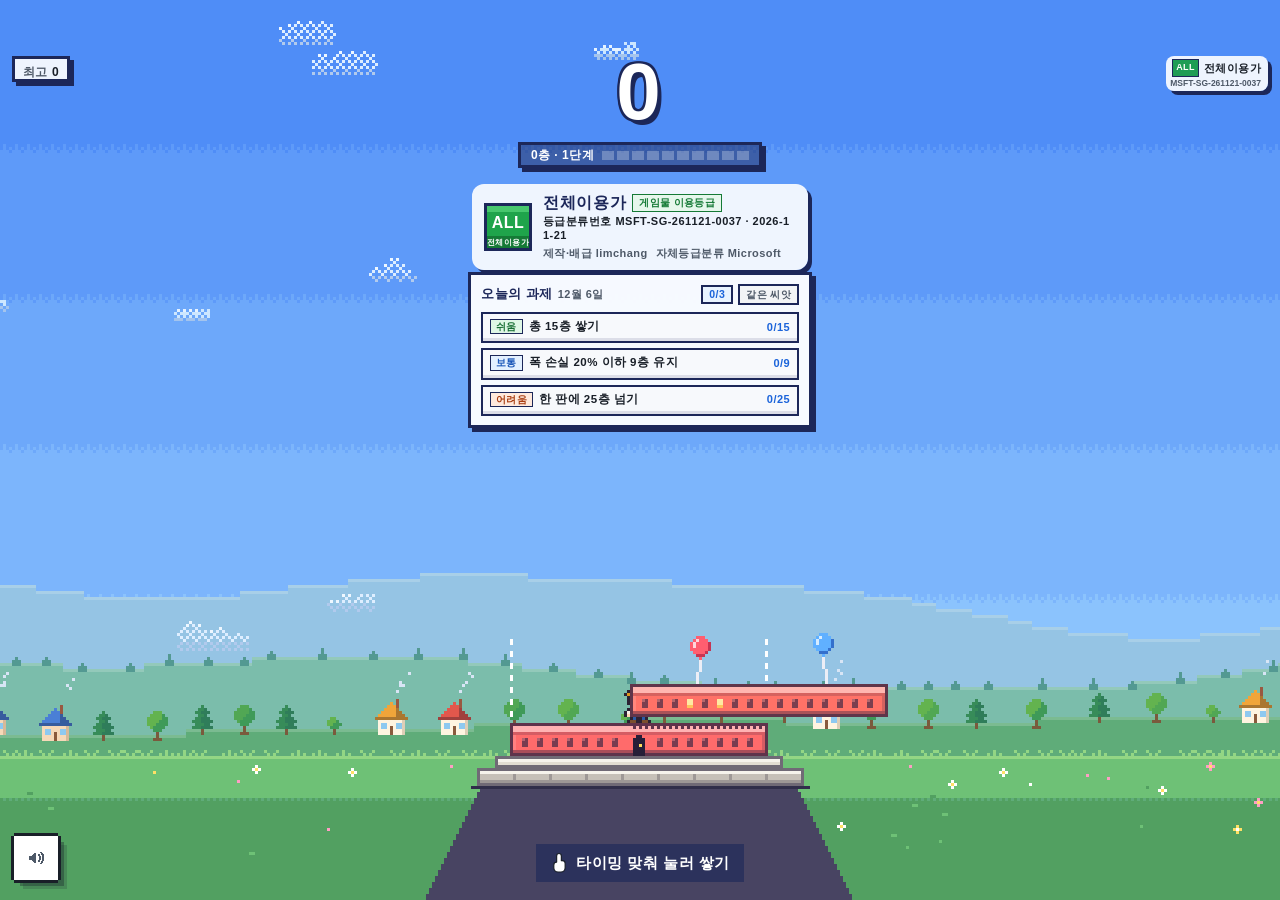
==== index.html @ 633f12b6 "차곡탑 PWA: 오늘의 과제·점수 순위·점수별 미리보기 그림 Co-Authored-By: Claude Opus 5.5 <noreply@anthropic.com>" ====
<!doctype html>
<html lang="ko" data-skin="pixel">
  <head>
    <meta charset="UTF-8" />
    <meta
      name="viewport"
      content="width=device-width, initial-scale=1.0, maximum-scale=1.0, minimum-scale=1.0, user-scalable=no, viewport-fit=cover"
    />
    <meta name="theme-color" content="#4f8df7" />
    <title>차곡탑</title>
    <link rel="icon" type="image/svg+xml" href="./icon.svg" />
    <meta property="og:title" content="차곡탑" />
    <meta property="og:description" content="탭 한 번에 한 층, 딱 맞춰 쌓는 픽셀 타이밍 탑 쌓기 게임" />
    <style>
      html,
      body {
        margin: 0;
        background: #4f8df7;
      }
    </style>
    <script type="module" crossorigin src="./assets/index-IcI84-yW.js"></script>
    <link rel="stylesheet" crossorigin href="./assets/index-Dm4IYKIO.css">
    <meta name="description" content="탭 한 번에 한 층, 딱 맞춰 쌓는 픽셀 타이밍 탑 쌓기 게임" />
    <meta property="og:url" content="https://chagok.limchang.dev/" />
    <meta property="og:image" content="https://chagok.limchang.dev/og-share.png" />
    <meta property="og:image:width" content="1200" />
    <meta property="og:image:height" content="600" />
    <link rel="manifest" href="./manifest.webmanifest" />
    <link rel="icon" type="image/png" sizes="192x192" href="./icons/icon-192.png" />
    <link rel="apple-touch-icon" sizes="192x192" href="./icons/icon-192.png" />
    <meta name="mobile-web-app-capable" content="yes" />
    <meta name="apple-mobile-web-app-capable" content="yes" />
    <meta name="apple-mobile-web-app-title" content="차곡탑" />
  </head>
  <body>
    <div id="root"></div>
  </body>
</html>
---- assets/index-Dm4IYKIO.css ----
.cg-ui{--cg-blue: #3182f6;--cg-blue-press: #1b64da;--cg-blue-soft: #e8f3ff;--cg-ink: #191f28;--cg-ink-2: #4e5968;--cg-ink-3: #8b95a1;--cg-line: #e5e8eb;--cg-fill: #f2f4f6;--cg-fill-press: #e5e8eb;--cg-white: #ffffff;--cg-navy: #1c2759;--cg-gold: #ffc93c;--cg-gold-deep: #f0a500;--cg-coral: #ff6b6b;--cg-orange: #ff9f5a;--cg-flame: #ff5a3c;--cg-safe-top: env(safe-area-inset-top, 0px);--cg-safe-bottom: env(safe-area-inset-bottom, 0px);--cg-close-w: 96px;--cg-close-h: 48px;--cg-side: 20px;--cg-r-chip: 10px;--cg-r-cell: 12px;--cg-r-btn: 16px;--cg-r-sheet: 24px;--cg-shadow-cell: 0 3px 10px rgba(20, 30, 70, .16);--cg-shadow-btn: 0 8px 18px rgba(20, 30, 70, .18);--cg-outline: 2px 0 0 var(--cg-navy), -2px 0 0 var(--cg-navy), 0 2px 0 var(--cg-navy), 0 -2px 0 var(--cg-navy), 1.5px 1.5px 0 var(--cg-navy), -1.5px 1.5px 0 var(--cg-navy), 1.5px -1.5px 0 var(--cg-navy), -1.5px -1.5px 0 var(--cg-navy);font-family:Toss Product Sans,-apple-system,BlinkMacSystemFont,Apple SD Gothic Neo,Pretendard,Noto Sans KR,sans-serif;color:var(--cg-ink);-webkit-font-smoothing:antialiased;-webkit-tap-highlight-color:transparent;-webkit-user-select:none;user-select:none;-webkit-touch-callout:none;box-sizing:border-box}.cg-ui *,.cg-ui *:before,.cg-ui *:after{box-sizing:border-box}.cg-btn{--cg-btn-edge: rgba(0, 0, 0, .18);-webkit-appearance:none;-moz-appearance:none;appearance:none;border:0;margin:0;min-width:0;height:56px;padding:0 18px;border-radius:var(--cg-r-btn);font:inherit;font-size:17px;font-weight:700;letter-spacing:-.01em;line-height:1;display:inline-flex;align-items:center;justify-content:center;gap:8px;white-space:nowrap;cursor:pointer;touch-action:manipulation;box-shadow:0 4px 0 var(--cg-btn-edge),var(--cg-shadow-btn);transition:transform 90ms ease,box-shadow 90ms ease,background-color .12s ease,opacity .12s ease}.cg-btn:active:not(:disabled){transform:translateY(2px);box-shadow:0 2px 0 var(--cg-btn-edge),0 3px 8px #141e4624}.cg-btn:disabled{opacity:.55;cursor:default;transform:none}.cg-btn:focus-visible{outline:3px solid rgba(49,130,246,.45);outline-offset:2px}.cg-btn--primary{--cg-btn-edge: var(--cg-blue-press);background:var(--cg-blue);color:var(--cg-white)}.cg-btn--primary:active{background:#2a76e6}.cg-btn--soft{--cg-btn-edge: #bcd8fb;background:var(--cg-blue-soft);color:var(--cg-blue-press)}.cg-btn--soft:active{background:#d9eaff}.cg-btn--gray{--cg-btn-edge: #d3d9df;background:var(--cg-fill);color:var(--cg-ink-2)}.cg-btn--gray:active{background:var(--cg-fill-press)}.cg-btn--brag{--cg-btn-edge: var(--cg-gold-deep);background:var(--cg-gold);color:var(--cg-navy)}.cg-btn--brag:active{background:#f4bc24}.cg-btn--rank{--cg-btn-edge: #8ec5fc;background:#dceeff;color:var(--cg-blue-press)}.cg-btn--rank:active{background:#c8e3ff}.cg-rank-trophy{flex:none;width:18px;height:18px}.cg-btn--block{width:100%}.cg-tag{flex:none;height:22px;padding:0 7px;border-radius:6px;background:var(--cg-blue);color:var(--cg-white);font-size:12px;font-weight:700;line-height:22px;letter-spacing:0}.cg-spinner{flex:none;width:18px;height:18px;border-radius:50%;border:2.5px solid rgba(27,100,218,.25);border-top-color:var(--cg-blue-press);animation:cg-spin .7s linear infinite}.cg-hud{position:absolute;top:0;right:0;bottom:0;left:0;z-index:5;pointer-events:none}.cg-hud-left{position:absolute;top:calc(var(--cg-safe-top) + var(--cg-close-h) + 8px);left:12px;max-width:calc(50% - 76px);display:flex;flex-direction:column;align-items:flex-start;gap:4px}.cg-hud-best,.cg-hud-today{max-width:100%;height:26px;padding:0 8px;border-radius:8px;background:#ffffffe6;color:var(--cg-ink-2);font-size:12px;font-weight:600;line-height:26px;white-space:nowrap;overflow:hidden;text-overflow:ellipsis;box-shadow:var(--cg-shadow-cell);transition:background-color .2s ease,color .2s ease}.cg-hud-best b,.cg-hud-today b{margin-left:4px;color:var(--cg-ink);font-weight:800;font-variant-numeric:tabular-nums}.cg-hud-today{background:#ffffffbd}.cg-hud-best.is-beaten{background:var(--cg-blue);color:var(--cg-white)}.cg-hud-best.is-beaten b{color:var(--cg-white)}.cg-hud-center{position:absolute;top:calc(var(--cg-safe-top) + var(--cg-close-h) + 4px);left:0;right:0;padding:0 12px;display:flex;flex-direction:column;align-items:center}.cg-hud-score{display:inline-block;color:var(--cg-white);font-size:80px;font-weight:900;line-height:1;letter-spacing:-.02em;font-variant-numeric:tabular-nums;text-shadow:var(--cg-outline),0 6px 0 rgba(28,39,89,.55),0 12px 24px rgba(10,16,40,.3);animation:cg-score-pop .2s ease-out}.cg-hud-score.is-mid{font-size:64px}.cg-hud-score.is-long{font-size:48px}.cg-hud-score.is-xl{font-size:40px}.cg-hud-level{margin-top:10px;height:26px;padding:0 10px;border-radius:13px;background:#1c275980;border:1.5px solid rgba(255,255,255,.38);display:inline-flex;align-items:center;gap:8px;box-shadow:var(--cg-shadow-cell)}.cg-hud-level-name{color:var(--cg-white);font-size:12px;font-weight:800;line-height:1;white-space:nowrap;font-variant-numeric:tabular-nums}.cg-hud-level-cells{display:inline-flex;gap:3px}.cg-hud-level-cells i{display:block;width:12px;height:9px;border-radius:2.5px;background:#ffffff42}.cg-hud-level-cells i.is-on{background:var(--cg-gold);box-shadow:inset 0 2px #ffffff8c}.cg-hud-level-cells i.is-last{animation:cg-cell-pop .26s cubic-bezier(.2,1.5,.4,1)}.cg-hud-level.is-flash{animation:cg-level-flash .8s ease-out}.cg-hud-level.is-flash .cg-hud-level-cells i{animation:cg-cell-drain .8s ease-out}.cg-hud-row{margin-top:6px;max-width:100%;display:flex;flex-wrap:wrap;align-items:center;justify-content:center;gap:6px}.cg-hud-streak{height:30px;padding:0 11px 0 9px;border-radius:var(--cg-r-chip);background:var(--cg-white);color:var(--cg-blue-press);font-size:14px;font-weight:800;line-height:1;white-space:nowrap;display:inline-flex;align-items:center;gap:7px;box-shadow:var(--cg-shadow-cell);animation:cg-chip-pop .26s cubic-bezier(.2,1.4,.4,1)}.cg-hud-streak-cells{display:inline-flex;gap:3px}.cg-hud-streak-cells i{display:block;width:13px;height:10px;border-radius:3px;background:var(--cg-fill-press)}.cg-hud-streak-cells i.is-on{background:var(--cg-blue);box-shadow:inset 0 2px #fff6}.cg-hud-streak-num{font-variant-numeric:tabular-nums}.cg-hud-streak.is-full .cg-hud-streak-cells{animation:cg-widen .52s cubic-bezier(.2,1.3,.4,1) .12s}.cg-hud-streak-wide{height:20px;padding:0 6px;border-radius:6px;background:var(--cg-blue);color:var(--cg-white);font-size:11px;font-style:normal;font-weight:800;line-height:20px}.cg-hud-streak.is-hot{background:linear-gradient(180deg,#ff8a3d 0%,var(--cg-flame) 100%);color:var(--cg-white);box-shadow:0 0 0 2px #ffe066bf,0 4px 14px #ff5a3c73}.cg-hud-streak.is-hot .cg-hud-streak-cells i{background:#ffffff57}.cg-hud-streak.is-hot .cg-hud-streak-cells i.is-on{background:#ffe066}.cg-hud-streak.is-hot .cg-hud-streak-wide{background:var(--cg-white);color:var(--cg-flame)}.cg-hud-near{height:30px;padding:0 11px;border-radius:var(--cg-r-chip);background:var(--cg-gold);color:var(--cg-navy);font-size:14px;font-weight:800;line-height:30px;white-space:nowrap;box-shadow:0 0 0 2px #ffffffb3,var(--cg-shadow-cell);animation:cg-blink .76s ease-in-out infinite}.cg-hud-near b{font-weight:900;font-variant-numeric:tabular-nums}.cg-hud-pause{position:absolute;top:0;right:0;bottom:0;left:0;display:flex;flex-direction:column;align-items:center;justify-content:center;gap:16px;padding:0 var(--cg-side);background:#191f285c;pointer-events:none;animation:cg-fade-in .16s ease-out}.cg-hud-pause-mark{display:flex;gap:10px}.cg-hud-pause-mark i{display:block;width:11px;height:36px;border-radius:3px;background:var(--cg-white);box-shadow:0 4px 14px #0003}.cg-hud-pause-text{color:var(--cg-white);font-size:34px;font-weight:800;line-height:1.2;letter-spacing:-.02em;text-align:center;text-shadow:0 2px 0 rgba(0,0,0,.12),0 8px 22px rgba(0,0,0,.28);animation:cg-pause-pulse 1.4s ease-in-out infinite}.cg-rating{position:absolute;top:calc(var(--cg-safe-top) + var(--cg-close-h) + 8px);right:12px;z-index:22;max-width:calc(50% - 42px);padding:3px 7px 3px 4px;border-radius:8px;background:#ffffffe6;color:var(--cg-ink);display:flex;flex-direction:column;align-items:flex-end;gap:2px;pointer-events:none;box-shadow:var(--cg-shadow-cell)}.cg-rating-row{display:inline-flex;align-items:center;gap:5px;white-space:nowrap}.cg-rating-mark{flex:none;min-width:24px;height:18px;padding:0 3px;border-radius:4px;background:#1f9d55;color:var(--cg-white);font-size:9px;font-weight:900;line-height:18px;text-align:center;letter-spacing:0}.cg-rating-label{font-size:11px;font-weight:800;line-height:1.1;color:var(--cg-ink);white-space:nowrap}.cg-rating-id{max-width:100%;overflow:hidden;text-overflow:ellipsis;white-space:nowrap;font-size:9px;font-weight:700;line-height:1.1;color:var(--cg-ink-2);font-variant-numeric:tabular-nums}.cg-rating-notice{position:absolute;left:50%;transform:translate(-50%);top:calc(var(--cg-safe-top) + var(--cg-close-h) + 136px);z-index:24;width:min(calc(100% - 28px),336px);padding:10px 12px;border-radius:12px;background:#ffffffe6;color:var(--cg-ink);display:flex;align-items:center;gap:11px;pointer-events:none;box-shadow:var(--cg-shadow-cell);opacity:1;transition:opacity .28s ease}.cg-rating-notice.is-leaving{opacity:0}.cg-rating-emblem{flex:none;display:block;width:48px;height:48px}.cg-rating-notice-body{flex:1 1 auto;min-width:0;display:flex;flex-direction:column;gap:3px}.cg-rating-notice-head{display:flex;align-items:center;gap:6px;flex-wrap:wrap}.cg-rating-notice-title{font-size:16px;font-weight:900;line-height:1.15;color:var(--cg-navy)}.cg-rating-notice-tag{padding:2px 6px;border-radius:6px;background:#e6f7ec;color:#157a36;font-size:10px;font-weight:800;line-height:1.2}.cg-rating-notice-id{font-size:11px;font-weight:700;line-height:1.25;color:var(--cg-ink);font-variant-numeric:tabular-nums;word-break:break-all}.cg-rating-notice-meta{display:flex;flex-wrap:wrap;column-gap:8px;row-gap:1px;font-size:11px;font-weight:700;line-height:1.3;color:var(--cg-ink-2)}.cg-hint{position:absolute;left:0;right:0;bottom:calc(var(--cg-safe-bottom) + 18px);z-index:10;display:flex;flex-direction:column;align-items:center;gap:6px;padding:0 var(--cg-side);pointer-events:none;animation:cg-fade-in .24s ease-out}.cg-hint-pill{display:inline-flex;align-items:center;gap:8px;padding:8px 14px;border-radius:var(--cg-r-btn);background:#1c27599e;color:var(--cg-white);font-size:15px;font-weight:800;line-height:1.2;white-space:nowrap;animation:cg-hint-blink 1.2s steps(2,jump-none) infinite}.cg-hint-tap{flex:none;width:18px;height:22px}.cg-hint-sub{color:#ffffffe6;font-size:12px;font-weight:700;text-shadow:0 1px 0 rgba(0,0,0,.25)}@keyframes cg-hint-blink{0%{opacity:1}to{opacity:.55}}@media(prefers-reduced-motion:reduce){.cg-hint-pill{animation:none}}.cg-over{position:absolute;top:0;right:0;bottom:0;left:0;z-index:20;display:flex;flex-direction:column;justify-content:flex-end;align-items:center;background:linear-gradient(to bottom,#0a102800,#0a102800,#0a10284d);animation:cg-fade-in .22s ease-out}.cg-sheet{position:relative;width:100%;max-width:520px;max-height:calc(100% - var(--cg-safe-top) - var(--cg-close-h) - 24px);padding:18px var(--cg-side) calc(var(--cg-safe-bottom) + 16px);border-radius:var(--cg-r-sheet) var(--cg-r-sheet) 0 0;background:var(--cg-white);box-shadow:0 -8px 30px #0a102833;display:flex;flex-direction:column;gap:10px;animation:cg-sheet-up .34s cubic-bezier(.2,.85,.25,1)}.cg-sheet.is-new{box-shadow:inset 0 4px 0 var(--cg-gold),0 -8px 30px #0a102833}.cg-sheet-ribbon{position:absolute;top:-16px;left:0;right:0;display:flex;justify-content:center;pointer-events:none;animation:cg-chip-pop .42s cubic-bezier(.2,1.5,.4,1) .3s backwards}.cg-sheet-ribbon span{position:relative;height:32px;padding:0 18px;border-radius:8px;background:linear-gradient(180deg,#ffd766 0%,var(--cg-gold) 100%);color:var(--cg-navy);font-size:15px;font-weight:900;line-height:32px;white-space:nowrap;box-shadow:inset 0 2px #fff9,0 3px 0 var(--cg-gold-deep),0 6px 14px #f0a50059}.cg-sheet-ribbon span:before,.cg-sheet-ribbon span:after{content:"";position:absolute;top:7px;width:14px;height:28px;background:var(--cg-gold-deep)}.cg-sheet-ribbon span:before{right:100%;clip-path:polygon(0 0,100% 0,100% 100%,0 100%,45% 50%)}.cg-sheet-ribbon span:after{left:100%;clip-path:polygon(0 0,100% 0,55% 50%,100% 100%,0 100%)}.cg-sheet.is-today .cg-sheet-ribbon span{background:linear-gradient(180deg,#5a9df8 0%,var(--cg-blue) 100%);color:var(--cg-white);box-shadow:inset 0 2px #ffffff59,0 3px 0 var(--cg-blue-press),0 6px 14px #3182f659}.cg-sheet.is-today .cg-sheet-ribbon span:before,.cg-sheet.is-today .cg-sheet-ribbon span:after{background:var(--cg-blue-press)}.cg-sparks{position:absolute;top:-44px;left:0;right:0;height:70px;pointer-events:none}.cg-sparks i{position:absolute;width:16px;height:16px;background:#ffe58a;clip-path:polygon(50% 0,62% 38%,100% 50%,62% 62%,50% 100%,38% 62%,0 50%,38% 38%);filter:drop-shadow(0 0 4px rgba(255,201,60,.9));animation:cg-twinkle 1.3s ease-in-out infinite}.cg-sparks i:nth-child(1){left:calc(50% - 118px);top:26px}.cg-sparks i:nth-child(2){left:calc(50% - 86px);top:2px;width:11px;height:11px;animation-delay:.32s}.cg-sparks i:nth-child(3){left:calc(50% + 72px);top:0;animation-delay:.62s}.cg-sparks i:nth-child(4){left:calc(50% + 104px);top:30px;width:12px;height:12px;animation-delay:.18s}.cg-sparks i:nth-child(5){left:calc(50% - 8px);top:-6px;width:10px;height:10px;animation-delay:.9s}.cg-sheet-head{display:flex;align-items:flex-end;justify-content:space-between;gap:10px;min-height:46px}.cg-sheet-scorebox{min-width:0;display:flex;align-items:baseline;gap:8px}.cg-sheet-label{flex:none;color:var(--cg-ink-3);font-size:13px;font-weight:700;line-height:1;white-space:nowrap}.cg-sheet-score{color:var(--cg-ink);font-size:44px;font-weight:900;line-height:1;letter-spacing:-.03em;white-space:nowrap;font-variant-numeric:tabular-nums}.cg-sheet-score.is-new{color:var(--cg-blue)}.cg-sheet-unit{margin-left:3px;color:var(--cg-ink-2);font-size:18px;font-weight:700;letter-spacing:0}.cg-sheet-side{flex:none;display:flex;flex-direction:column;align-items:flex-end;gap:4px}.cg-sheet-best,.cg-sheet-today{display:flex;align-items:baseline;gap:6px;color:var(--cg-ink-3);font-size:12px;font-weight:700;line-height:1.2;white-space:nowrap}.cg-sheet-best b,.cg-sheet-today b{color:var(--cg-ink);font-size:15px;font-weight:800;font-variant-numeric:tabular-nums}.cg-sheet-today b{color:var(--cg-ink-2);font-size:14px}.cg-sheet-best.is-new,.cg-sheet-best.is-new b,.cg-sheet-today.is-new,.cg-sheet-today.is-new b{color:var(--cg-blue-press)}.cg-sheet-stats{display:grid;grid-auto-flow:column;grid-auto-columns:minmax(0,1fr);gap:6px}.cg-stat{min-width:0;padding:7px 4px 8px;border-radius:var(--cg-r-cell);background:var(--cg-fill);text-align:center;animation:cg-rise-in .3s ease-out backwards}.cg-stat:nth-child(1){animation-delay:.2s}.cg-stat:nth-child(2){animation-delay:.27s}.cg-stat:nth-child(3){animation-delay:.34s}.cg-stat b{display:block;color:var(--cg-ink);font-size:19px;font-weight:800;line-height:1.1;white-space:nowrap;font-variant-numeric:tabular-nums}.cg-stat b small{margin-left:1px;color:var(--cg-ink-2);font-size:12px;font-weight:700}.cg-stat span{display:block;margin-top:3px;color:var(--cg-ink-3);font-size:11px;font-weight:700;line-height:1.2;white-space:nowrap}.cg-sheet-rank{padding:9px 12px 10px;border-radius:var(--cg-r-cell);background:#fff6dc}.cg-rank-row{display:flex;align-items:center;gap:6px;min-width:0}.cg-rank-mark{flex:none;width:18px;height:18px}.cg-rank-name{flex:none;color:var(--cg-navy);font-size:15px;font-weight:900;line-height:1.2;white-space:nowrap}.cg-rank-next{flex:1 1 auto;min-width:0;color:#9a6a00;font-size:12px;font-weight:700;line-height:1.2;text-align:right;white-space:nowrap;overflow:hidden;text-overflow:ellipsis}.cg-rank-bar{height:8px;margin-top:7px;border-radius:4px;background:#9a6a0029;overflow:hidden}.cg-rank-bar i{display:block;height:100%;border-radius:4px;background:linear-gradient(90deg,var(--cg-coral) 0%,var(--cg-orange) 55%,var(--cg-gold) 100%);transform-origin:0 50%;animation:cg-bar-grow .7s cubic-bezier(.2,.8,.2,1) .38s backwards}.cg-sheet-actions{margin-top:2px;padding-bottom:4px;display:flex;flex-direction:column;gap:9px}.cg-sheet-actions .cg-btn{height:50px;box-shadow:0 4px 0 var(--cg-btn-edge)}.cg-sheet-actions .cg-btn:active:not(:disabled){box-shadow:0 2px 0 var(--cg-btn-edge)}.cg-sheet-actions.is-locked{pointer-events:none}.cg-sheet-row{display:flex;gap:8px}.cg-sheet-row .cg-btn--gray{flex:1 1 0}.cg-sheet-row .cg-btn--primary{flex:2 1 0}.cg-sheet-social{display:flex;gap:8px}.cg-sheet-social .cg-btn{flex:1 1 0;height:48px;font-size:15px;padding:0 10px;gap:6px}.cg-sheet-social .cg-btn--share{flex:1.25 1 0}.cg-sheet-util{display:flex;justify-content:center;gap:8px}.cg-btn-mini{-webkit-appearance:none;-moz-appearance:none;appearance:none;margin:0;height:34px;padding:0 13px;border:0;border-radius:10px;background:var(--cg-fill);color:var(--cg-ink-2);font:inherit;font-size:12px;font-weight:700;line-height:1;display:inline-flex;align-items:center;justify-content:center;white-space:nowrap;cursor:pointer;touch-action:manipulation}.cg-btn-mini.is-accent{background:var(--cg-blue-soft);color:var(--cg-blue-press)}.cg-btn-mini:disabled{opacity:.55;cursor:default}@keyframes cg-fade-in{0%{opacity:0}to{opacity:1}}@keyframes cg-sheet-up{0%{transform:translateY(100%)}to{transform:translateY(0)}}@keyframes cg-score-pop{0%{transform:scale(1.16)}to{transform:scale(1)}}@keyframes cg-chip-pop{0%{transform:scale(.7);opacity:0}to{transform:scale(1);opacity:1}}@keyframes cg-spin{to{transform:rotate(360deg)}}@keyframes cg-pause-pulse{0%,to{opacity:1}50%{opacity:.62}}@keyframes cg-rise-in{0%{transform:translateY(8px);opacity:0}to{transform:translateY(0);opacity:1}}@keyframes cg-cell-pop{0%{transform:scale(.4)}to{transform:scale(1)}}@keyframes cg-level-flash{0%{transform:scale(1.14);background:#ffc93cf2;box-shadow:0 0 0 6px #ffe0668c}45%{transform:scale(1.04);background:#ffc93cb3;box-shadow:0 0 0 10px #ffe06600}to{transform:scale(1);background:#1c275980;box-shadow:0 0 #ffe06600}}@keyframes cg-cell-drain{0%,45%{background:var(--cg-white)}to{background:#ffffff42}}@keyframes cg-widen{0%{transform:scaleX(1)}45%{transform:scaleX(1.35)}to{transform:scaleX(1)}}@keyframes cg-blink{0%,to{opacity:1;transform:scale(1)}50%{opacity:.55;transform:scale(.97)}}@keyframes cg-twinkle{0%,to{transform:scale(.3) rotate(0);opacity:0}50%{transform:scale(1) rotate(20deg);opacity:1}}@keyframes cg-bar-grow{0%{transform:scaleX(0)}to{transform:scaleX(1)}}@media(max-height:620px){.cg-hud-score{font-size:60px}.cg-hud-score.is-mid{font-size:54px}.cg-hud-score.is-long{font-size:44px}.cg-hud-level{margin-top:8px}.cg-hud-pause-text{font-size:28px}}@media(max-height:600px){.cg-sheet{padding-top:16px;padding-bottom:calc(var(--cg-safe-bottom) + 12px);gap:8px}.cg-sheet-head{min-height:36px}.cg-sheet-score{font-size:34px}.cg-sheet-unit{font-size:15px}.cg-stat{padding:6px 4px;display:flex;align-items:baseline;justify-content:center;gap:4px}.cg-stat b{font-size:16px}.cg-stat span{margin-top:0}.cg-sheet-rank{padding:7px 10px 8px}.cg-rank-bar{height:6px;margin-top:5px}.cg-sheet-actions{gap:7px}.cg-sheet-actions .cg-btn{height:44px;font-size:15px}.cg-sheet-social .cg-btn{height:42px;font-size:14px}.cg-btn-mini{height:30px;font-size:11px}}@media(max-height:440px){.cg-sheet-stats{display:none}}@media(max-width:340px){.cg-btn{font-size:15px;padding:0 12px}.cg-hud-score{font-size:64px}.cg-hud-score.is-mid{font-size:54px}.cg-hud-score.is-long{font-size:42px}.cg-hud-level{padding:0 8px;gap:6px}.cg-hud-level-cells i{width:11px}.cg-hud-streak,.cg-hud-near{font-size:13px;padding-left:8px;padding-right:9px}.cg-hud-pause-text{font-size:30px}.cg-sheet-score{font-size:38px}.cg-sheet-label{font-size:12px}.cg-rank-name{font-size:14px}.cg-rank-next{font-size:11px}.cg-rating{right:8px;padding:2px 6px 2px 3px}.cg-rating-label{font-size:10px}}@media(max-width:340px)and (max-height:620px){.cg-hud-score{font-size:58px}.cg-hud-score.is-mid{font-size:52px}.cg-hud-score.is-long{font-size:42px}.cg-sheet-score{font-size:32px}}@supports (corner-shape: squircle){.cg-btn{border-radius:22px;corner-shape:squircle}.cg-hud-streak,.cg-hud-near,.cg-stat,.cg-sheet-rank{border-radius:16px;corner-shape:squircle}.cg-hud-best,.cg-hud-today{border-radius:11px;corner-shape:squircle}}@media(prefers-reduced-motion:reduce){.cg-ui,.cg-ui *:not(.cg-spinner),.cg-ui *:before,.cg-ui *:after{animation:none!important;transition:none!important}}.cg-hud-scorewrap{position:relative;display:inline-block;line-height:1}.cg-hud-gain{position:absolute;left:100%;top:8px;margin-left:4px;color:var(--cg-white);font-size:26px;font-weight:900;line-height:1;white-space:nowrap;font-variant-numeric:tabular-nums;text-shadow:var(--cg-outline),0 3px 0 rgba(28,39,89,.55);pointer-events:none;opacity:0;animation:cg-gain-up .9s cubic-bezier(.2,.8,.3,1) forwards}.cg-hud-gain.is-big{top:0;color:var(--cg-gold);font-size:36px;animation-duration:1.1s}.cg-hud-stage-wrap{position:absolute;top:calc(100% + 7px);left:50%;width:0;display:flex;justify-content:center;pointer-events:none;z-index:2}.cg-hud-stage{flex:none;height:30px;padding:0 14px;border-radius:15px;background:var(--cg-gold);color:var(--cg-navy);font-size:14px;font-weight:900;line-height:30px;white-space:nowrap;box-shadow:0 3px 0 var(--cg-gold-deep),var(--cg-shadow-cell);opacity:0;animation:cg-stage-band 1.4s ease-out forwards}.cg-badge{flex:none;display:block;width:22px;height:22px}.cg-rank-badge{width:26px;height:26px}.cg-badge.is-locked{opacity:.3;filter:grayscale(1)}.cg-badge.is-next{opacity:.6;outline:2px dashed var(--cg-gold-deep);outline-offset:1px;border-radius:6px;animation:cg-next-badge 1.6s ease-in-out infinite}.cg-badge-shelf{display:flex;align-items:center;gap:8px;margin-top:8px;min-width:0}.cg-badge-shelf-label{flex:none;color:#9a6a00;font-size:12px;font-weight:700;line-height:1;white-space:nowrap;font-variant-numeric:tabular-nums}.cg-badge-shelf-label b{color:var(--cg-navy);font-weight:900}.cg-badge-shelf-row{flex:1 1 auto;min-width:0;display:flex;justify-content:flex-end;gap:3px}.cg-confetti{position:absolute;top:0;right:0;bottom:0;left:0;z-index:3;overflow:hidden;pointer-events:none}.cg-confetti i{position:absolute;top:-16px;display:block;background:var(--cg-cf-c, var(--cg-gold));opacity:0;animation-name:cg-confetti-fall;animation-timing-function:cubic-bezier(.25,.6,.4,1);animation-fill-mode:forwards}@keyframes cg-gain-up{0%{opacity:0;transform:translateY(10px) scale(.5)}18%{opacity:1;transform:translateY(0) scale(1.15)}34%{transform:translateY(-4px) scale(1)}75%{opacity:1;transform:translateY(-16px) scale(1)}to{opacity:0;transform:translateY(-28px) scale(1)}}@keyframes cg-stage-band{0%{opacity:0;transform:scale(.6)}12%{opacity:1;transform:scale(1.08)}22%{transform:scale(1)}82%{opacity:1;transform:scale(1)}to{opacity:0;transform:translateY(-4px) scale(.96)}}@keyframes cg-next-badge{0%,to{opacity:.6}50%{opacity:.9}}@keyframes cg-confetti-fall{0%{opacity:1;transform:translate(0) rotate(0)}80%{opacity:1}to{opacity:0;transform:translate(var(--cg-cf-x, 0),64vh) rotate(var(--cg-cf-r, 360deg))}}@media(max-height:620px){.cg-rating-notice{top:calc(var(--cg-safe-top) + var(--cg-close-h) + 112px);padding:8px 10px}.cg-rating-emblem{width:42px;height:42px}.cg-badge-shelf{margin-top:6px;padding:4px 6px}.cg-badge-shelf .cg-badge{width:16px;height:16px}}@media(max-height:520px){.cg-badge-shelf-row{display:none}}@media(max-width:360px){.cg-sheet-social{gap:6px}.cg-sheet-social .cg-btn{font-size:13.5px;padding:0 7px;gap:5px}}@media(max-width:340px){.cg-badge{width:18px;height:18px}.cg-rank-badge{width:22px;height:22px}.cg-badge-shelf-row{gap:2px}.cg-hud-gain{font-size:22px}.cg-hud-gain.is-big{font-size:30px}.cg-sheet-social{gap:6px}.cg-sheet-social .cg-btn{font-size:13px;padding:0 6px;gap:4px}.cg-rank-trophy{width:15px;height:15px}}@media(prefers-reduced-motion:reduce){.cg-confetti{display:none}}:root[data-skin=pixel] .cg-ui{--cg-r-chip: 0px;--cg-r-cell: 0px;--cg-r-btn: 0px;--cg-r-sheet: 0px;--cg-shadow-cell: 4px 4px 0 var(--cg-navy);--cg-shadow-btn: 4px 4px 0 var(--cg-navy);--cg-outline: 2px 0 0 var(--cg-navy), -2px 0 0 var(--cg-navy), 0 2px 0 var(--cg-navy), 0 -2px 0 var(--cg-navy), 2px 2px 0 var(--cg-navy), -2px 2px 0 var(--cg-navy), 2px -2px 0 var(--cg-navy), -2px -2px 0 var(--cg-navy);letter-spacing:.03em}:root[data-skin=pixel] .cg-ui *,:root[data-skin=pixel] .cg-ui *:before,:root[data-skin=pixel] .cg-ui *:after{border-radius:0!important;animation-timing-function:steps(5,end)!important;transition-timing-function:steps(2,end)!important}:root[data-skin=pixel] .cg-ui .cg-spinner{animation-timing-function:steps(8,end)!important}:root[data-skin=pixel] .cg-ui :is(b,span,em,p,h1,small,strong,button){font-weight:900;letter-spacing:.04em}:root[data-skin=pixel] .cg-ui .cg-btn{border:3px solid var(--cg-navy);box-shadow:4px 4px 0 var(--cg-navy)}:root[data-skin=pixel] .cg-ui .cg-btn:active:not(:disabled){transform:translate(2px,2px);box-shadow:2px 2px 0 var(--cg-navy)}:root[data-skin=pixel] .cg-ui .cg-btn:focus-visible{outline:3px solid var(--cg-gold);outline-offset:2px}:root[data-skin=pixel] .cg-ui .cg-btn-mini{border:2px solid var(--cg-navy);box-shadow:2px 2px 0 var(--cg-navy)}:root[data-skin=pixel] .cg-ui .cg-btn-mini:active:not(:disabled){transform:translate(1px,1px);box-shadow:1px 1px 0 var(--cg-navy)}:root[data-skin=pixel] .cg-ui .cg-tag{border:2px solid var(--cg-navy);line-height:18px}:root[data-skin=pixel] .cg-ui :is(.cg-hud-best,.cg-hud-today,.cg-hud-mode,.cg-hud-golden,.cg-hud-level,.cg-hud-streak,.cg-hud-near,.cg-stat,.cg-sheet-rank,.cg-hud-stage){border:3px solid var(--cg-navy);box-shadow:4px 4px 0 var(--cg-navy)}:root[data-skin=pixel] .cg-ui .cg-rating{border:2px solid var(--cg-navy);box-shadow:3px 3px 0 var(--cg-navy);background:#fff}:root[data-skin=pixel] .cg-ui .cg-rating-mark{border:1.5px solid var(--cg-navy);line-height:15px}:root[data-skin=pixel] .cg-ui .cg-rating-id{font-size:8.5px;letter-spacing:0}:root[data-skin=pixel] .cg-ui .cg-rating-notice{border:3px solid var(--cg-navy);box-shadow:4px 4px #1c27598c;background:#ffffffeb}:root[data-skin=pixel] .cg-ui .cg-rating-notice-tag{border:1.5px solid #157a36}:root[data-skin=pixel] .cg-ui .cg-hud-stage{line-height:24px}:root[data-skin=pixel] .cg-ui .cg-hud-streak.is-hot{background:var(--cg-flame)}:root[data-skin=pixel] .cg-over{background:#0a102824}:root[data-skin=pixel] .cg-ui .cg-sheet{border-top:3px solid var(--cg-navy);box-shadow:0 -4px #1c275959}:root[data-skin=pixel] .cg-ui .cg-sheet.is-new{box-shadow:inset 0 4px 0 var(--cg-gold),0 -4px #1c275959}:root[data-skin=pixel] .cg-ui .cg-sheet-ribbon span{background:var(--cg-gold);border:3px solid var(--cg-navy);box-shadow:3px 3px 0 var(--cg-navy)}:root[data-skin=pixel] .cg-ui .cg-sheet.is-today .cg-sheet-ribbon span{background:var(--cg-blue)}:root[data-skin=pixel] .cg-ui :is(.cg-sparks i,.cg-badge.is-locked){filter:none}:root[data-skin=pixel] .cg-ui .cg-badge.is-locked{opacity:.25}:root[data-skin=pixel] .cg-ui .cg-badge.is-next{opacity:.6;outline:2px solid var(--cg-navy)}:root[data-skin=pixel] .cg-ui .cg-hud-score{text-shadow:var(--cg-outline),4px 5px 0 var(--cg-navy)}:root[data-skin=pixel] .cg-ui :is(.cg-hud-pause-text,.cg-hud-gain){text-shadow:var(--cg-outline),3px 3px 0 var(--cg-navy)}:root[data-skin=pixel] .cg-ui .cg-rank-bar{height:12px;border:2px solid var(--cg-navy);background:var(--cg-white)}:root[data-skin=pixel] .cg-ui .cg-rank-bar i{background:repeating-linear-gradient(90deg,var(--cg-orange) 0 8px,transparent 8px 10px)}:root[data-skin=pixel] .cg-ui .cg-hud-level-cells i{box-shadow:none}:root[data-skin=pixel] .cg-confetti i{animation-timing-function:steps(10,end)!important}.cg-hint{padding:0 68px}.cg-hint-pill.is-daily{background:var(--cg-gold);color:var(--cg-navy);border:3px solid var(--cg-navy);box-shadow:4px 4px 0 var(--cg-navy)}.cg-mode-btn{pointer-events:auto;-webkit-appearance:none;-moz-appearance:none;appearance:none;margin-top:2px;padding:7px 12px;border:3px solid var(--cg-navy);background:#fff;color:var(--cg-navy);font:inherit;font-size:13px;font-weight:900;line-height:1.1;display:inline-flex;align-items:center;gap:6px;white-space:nowrap;cursor:pointer;touch-action:manipulation;box-shadow:4px 4px 0 var(--cg-navy)}.cg-mode-btn:active{transform:translate(2px,2px);box-shadow:2px 2px 0 var(--cg-navy)}.cg-mode-btn em{font-style:normal;padding:2px 6px;background:var(--cg-gold);color:var(--cg-navy);border:2px solid var(--cg-navy);font-size:11px}.cg-mode-btn.is-daily{background:var(--cg-blue-soft);color:var(--cg-blue-press)}.cg-hint-invite{background:var(--cg-gold);color:var(--cg-navy);border:3px solid var(--cg-navy);box-shadow:4px 4px 0 var(--cg-navy);padding:6px 12px;font-size:13px;font-weight:900;line-height:1.25;white-space:nowrap;max-width:calc(100vw - 32px);margin:0 -48px;text-align:center}@media(max-width:340px){.cg-hint-invite{font-size:12px;padding:5px 10px}}.cg-hud-mode{max-width:100%;height:26px;padding:0 8px;background:var(--cg-gold);color:var(--cg-navy);font-size:11px;font-weight:900;line-height:20px;white-space:nowrap;overflow:hidden;text-overflow:ellipsis}.cg-hud-golden{height:30px;padding:0 10px;background:var(--cg-gold);color:var(--cg-navy);font-size:13px;font-weight:900;line-height:24px;white-space:nowrap;animation:cg-blink .68s steps(2,end) infinite}.cg-sheet-mode-tag{align-self:flex-start;padding:3px 8px;background:var(--cg-gold);color:var(--cg-navy);border:2px solid var(--cg-navy);box-shadow:3px 3px 0 var(--cg-navy);font-size:11px;font-weight:900;line-height:1.2}.cg-badge-shelf.is-interactive{width:100%;-webkit-appearance:none;-moz-appearance:none;appearance:none;margin-top:8px;padding:6px 8px;background:#ffffffb8;border:2px solid var(--cg-navy);box-shadow:3px 3px 0 var(--cg-navy);cursor:pointer;touch-action:manipulation;text-align:left;font:inherit}.cg-badge-shelf.is-interactive:active{transform:translate(2px,2px);box-shadow:1px 1px 0 var(--cg-navy)}.cg-badge-shelf-codex{margin-left:5px;padding:1px 5px;background:var(--cg-navy);color:var(--cg-white);font-style:normal;font-size:10px}.cg-codex-backdrop{position:absolute;top:0;right:0;bottom:0;left:0;z-index:35;display:flex;align-items:center;justify-content:center;padding:calc(var(--cg-safe-top) + var(--cg-close-h) + 12px) 16px calc(var(--cg-safe-bottom) + 16px);background:#0a1028b8;animation:cg-fade-in .16s ease-out}.cg-codex-sheet{width:100%;max-width:440px;max-height:100%;display:flex;flex-direction:column;gap:10px;padding:14px;background:var(--cg-white);border:3px solid var(--cg-navy);box-shadow:6px 6px 0 var(--cg-navy)}.cg-codex-head{display:flex;align-items:center;justify-content:space-between;gap:8px}.cg-codex-title{display:flex;align-items:baseline;gap:8px}.cg-codex-title b{color:var(--cg-navy);font-size:18px}.cg-codex-title span{padding:2px 7px;background:#fff6dc;color:#9a6a00;border:2px solid var(--cg-navy);font-size:11px}.cg-codex-close{-webkit-appearance:none;-moz-appearance:none;appearance:none;height:32px;padding:0 12px;border:2px solid var(--cg-navy);background:var(--cg-fill);color:var(--cg-ink);font:inherit;font-size:13px;cursor:pointer;box-shadow:3px 3px 0 var(--cg-navy)}.cg-codex-close:active{transform:translate(2px,2px);box-shadow:1px 1px 0 var(--cg-navy)}.cg-codex-stats{display:grid;grid-template-columns:repeat(3,minmax(0,1fr));gap:6px}.cg-codex-stat{padding:7px 4px;background:var(--cg-blue-soft);border:2px solid var(--cg-navy);box-shadow:3px 3px 0 var(--cg-navy);text-align:center}.cg-codex-stat b{display:block;color:var(--cg-navy);font-size:15px;line-height:1.15;font-variant-numeric:tabular-nums}.cg-codex-stat span{display:block;margin-top:2px;color:var(--cg-ink-2);font-size:10px}.cg-codex-list{flex:1 1 auto;min-height:0;overflow-y:auto;-webkit-overflow-scrolling:touch;display:flex;flex-direction:column;gap:6px;padding-right:2px}.cg-codex-item{display:flex;align-items:center;gap:10px;padding:8px 10px;background:var(--cg-fill);border:2px solid var(--cg-navy)}.cg-codex-item.is-unlocked{background:#fffcf0}.cg-codex-item.is-current{background:#fff3c4;box-shadow:inset 4px 0 0 var(--cg-blue)}.cg-codex-item.is-next{background:#f5f9ff}.cg-codex-badge{width:30px;height:30px}.cg-codex-info{flex:1 1 auto;min-width:0}.cg-codex-row{display:flex;align-items:baseline;gap:6px;flex-wrap:wrap}.cg-codex-row b{color:var(--cg-navy);font-size:14px}.cg-codex-row span{color:var(--cg-ink-2);font-size:11px}.cg-codex-info p{margin:2px 0 0;color:var(--cg-ink-2);font-size:11px;line-height:1.3;font-weight:700}.cg-codex-tag{flex:none;padding:3px 7px;font-style:normal;font-size:11px;border:2px solid var(--cg-navy);background:var(--cg-white);color:var(--cg-ink-3);white-space:nowrap}.cg-codex-item.is-unlocked .cg-codex-tag{background:var(--cg-gold);color:var(--cg-navy)}.cg-codex-item.is-current .cg-codex-tag{background:var(--cg-blue);color:var(--cg-white)}.cg-codex-item.is-next .cg-codex-tag{background:var(--cg-blue-soft);color:var(--cg-blue-press)}@media(max-height:620px){.cg-hud-score.is-xl{font-size:36px}}@media(max-width:340px){.cg-hud-score.is-xl{font-size:34px}}.cg-start-missions{position:absolute;left:50%;transform:translate(-50%);top:calc(var(--cg-safe-top) + var(--cg-close-h) + 124px);z-index:9;width:min(calc(100% - 28px),344px);padding:9px 10px;background:#fffffff0;border:3px solid var(--cg-navy);box-shadow:4px 4px 0 var(--cg-navy);pointer-events:none;transition:top .22s steps(4,end)}.cg-start-missions.is-under-rating{top:calc(var(--cg-safe-top) + var(--cg-close-h) + 224px)}.cg-start-missions-head{display:flex;align-items:center;justify-content:space-between;gap:6px;margin-bottom:7px}.cg-start-missions-title{display:flex;align-items:baseline;gap:5px;min-width:0}.cg-start-missions-title b{color:var(--cg-navy);font-size:13px;line-height:1.1;white-space:nowrap}.cg-start-missions-title span{color:var(--cg-ink-2);font-size:11px;line-height:1.1;white-space:nowrap}.cg-start-missions-right{display:flex;align-items:center;gap:5px;flex:none}.cg-start-progress-pill{padding:2px 6px;background:var(--cg-blue-soft);color:var(--cg-blue-press);border:2px solid var(--cg-navy);font-size:10.5px;line-height:1.1;font-variant-numeric:tabular-nums}.cg-start-allclear{display:inline-flex;align-items:center;gap:4px;padding:2px 6px;background:var(--cg-gold);color:var(--cg-navy);border:2px solid var(--cg-navy);font-size:10.5px;line-height:1.1;white-space:nowrap}.cg-start-allclear-icon{width:14px;height:14px}.cg-seed-opt{pointer-events:auto;-webkit-appearance:none;-moz-appearance:none;appearance:none;margin:0;padding:3px 6px;border:2px solid var(--cg-navy);background:var(--cg-fill);color:var(--cg-ink-2);font:inherit;font-size:10px;line-height:1.1;cursor:pointer;touch-action:manipulation}.cg-seed-opt.is-on{background:var(--cg-gold);color:var(--cg-navy)}.cg-mission-list{list-style:none;margin:0;padding:0;display:flex;flex-direction:column;gap:5px}.cg-mission-row{position:relative;display:grid;grid-template-columns:auto minmax(0,1fr) auto;align-items:center;gap:6px;padding:5px 7px 7px;background:#f7f9fc;border:2px solid var(--cg-navy);overflow:hidden}.cg-mission-row.is-done{background:#fff6d6}.cg-mission-diff{flex:none;padding:1px 5px;border:1.5px solid var(--cg-navy);font-size:9.5px;line-height:1.2;white-space:nowrap}.cg-mission-diff.is-easy{background:#dff7e6;color:#146c31}.cg-mission-diff.is-medium{background:#e3f0ff;color:#1754b8}.cg-mission-diff.is-hard{background:#ffe9dc;color:#a83c10}.cg-mission-name{min-width:0;color:var(--cg-ink);font-size:11.5px;line-height:1.2;white-space:nowrap;overflow:hidden;text-overflow:ellipsis}.cg-mission-val{color:var(--cg-blue-press);font-size:11px;line-height:1.1;white-space:nowrap;font-variant-numeric:tabular-nums}.cg-mission-row.is-done .cg-mission-val{color:#9a6a00}.cg-mission-bar{position:absolute;left:0;right:0;bottom:0;height:3px;background:#1c27591f}.cg-mission-bar i{display:block;height:100%;background:var(--cg-blue)}.cg-mission-row.is-done .cg-mission-bar i{background:var(--cg-gold-deep)}.cg-hud-missions{margin-top:6px;max-width:100%;display:inline-flex;align-items:center;justify-content:center;flex-wrap:wrap;gap:4px}.cg-hud-mission-crown{height:22px;padding:0 6px;border:2px solid var(--cg-navy);box-shadow:2px 2px 0 var(--cg-navy);background:var(--cg-gold);color:var(--cg-navy);font-size:10px;line-height:18px;white-space:nowrap}.cg-hud-mission-chip{height:22px;padding:0 7px;border:2px solid var(--cg-navy);box-shadow:2px 2px 0 var(--cg-navy);background:#ffffffe0;color:var(--cg-navy);font-size:10.5px;line-height:18px;display:inline-flex;align-items:center;gap:4px;white-space:nowrap}.cg-hud-mission-chip.is-done{background:var(--cg-gold);color:var(--cg-navy)}.cg-hud-mission-label{color:var(--cg-ink-2)}.cg-hud-mission-chip.is-done .cg-hud-mission-label{color:var(--cg-navy)}.cg-hud-mission-chip b{color:var(--cg-blue-press);font-variant-numeric:tabular-nums}.cg-hud-mission-chip.is-done b{color:#146c31}.cg-mission-banner{position:absolute;left:50%;transform:translate(-50%);top:max(calc(var(--cg-safe-top) + var(--cg-close-h) + 190px),33%);z-index:32;max-width:calc(100% - 28px);padding:8px 12px;background:var(--cg-white);border:3px solid var(--cg-navy);box-shadow:5px 5px 0 var(--cg-navy);display:flex;align-items:center;gap:9px;pointer-events:none;animation:cg-mission-pop 2.2s steps(8,end) forwards}.cg-mission-banner.is-allclear{background:#fff6d6;box-shadow:inset 0 3px 0 var(--cg-gold),5px 5px 0 var(--cg-navy)}.cg-mission-banner-icon{width:28px;height:28px}.cg-mission-banner-body{min-width:0;display:flex;flex-direction:column;gap:2px}.cg-mission-banner-body b{color:var(--cg-navy);font-size:13px;line-height:1.15}.cg-mission-banner-body span{color:var(--cg-blue-press);font-size:12px;line-height:1.2;white-space:nowrap;overflow:hidden;text-overflow:ellipsis}.cg-mission-banner.is-allclear .cg-mission-banner-body span{color:#9a6a00}@keyframes cg-mission-pop{0%{opacity:0;transform:translate(-50%,12px) scale(.9)}12%,82%{opacity:1;transform:translate(-50%) scale(1)}to{opacity:0;transform:translate(-50%,-8px) scale(.98)}}.cg-sheet-scoreline{display:flex;align-items:baseline;gap:7px;min-width:0}.cg-sheet-score.is-long{font-size:36px}.cg-sheet-score.is-xl{font-size:30px}.cg-sheet-floor-pill{flex:none;padding:2px 7px;background:var(--cg-fill);border:2px solid var(--cg-navy);color:var(--cg-ink-2);font-size:12px;line-height:1.2;white-space:nowrap;font-variant-numeric:tabular-nums}.cg-sheet-subbest{display:flex;align-items:baseline;gap:5px;color:var(--cg-ink-3);font-size:11px;line-height:1.15;white-space:nowrap}.cg-sheet-subbest b{color:var(--cg-ink-2);font-size:12.5px;font-variant-numeric:tabular-nums}.cg-sheet-missions{padding:7px 10px;background:#f5f9ff;border:2px solid var(--cg-navy);box-shadow:3px 3px 0 var(--cg-navy)}.cg-sheet-missions-head{display:flex;align-items:center;justify-content:space-between;gap:8px;margin-bottom:5px}.cg-sheet-missions-head b{color:var(--cg-navy);font-size:12px;line-height:1.1}.cg-sheet-missions-cnt{color:var(--cg-blue-press);font-size:11px;line-height:1.1;font-variant-numeric:tabular-nums}.cg-sheet-allclear{display:inline-flex;align-items:center;gap:4px;padding:2px 6px;background:var(--cg-gold);border:2px solid var(--cg-navy);color:var(--cg-navy);font-size:10.5px;line-height:1.1}.cg-sheet-allclear-icon{width:14px;height:14px}.cg-sheet-mission-list{list-style:none;margin:0;padding:0;display:flex;flex-direction:column;gap:3px}.cg-sheet-mission-row{display:grid;grid-template-columns:auto minmax(0,1fr) auto;align-items:center;gap:6px;padding:3px 5px;background:var(--cg-white);border:1.5px solid var(--cg-navy)}.cg-sheet-mission-row.is-done{background:#fff6d6}.cg-sheet-mission-name{min-width:0;color:var(--cg-ink);font-size:11px;line-height:1.2;white-space:nowrap;overflow:hidden;text-overflow:ellipsis}.cg-sheet-mission-val{color:var(--cg-blue-press);font-size:10.5px;line-height:1.1;white-space:nowrap;font-variant-numeric:tabular-nums}.cg-sheet-mission-row.is-done .cg-sheet-mission-val{color:#146c31}.cg-codex-stats.is-four{grid-template-columns:repeat(4,minmax(0,1fr))}@media(max-width:360px){.cg-codex-stats.is-four{grid-template-columns:repeat(2,minmax(0,1fr))}}.cg-codex-mission{display:flex;align-items:center;gap:9px;padding:8px 10px;background:#f5f9ff;border:2px solid var(--cg-navy);box-shadow:3px 3px 0 var(--cg-navy)}.cg-codex-mission.is-cleared{background:#fff6d6}.cg-codex-mission-badge{width:28px;height:28px}.cg-codex-mission-info{flex:1 1 auto;min-width:0}.cg-codex-mission-row{display:flex;align-items:center;justify-content:space-between;gap:6px}.cg-codex-mission-row b{color:var(--cg-navy);font-size:13px}.cg-codex-mission-row span{padding:1px 6px;background:var(--cg-blue-soft);border:1.5px solid var(--cg-navy);color:var(--cg-blue-press);font-size:10.5px}.cg-codex-mission.is-cleared .cg-codex-mission-row span{background:var(--cg-gold);color:var(--cg-navy)}.cg-codex-mission-info p{margin:3px 0 0;color:var(--cg-ink-2);font-size:10.5px;line-height:1.3}@media(max-height:700px){.cg-sheet{padding-top:14px;padding-bottom:calc(var(--cg-safe-bottom) + 12px);gap:7px}.cg-sheet-rank{padding:7px 10px}.cg-badge-shelf{margin-top:5px}.cg-sheet-actions{gap:7px}.cg-sheet-actions .cg-btn{height:46px}.cg-sheet-social .cg-btn{height:44px}}@media(max-height:600px){.cg-start-missions{top:calc(var(--cg-safe-top) + var(--cg-close-h) + 98px);padding:7px 8px}.cg-start-missions.is-under-rating{top:calc(var(--cg-safe-top) + var(--cg-close-h) + 186px)}.cg-sheet-missions{padding:5px 8px}.cg-sheet-mission-row{padding:2px 4px}.cg-sheet-score.is-long{font-size:28px}.cg-sheet-score.is-xl{font-size:24px}}@media(max-width:340px){.cg-hud-mission-chip{padding:0 5px;font-size:9.5px}.cg-sheet-score.is-long{font-size:30px}.cg-sheet-score.is-xl{font-size:25px}}:root{--ait-safe-top: env(safe-area-inset-top, 0px);--ait-safe-bottom: env(safe-area-inset-bottom, 0px);--top-reserve: calc(var(--ait-safe-top) + 56px);--ink: #141e46}*{box-sizing:border-box}html,body,#root{height:100%;margin:0}body{background:#4f8df7;overflow:hidden;overscroll-behavior:none;font-family:-apple-system,BlinkMacSystemFont,Apple SD Gothic Neo,Noto Sans KR,Segoe UI,sans-serif;-webkit-user-select:none;user-select:none;-webkit-touch-callout:none;-webkit-tap-highlight-color:transparent;touch-action:manipulation}.stage{position:fixed;top:0;right:0;bottom:0;left:0;overflow:hidden}.stage canvas{position:absolute;top:0;right:0;bottom:0;left:0;width:100%;height:100%;display:block;touch-action:none;cursor:pointer}.stage .cg-ui{--cg-safe-top: var(--ait-safe-top);--cg-safe-bottom: var(--ait-safe-bottom)}.toast{position:absolute;z-index:30;top:max(calc(var(--top-reserve) + 236px),40%);left:50%;transform:translate(-50%);max-width:calc(100% - 32px);height:38px;padding:0 16px 0 13px;display:inline-flex;align-items:center;gap:8px;border-radius:12px;background:#fff;color:#1b64da;font-size:15px;font-weight:800;letter-spacing:-.01em;white-space:nowrap;pointer-events:none;box-shadow:0 6px 18px #00000024;animation:toast 1.6s ease both}.toast:before{content:"";flex:none;width:9px;height:9px;border-radius:2px;background:#3182f6;transform:rotate(45deg)}.mute{position:absolute;z-index:6;left:14px;bottom:calc(var(--ait-safe-bottom) + 20px);width:44px;height:44px;display:grid;place-items:center;border:0;border-radius:16px;background:#ffffffeb;color:#4e5968;cursor:pointer;touch-action:manipulation;box-shadow:0 4px 14px #0000001f;transition:transform .12s ease,background-color .12s ease}.mute:active{transform:scale(.94);background:#e5e8eb}.mute:focus-visible{outline:3px solid rgba(49,130,246,.6);outline-offset:2px}.ad-overlay{position:absolute;top:0;right:0;bottom:0;left:0;z-index:40;display:grid;place-items:center;padding:24px;background:#0a0e24b8;animation:ad-fade .18s ease both}.ad-card{width:min(100%,340px);padding:24px 20px 20px;border-radius:28px;background:#fff;color:#191f28;text-align:center;box-shadow:0 16px 40px #0000003d;animation:ad-rise .24s cubic-bezier(.2,1.2,.4,1) both}.ad-tag{display:inline-block;padding:5px 12px;border-radius:10px;background:#e8f3ff;color:#1b64da;font-size:13px;font-weight:800}.ad-count{margin:12px 0 4px;color:#191f28;font-size:88px;font-weight:800;line-height:1;letter-spacing:-.03em;font-variant-numeric:tabular-nums}.ad-card p{margin:8px 0 18px;color:#4e5968;font-size:14px;font-weight:600;line-height:1.5}@keyframes ad-fade{0%{opacity:0}to{opacity:1}}@keyframes ad-rise{0%{opacity:0;transform:translateY(14px) scale(.96)}to{opacity:1;transform:none}}@media(prefers-reduced-motion:reduce){.toast{animation-name:toast-still}.ad-overlay,.ad-card{animation:none}.mute{transition:none}}@keyframes toast-still{0%,to{opacity:0}12%,78%{opacity:1}}@keyframes toast{0%{opacity:0;transform:translate(-50%,10px)}12%,78%{opacity:1;transform:translate(-50%)}to{opacity:0;transform:translate(-50%,-8px)}}:root[data-skin=pixel] .stage canvas{image-rendering:pixelated;image-rendering:crisp-edges}:root[data-skin=pixel] .toast,:root[data-skin=pixel] .mute,:root[data-skin=pixel] .ad-card{border-radius:0;box-shadow:0 -3px #191f28,0 3px #191f28,-3px 0 #191f28,3px 0 #191f28,6px 6px #191f2859,9px 9px #191f282e}:root[data-skin=pixel] .toast{font-weight:900;text-shadow:1px 1px 0 #d6e6ff;animation-timing-function:steps(8,end)}:root[data-skin=pixel] .toast:before{border-radius:0;transform:none;box-shadow:3px 3px #1b64da}:root[data-skin=pixel] .mute{background:#fff;transition:none}:root[data-skin=pixel] .mute:active{transform:translate(3px,3px);background:#e5e8eb;box-shadow:0 -3px #191f28,0 3px #191f28,-3px 0 #191f28,3px 0 #191f28,3px 3px #191f2859}:root[data-skin=pixel] .mute svg{shape-rendering:crispEdges}:root[data-skin=pixel] .ad-overlay{background:#0a0e24cc}:root[data-skin=pixel] .ad-card{animation-timing-function:steps(6,end)}:root[data-skin=pixel] .ad-tag{border-radius:0;box-shadow:3px 3px #1b64da}:root[data-skin=pixel] .ad-count{font-weight:900;text-shadow:3px 0 0 #e8f3ff,0 3px 0 #e8f3ff,3px 3px 0 #b8d4ff}
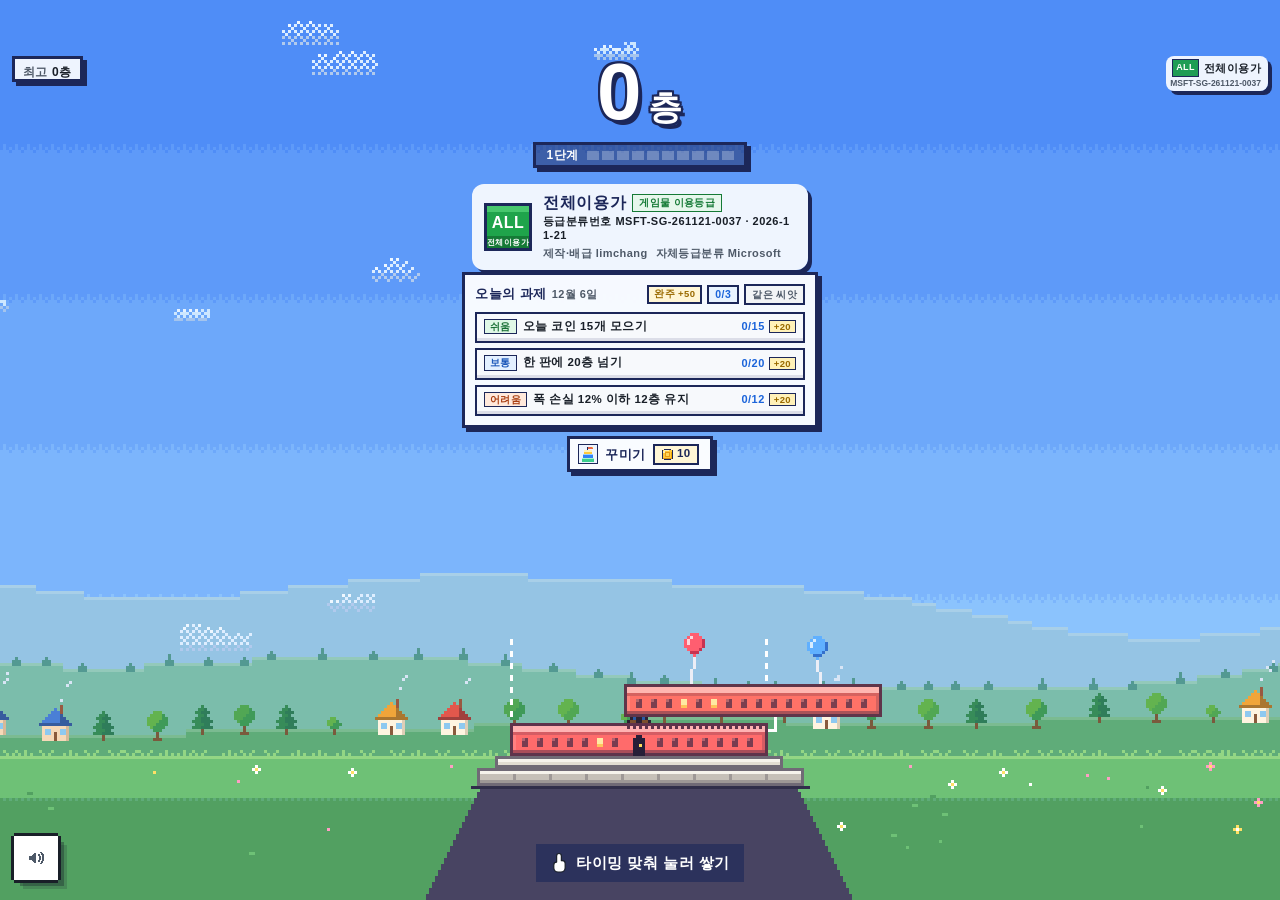
==== commit 79f3cec4: "차곡탑 PWA: 층수 기록·코인·꾸미기 상점 Co-Authored-By: Claude Opus 5.5 <noreply@anthropic.com>" ====
--- a/index.html
+++ b/index.html
@@ -18,8 +18,8 @@
         background: #4f8df7;
       }
     </style>
-    <script type="module" crossorigin src="./assets/index-IcI84-yW.js"></script>
-    <link rel="stylesheet" crossorigin href="./assets/index-Dm4IYKIO.css">
+    <script type="module" crossorigin src="./assets/index-Bv12u-8X.js"></script>
+    <link rel="stylesheet" crossorigin href="./assets/index-MsRRFN4E.css">
     <meta name="description" content="탭 한 번에 한 층, 딱 맞춰 쌓는 픽셀 타이밍 탑 쌓기 게임" />
     <meta property="og:url" content="https://chagok.limchang.dev/" />
     <meta property="og:image" content="https://chagok.limchang.dev/og-share.png" />
--- a/assets/index-MsRRFN4E.css
+++ b/assets/index-MsRRFN4E.css
@@ -0,0 +1 @@
+.cg-ui{--cg-blue: #3182f6;--cg-blue-press: #1b64da;--cg-blue-soft: #e8f3ff;--cg-ink: #191f28;--cg-ink-2: #4e5968;--cg-ink-3: #8b95a1;--cg-line: #e5e8eb;--cg-fill: #f2f4f6;--cg-fill-press: #e5e8eb;--cg-white: #ffffff;--cg-navy: #1c2759;--cg-gold: #ffc93c;--cg-gold-deep: #f0a500;--cg-coral: #ff6b6b;--cg-orange: #ff9f5a;--cg-flame: #ff5a3c;--cg-safe-top: env(safe-area-inset-top, 0px);--cg-safe-bottom: env(safe-area-inset-bottom, 0px);--cg-close-w: 96px;--cg-close-h: 48px;--cg-side: 20px;--cg-r-chip: 10px;--cg-r-cell: 12px;--cg-r-btn: 16px;--cg-r-sheet: 24px;--cg-shadow-cell: 0 3px 10px rgba(20, 30, 70, .16);--cg-shadow-btn: 0 8px 18px rgba(20, 30, 70, .18);--cg-outline: 2px 0 0 var(--cg-navy), -2px 0 0 var(--cg-navy), 0 2px 0 var(--cg-navy), 0 -2px 0 var(--cg-navy), 1.5px 1.5px 0 var(--cg-navy), -1.5px 1.5px 0 var(--cg-navy), 1.5px -1.5px 0 var(--cg-navy), -1.5px -1.5px 0 var(--cg-navy);font-family:Toss Product Sans,-apple-system,BlinkMacSystemFont,Apple SD Gothic Neo,Pretendard,Noto Sans KR,sans-serif;color:var(--cg-ink);-webkit-font-smoothing:antialiased;-webkit-tap-highlight-color:transparent;-webkit-user-select:none;user-select:none;-webkit-touch-callout:none;box-sizing:border-box}.cg-ui *,.cg-ui *:before,.cg-ui *:after{box-sizing:border-box}.cg-btn{--cg-btn-edge: rgba(0, 0, 0, .18);-webkit-appearance:none;-moz-appearance:none;appearance:none;border:0;margin:0;min-width:0;height:56px;padding:0 18px;border-radius:var(--cg-r-btn);font:inherit;font-size:17px;font-weight:700;letter-spacing:-.01em;line-height:1;display:inline-flex;align-items:center;justify-content:center;gap:8px;white-space:nowrap;cursor:pointer;touch-action:manipulation;box-shadow:0 4px 0 var(--cg-btn-edge),var(--cg-shadow-btn);transition:transform 90ms ease,box-shadow 90ms ease,background-color .12s ease,opacity .12s ease}.cg-btn:active:not(:disabled){transform:translateY(2px);box-shadow:0 2px 0 var(--cg-btn-edge),0 3px 8px #141e4624}.cg-btn:disabled{opacity:.55;cursor:default;transform:none}.cg-btn:focus-visible{outline:3px solid rgba(49,130,246,.45);outline-offset:2px}.cg-btn--primary{--cg-btn-edge: var(--cg-blue-press);background:var(--cg-blue);color:var(--cg-white)}.cg-btn--primary:active{background:#2a76e6}.cg-btn--soft{--cg-btn-edge: #bcd8fb;background:var(--cg-blue-soft);color:var(--cg-blue-press)}.cg-btn--soft:active{background:#d9eaff}.cg-btn--gray{--cg-btn-edge: #d3d9df;background:var(--cg-fill);color:var(--cg-ink-2)}.cg-btn--gray:active{background:var(--cg-fill-press)}.cg-btn--brag{--cg-btn-edge: var(--cg-gold-deep);background:var(--cg-gold);color:var(--cg-navy)}.cg-btn--brag:active{background:#f4bc24}.cg-btn--rank{--cg-btn-edge: #8ec5fc;background:#dceeff;color:var(--cg-blue-press)}.cg-btn--rank:active{background:#c8e3ff}.cg-rank-trophy{flex:none;width:18px;height:18px}.cg-btn--block{width:100%}.cg-tag{flex:none;height:22px;padding:0 7px;border-radius:6px;background:var(--cg-blue);color:var(--cg-white);font-size:12px;font-weight:700;line-height:22px;letter-spacing:0}.cg-spinner{flex:none;width:18px;height:18px;border-radius:50%;border:2.5px solid rgba(27,100,218,.25);border-top-color:var(--cg-blue-press);animation:cg-spin .7s linear infinite}.cg-hud{position:absolute;top:0;right:0;bottom:0;left:0;z-index:5;pointer-events:none}.cg-hud-left{position:absolute;top:calc(var(--cg-safe-top) + var(--cg-close-h) + 8px);left:12px;max-width:calc(50% - 76px);display:flex;flex-direction:column;align-items:flex-start;gap:4px}.cg-hud-best,.cg-hud-today{max-width:100%;height:26px;padding:0 8px;border-radius:8px;background:#ffffffe6;color:var(--cg-ink-2);font-size:12px;font-weight:600;line-height:26px;white-space:nowrap;overflow:hidden;text-overflow:ellipsis;box-shadow:var(--cg-shadow-cell);transition:background-color .2s ease,color .2s ease}.cg-hud-best b,.cg-hud-today b{margin-left:4px;color:var(--cg-ink);font-weight:800;font-variant-numeric:tabular-nums}.cg-hud-today{background:#ffffffbd}.cg-hud-best.is-beaten{background:var(--cg-blue);color:var(--cg-white)}.cg-hud-best.is-beaten b{color:var(--cg-white)}.cg-hud-center{position:absolute;top:calc(var(--cg-safe-top) + var(--cg-close-h) + 4px);left:0;right:0;padding:0 12px;display:flex;flex-direction:column;align-items:center}.cg-hud-score{display:inline-block;color:var(--cg-white);font-size:80px;font-weight:900;line-height:1;letter-spacing:-.02em;font-variant-numeric:tabular-nums;text-shadow:var(--cg-outline),0 6px 0 rgba(28,39,89,.55),0 12px 24px rgba(10,16,40,.3);animation:cg-score-pop .2s ease-out}.cg-hud-score.is-mid{font-size:64px}.cg-hud-score.is-long{font-size:48px}.cg-hud-score.is-xl{font-size:40px}.cg-hud-level{margin-top:10px;height:26px;padding:0 10px;border-radius:13px;background:#1c275980;border:1.5px solid rgba(255,255,255,.38);display:inline-flex;align-items:center;gap:8px;box-shadow:var(--cg-shadow-cell)}.cg-hud-level-name{color:var(--cg-white);font-size:12px;font-weight:800;line-height:1;white-space:nowrap;font-variant-numeric:tabular-nums}.cg-hud-level-cells{display:inline-flex;gap:3px}.cg-hud-level-cells i{display:block;width:12px;height:9px;border-radius:2.5px;background:#ffffff42}.cg-hud-level-cells i.is-on{background:var(--cg-gold);box-shadow:inset 0 2px #ffffff8c}.cg-hud-level-cells i.is-last{animation:cg-cell-pop .26s cubic-bezier(.2,1.5,.4,1)}.cg-hud-level.is-flash{animation:cg-level-flash .8s ease-out}.cg-hud-level.is-flash .cg-hud-level-cells i{animation:cg-cell-drain .8s ease-out}.cg-hud-row{margin-top:6px;max-width:100%;display:flex;flex-wrap:wrap;align-items:center;justify-content:center;gap:6px}.cg-hud-streak{height:30px;padding:0 11px 0 9px;border-radius:var(--cg-r-chip);background:var(--cg-white);color:var(--cg-blue-press);font-size:14px;font-weight:800;line-height:1;white-space:nowrap;display:inline-flex;align-items:center;gap:7px;box-shadow:var(--cg-shadow-cell);animation:cg-chip-pop .26s cubic-bezier(.2,1.4,.4,1)}.cg-hud-streak-cells{display:inline-flex;gap:3px}.cg-hud-streak-cells i{display:block;width:13px;height:10px;border-radius:3px;background:var(--cg-fill-press)}.cg-hud-streak-cells i.is-on{background:var(--cg-blue);box-shadow:inset 0 2px #fff6}.cg-hud-streak-num{font-variant-numeric:tabular-nums}.cg-hud-streak.is-full .cg-hud-streak-cells{animation:cg-widen .52s cubic-bezier(.2,1.3,.4,1) .12s}.cg-hud-streak-wide{height:20px;padding:0 6px;border-radius:6px;background:var(--cg-blue);color:var(--cg-white);font-size:11px;font-style:normal;font-weight:800;line-height:20px}.cg-hud-streak.is-hot{background:linear-gradient(180deg,#ff8a3d 0%,var(--cg-flame) 100%);color:var(--cg-white);box-shadow:0 0 0 2px #ffe066bf,0 4px 14px #ff5a3c73}.cg-hud-streak.is-hot .cg-hud-streak-cells i{background:#ffffff57}.cg-hud-streak.is-hot .cg-hud-streak-cells i.is-on{background:#ffe066}.cg-hud-streak.is-hot .cg-hud-streak-wide{background:var(--cg-white);color:var(--cg-flame)}.cg-hud-near{height:30px;padding:0 11px;border-radius:var(--cg-r-chip);background:var(--cg-gold);color:var(--cg-navy);font-size:14px;font-weight:800;line-height:30px;white-space:nowrap;box-shadow:0 0 0 2px #ffffffb3,var(--cg-shadow-cell);animation:cg-blink .76s ease-in-out infinite}.cg-hud-near b{font-weight:900;font-variant-numeric:tabular-nums}.cg-hud-pause{position:absolute;top:0;right:0;bottom:0;left:0;display:flex;flex-direction:column;align-items:center;justify-content:center;gap:16px;padding:0 var(--cg-side);background:#191f285c;pointer-events:none;animation:cg-fade-in .16s ease-out}.cg-hud-pause-mark{display:flex;gap:10px}.cg-hud-pause-mark i{display:block;width:11px;height:36px;border-radius:3px;background:var(--cg-white);box-shadow:0 4px 14px #0003}.cg-hud-pause-text{color:var(--cg-white);font-size:34px;font-weight:800;line-height:1.2;letter-spacing:-.02em;text-align:center;text-shadow:0 2px 0 rgba(0,0,0,.12),0 8px 22px rgba(0,0,0,.28);animation:cg-pause-pulse 1.4s ease-in-out infinite}.cg-rating{position:absolute;top:calc(var(--cg-safe-top) + var(--cg-close-h) + 8px);right:12px;z-index:22;max-width:calc(50% - 42px);padding:3px 7px 3px 4px;border-radius:8px;background:#ffffffe6;color:var(--cg-ink);display:flex;flex-direction:column;align-items:flex-end;gap:2px;pointer-events:none;box-shadow:var(--cg-shadow-cell)}.cg-rating-row{display:inline-flex;align-items:center;gap:5px;white-space:nowrap}.cg-rating-mark{flex:none;min-width:24px;height:18px;padding:0 3px;border-radius:4px;background:#1f9d55;color:var(--cg-white);font-size:9px;font-weight:900;line-height:18px;text-align:center;letter-spacing:0}.cg-rating-label{font-size:11px;font-weight:800;line-height:1.1;color:var(--cg-ink);white-space:nowrap}.cg-rating-id{max-width:100%;overflow:hidden;text-overflow:ellipsis;white-space:nowrap;font-size:9px;font-weight:700;line-height:1.1;color:var(--cg-ink-2);font-variant-numeric:tabular-nums}.cg-rating-notice{position:absolute;left:50%;transform:translate(-50%);top:calc(var(--cg-safe-top) + var(--cg-close-h) + 136px);z-index:24;width:min(calc(100% - 28px),336px);padding:10px 12px;border-radius:12px;background:#ffffffe6;color:var(--cg-ink);display:flex;align-items:center;gap:11px;pointer-events:none;box-shadow:var(--cg-shadow-cell);opacity:1;transition:opacity .28s ease}.cg-rating-notice.is-leaving{opacity:0}.cg-rating-emblem{flex:none;display:block;width:48px;height:48px}.cg-rating-notice-body{flex:1 1 auto;min-width:0;display:flex;flex-direction:column;gap:3px}.cg-rating-notice-head{display:flex;align-items:center;gap:6px;flex-wrap:wrap}.cg-rating-notice-title{font-size:16px;font-weight:900;line-height:1.15;color:var(--cg-navy)}.cg-rating-notice-tag{padding:2px 6px;border-radius:6px;background:#e6f7ec;color:#157a36;font-size:10px;font-weight:800;line-height:1.2}.cg-rating-notice-id{font-size:11px;font-weight:700;line-height:1.25;color:var(--cg-ink);font-variant-numeric:tabular-nums;word-break:break-all}.cg-rating-notice-meta{display:flex;flex-wrap:wrap;column-gap:8px;row-gap:1px;font-size:11px;font-weight:700;line-height:1.3;color:var(--cg-ink-2)}.cg-hint{position:absolute;left:0;right:0;bottom:calc(var(--cg-safe-bottom) + 18px);z-index:10;display:flex;flex-direction:column;align-items:center;gap:6px;padding:0 var(--cg-side);pointer-events:none;animation:cg-fade-in .24s ease-out}.cg-hint-pill{display:inline-flex;align-items:center;gap:8px;padding:8px 14px;border-radius:var(--cg-r-btn);background:#1c27599e;color:var(--cg-white);font-size:15px;font-weight:800;line-height:1.2;white-space:nowrap;animation:cg-hint-blink 1.2s steps(2,jump-none) infinite}.cg-hint-tap{flex:none;width:18px;height:22px}.cg-hint-sub{color:#ffffffe6;font-size:12px;font-weight:700;text-shadow:0 1px 0 rgba(0,0,0,.25)}@keyframes cg-hint-blink{0%{opacity:1}to{opacity:.55}}@media(prefers-reduced-motion:reduce){.cg-hint-pill{animation:none}}.cg-over{position:absolute;top:0;right:0;bottom:0;left:0;z-index:20;display:flex;flex-direction:column;justify-content:flex-end;align-items:center;background:linear-gradient(to bottom,#0a102800,#0a102800,#0a10284d);animation:cg-fade-in .22s ease-out}.cg-sheet{position:relative;width:100%;max-width:520px;max-height:calc(100% - var(--cg-safe-top) - var(--cg-close-h) - 24px);padding:18px var(--cg-side) calc(var(--cg-safe-bottom) + 16px);border-radius:var(--cg-r-sheet) var(--cg-r-sheet) 0 0;background:var(--cg-white);box-shadow:0 -8px 30px #0a102833;display:flex;flex-direction:column;gap:10px;animation:cg-sheet-up .34s cubic-bezier(.2,.85,.25,1)}.cg-sheet.is-new{box-shadow:inset 0 4px 0 var(--cg-gold),0 -8px 30px #0a102833}.cg-sheet-ribbon{position:absolute;top:-16px;left:0;right:0;display:flex;justify-content:center;pointer-events:none;animation:cg-chip-pop .42s cubic-bezier(.2,1.5,.4,1) .3s backwards}.cg-sheet-ribbon span{position:relative;height:32px;padding:0 18px;border-radius:8px;background:linear-gradient(180deg,#ffd766 0%,var(--cg-gold) 100%);color:var(--cg-navy);font-size:15px;font-weight:900;line-height:32px;white-space:nowrap;box-shadow:inset 0 2px #fff9,0 3px 0 var(--cg-gold-deep),0 6px 14px #f0a50059}.cg-sheet-ribbon span:before,.cg-sheet-ribbon span:after{content:"";position:absolute;top:7px;width:14px;height:28px;background:var(--cg-gold-deep)}.cg-sheet-ribbon span:before{right:100%;clip-path:polygon(0 0,100% 0,100% 100%,0 100%,45% 50%)}.cg-sheet-ribbon span:after{left:100%;clip-path:polygon(0 0,100% 0,55% 50%,100% 100%,0 100%)}.cg-sheet.is-today .cg-sheet-ribbon span{background:linear-gradient(180deg,#5a9df8 0%,var(--cg-blue) 100%);color:var(--cg-white);box-shadow:inset 0 2px #ffffff59,0 3px 0 var(--cg-blue-press),0 6px 14px #3182f659}.cg-sheet.is-today .cg-sheet-ribbon span:before,.cg-sheet.is-today .cg-sheet-ribbon span:after{background:var(--cg-blue-press)}.cg-sparks{position:absolute;top:-44px;left:0;right:0;height:70px;pointer-events:none}.cg-sparks i{position:absolute;width:16px;height:16px;background:#ffe58a;clip-path:polygon(50% 0,62% 38%,100% 50%,62% 62%,50% 100%,38% 62%,0 50%,38% 38%);filter:drop-shadow(0 0 4px rgba(255,201,60,.9));animation:cg-twinkle 1.3s ease-in-out infinite}.cg-sparks i:nth-child(1){left:calc(50% - 118px);top:26px}.cg-sparks i:nth-child(2){left:calc(50% - 86px);top:2px;width:11px;height:11px;animation-delay:.32s}.cg-sparks i:nth-child(3){left:calc(50% + 72px);top:0;animation-delay:.62s}.cg-sparks i:nth-child(4){left:calc(50% + 104px);top:30px;width:12px;height:12px;animation-delay:.18s}.cg-sparks i:nth-child(5){left:calc(50% - 8px);top:-6px;width:10px;height:10px;animation-delay:.9s}.cg-sheet-head{display:flex;align-items:flex-end;justify-content:space-between;gap:10px;min-height:46px}.cg-sheet-scorebox{min-width:0;display:flex;align-items:baseline;gap:8px}.cg-sheet-label{flex:none;color:var(--cg-ink-3);font-size:13px;font-weight:700;line-height:1;white-space:nowrap}.cg-sheet-score{color:var(--cg-ink);font-size:44px;font-weight:900;line-height:1;letter-spacing:-.03em;white-space:nowrap;font-variant-numeric:tabular-nums}.cg-sheet-score.is-new{color:var(--cg-blue)}.cg-sheet-unit{margin-left:3px;color:var(--cg-ink-2);font-size:18px;font-weight:700;letter-spacing:0}.cg-sheet-side{flex:none;display:flex;flex-direction:column;align-items:flex-end;gap:4px}.cg-sheet-best,.cg-sheet-today{display:flex;align-items:baseline;gap:6px;color:var(--cg-ink-3);font-size:12px;font-weight:700;line-height:1.2;white-space:nowrap}.cg-sheet-best b,.cg-sheet-today b{color:var(--cg-ink);font-size:15px;font-weight:800;font-variant-numeric:tabular-nums}.cg-sheet-today b{color:var(--cg-ink-2);font-size:14px}.cg-sheet-best.is-new,.cg-sheet-best.is-new b,.cg-sheet-today.is-new,.cg-sheet-today.is-new b{color:var(--cg-blue-press)}.cg-sheet-stats{display:grid;grid-auto-flow:column;grid-auto-columns:minmax(0,1fr);gap:6px}.cg-stat{min-width:0;padding:7px 4px 8px;border-radius:var(--cg-r-cell);background:var(--cg-fill);text-align:center;animation:cg-rise-in .3s ease-out backwards}.cg-stat:nth-child(1){animation-delay:.2s}.cg-stat:nth-child(2){animation-delay:.27s}.cg-stat:nth-child(3){animation-delay:.34s}.cg-stat b{display:block;color:var(--cg-ink);font-size:19px;font-weight:800;line-height:1.1;white-space:nowrap;font-variant-numeric:tabular-nums}.cg-stat b small{margin-left:1px;color:var(--cg-ink-2);font-size:12px;font-weight:700}.cg-stat span{display:block;margin-top:3px;color:var(--cg-ink-3);font-size:11px;font-weight:700;line-height:1.2;white-space:nowrap}.cg-sheet-rank{padding:9px 12px 10px;border-radius:var(--cg-r-cell);background:#fff6dc}.cg-rank-row{display:flex;align-items:center;gap:6px;min-width:0}.cg-rank-mark{flex:none;width:18px;height:18px}.cg-rank-name{flex:none;color:var(--cg-navy);font-size:15px;font-weight:900;line-height:1.2;white-space:nowrap}.cg-rank-next{flex:1 1 auto;min-width:0;color:#9a6a00;font-size:12px;font-weight:700;line-height:1.2;text-align:right;white-space:nowrap;overflow:hidden;text-overflow:ellipsis}.cg-rank-bar{height:8px;margin-top:7px;border-radius:4px;background:#9a6a0029;overflow:hidden}.cg-rank-bar i{display:block;height:100%;border-radius:4px;background:linear-gradient(90deg,var(--cg-coral) 0%,var(--cg-orange) 55%,var(--cg-gold) 100%);transform-origin:0 50%;animation:cg-bar-grow .7s cubic-bezier(.2,.8,.2,1) .38s backwards}.cg-sheet-actions{margin-top:2px;padding-bottom:4px;display:flex;flex-direction:column;gap:9px}.cg-sheet-actions .cg-btn{height:50px;box-shadow:0 4px 0 var(--cg-btn-edge)}.cg-sheet-actions .cg-btn:active:not(:disabled){box-shadow:0 2px 0 var(--cg-btn-edge)}.cg-sheet-actions.is-locked{pointer-events:none}.cg-sheet-row{display:flex;gap:8px}.cg-sheet-row .cg-btn--gray{flex:1 1 0}.cg-sheet-row .cg-btn--primary{flex:2 1 0}.cg-sheet-social{display:flex;gap:8px}.cg-sheet-social .cg-btn{flex:1 1 0;height:48px;font-size:15px;padding:0 10px;gap:6px}.cg-sheet-social .cg-btn--share{flex:1.25 1 0}.cg-sheet-util{display:flex;justify-content:center;gap:8px}.cg-btn-mini{-webkit-appearance:none;-moz-appearance:none;appearance:none;margin:0;height:34px;padding:0 13px;border:0;border-radius:10px;background:var(--cg-fill);color:var(--cg-ink-2);font:inherit;font-size:12px;font-weight:700;line-height:1;display:inline-flex;align-items:center;justify-content:center;white-space:nowrap;cursor:pointer;touch-action:manipulation}.cg-btn-mini.is-accent{background:var(--cg-blue-soft);color:var(--cg-blue-press)}.cg-btn-mini:disabled{opacity:.55;cursor:default}@keyframes cg-fade-in{0%{opacity:0}to{opacity:1}}@keyframes cg-sheet-up{0%{transform:translateY(100%)}to{transform:translateY(0)}}@keyframes cg-score-pop{0%{transform:scale(1.16)}to{transform:scale(1)}}@keyframes cg-chip-pop{0%{transform:scale(.7);opacity:0}to{transform:scale(1);opacity:1}}@keyframes cg-spin{to{transform:rotate(360deg)}}@keyframes cg-pause-pulse{0%,to{opacity:1}50%{opacity:.62}}@keyframes cg-rise-in{0%{transform:translateY(8px);opacity:0}to{transform:translateY(0);opacity:1}}@keyframes cg-cell-pop{0%{transform:scale(.4)}to{transform:scale(1)}}@keyframes cg-level-flash{0%{transform:scale(1.14);background:#ffc93cf2;box-shadow:0 0 0 6px #ffe0668c}45%{transform:scale(1.04);background:#ffc93cb3;box-shadow:0 0 0 10px #ffe06600}to{transform:scale(1);background:#1c275980;box-shadow:0 0 #ffe06600}}@keyframes cg-cell-drain{0%,45%{background:var(--cg-white)}to{background:#ffffff42}}@keyframes cg-widen{0%{transform:scaleX(1)}45%{transform:scaleX(1.35)}to{transform:scaleX(1)}}@keyframes cg-blink{0%,to{opacity:1;transform:scale(1)}50%{opacity:.55;transform:scale(.97)}}@keyframes cg-twinkle{0%,to{transform:scale(.3) rotate(0);opacity:0}50%{transform:scale(1) rotate(20deg);opacity:1}}@keyframes cg-bar-grow{0%{transform:scaleX(0)}to{transform:scaleX(1)}}@media(max-height:620px){.cg-hud-score{font-size:60px}.cg-hud-score.is-mid{font-size:54px}.cg-hud-score.is-long{font-size:44px}.cg-hud-level{margin-top:8px}.cg-hud-pause-text{font-size:28px}}@media(max-height:600px){.cg-sheet{padding-top:16px;padding-bottom:calc(var(--cg-safe-bottom) + 12px);gap:8px}.cg-sheet-head{min-height:36px}.cg-sheet-score{font-size:34px}.cg-sheet-unit{font-size:15px}.cg-stat{padding:6px 4px;display:flex;align-items:baseline;justify-content:center;gap:4px}.cg-stat b{font-size:16px}.cg-stat span{margin-top:0}.cg-sheet-rank{padding:7px 10px 8px}.cg-rank-bar{height:6px;margin-top:5px}.cg-sheet-actions{gap:7px}.cg-sheet-actions .cg-btn{height:44px;font-size:15px}.cg-sheet-social .cg-btn{height:42px;font-size:14px}.cg-btn-mini{height:30px;font-size:11px}}@media(max-height:440px){.cg-sheet-stats{display:none}}@media(max-width:340px){.cg-btn{font-size:15px;padding:0 12px}.cg-hud-score{font-size:64px}.cg-hud-score.is-mid{font-size:54px}.cg-hud-score.is-long{font-size:42px}.cg-hud-level{padding:0 8px;gap:6px}.cg-hud-level-cells i{width:11px}.cg-hud-streak,.cg-hud-near{font-size:13px;padding-left:8px;padding-right:9px}.cg-hud-pause-text{font-size:30px}.cg-sheet-score{font-size:38px}.cg-sheet-label{font-size:12px}.cg-rank-name{font-size:14px}.cg-rank-next{font-size:11px}.cg-rating{right:8px;padding:2px 6px 2px 3px}.cg-rating-label{font-size:10px}}@media(max-width:340px)and (max-height:620px){.cg-hud-score{font-size:58px}.cg-hud-score.is-mid{font-size:52px}.cg-hud-score.is-long{font-size:42px}.cg-sheet-score{font-size:32px}}@supports (corner-shape: squircle){.cg-btn{border-radius:22px;corner-shape:squircle}.cg-hud-streak,.cg-hud-near,.cg-stat,.cg-sheet-rank{border-radius:16px;corner-shape:squircle}.cg-hud-best,.cg-hud-today{border-radius:11px;corner-shape:squircle}}@media(prefers-reduced-motion:reduce){.cg-ui,.cg-ui *:not(.cg-spinner),.cg-ui *:before,.cg-ui *:after{animation:none!important;transition:none!important}}.cg-hud-scorewrap{position:relative;display:inline-block;line-height:1}.cg-hud-gain{position:absolute;left:100%;top:8px;margin-left:4px;color:var(--cg-white);font-size:26px;font-weight:900;line-height:1;white-space:nowrap;font-variant-numeric:tabular-nums;text-shadow:var(--cg-outline),0 3px 0 rgba(28,39,89,.55);pointer-events:none;opacity:0;animation:cg-gain-up .9s cubic-bezier(.2,.8,.3,1) forwards}.cg-hud-gain.is-big{top:0;color:var(--cg-gold);font-size:36px;animation-duration:1.1s}.cg-hud-stage-wrap{position:absolute;top:calc(100% + 7px);left:50%;width:0;display:flex;justify-content:center;pointer-events:none;z-index:2}.cg-hud-stage{flex:none;height:30px;padding:0 14px;border-radius:15px;background:var(--cg-gold);color:var(--cg-navy);font-size:14px;font-weight:900;line-height:30px;white-space:nowrap;box-shadow:0 3px 0 var(--cg-gold-deep),var(--cg-shadow-cell);opacity:0;animation:cg-stage-band 1.4s ease-out forwards}.cg-badge{flex:none;display:block;width:22px;height:22px}.cg-rank-badge{width:26px;height:26px}.cg-badge.is-locked{opacity:.3;filter:grayscale(1)}.cg-badge.is-next{opacity:.6;outline:2px dashed var(--cg-gold-deep);outline-offset:1px;border-radius:6px;animation:cg-next-badge 1.6s ease-in-out infinite}.cg-badge-shelf{display:flex;align-items:center;gap:8px;margin-top:8px;min-width:0}.cg-badge-shelf-label{flex:none;color:#9a6a00;font-size:12px;font-weight:700;line-height:1;white-space:nowrap;font-variant-numeric:tabular-nums}.cg-badge-shelf-label b{color:var(--cg-navy);font-weight:900}.cg-badge-shelf-row{flex:1 1 auto;min-width:0;display:flex;justify-content:flex-end;gap:3px}.cg-confetti{position:absolute;top:0;right:0;bottom:0;left:0;z-index:3;overflow:hidden;pointer-events:none}.cg-confetti i{position:absolute;top:-16px;display:block;background:var(--cg-cf-c, var(--cg-gold));opacity:0;animation-name:cg-confetti-fall;animation-timing-function:cubic-bezier(.25,.6,.4,1);animation-fill-mode:forwards}@keyframes cg-gain-up{0%{opacity:0;transform:translateY(10px) scale(.5)}18%{opacity:1;transform:translateY(0) scale(1.15)}34%{transform:translateY(-4px) scale(1)}75%{opacity:1;transform:translateY(-16px) scale(1)}to{opacity:0;transform:translateY(-28px) scale(1)}}@keyframes cg-stage-band{0%{opacity:0;transform:scale(.6)}12%{opacity:1;transform:scale(1.08)}22%{transform:scale(1)}82%{opacity:1;transform:scale(1)}to{opacity:0;transform:translateY(-4px) scale(.96)}}@keyframes cg-next-badge{0%,to{opacity:.6}50%{opacity:.9}}@keyframes cg-confetti-fall{0%{opacity:1;transform:translate(0) rotate(0)}80%{opacity:1}to{opacity:0;transform:translate(var(--cg-cf-x, 0),64vh) rotate(var(--cg-cf-r, 360deg))}}@media(max-height:620px){.cg-rating-notice{top:calc(var(--cg-safe-top) + var(--cg-close-h) + 112px);padding:8px 10px}.cg-rating-emblem{width:42px;height:42px}.cg-badge-shelf{margin-top:6px;padding:4px 6px}.cg-badge-shelf .cg-badge{width:16px;height:16px}}@media(max-height:520px){.cg-badge-shelf-row{display:none}}@media(max-width:360px){.cg-sheet-social{gap:6px}.cg-sheet-social .cg-btn{font-size:13.5px;padding:0 7px;gap:5px}}@media(max-width:340px){.cg-badge{width:18px;height:18px}.cg-rank-badge{width:22px;height:22px}.cg-badge-shelf-row{gap:2px}.cg-hud-gain{font-size:22px}.cg-hud-gain.is-big{font-size:30px}.cg-sheet-social{gap:6px}.cg-sheet-social .cg-btn{font-size:13px;padding:0 6px;gap:4px}.cg-rank-trophy{width:15px;height:15px}}@media(prefers-reduced-motion:reduce){.cg-confetti{display:none}}:root[data-skin=pixel] .cg-ui{--cg-r-chip: 0px;--cg-r-cell: 0px;--cg-r-btn: 0px;--cg-r-sheet: 0px;--cg-shadow-cell: 4px 4px 0 var(--cg-navy);--cg-shadow-btn: 4px 4px 0 var(--cg-navy);--cg-outline: 2px 0 0 var(--cg-navy), -2px 0 0 var(--cg-navy), 0 2px 0 var(--cg-navy), 0 -2px 0 var(--cg-navy), 2px 2px 0 var(--cg-navy), -2px 2px 0 var(--cg-navy), 2px -2px 0 var(--cg-navy), -2px -2px 0 var(--cg-navy);letter-spacing:.03em}:root[data-skin=pixel] .cg-ui *,:root[data-skin=pixel] .cg-ui *:before,:root[data-skin=pixel] .cg-ui *:after{border-radius:0!important;animation-timing-function:steps(5,end)!important;transition-timing-function:steps(2,end)!important}:root[data-skin=pixel] .cg-ui .cg-spinner{animation-timing-function:steps(8,end)!important}:root[data-skin=pixel] .cg-ui :is(b,span,em,p,h1,small,strong,button){font-weight:900;letter-spacing:.04em}:root[data-skin=pixel] .cg-ui .cg-btn{border:3px solid var(--cg-navy);box-shadow:4px 4px 0 var(--cg-navy)}:root[data-skin=pixel] .cg-ui .cg-btn:active:not(:disabled){transform:translate(2px,2px);box-shadow:2px 2px 0 var(--cg-navy)}:root[data-skin=pixel] .cg-ui .cg-btn:focus-visible{outline:3px solid var(--cg-gold);outline-offset:2px}:root[data-skin=pixel] .cg-ui .cg-btn-mini{border:2px solid var(--cg-navy);box-shadow:2px 2px 0 var(--cg-navy)}:root[data-skin=pixel] .cg-ui .cg-btn-mini:active:not(:disabled){transform:translate(1px,1px);box-shadow:1px 1px 0 var(--cg-navy)}:root[data-skin=pixel] .cg-ui .cg-tag{border:2px solid var(--cg-navy);line-height:18px}:root[data-skin=pixel] .cg-ui :is(.cg-hud-best,.cg-hud-today,.cg-hud-mode,.cg-hud-golden,.cg-hud-level,.cg-hud-streak,.cg-hud-near,.cg-stat,.cg-sheet-rank,.cg-hud-stage){border:3px solid var(--cg-navy);box-shadow:4px 4px 0 var(--cg-navy)}:root[data-skin=pixel] .cg-ui .cg-rating{border:2px solid var(--cg-navy);box-shadow:3px 3px 0 var(--cg-navy);background:#fff}:root[data-skin=pixel] .cg-ui .cg-rating-mark{border:1.5px solid var(--cg-navy);line-height:15px}:root[data-skin=pixel] .cg-ui .cg-rating-id{font-size:8.5px;letter-spacing:0}:root[data-skin=pixel] .cg-ui .cg-rating-notice{border:3px solid var(--cg-navy);box-shadow:4px 4px #1c27598c;background:#ffffffeb}:root[data-skin=pixel] .cg-ui .cg-rating-notice-tag{border:1.5px solid #157a36}:root[data-skin=pixel] .cg-ui .cg-hud-stage{line-height:24px}:root[data-skin=pixel] .cg-ui .cg-hud-streak.is-hot{background:var(--cg-flame)}:root[data-skin=pixel] .cg-over{background:#0a102824}:root[data-skin=pixel] .cg-ui .cg-sheet{border-top:3px solid var(--cg-navy);box-shadow:0 -4px #1c275959}:root[data-skin=pixel] .cg-ui .cg-sheet.is-new{box-shadow:inset 0 4px 0 var(--cg-gold),0 -4px #1c275959}:root[data-skin=pixel] .cg-ui .cg-sheet-ribbon span{background:var(--cg-gold);border:3px solid var(--cg-navy);box-shadow:3px 3px 0 var(--cg-navy)}:root[data-skin=pixel] .cg-ui .cg-sheet.is-today .cg-sheet-ribbon span{background:var(--cg-blue)}:root[data-skin=pixel] .cg-ui :is(.cg-sparks i,.cg-badge.is-locked){filter:none}:root[data-skin=pixel] .cg-ui .cg-badge.is-locked{opacity:.25}:root[data-skin=pixel] .cg-ui .cg-badge.is-next{opacity:.6;outline:2px solid var(--cg-navy)}:root[data-skin=pixel] .cg-ui .cg-hud-score{text-shadow:var(--cg-outline),4px 5px 0 var(--cg-navy)}:root[data-skin=pixel] .cg-ui :is(.cg-hud-pause-text,.cg-hud-gain){text-shadow:var(--cg-outline),3px 3px 0 var(--cg-navy)}:root[data-skin=pixel] .cg-ui .cg-rank-bar{height:12px;border:2px solid var(--cg-navy);background:var(--cg-white)}:root[data-skin=pixel] .cg-ui .cg-rank-bar i{background:repeating-linear-gradient(90deg,var(--cg-orange) 0 8px,transparent 8px 10px)}:root[data-skin=pixel] .cg-ui .cg-hud-level-cells i{box-shadow:none}:root[data-skin=pixel] .cg-confetti i{animation-timing-function:steps(10,end)!important}.cg-hint{padding:0 68px}.cg-hint-pill.is-daily{background:var(--cg-gold);color:var(--cg-navy);border:3px solid var(--cg-navy);box-shadow:4px 4px 0 var(--cg-navy)}.cg-mode-btn{pointer-events:auto;-webkit-appearance:none;-moz-appearance:none;appearance:none;margin-top:2px;padding:7px 12px;border:3px solid var(--cg-navy);background:#fff;color:var(--cg-navy);font:inherit;font-size:13px;font-weight:900;line-height:1.1;display:inline-flex;align-items:center;gap:6px;white-space:nowrap;cursor:pointer;touch-action:manipulation;box-shadow:4px 4px 0 var(--cg-navy)}.cg-mode-btn:active{transform:translate(2px,2px);box-shadow:2px 2px 0 var(--cg-navy)}.cg-mode-btn em{font-style:normal;padding:2px 6px;background:var(--cg-gold);color:var(--cg-navy);border:2px solid var(--cg-navy);font-size:11px}.cg-mode-btn.is-daily{background:var(--cg-blue-soft);color:var(--cg-blue-press)}.cg-hint-invite{background:var(--cg-gold);color:var(--cg-navy);border:3px solid var(--cg-navy);box-shadow:4px 4px 0 var(--cg-navy);padding:6px 12px;font-size:13px;font-weight:900;line-height:1.25;white-space:nowrap;max-width:calc(100vw - 32px);margin:0 -48px;text-align:center}@media(max-width:340px){.cg-hint-invite{font-size:12px;padding:5px 10px}}.cg-hud-mode{max-width:100%;height:26px;padding:0 8px;background:var(--cg-gold);color:var(--cg-navy);font-size:11px;font-weight:900;line-height:20px;white-space:nowrap;overflow:hidden;text-overflow:ellipsis}.cg-hud-golden{height:30px;padding:0 10px;background:var(--cg-gold);color:var(--cg-navy);font-size:13px;font-weight:900;line-height:24px;white-space:nowrap;animation:cg-blink .68s steps(2,end) infinite}.cg-sheet-mode-tag{align-self:flex-start;padding:3px 8px;background:var(--cg-gold);color:var(--cg-navy);border:2px solid var(--cg-navy);box-shadow:3px 3px 0 var(--cg-navy);font-size:11px;font-weight:900;line-height:1.2}.cg-badge-shelf.is-interactive{width:100%;-webkit-appearance:none;-moz-appearance:none;appearance:none;margin-top:8px;padding:6px 8px;background:#ffffffb8;border:2px solid var(--cg-navy);box-shadow:3px 3px 0 var(--cg-navy);cursor:pointer;touch-action:manipulation;text-align:left;font:inherit}.cg-badge-shelf.is-interactive:active{transform:translate(2px,2px);box-shadow:1px 1px 0 var(--cg-navy)}.cg-badge-shelf-codex{margin-left:5px;padding:1px 5px;background:var(--cg-navy);color:var(--cg-white);font-style:normal;font-size:10px}.cg-codex-backdrop{position:absolute;top:0;right:0;bottom:0;left:0;z-index:35;display:flex;align-items:center;justify-content:center;padding:calc(var(--cg-safe-top) + var(--cg-close-h) + 12px) 16px calc(var(--cg-safe-bottom) + 16px);background:#0a1028b8;animation:cg-fade-in .16s ease-out}.cg-codex-sheet{width:100%;max-width:440px;max-height:100%;display:flex;flex-direction:column;gap:10px;padding:14px;background:var(--cg-white);border:3px solid var(--cg-navy);box-shadow:6px 6px 0 var(--cg-navy)}.cg-codex-head{display:flex;align-items:center;justify-content:space-between;gap:8px}.cg-codex-title{display:flex;align-items:baseline;gap:8px}.cg-codex-title b{color:var(--cg-navy);font-size:18px}.cg-codex-title span{padding:2px 7px;background:#fff6dc;color:#9a6a00;border:2px solid var(--cg-navy);font-size:11px}.cg-codex-close{-webkit-appearance:none;-moz-appearance:none;appearance:none;height:32px;padding:0 12px;border:2px solid var(--cg-navy);background:var(--cg-fill);color:var(--cg-ink);font:inherit;font-size:13px;cursor:pointer;box-shadow:3px 3px 0 var(--cg-navy)}.cg-codex-close:active{transform:translate(2px,2px);box-shadow:1px 1px 0 var(--cg-navy)}.cg-codex-stats{display:grid;grid-template-columns:repeat(3,minmax(0,1fr));gap:6px}.cg-codex-stat{padding:7px 4px;background:var(--cg-blue-soft);border:2px solid var(--cg-navy);box-shadow:3px 3px 0 var(--cg-navy);text-align:center}.cg-codex-stat b{display:block;color:var(--cg-navy);font-size:15px;line-height:1.15;font-variant-numeric:tabular-nums}.cg-codex-stat span{display:block;margin-top:2px;color:var(--cg-ink-2);font-size:10px}.cg-codex-list{flex:1 1 auto;min-height:0;overflow-y:auto;-webkit-overflow-scrolling:touch;display:flex;flex-direction:column;gap:6px;padding-right:2px}.cg-codex-item{display:flex;align-items:center;gap:10px;padding:8px 10px;background:var(--cg-fill);border:2px solid var(--cg-navy)}.cg-codex-item.is-unlocked{background:#fffcf0}.cg-codex-item.is-current{background:#fff3c4;box-shadow:inset 4px 0 0 var(--cg-blue)}.cg-codex-item.is-next{background:#f5f9ff}.cg-codex-badge{width:30px;height:30px}.cg-codex-info{flex:1 1 auto;min-width:0}.cg-codex-row{display:flex;align-items:baseline;gap:6px;flex-wrap:wrap}.cg-codex-row b{color:var(--cg-navy);font-size:14px}.cg-codex-row span{color:var(--cg-ink-2);font-size:11px}.cg-codex-info p{margin:2px 0 0;color:var(--cg-ink-2);font-size:11px;line-height:1.3;font-weight:700}.cg-codex-tag{flex:none;padding:3px 7px;font-style:normal;font-size:11px;border:2px solid var(--cg-navy);background:var(--cg-white);color:var(--cg-ink-3);white-space:nowrap}.cg-codex-item.is-unlocked .cg-codex-tag{background:var(--cg-gold);color:var(--cg-navy)}.cg-codex-item.is-current .cg-codex-tag{background:var(--cg-blue);color:var(--cg-white)}.cg-codex-item.is-next .cg-codex-tag{background:var(--cg-blue-soft);color:var(--cg-blue-press)}@media(max-height:620px){.cg-hud-score.is-xl{font-size:36px}}@media(max-width:340px){.cg-hud-score.is-xl{font-size:34px}}.cg-start-top{position:absolute;left:50%;transform:translate(-50%);top:calc(var(--cg-safe-top) + var(--cg-close-h) + 122px);z-index:9;width:min(calc(100% - 28px),356px);display:flex;flex-direction:column;gap:8px;pointer-events:none;transition:top .22s steps(4,end)}.cg-start-top.is-under-rating{top:calc(var(--cg-safe-top) + var(--cg-close-h) + 224px)}.cg-start-missions{width:100%;padding:9px 10px;background:#fffffff0;border:3px solid var(--cg-navy);box-shadow:4px 4px 0 var(--cg-navy);pointer-events:none}.cg-start-missions-head{display:flex;align-items:center;justify-content:space-between;gap:6px;margin-bottom:7px}.cg-start-missions-title{display:flex;align-items:baseline;gap:5px;min-width:0}.cg-start-missions-title b{color:var(--cg-navy);font-size:13px;line-height:1.1;white-space:nowrap}.cg-start-missions-title span{color:var(--cg-ink-2);font-size:11px;line-height:1.1;white-space:nowrap}.cg-start-missions-right{display:flex;align-items:center;gap:5px;flex:none}.cg-start-progress-pill{padding:2px 6px;background:var(--cg-blue-soft);color:var(--cg-blue-press);border:2px solid var(--cg-navy);font-size:10.5px;line-height:1.1;font-variant-numeric:tabular-nums}.cg-start-allclear{display:inline-flex;align-items:center;gap:4px;padding:2px 6px;background:var(--cg-gold);color:var(--cg-navy);border:2px solid var(--cg-navy);font-size:10.5px;line-height:1.1;white-space:nowrap}.cg-start-allclear-icon{width:14px;height:14px}.cg-seed-opt{pointer-events:auto;-webkit-appearance:none;-moz-appearance:none;appearance:none;margin:0;padding:3px 6px;border:2px solid var(--cg-navy);background:var(--cg-fill);color:var(--cg-ink-2);font:inherit;font-size:10px;line-height:1.1;cursor:pointer;touch-action:manipulation}.cg-seed-opt.is-on{background:var(--cg-gold);color:var(--cg-navy)}.cg-mission-list{list-style:none;margin:0;padding:0;display:flex;flex-direction:column;gap:5px}.cg-mission-row{position:relative;display:grid;grid-template-columns:auto minmax(0,1fr) auto;align-items:center;gap:6px;padding:5px 7px 7px;background:#f7f9fc;border:2px solid var(--cg-navy);overflow:hidden}.cg-mission-row.is-done{background:#fff6d6}.cg-mission-diff{flex:none;padding:1px 5px;border:1.5px solid var(--cg-navy);font-size:9.5px;line-height:1.2;white-space:nowrap}.cg-mission-diff.is-easy{background:#dff7e6;color:#146c31}.cg-mission-diff.is-medium{background:#e3f0ff;color:#1754b8}.cg-mission-diff.is-hard{background:#ffe9dc;color:#a83c10}.cg-mission-name{min-width:0;color:var(--cg-ink);font-size:11.5px;line-height:1.2;white-space:nowrap;overflow:hidden;text-overflow:ellipsis}.cg-mission-val{color:var(--cg-blue-press);font-size:11px;line-height:1.1;white-space:nowrap;font-variant-numeric:tabular-nums}.cg-mission-row.is-done .cg-mission-val{color:#9a6a00}.cg-mission-bar{position:absolute;left:0;right:0;bottom:0;height:3px;background:#1c27591f}.cg-mission-bar i{display:block;height:100%;background:var(--cg-blue)}.cg-mission-row.is-done .cg-mission-bar i{background:var(--cg-gold-deep)}.cg-hud-missions{margin-top:6px;max-width:100%;display:inline-flex;align-items:center;justify-content:center;flex-wrap:wrap;gap:4px}.cg-hud-mission-crown{height:22px;padding:0 6px;border:2px solid var(--cg-navy);box-shadow:2px 2px 0 var(--cg-navy);background:var(--cg-gold);color:var(--cg-navy);font-size:10px;line-height:18px;white-space:nowrap}.cg-hud-mission-chip{height:22px;padding:0 7px;border:2px solid var(--cg-navy);box-shadow:2px 2px 0 var(--cg-navy);background:#ffffffe0;color:var(--cg-navy);font-size:10.5px;line-height:18px;display:inline-flex;align-items:center;gap:4px;white-space:nowrap}.cg-hud-mission-chip.is-done{background:var(--cg-gold);color:var(--cg-navy)}.cg-hud-mission-label{color:var(--cg-ink-2)}.cg-hud-mission-chip.is-done .cg-hud-mission-label{color:var(--cg-navy)}.cg-hud-mission-chip b{color:var(--cg-blue-press);font-variant-numeric:tabular-nums}.cg-hud-mission-chip.is-done b{color:#146c31}.cg-mission-banner{position:absolute;left:50%;transform:translate(-50%);top:max(calc(var(--cg-safe-top) + var(--cg-close-h) + 190px),33%);z-index:32;max-width:calc(100% - 28px);padding:8px 12px;background:var(--cg-white);border:3px solid var(--cg-navy);box-shadow:5px 5px 0 var(--cg-navy);display:flex;align-items:center;gap:9px;pointer-events:none;animation:cg-mission-pop 2.2s steps(8,end) forwards}.cg-mission-banner.is-allclear{background:#fff6d6;box-shadow:inset 0 3px 0 var(--cg-gold),5px 5px 0 var(--cg-navy)}.cg-mission-banner-icon{width:28px;height:28px}.cg-mission-banner-body{min-width:0;display:flex;flex-direction:column;gap:2px}.cg-mission-banner-body b{color:var(--cg-navy);font-size:13px;line-height:1.15}.cg-mission-banner-body span{color:var(--cg-blue-press);font-size:12px;line-height:1.2;white-space:nowrap;overflow:hidden;text-overflow:ellipsis}.cg-mission-banner.is-allclear .cg-mission-banner-body span{color:#9a6a00}@keyframes cg-mission-pop{0%{opacity:0;transform:translate(-50%,12px) scale(.9)}12%,82%{opacity:1;transform:translate(-50%) scale(1)}to{opacity:0;transform:translate(-50%,-8px) scale(.98)}}.cg-sheet-scoreline{display:flex;align-items:baseline;gap:7px;min-width:0}.cg-sheet-score.is-long{font-size:36px}.cg-sheet-score.is-xl{font-size:30px}.cg-sheet-floor-pill{flex:none;padding:2px 7px;background:var(--cg-fill);border:2px solid var(--cg-navy);color:var(--cg-ink-2);font-size:12px;line-height:1.2;white-space:nowrap;font-variant-numeric:tabular-nums}.cg-sheet-subbest{display:flex;align-items:baseline;gap:5px;color:var(--cg-ink-3);font-size:11px;line-height:1.15;white-space:nowrap}.cg-sheet-subbest b{color:var(--cg-ink-2);font-size:12.5px;font-variant-numeric:tabular-nums}.cg-sheet-missions{padding:7px 10px;background:#f5f9ff;border:2px solid var(--cg-navy);box-shadow:3px 3px 0 var(--cg-navy)}.cg-sheet-missions-head{display:flex;align-items:center;justify-content:space-between;gap:8px;margin-bottom:5px}.cg-sheet-missions-head b{color:var(--cg-navy);font-size:12px;line-height:1.1}.cg-sheet-missions-cnt{color:var(--cg-blue-press);font-size:11px;line-height:1.1;font-variant-numeric:tabular-nums}.cg-sheet-allclear{display:inline-flex;align-items:center;gap:4px;padding:2px 6px;background:var(--cg-gold);border:2px solid var(--cg-navy);color:var(--cg-navy);font-size:10.5px;line-height:1.1}.cg-sheet-allclear-icon{width:14px;height:14px}.cg-sheet-mission-list{list-style:none;margin:0;padding:0;display:flex;flex-direction:column;gap:3px}.cg-sheet-mission-row{display:grid;grid-template-columns:auto minmax(0,1fr) auto;align-items:center;gap:6px;padding:3px 5px;background:var(--cg-white);border:1.5px solid var(--cg-navy)}.cg-sheet-mission-row.is-done{background:#fff6d6}.cg-sheet-mission-name{min-width:0;color:var(--cg-ink);font-size:11px;line-height:1.2;white-space:nowrap;overflow:hidden;text-overflow:ellipsis}.cg-sheet-mission-val{color:var(--cg-blue-press);font-size:10.5px;line-height:1.1;white-space:nowrap;font-variant-numeric:tabular-nums}.cg-sheet-mission-row.is-done .cg-sheet-mission-val{color:#146c31}.cg-codex-stats.is-four{grid-template-columns:repeat(4,minmax(0,1fr))}@media(max-width:360px){.cg-codex-stats.is-four{grid-template-columns:repeat(2,minmax(0,1fr))}}.cg-codex-mission{display:flex;align-items:center;gap:9px;padding:8px 10px;background:#f5f9ff;border:2px solid var(--cg-navy);box-shadow:3px 3px 0 var(--cg-navy)}.cg-codex-mission.is-cleared{background:#fff6d6}.cg-codex-mission-badge{width:28px;height:28px}.cg-codex-mission-info{flex:1 1 auto;min-width:0}.cg-codex-mission-row{display:flex;align-items:center;justify-content:space-between;gap:6px}.cg-codex-mission-row b{color:var(--cg-navy);font-size:13px}.cg-codex-mission-row span{padding:1px 6px;background:var(--cg-blue-soft);border:1.5px solid var(--cg-navy);color:var(--cg-blue-press);font-size:10.5px}.cg-codex-mission.is-cleared .cg-codex-mission-row span{background:var(--cg-gold);color:var(--cg-navy)}.cg-codex-mission-info p{margin:3px 0 0;color:var(--cg-ink-2);font-size:10.5px;line-height:1.3}@media(max-height:700px){.cg-sheet{padding-top:14px;padding-bottom:calc(var(--cg-safe-bottom) + 12px);gap:7px}.cg-sheet-rank{padding:7px 10px}.cg-badge-shelf{margin-top:5px}.cg-sheet-actions{gap:7px}.cg-sheet-actions .cg-btn{height:46px}.cg-sheet-social .cg-btn{height:44px}}@media(max-height:600px){.cg-start-top{top:calc(var(--cg-safe-top) + var(--cg-close-h) + 98px);gap:5px}.cg-start-top.is-under-rating{top:calc(var(--cg-safe-top) + var(--cg-close-h) + 186px)}.cg-start-missions{padding:7px 8px}.cg-sheet-missions{padding:5px 8px}.cg-sheet-mission-row{padding:2px 4px}.cg-sheet-score.is-long{font-size:28px}.cg-sheet-score.is-xl{font-size:24px}}@media(max-width:340px){.cg-hud-mission-chip{padding:0 5px;font-size:9.5px}.cg-sheet-score.is-long{font-size:30px}.cg-sheet-score.is-xl{font-size:25px}}.cg-hud-unit{margin-left:3px;font-size:.42em;font-weight:900;vertical-align:baseline}.cg-hud-coins{display:inline-flex;align-items:center;gap:4px;height:24px;padding:0 7px 0 5px;background:#fff6d6;color:var(--cg-navy);border:2px solid var(--cg-navy);box-shadow:3px 3px 0 var(--cg-navy);font-size:11.5px;line-height:1;white-space:nowrap}.cg-hud-coin-icon{width:14px;height:14px;flex:none}.cg-hud-coins b{color:var(--cg-navy);font-variant-numeric:tabular-nums}.cg-hud-gain.is-coin{color:var(--cg-gold);font-size:22px;top:12px}.cg-hud-gain.is-coin.is-big{font-size:28px;top:6px}.cg-start-reward-hint{padding:2px 5px;background:#fff6d6;color:#9a6a00;border:2px solid var(--cg-navy);font-size:9.5px;line-height:1.1;white-space:nowrap}.cg-mission-coin{margin-left:4px;padding:0 4px;background:#fff1b8;color:#9a6a00;border:1.5px solid var(--cg-navy);font-style:normal;font-size:9.5px;line-height:1.25}.cg-shop-row{display:flex;justify-content:center;pointer-events:none}.cg-shop-btn{pointer-events:auto;-webkit-appearance:none;-moz-appearance:none;appearance:none;margin:0;height:36px;padding:0 11px 0 8px;display:inline-flex;align-items:center;gap:7px;background:#fffffff5;color:var(--cg-navy);border:3px solid var(--cg-navy);box-shadow:4px 4px 0 var(--cg-navy);font:inherit;cursor:pointer;touch-action:manipulation}.cg-shop-btn:active{transform:translate(2px,2px);box-shadow:2px 2px 0 var(--cg-navy)}.cg-shop-btn-icon{width:20px;height:20px;flex:none}.cg-shop-btn-label{font-size:13px;font-weight:900;line-height:1;white-space:nowrap}.cg-shop-btn-coins{display:inline-flex;align-items:center;gap:3px;padding:2px 6px;background:#fff6d6;border:2px solid var(--cg-navy);font-size:11.5px;line-height:1;font-variant-numeric:tabular-nums}.cg-shop-btn-coin-icon{width:13px;height:13px;flex:none}.cg-sheet-coins{display:flex;align-items:center;justify-content:space-between;gap:8px;padding:6px 10px;background:#fff9e6;border:2px solid var(--cg-navy);box-shadow:3px 3px 0 var(--cg-navy)}.cg-sheet-coins.is-earned{background:#fff3c4}.cg-sheet-coins-left{display:flex;align-items:center;gap:6px;min-width:0;flex-wrap:wrap}.cg-sheet-coins-icon{width:18px;height:18px;flex:none}.cg-sheet-coins-left b{color:var(--cg-navy);font-size:13px;line-height:1.15;white-space:nowrap;font-variant-numeric:tabular-nums}.cg-sheet-coins-sub{color:#9a6a00;font-size:10.5px;line-height:1.15;white-space:nowrap}.cg-sheet-coins-right{flex:none;display:flex;align-items:center;gap:4px}.cg-sheet-coins-wallet{padding:2px 6px;background:var(--cg-white);border:1.5px solid var(--cg-navy);color:var(--cg-navy);font-size:11px;line-height:1.15;white-space:nowrap;font-variant-numeric:tabular-nums}.cg-sheet-shop-btn{-webkit-appearance:none;-moz-appearance:none;appearance:none;margin:0;padding:2px 6px;background:var(--cg-navy);border:1.5px solid var(--cg-navy);color:var(--cg-white);font:inherit;font-size:10.5px;font-weight:800;line-height:1.15;white-space:nowrap;cursor:pointer;touch-action:manipulation}.cg-sheet-shop-btn:active{background:var(--cg-blue)}.cg-shop-backdrop{position:absolute;top:0;right:0;bottom:0;left:0;z-index:36;display:flex;align-items:center;justify-content:center;padding:calc(var(--cg-safe-top) + var(--cg-close-h) + 10px) 14px calc(var(--cg-safe-bottom) + 14px);background:#0a1028b8;animation:cg-fade-in .16s ease-out}.cg-shop-sheet{width:100%;max-width:440px;max-height:100%;display:flex;flex-direction:column;gap:8px;padding:12px;background:var(--cg-white);border:3px solid var(--cg-navy);box-shadow:6px 6px 0 var(--cg-navy)}.cg-shop-head{display:flex;align-items:center;justify-content:space-between;gap:8px}.cg-shop-title{display:flex;align-items:baseline;gap:7px;min-width:0}.cg-shop-title b{color:var(--cg-navy);font-size:17px;white-space:nowrap}.cg-shop-count{padding:2px 6px;background:var(--cg-blue-soft);color:var(--cg-blue-press);border:2px solid var(--cg-navy);font-size:11px;font-variant-numeric:tabular-nums}.cg-shop-head-right{display:flex;align-items:center;gap:6px;flex:none}.cg-shop-wallet{display:inline-flex;align-items:center;gap:4px;height:32px;padding:0 8px;background:#fff6d6;border:2px solid var(--cg-navy);color:var(--cg-navy);font-size:12px;font-variant-numeric:tabular-nums}.cg-shop-wallet-icon{width:15px;height:15px;flex:none}.cg-shop-preview-wrap{border:2px solid var(--cg-navy);background:#e8f3ff;box-shadow:3px 3px 0 var(--cg-navy);overflow:hidden}.cg-shop-preview-canvas{display:block;width:100%;height:auto;aspect-ratio:180 / 76;image-rendering:pixelated;image-rendering:crisp-edges}.cg-shop-preview-bar{display:flex;align-items:center;justify-content:space-between;gap:8px;padding:4px 8px;background:#f5f9ff;border-top:2px solid var(--cg-navy);font-size:11px;line-height:1.2}.cg-shop-preview-name{color:var(--cg-navy);font-weight:800;white-space:nowrap;overflow:hidden;text-overflow:ellipsis}.cg-shop-fair-note{flex:none;color:var(--cg-ink-2);font-size:10px;white-space:nowrap}.cg-shop-tabs{display:grid;grid-template-columns:repeat(5,minmax(0,1fr));gap:4px}.cg-shop-tab{-webkit-appearance:none;-moz-appearance:none;appearance:none;margin:0;padding:6px 2px;background:var(--cg-fill);color:var(--cg-ink-2);border:2px solid var(--cg-navy);font:inherit;font-size:11px;font-weight:800;line-height:1.1;white-space:nowrap;cursor:pointer;touch-action:manipulation}.cg-shop-tab.is-active{background:var(--cg-gold);color:var(--cg-navy);box-shadow:2px 2px 0 var(--cg-navy)}.cg-shop-cat-desc{color:var(--cg-ink-2);font-size:11px;line-height:1.2}.cg-shop-grid{flex:1 1 auto;min-height:0;overflow-y:auto;-webkit-overflow-scrolling:touch;display:grid;grid-template-columns:repeat(2,minmax(0,1fr));gap:7px;padding:1px 2px 3px 0}.cg-shop-card{display:flex;flex-direction:column;justify-content:space-between;gap:7px;padding:8px;background:#f7f9fc;border:2px solid var(--cg-navy);cursor:pointer}.cg-shop-card.is-preview{background:#eef5ff;box-shadow:inset 0 0 0 2px var(--cg-blue)}.cg-shop-card.is-equipped{background:#fff9df;box-shadow:3px 3px 0 var(--cg-navy)}.cg-shop-card-top{display:flex;align-items:center;gap:8px;min-width:0}.cg-shop-swatch-svg{width:28px;height:28px;flex:none}.cg-shop-swatch{width:28px;height:28px;flex:none;border:2px solid var(--cg-navy);overflow:hidden}.cg-shop-swatch.is-palette{display:flex;flex-direction:column}.cg-shop-swatch.is-palette i{flex:1 1 0;display:block}.cg-shop-swatch.is-fx{display:flex;background:#1c2759}.cg-shop-swatch.is-fx i{flex:1 1 0;display:block}.cg-shop-swatch-fxbox{width:100%;height:100%;display:grid;place-items:center}.cg-shop-swatch-fxbox em{display:block;width:10px;height:10px;border:1.5px solid #1c2759}.cg-shop-card-info{min-width:0;display:flex;flex-direction:column;gap:2px}.cg-shop-card-info b{color:var(--cg-navy);font-size:12px;line-height:1.15;white-space:nowrap;overflow:hidden;text-overflow:ellipsis}.cg-shop-card-info span{color:var(--cg-ink-2);font-size:10px;font-weight:600;line-height:1.25;display:-webkit-box;-webkit-line-clamp:2;-webkit-box-orient:vertical;overflow:hidden}.cg-shop-card-foot{display:flex;justify-content:flex-end}.cg-shop-badge{width:100%;height:26px;display:grid;place-items:center;background:var(--cg-gold);border:2px solid var(--cg-navy);color:var(--cg-navy);font-size:11px;font-weight:900}.cg-shop-act{-webkit-appearance:none;-moz-appearance:none;appearance:none;margin:0;width:100%;height:26px;padding:0 8px;display:inline-flex;align-items:center;justify-content:center;gap:4px;border:2px solid var(--cg-navy);font:inherit;font-size:11px;font-weight:900;line-height:1;cursor:pointer;touch-action:manipulation}.cg-shop-act.is-equip{background:var(--cg-white);color:var(--cg-blue-press)}.cg-shop-act.is-buy{background:#3ccf8e;color:var(--cg-navy)}.cg-shop-act.is-lack{background:var(--cg-fill);color:var(--cg-ink-3)}.cg-shop-act-coin{width:13px;height:13px;flex:none}.cg-codex-stats.is-six{grid-template-columns:repeat(3,minmax(0,1fr))}.cg-codex-stat.is-coin{background:#fff6d6}@media(max-width:340px){.cg-codex-stats.is-six{grid-template-columns:repeat(2,minmax(0,1fr))}.cg-shop-grid{grid-template-columns:1fr}.cg-shop-tab{font-size:10px}}@media(max-height:640px){.cg-sheet-coins{padding:5px 8px}.cg-sheet-coins-left b{font-size:12px}}:root{--ait-safe-top: env(safe-area-inset-top, 0px);--ait-safe-bottom: env(safe-area-inset-bottom, 0px);--top-reserve: calc(var(--ait-safe-top) + 56px);--ink: #141e46}*{box-sizing:border-box}html,body,#root{height:100%;margin:0}body{background:#4f8df7;overflow:hidden;overscroll-behavior:none;font-family:-apple-system,BlinkMacSystemFont,Apple SD Gothic Neo,Noto Sans KR,Segoe UI,sans-serif;-webkit-user-select:none;user-select:none;-webkit-touch-callout:none;-webkit-tap-highlight-color:transparent;touch-action:manipulation}.stage{position:fixed;top:0;right:0;bottom:0;left:0;overflow:hidden}.stage>canvas{position:absolute;top:0;right:0;bottom:0;left:0;width:100%;height:100%;display:block;touch-action:none;cursor:pointer}.stage .cg-ui{--cg-safe-top: var(--ait-safe-top);--cg-safe-bottom: var(--ait-safe-bottom)}.toast{position:absolute;z-index:30;top:max(calc(var(--top-reserve) + 236px),40%);left:50%;transform:translate(-50%);max-width:calc(100% - 32px);height:38px;padding:0 16px 0 13px;display:inline-flex;align-items:center;gap:8px;border-radius:12px;background:#fff;color:#1b64da;font-size:15px;font-weight:800;letter-spacing:-.01em;white-space:nowrap;pointer-events:none;box-shadow:0 6px 18px #00000024;animation:toast 1.6s ease both}.toast:before{content:"";flex:none;width:9px;height:9px;border-radius:2px;background:#3182f6;transform:rotate(45deg)}.mute{position:absolute;z-index:6;left:14px;bottom:calc(var(--ait-safe-bottom) + 20px);width:44px;height:44px;display:grid;place-items:center;border:0;border-radius:16px;background:#ffffffeb;color:#4e5968;cursor:pointer;touch-action:manipulation;box-shadow:0 4px 14px #0000001f;transition:transform .12s ease,background-color .12s ease}.mute:active{transform:scale(.94);background:#e5e8eb}.mute:focus-visible{outline:3px solid rgba(49,130,246,.6);outline-offset:2px}.ad-overlay{position:absolute;top:0;right:0;bottom:0;left:0;z-index:40;display:grid;place-items:center;padding:24px;background:#0a0e24b8;animation:ad-fade .18s ease both}.ad-card{width:min(100%,340px);padding:24px 20px 20px;border-radius:28px;background:#fff;color:#191f28;text-align:center;box-shadow:0 16px 40px #0000003d;animation:ad-rise .24s cubic-bezier(.2,1.2,.4,1) both}.ad-tag{display:inline-block;padding:5px 12px;border-radius:10px;background:#e8f3ff;color:#1b64da;font-size:13px;font-weight:800}.ad-count{margin:12px 0 4px;color:#191f28;font-size:88px;font-weight:800;line-height:1;letter-spacing:-.03em;font-variant-numeric:tabular-nums}.ad-card p{margin:8px 0 18px;color:#4e5968;font-size:14px;font-weight:600;line-height:1.5}@keyframes ad-fade{0%{opacity:0}to{opacity:1}}@keyframes ad-rise{0%{opacity:0;transform:translateY(14px) scale(.96)}to{opacity:1;transform:none}}@media(prefers-reduced-motion:reduce){.toast{animation-name:toast-still}.ad-overlay,.ad-card{animation:none}.mute{transition:none}}@keyframes toast-still{0%,to{opacity:0}12%,78%{opacity:1}}@keyframes toast{0%{opacity:0;transform:translate(-50%,10px)}12%,78%{opacity:1;transform:translate(-50%)}to{opacity:0;transform:translate(-50%,-8px)}}:root[data-skin=pixel] .stage>canvas{image-rendering:pixelated;image-rendering:crisp-edges}:root[data-skin=pixel] .toast,:root[data-skin=pixel] .mute,:root[data-skin=pixel] .ad-card{border-radius:0;box-shadow:0 -3px #191f28,0 3px #191f28,-3px 0 #191f28,3px 0 #191f28,6px 6px #191f2859,9px 9px #191f282e}:root[data-skin=pixel] .toast{font-weight:900;text-shadow:1px 1px 0 #d6e6ff;animation-timing-function:steps(8,end)}:root[data-skin=pixel] .toast:before{border-radius:0;transform:none;box-shadow:3px 3px #1b64da}:root[data-skin=pixel] .mute{background:#fff;transition:none}:root[data-skin=pixel] .mute:active{transform:translate(3px,3px);background:#e5e8eb;box-shadow:0 -3px #191f28,0 3px #191f28,-3px 0 #191f28,3px 0 #191f28,3px 3px #191f2859}:root[data-skin=pixel] .mute svg{shape-rendering:crispEdges}:root[data-skin=pixel] .ad-overlay{background:#0a0e24cc}:root[data-skin=pixel] .ad-card{animation-timing-function:steps(6,end)}:root[data-skin=pixel] .ad-tag{border-radius:0;box-shadow:3px 3px #1b64da}:root[data-skin=pixel] .ad-count{font-weight:900;text-shadow:3px 0 0 #e8f3ff,0 3px 0 #e8f3ff,3px 3px 0 #b8d4ff}
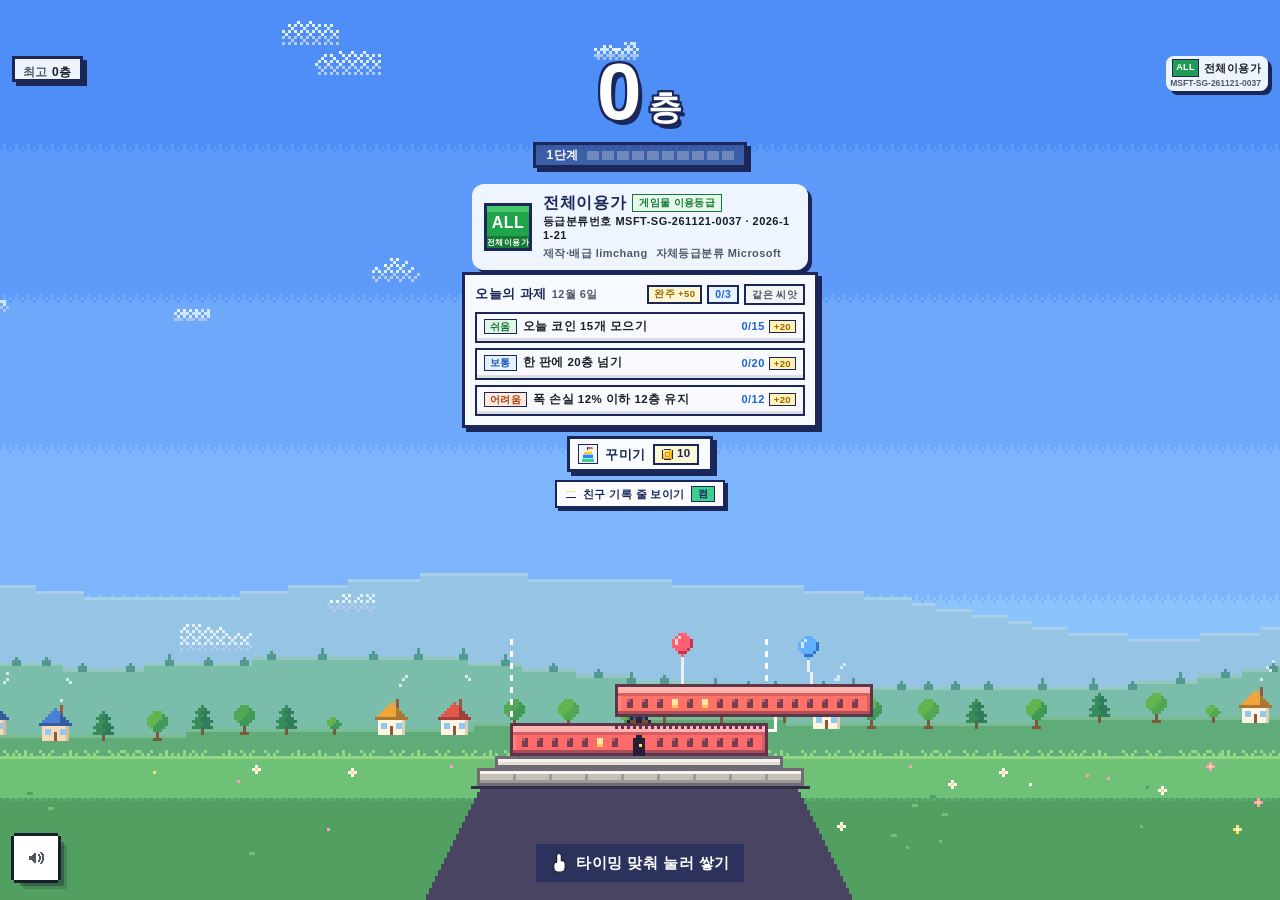
==== commit 4107773a: "친구 기록 줄·층수 순위" ====
--- a/index.html
+++ b/index.html
@@ -18,8 +18,8 @@
         background: #4f8df7;
       }
     </style>
-    <script type="module" crossorigin src="./assets/index-Bv12u-8X.js"></script>
-    <link rel="stylesheet" crossorigin href="./assets/index-MsRRFN4E.css">
+    <script type="module" crossorigin src="./assets/index-S00hB1ku.js"></script>
+    <link rel="stylesheet" crossorigin href="./assets/index-BNhNs67I.css">
     <meta name="description" content="탭 한 번에 한 층, 딱 맞춰 쌓는 픽셀 타이밍 탑 쌓기 게임" />
     <meta property="og:url" content="https://chagok.limchang.dev/" />
     <meta property="og:image" content="https://chagok.limchang.dev/og-share.png" />
--- a/assets/index-BNhNs67I.css
+++ b/assets/index-BNhNs67I.css
@@ -0,0 +1 @@
+.cg-ui{--cg-blue: #3182f6;--cg-blue-press: #1b64da;--cg-blue-soft: #e8f3ff;--cg-ink: #191f28;--cg-ink-2: #4e5968;--cg-ink-3: #8b95a1;--cg-line: #e5e8eb;--cg-fill: #f2f4f6;--cg-fill-press: #e5e8eb;--cg-white: #ffffff;--cg-navy: #1c2759;--cg-gold: #ffc93c;--cg-gold-deep: #f0a500;--cg-coral: #ff6b6b;--cg-orange: #ff9f5a;--cg-flame: #ff5a3c;--cg-safe-top: env(safe-area-inset-top, 0px);--cg-safe-bottom: env(safe-area-inset-bottom, 0px);--cg-close-w: 96px;--cg-close-h: 48px;--cg-side: 20px;--cg-r-chip: 10px;--cg-r-cell: 12px;--cg-r-btn: 16px;--cg-r-sheet: 24px;--cg-shadow-cell: 0 3px 10px rgba(20, 30, 70, .16);--cg-shadow-btn: 0 8px 18px rgba(20, 30, 70, .18);--cg-outline: 2px 0 0 var(--cg-navy), -2px 0 0 var(--cg-navy), 0 2px 0 var(--cg-navy), 0 -2px 0 var(--cg-navy), 1.5px 1.5px 0 var(--cg-navy), -1.5px 1.5px 0 var(--cg-navy), 1.5px -1.5px 0 var(--cg-navy), -1.5px -1.5px 0 var(--cg-navy);font-family:Toss Product Sans,-apple-system,BlinkMacSystemFont,Apple SD Gothic Neo,Pretendard,Noto Sans KR,sans-serif;color:var(--cg-ink);-webkit-font-smoothing:antialiased;-webkit-tap-highlight-color:transparent;-webkit-user-select:none;user-select:none;-webkit-touch-callout:none;box-sizing:border-box}.cg-ui *,.cg-ui *:before,.cg-ui *:after{box-sizing:border-box}.cg-btn{--cg-btn-edge: rgba(0, 0, 0, .18);-webkit-appearance:none;-moz-appearance:none;appearance:none;border:0;margin:0;min-width:0;height:56px;padding:0 18px;border-radius:var(--cg-r-btn);font:inherit;font-size:17px;font-weight:700;letter-spacing:-.01em;line-height:1;display:inline-flex;align-items:center;justify-content:center;gap:8px;white-space:nowrap;cursor:pointer;touch-action:manipulation;box-shadow:0 4px 0 var(--cg-btn-edge),var(--cg-shadow-btn);transition:transform 90ms ease,box-shadow 90ms ease,background-color .12s ease,opacity .12s ease}.cg-btn:active:not(:disabled){transform:translateY(2px);box-shadow:0 2px 0 var(--cg-btn-edge),0 3px 8px #141e4624}.cg-btn:disabled{opacity:.55;cursor:default;transform:none}.cg-btn:focus-visible{outline:3px solid rgba(49,130,246,.45);outline-offset:2px}.cg-btn--primary{--cg-btn-edge: var(--cg-blue-press);background:var(--cg-blue);color:var(--cg-white)}.cg-btn--primary:active{background:#2a76e6}.cg-btn--soft{--cg-btn-edge: #bcd8fb;background:var(--cg-blue-soft);color:var(--cg-blue-press)}.cg-btn--soft:active{background:#d9eaff}.cg-btn--gray{--cg-btn-edge: #d3d9df;background:var(--cg-fill);color:var(--cg-ink-2)}.cg-btn--gray:active{background:var(--cg-fill-press)}.cg-btn--brag{--cg-btn-edge: var(--cg-gold-deep);background:var(--cg-gold);color:var(--cg-navy)}.cg-btn--brag:active{background:#f4bc24}.cg-btn--rank{--cg-btn-edge: #8ec5fc;background:#dceeff;color:var(--cg-blue-press)}.cg-btn--rank:active{background:#c8e3ff}.cg-rank-trophy{flex:none;width:18px;height:18px}.cg-btn--block{width:100%}.cg-tag{flex:none;height:22px;padding:0 7px;border-radius:6px;background:var(--cg-blue);color:var(--cg-white);font-size:12px;font-weight:700;line-height:22px;letter-spacing:0}.cg-spinner{flex:none;width:18px;height:18px;border-radius:50%;border:2.5px solid rgba(27,100,218,.25);border-top-color:var(--cg-blue-press);animation:cg-spin .7s linear infinite}.cg-hud{position:absolute;top:0;right:0;bottom:0;left:0;z-index:5;pointer-events:none}.cg-hud-left{position:absolute;top:calc(var(--cg-safe-top) + var(--cg-close-h) + 8px);left:12px;max-width:calc(50% - 76px);display:flex;flex-direction:column;align-items:flex-start;gap:4px}.cg-hud-best,.cg-hud-today{max-width:100%;height:26px;padding:0 8px;border-radius:8px;background:#ffffffe6;color:var(--cg-ink-2);font-size:12px;font-weight:600;line-height:26px;white-space:nowrap;overflow:hidden;text-overflow:ellipsis;box-shadow:var(--cg-shadow-cell);transition:background-color .2s ease,color .2s ease}.cg-hud-best b,.cg-hud-today b{margin-left:4px;color:var(--cg-ink);font-weight:800;font-variant-numeric:tabular-nums}.cg-hud-today{background:#ffffffbd}.cg-hud-best.is-beaten{background:var(--cg-blue);color:var(--cg-white)}.cg-hud-best.is-beaten b{color:var(--cg-white)}.cg-hud-center{position:absolute;top:calc(var(--cg-safe-top) + var(--cg-close-h) + 4px);left:0;right:0;padding:0 12px;display:flex;flex-direction:column;align-items:center}.cg-hud-score{display:inline-block;color:var(--cg-white);font-size:80px;font-weight:900;line-height:1;letter-spacing:-.02em;font-variant-numeric:tabular-nums;text-shadow:var(--cg-outline),0 6px 0 rgba(28,39,89,.55),0 12px 24px rgba(10,16,40,.3);animation:cg-score-pop .2s ease-out}.cg-hud-score.is-mid{font-size:64px}.cg-hud-score.is-long{font-size:48px}.cg-hud-score.is-xl{font-size:40px}.cg-hud-level{margin-top:10px;height:26px;padding:0 10px;border-radius:13px;background:#1c275980;border:1.5px solid rgba(255,255,255,.38);display:inline-flex;align-items:center;gap:8px;box-shadow:var(--cg-shadow-cell)}.cg-hud-level-name{color:var(--cg-white);font-size:12px;font-weight:800;line-height:1;white-space:nowrap;font-variant-numeric:tabular-nums}.cg-hud-level-cells{display:inline-flex;gap:3px}.cg-hud-level-cells i{display:block;width:12px;height:9px;border-radius:2.5px;background:#ffffff42}.cg-hud-level-cells i.is-on{background:var(--cg-gold);box-shadow:inset 0 2px #ffffff8c}.cg-hud-level-cells i.is-last{animation:cg-cell-pop .26s cubic-bezier(.2,1.5,.4,1)}.cg-hud-level.is-flash{animation:cg-level-flash .8s ease-out}.cg-hud-level.is-flash .cg-hud-level-cells i{animation:cg-cell-drain .8s ease-out}.cg-hud-row{margin-top:6px;max-width:100%;display:flex;flex-wrap:wrap;align-items:center;justify-content:center;gap:6px}.cg-hud-streak{height:30px;padding:0 11px 0 9px;border-radius:var(--cg-r-chip);background:var(--cg-white);color:var(--cg-blue-press);font-size:14px;font-weight:800;line-height:1;white-space:nowrap;display:inline-flex;align-items:center;gap:7px;box-shadow:var(--cg-shadow-cell);animation:cg-chip-pop .26s cubic-bezier(.2,1.4,.4,1)}.cg-hud-streak-cells{display:inline-flex;gap:3px}.cg-hud-streak-cells i{display:block;width:13px;height:10px;border-radius:3px;background:var(--cg-fill-press)}.cg-hud-streak-cells i.is-on{background:var(--cg-blue);box-shadow:inset 0 2px #fff6}.cg-hud-streak-num{font-variant-numeric:tabular-nums}.cg-hud-streak.is-full .cg-hud-streak-cells{animation:cg-widen .52s cubic-bezier(.2,1.3,.4,1) .12s}.cg-hud-streak-wide{height:20px;padding:0 6px;border-radius:6px;background:var(--cg-blue);color:var(--cg-white);font-size:11px;font-style:normal;font-weight:800;line-height:20px}.cg-hud-streak.is-hot{background:linear-gradient(180deg,#ff8a3d 0%,var(--cg-flame) 100%);color:var(--cg-white);box-shadow:0 0 0 2px #ffe066bf,0 4px 14px #ff5a3c73}.cg-hud-streak.is-hot .cg-hud-streak-cells i{background:#ffffff57}.cg-hud-streak.is-hot .cg-hud-streak-cells i.is-on{background:#ffe066}.cg-hud-streak.is-hot .cg-hud-streak-wide{background:var(--cg-white);color:var(--cg-flame)}.cg-hud-near{height:30px;padding:0 11px;border-radius:var(--cg-r-chip);background:var(--cg-gold);color:var(--cg-navy);font-size:14px;font-weight:800;line-height:30px;white-space:nowrap;box-shadow:0 0 0 2px #ffffffb3,var(--cg-shadow-cell);animation:cg-blink .76s ease-in-out infinite}.cg-hud-near b{font-weight:900;font-variant-numeric:tabular-nums}.cg-hud-pause{position:absolute;top:0;right:0;bottom:0;left:0;display:flex;flex-direction:column;align-items:center;justify-content:center;gap:16px;padding:0 var(--cg-side);background:#191f285c;pointer-events:none;animation:cg-fade-in .16s ease-out}.cg-hud-pause-mark{display:flex;gap:10px}.cg-hud-pause-mark i{display:block;width:11px;height:36px;border-radius:3px;background:var(--cg-white);box-shadow:0 4px 14px #0003}.cg-hud-pause-text{color:var(--cg-white);font-size:34px;font-weight:800;line-height:1.2;letter-spacing:-.02em;text-align:center;text-shadow:0 2px 0 rgba(0,0,0,.12),0 8px 22px rgba(0,0,0,.28);animation:cg-pause-pulse 1.4s ease-in-out infinite}.cg-rating{position:absolute;top:calc(var(--cg-safe-top) + var(--cg-close-h) + 8px);right:12px;z-index:22;max-width:calc(50% - 42px);padding:3px 7px 3px 4px;border-radius:8px;background:#ffffffe6;color:var(--cg-ink);display:flex;flex-direction:column;align-items:flex-end;gap:2px;pointer-events:none;box-shadow:var(--cg-shadow-cell)}.cg-rating-row{display:inline-flex;align-items:center;gap:5px;white-space:nowrap}.cg-rating-mark{flex:none;min-width:24px;height:18px;padding:0 3px;border-radius:4px;background:#1f9d55;color:var(--cg-white);font-size:9px;font-weight:900;line-height:18px;text-align:center;letter-spacing:0}.cg-rating-label{font-size:11px;font-weight:800;line-height:1.1;color:var(--cg-ink);white-space:nowrap}.cg-rating-id{max-width:100%;overflow:hidden;text-overflow:ellipsis;white-space:nowrap;font-size:9px;font-weight:700;line-height:1.1;color:var(--cg-ink-2);font-variant-numeric:tabular-nums}.cg-rating-notice{position:absolute;left:50%;transform:translate(-50%);top:calc(var(--cg-safe-top) + var(--cg-close-h) + 136px);z-index:24;width:min(calc(100% - 28px),336px);padding:10px 12px;border-radius:12px;background:#ffffffe6;color:var(--cg-ink);display:flex;align-items:center;gap:11px;pointer-events:none;box-shadow:var(--cg-shadow-cell);opacity:1;transition:opacity .28s ease}.cg-rating-notice.is-leaving{opacity:0}.cg-rating-emblem{flex:none;display:block;width:48px;height:48px}.cg-rating-notice-body{flex:1 1 auto;min-width:0;display:flex;flex-direction:column;gap:3px}.cg-rating-notice-head{display:flex;align-items:center;gap:6px;flex-wrap:wrap}.cg-rating-notice-title{font-size:16px;font-weight:900;line-height:1.15;color:var(--cg-navy)}.cg-rating-notice-tag{padding:2px 6px;border-radius:6px;background:#e6f7ec;color:#157a36;font-size:10px;font-weight:800;line-height:1.2}.cg-rating-notice-id{font-size:11px;font-weight:700;line-height:1.25;color:var(--cg-ink);font-variant-numeric:tabular-nums;word-break:break-all}.cg-rating-notice-meta{display:flex;flex-wrap:wrap;column-gap:8px;row-gap:1px;font-size:11px;font-weight:700;line-height:1.3;color:var(--cg-ink-2)}.cg-hint{position:absolute;left:0;right:0;bottom:calc(var(--cg-safe-bottom) + 18px);z-index:10;display:flex;flex-direction:column;align-items:center;gap:6px;padding:0 var(--cg-side);pointer-events:none;animation:cg-fade-in .24s ease-out}.cg-hint-pill{display:inline-flex;align-items:center;gap:8px;padding:8px 14px;border-radius:var(--cg-r-btn);background:#1c27599e;color:var(--cg-white);font-size:15px;font-weight:800;line-height:1.2;white-space:nowrap;animation:cg-hint-blink 1.2s steps(2,jump-none) infinite}.cg-hint-tap{flex:none;width:18px;height:22px}.cg-hint-sub{color:#ffffffe6;font-size:12px;font-weight:700;text-shadow:0 1px 0 rgba(0,0,0,.25)}@keyframes cg-hint-blink{0%{opacity:1}to{opacity:.55}}@media(prefers-reduced-motion:reduce){.cg-hint-pill{animation:none}}.cg-over{position:absolute;top:0;right:0;bottom:0;left:0;z-index:20;display:flex;flex-direction:column;justify-content:flex-end;align-items:center;background:linear-gradient(to bottom,#0a102800,#0a102800,#0a10284d);animation:cg-fade-in .22s ease-out}.cg-sheet{position:relative;width:100%;max-width:520px;max-height:calc(100% - var(--cg-safe-top) - var(--cg-close-h) - 24px);padding:18px var(--cg-side) calc(var(--cg-safe-bottom) + 16px);border-radius:var(--cg-r-sheet) var(--cg-r-sheet) 0 0;background:var(--cg-white);box-shadow:0 -8px 30px #0a102833;display:flex;flex-direction:column;gap:10px;animation:cg-sheet-up .34s cubic-bezier(.2,.85,.25,1)}.cg-sheet.is-new{box-shadow:inset 0 4px 0 var(--cg-gold),0 -8px 30px #0a102833}.cg-sheet-ribbon{position:absolute;top:-16px;left:0;right:0;display:flex;justify-content:center;pointer-events:none;animation:cg-chip-pop .42s cubic-bezier(.2,1.5,.4,1) .3s backwards}.cg-sheet-ribbon span{position:relative;height:32px;padding:0 18px;border-radius:8px;background:linear-gradient(180deg,#ffd766 0%,var(--cg-gold) 100%);color:var(--cg-navy);font-size:15px;font-weight:900;line-height:32px;white-space:nowrap;box-shadow:inset 0 2px #fff9,0 3px 0 var(--cg-gold-deep),0 6px 14px #f0a50059}.cg-sheet-ribbon span:before,.cg-sheet-ribbon span:after{content:"";position:absolute;top:7px;width:14px;height:28px;background:var(--cg-gold-deep)}.cg-sheet-ribbon span:before{right:100%;clip-path:polygon(0 0,100% 0,100% 100%,0 100%,45% 50%)}.cg-sheet-ribbon span:after{left:100%;clip-path:polygon(0 0,100% 0,55% 50%,100% 100%,0 100%)}.cg-sheet.is-today .cg-sheet-ribbon span{background:linear-gradient(180deg,#5a9df8 0%,var(--cg-blue) 100%);color:var(--cg-white);box-shadow:inset 0 2px #ffffff59,0 3px 0 var(--cg-blue-press),0 6px 14px #3182f659}.cg-sheet.is-today .cg-sheet-ribbon span:before,.cg-sheet.is-today .cg-sheet-ribbon span:after{background:var(--cg-blue-press)}.cg-sparks{position:absolute;top:-44px;left:0;right:0;height:70px;pointer-events:none}.cg-sparks i{position:absolute;width:16px;height:16px;background:#ffe58a;clip-path:polygon(50% 0,62% 38%,100% 50%,62% 62%,50% 100%,38% 62%,0 50%,38% 38%);filter:drop-shadow(0 0 4px rgba(255,201,60,.9));animation:cg-twinkle 1.3s ease-in-out infinite}.cg-sparks i:nth-child(1){left:calc(50% - 118px);top:26px}.cg-sparks i:nth-child(2){left:calc(50% - 86px);top:2px;width:11px;height:11px;animation-delay:.32s}.cg-sparks i:nth-child(3){left:calc(50% + 72px);top:0;animation-delay:.62s}.cg-sparks i:nth-child(4){left:calc(50% + 104px);top:30px;width:12px;height:12px;animation-delay:.18s}.cg-sparks i:nth-child(5){left:calc(50% - 8px);top:-6px;width:10px;height:10px;animation-delay:.9s}.cg-sheet-head{display:flex;align-items:flex-end;justify-content:space-between;gap:10px;min-height:46px}.cg-sheet-scorebox{min-width:0;display:flex;align-items:baseline;gap:8px}.cg-sheet-label{flex:none;color:var(--cg-ink-3);font-size:13px;font-weight:700;line-height:1;white-space:nowrap}.cg-sheet-score{color:var(--cg-ink);font-size:44px;font-weight:900;line-height:1;letter-spacing:-.03em;white-space:nowrap;font-variant-numeric:tabular-nums}.cg-sheet-score.is-new{color:var(--cg-blue)}.cg-sheet-unit{margin-left:3px;color:var(--cg-ink-2);font-size:18px;font-weight:700;letter-spacing:0}.cg-sheet-side{flex:none;display:flex;flex-direction:column;align-items:flex-end;gap:4px}.cg-sheet-best,.cg-sheet-today{display:flex;align-items:baseline;gap:6px;color:var(--cg-ink-3);font-size:12px;font-weight:700;line-height:1.2;white-space:nowrap}.cg-sheet-best b,.cg-sheet-today b{color:var(--cg-ink);font-size:15px;font-weight:800;font-variant-numeric:tabular-nums}.cg-sheet-today b{color:var(--cg-ink-2);font-size:14px}.cg-sheet-best.is-new,.cg-sheet-best.is-new b,.cg-sheet-today.is-new,.cg-sheet-today.is-new b{color:var(--cg-blue-press)}.cg-sheet-stats{display:grid;grid-auto-flow:column;grid-auto-columns:minmax(0,1fr);gap:6px}.cg-stat{min-width:0;padding:7px 4px 8px;border-radius:var(--cg-r-cell);background:var(--cg-fill);text-align:center;animation:cg-rise-in .3s ease-out backwards}.cg-stat:nth-child(1){animation-delay:.2s}.cg-stat:nth-child(2){animation-delay:.27s}.cg-stat:nth-child(3){animation-delay:.34s}.cg-stat b{display:block;color:var(--cg-ink);font-size:19px;font-weight:800;line-height:1.1;white-space:nowrap;font-variant-numeric:tabular-nums}.cg-stat b small{margin-left:1px;color:var(--cg-ink-2);font-size:12px;font-weight:700}.cg-stat span{display:block;margin-top:3px;color:var(--cg-ink-3);font-size:11px;font-weight:700;line-height:1.2;white-space:nowrap}.cg-sheet-rank{padding:9px 12px 10px;border-radius:var(--cg-r-cell);background:#fff6dc}.cg-rank-row{display:flex;align-items:center;gap:6px;min-width:0}.cg-rank-mark{flex:none;width:18px;height:18px}.cg-rank-name{flex:none;color:var(--cg-navy);font-size:15px;font-weight:900;line-height:1.2;white-space:nowrap}.cg-rank-next{flex:1 1 auto;min-width:0;color:#9a6a00;font-size:12px;font-weight:700;line-height:1.2;text-align:right;white-space:nowrap;overflow:hidden;text-overflow:ellipsis}.cg-rank-bar{height:8px;margin-top:7px;border-radius:4px;background:#9a6a0029;overflow:hidden}.cg-rank-bar i{display:block;height:100%;border-radius:4px;background:linear-gradient(90deg,var(--cg-coral) 0%,var(--cg-orange) 55%,var(--cg-gold) 100%);transform-origin:0 50%;animation:cg-bar-grow .7s cubic-bezier(.2,.8,.2,1) .38s backwards}.cg-sheet-actions{margin-top:2px;padding-bottom:4px;display:flex;flex-direction:column;gap:9px}.cg-sheet-actions .cg-btn{height:50px;box-shadow:0 4px 0 var(--cg-btn-edge)}.cg-sheet-actions .cg-btn:active:not(:disabled){box-shadow:0 2px 0 var(--cg-btn-edge)}.cg-sheet-actions.is-locked{pointer-events:none}.cg-sheet-row{display:flex;gap:8px}.cg-sheet-row .cg-btn--gray{flex:1 1 0}.cg-sheet-row .cg-btn--primary{flex:2 1 0}.cg-sheet-social{display:flex;gap:8px}.cg-sheet-social .cg-btn{flex:1 1 0;height:48px;font-size:15px;padding:0 10px;gap:6px}.cg-sheet-social .cg-btn--share{flex:1.25 1 0}.cg-sheet-util{display:flex;justify-content:center;gap:8px}.cg-btn-mini{-webkit-appearance:none;-moz-appearance:none;appearance:none;margin:0;height:34px;padding:0 13px;border:0;border-radius:10px;background:var(--cg-fill);color:var(--cg-ink-2);font:inherit;font-size:12px;font-weight:700;line-height:1;display:inline-flex;align-items:center;justify-content:center;white-space:nowrap;cursor:pointer;touch-action:manipulation}.cg-btn-mini.is-accent{background:var(--cg-blue-soft);color:var(--cg-blue-press)}.cg-btn-mini:disabled{opacity:.55;cursor:default}@keyframes cg-fade-in{0%{opacity:0}to{opacity:1}}@keyframes cg-sheet-up{0%{transform:translateY(100%)}to{transform:translateY(0)}}@keyframes cg-score-pop{0%{transform:scale(1.16)}to{transform:scale(1)}}@keyframes cg-chip-pop{0%{transform:scale(.7);opacity:0}to{transform:scale(1);opacity:1}}@keyframes cg-spin{to{transform:rotate(360deg)}}@keyframes cg-pause-pulse{0%,to{opacity:1}50%{opacity:.62}}@keyframes cg-rise-in{0%{transform:translateY(8px);opacity:0}to{transform:translateY(0);opacity:1}}@keyframes cg-cell-pop{0%{transform:scale(.4)}to{transform:scale(1)}}@keyframes cg-level-flash{0%{transform:scale(1.14);background:#ffc93cf2;box-shadow:0 0 0 6px #ffe0668c}45%{transform:scale(1.04);background:#ffc93cb3;box-shadow:0 0 0 10px #ffe06600}to{transform:scale(1);background:#1c275980;box-shadow:0 0 #ffe06600}}@keyframes cg-cell-drain{0%,45%{background:var(--cg-white)}to{background:#ffffff42}}@keyframes cg-widen{0%{transform:scaleX(1)}45%{transform:scaleX(1.35)}to{transform:scaleX(1)}}@keyframes cg-blink{0%,to{opacity:1;transform:scale(1)}50%{opacity:.55;transform:scale(.97)}}@keyframes cg-twinkle{0%,to{transform:scale(.3) rotate(0);opacity:0}50%{transform:scale(1) rotate(20deg);opacity:1}}@keyframes cg-bar-grow{0%{transform:scaleX(0)}to{transform:scaleX(1)}}@media(max-height:620px){.cg-hud-score{font-size:60px}.cg-hud-score.is-mid{font-size:54px}.cg-hud-score.is-long{font-size:44px}.cg-hud-level{margin-top:8px}.cg-hud-pause-text{font-size:28px}}@media(max-height:600px){.cg-sheet{padding-top:16px;padding-bottom:calc(var(--cg-safe-bottom) + 12px);gap:8px}.cg-sheet-head{min-height:36px}.cg-sheet-score{font-size:34px}.cg-sheet-unit{font-size:15px}.cg-stat{padding:6px 4px;display:flex;align-items:baseline;justify-content:center;gap:4px}.cg-stat b{font-size:16px}.cg-stat span{margin-top:0}.cg-sheet-rank{padding:7px 10px 8px}.cg-rank-bar{height:6px;margin-top:5px}.cg-sheet-actions{gap:7px}.cg-sheet-actions .cg-btn{height:44px;font-size:15px}.cg-sheet-social .cg-btn{height:42px;font-size:14px}.cg-btn-mini{height:30px;font-size:11px}}@media(max-height:440px){.cg-sheet-stats{display:none}}@media(max-width:340px){.cg-btn{font-size:15px;padding:0 12px}.cg-hud-score{font-size:64px}.cg-hud-score.is-mid{font-size:54px}.cg-hud-score.is-long{font-size:42px}.cg-hud-level{padding:0 8px;gap:6px}.cg-hud-level-cells i{width:11px}.cg-hud-streak,.cg-hud-near{font-size:13px;padding-left:8px;padding-right:9px}.cg-hud-pause-text{font-size:30px}.cg-sheet-score{font-size:38px}.cg-sheet-label{font-size:12px}.cg-rank-name{font-size:14px}.cg-rank-next{font-size:11px}.cg-rating{right:8px;padding:2px 6px 2px 3px}.cg-rating-label{font-size:10px}}@media(max-width:340px)and (max-height:620px){.cg-hud-score{font-size:58px}.cg-hud-score.is-mid{font-size:52px}.cg-hud-score.is-long{font-size:42px}.cg-sheet-score{font-size:32px}}@supports (corner-shape: squircle){.cg-btn{border-radius:22px;corner-shape:squircle}.cg-hud-streak,.cg-hud-near,.cg-stat,.cg-sheet-rank{border-radius:16px;corner-shape:squircle}.cg-hud-best,.cg-hud-today{border-radius:11px;corner-shape:squircle}}@media(prefers-reduced-motion:reduce){.cg-ui,.cg-ui *:not(.cg-spinner),.cg-ui *:before,.cg-ui *:after{animation:none!important;transition:none!important}}.cg-hud-scorewrap{position:relative;display:inline-block;line-height:1}.cg-hud-gain{position:absolute;left:100%;top:8px;margin-left:4px;color:var(--cg-white);font-size:26px;font-weight:900;line-height:1;white-space:nowrap;font-variant-numeric:tabular-nums;text-shadow:var(--cg-outline),0 3px 0 rgba(28,39,89,.55);pointer-events:none;opacity:0;animation:cg-gain-up .9s cubic-bezier(.2,.8,.3,1) forwards}.cg-hud-gain.is-big{top:0;color:var(--cg-gold);font-size:36px;animation-duration:1.1s}.cg-hud-stage-wrap{position:absolute;top:calc(100% + 7px);left:50%;width:0;display:flex;justify-content:center;pointer-events:none;z-index:2}.cg-hud-stage{flex:none;height:30px;padding:0 14px;border-radius:15px;background:var(--cg-gold);color:var(--cg-navy);font-size:14px;font-weight:900;line-height:30px;white-space:nowrap;box-shadow:0 3px 0 var(--cg-gold-deep),var(--cg-shadow-cell);opacity:0;animation:cg-stage-band 1.4s ease-out forwards}.cg-badge{flex:none;display:block;width:22px;height:22px}.cg-rank-badge{width:26px;height:26px}.cg-badge.is-locked{opacity:.3;filter:grayscale(1)}.cg-badge.is-next{opacity:.6;outline:2px dashed var(--cg-gold-deep);outline-offset:1px;border-radius:6px;animation:cg-next-badge 1.6s ease-in-out infinite}.cg-badge-shelf{display:flex;align-items:center;gap:8px;margin-top:8px;min-width:0}.cg-badge-shelf-label{flex:none;color:#9a6a00;font-size:12px;font-weight:700;line-height:1;white-space:nowrap;font-variant-numeric:tabular-nums}.cg-badge-shelf-label b{color:var(--cg-navy);font-weight:900}.cg-badge-shelf-row{flex:1 1 auto;min-width:0;display:flex;justify-content:flex-end;gap:3px}.cg-confetti{position:absolute;top:0;right:0;bottom:0;left:0;z-index:3;overflow:hidden;pointer-events:none}.cg-confetti i{position:absolute;top:-16px;display:block;background:var(--cg-cf-c, var(--cg-gold));opacity:0;animation-name:cg-confetti-fall;animation-timing-function:cubic-bezier(.25,.6,.4,1);animation-fill-mode:forwards}@keyframes cg-gain-up{0%{opacity:0;transform:translateY(10px) scale(.5)}18%{opacity:1;transform:translateY(0) scale(1.15)}34%{transform:translateY(-4px) scale(1)}75%{opacity:1;transform:translateY(-16px) scale(1)}to{opacity:0;transform:translateY(-28px) scale(1)}}@keyframes cg-stage-band{0%{opacity:0;transform:scale(.6)}12%{opacity:1;transform:scale(1.08)}22%{transform:scale(1)}82%{opacity:1;transform:scale(1)}to{opacity:0;transform:translateY(-4px) scale(.96)}}@keyframes cg-next-badge{0%,to{opacity:.6}50%{opacity:.9}}@keyframes cg-confetti-fall{0%{opacity:1;transform:translate(0) rotate(0)}80%{opacity:1}to{opacity:0;transform:translate(var(--cg-cf-x, 0),64vh) rotate(var(--cg-cf-r, 360deg))}}@media(max-height:620px){.cg-rating-notice{top:calc(var(--cg-safe-top) + var(--cg-close-h) + 112px);padding:8px 10px}.cg-rating-emblem{width:42px;height:42px}.cg-badge-shelf{margin-top:6px;padding:4px 6px}.cg-badge-shelf .cg-badge{width:16px;height:16px}}@media(max-height:520px){.cg-badge-shelf-row{display:none}}@media(max-width:360px){.cg-sheet-social{gap:6px}.cg-sheet-social .cg-btn{font-size:13.5px;padding:0 7px;gap:5px}}@media(max-width:340px){.cg-badge{width:18px;height:18px}.cg-rank-badge{width:22px;height:22px}.cg-badge-shelf-row{gap:2px}.cg-hud-gain{font-size:22px}.cg-hud-gain.is-big{font-size:30px}.cg-sheet-social{gap:6px}.cg-sheet-social .cg-btn{font-size:13px;padding:0 6px;gap:4px}.cg-rank-trophy{width:15px;height:15px}}@media(prefers-reduced-motion:reduce){.cg-confetti{display:none}}:root[data-skin=pixel] .cg-ui{--cg-r-chip: 0px;--cg-r-cell: 0px;--cg-r-btn: 0px;--cg-r-sheet: 0px;--cg-shadow-cell: 4px 4px 0 var(--cg-navy);--cg-shadow-btn: 4px 4px 0 var(--cg-navy);--cg-outline: 2px 0 0 var(--cg-navy), -2px 0 0 var(--cg-navy), 0 2px 0 var(--cg-navy), 0 -2px 0 var(--cg-navy), 2px 2px 0 var(--cg-navy), -2px 2px 0 var(--cg-navy), 2px -2px 0 var(--cg-navy), -2px -2px 0 var(--cg-navy);letter-spacing:.03em}:root[data-skin=pixel] .cg-ui *,:root[data-skin=pixel] .cg-ui *:before,:root[data-skin=pixel] .cg-ui *:after{border-radius:0!important;animation-timing-function:steps(5,end)!important;transition-timing-function:steps(2,end)!important}:root[data-skin=pixel] .cg-ui .cg-spinner{animation-timing-function:steps(8,end)!important}:root[data-skin=pixel] .cg-ui :is(b,span,em,p,h1,small,strong,button){font-weight:900;letter-spacing:.04em}:root[data-skin=pixel] .cg-ui .cg-btn{border:3px solid var(--cg-navy);box-shadow:4px 4px 0 var(--cg-navy)}:root[data-skin=pixel] .cg-ui .cg-btn:active:not(:disabled){transform:translate(2px,2px);box-shadow:2px 2px 0 var(--cg-navy)}:root[data-skin=pixel] .cg-ui .cg-btn:focus-visible{outline:3px solid var(--cg-gold);outline-offset:2px}:root[data-skin=pixel] .cg-ui .cg-btn-mini{border:2px solid var(--cg-navy);box-shadow:2px 2px 0 var(--cg-navy)}:root[data-skin=pixel] .cg-ui .cg-btn-mini:active:not(:disabled){transform:translate(1px,1px);box-shadow:1px 1px 0 var(--cg-navy)}:root[data-skin=pixel] .cg-ui .cg-tag{border:2px solid var(--cg-navy);line-height:18px}:root[data-skin=pixel] .cg-ui :is(.cg-hud-best,.cg-hud-today,.cg-hud-mode,.cg-hud-golden,.cg-hud-level,.cg-hud-streak,.cg-hud-near,.cg-stat,.cg-sheet-rank,.cg-hud-stage){border:3px solid var(--cg-navy);box-shadow:4px 4px 0 var(--cg-navy)}:root[data-skin=pixel] .cg-ui .cg-rating{border:2px solid var(--cg-navy);box-shadow:3px 3px 0 var(--cg-navy);background:#fff}:root[data-skin=pixel] .cg-ui .cg-rating-mark{border:1.5px solid var(--cg-navy);line-height:15px}:root[data-skin=pixel] .cg-ui .cg-rating-id{font-size:8.5px;letter-spacing:0}:root[data-skin=pixel] .cg-ui .cg-rating-notice{border:3px solid var(--cg-navy);box-shadow:4px 4px #1c27598c;background:#ffffffeb}:root[data-skin=pixel] .cg-ui .cg-rating-notice-tag{border:1.5px solid #157a36}:root[data-skin=pixel] .cg-ui .cg-hud-stage{line-height:24px}:root[data-skin=pixel] .cg-ui .cg-hud-streak.is-hot{background:var(--cg-flame)}:root[data-skin=pixel] .cg-over{background:#0a102824}:root[data-skin=pixel] .cg-ui .cg-sheet{border-top:3px solid var(--cg-navy);box-shadow:0 -4px #1c275959}:root[data-skin=pixel] .cg-ui .cg-sheet.is-new{box-shadow:inset 0 4px 0 var(--cg-gold),0 -4px #1c275959}:root[data-skin=pixel] .cg-ui .cg-sheet-ribbon span{background:var(--cg-gold);border:3px solid var(--cg-navy);box-shadow:3px 3px 0 var(--cg-navy)}:root[data-skin=pixel] .cg-ui .cg-sheet.is-today .cg-sheet-ribbon span{background:var(--cg-blue)}:root[data-skin=pixel] .cg-ui :is(.cg-sparks i,.cg-badge.is-locked){filter:none}:root[data-skin=pixel] .cg-ui .cg-badge.is-locked{opacity:.25}:root[data-skin=pixel] .cg-ui .cg-badge.is-next{opacity:.6;outline:2px solid var(--cg-navy)}:root[data-skin=pixel] .cg-ui .cg-hud-score{text-shadow:var(--cg-outline),4px 5px 0 var(--cg-navy)}:root[data-skin=pixel] .cg-ui :is(.cg-hud-pause-text,.cg-hud-gain){text-shadow:var(--cg-outline),3px 3px 0 var(--cg-navy)}:root[data-skin=pixel] .cg-ui .cg-rank-bar{height:12px;border:2px solid var(--cg-navy);background:var(--cg-white)}:root[data-skin=pixel] .cg-ui .cg-rank-bar i{background:repeating-linear-gradient(90deg,var(--cg-orange) 0 8px,transparent 8px 10px)}:root[data-skin=pixel] .cg-ui .cg-hud-level-cells i{box-shadow:none}:root[data-skin=pixel] .cg-confetti i{animation-timing-function:steps(10,end)!important}.cg-hint{padding:0 68px}.cg-hint-pill.is-daily{background:var(--cg-gold);color:var(--cg-navy);border:3px solid var(--cg-navy);box-shadow:4px 4px 0 var(--cg-navy)}.cg-mode-btn{pointer-events:auto;-webkit-appearance:none;-moz-appearance:none;appearance:none;margin-top:2px;padding:7px 12px;border:3px solid var(--cg-navy);background:#fff;color:var(--cg-navy);font:inherit;font-size:13px;font-weight:900;line-height:1.1;display:inline-flex;align-items:center;gap:6px;white-space:nowrap;cursor:pointer;touch-action:manipulation;box-shadow:4px 4px 0 var(--cg-navy)}.cg-mode-btn:active{transform:translate(2px,2px);box-shadow:2px 2px 0 var(--cg-navy)}.cg-mode-btn em{font-style:normal;padding:2px 6px;background:var(--cg-gold);color:var(--cg-navy);border:2px solid var(--cg-navy);font-size:11px}.cg-mode-btn.is-daily{background:var(--cg-blue-soft);color:var(--cg-blue-press)}.cg-hint-invite{background:var(--cg-gold);color:var(--cg-navy);border:3px solid var(--cg-navy);box-shadow:4px 4px 0 var(--cg-navy);padding:6px 12px;font-size:13px;font-weight:900;line-height:1.25;white-space:nowrap;max-width:calc(100vw - 32px);margin:0 -48px;text-align:center}@media(max-width:340px){.cg-hint-invite{font-size:12px;padding:5px 10px}}.cg-hud-mode{max-width:100%;height:26px;padding:0 8px;background:var(--cg-gold);color:var(--cg-navy);font-size:11px;font-weight:900;line-height:20px;white-space:nowrap;overflow:hidden;text-overflow:ellipsis}.cg-hud-golden{height:30px;padding:0 10px;background:var(--cg-gold);color:var(--cg-navy);font-size:13px;font-weight:900;line-height:24px;white-space:nowrap;animation:cg-blink .68s steps(2,end) infinite}.cg-sheet-mode-tag{align-self:flex-start;padding:3px 8px;background:var(--cg-gold);color:var(--cg-navy);border:2px solid var(--cg-navy);box-shadow:3px 3px 0 var(--cg-navy);font-size:11px;font-weight:900;line-height:1.2}.cg-badge-shelf.is-interactive{width:100%;-webkit-appearance:none;-moz-appearance:none;appearance:none;margin-top:8px;padding:6px 8px;background:#ffffffb8;border:2px solid var(--cg-navy);box-shadow:3px 3px 0 var(--cg-navy);cursor:pointer;touch-action:manipulation;text-align:left;font:inherit}.cg-badge-shelf.is-interactive:active{transform:translate(2px,2px);box-shadow:1px 1px 0 var(--cg-navy)}.cg-badge-shelf-codex{margin-left:5px;padding:1px 5px;background:var(--cg-navy);color:var(--cg-white);font-style:normal;font-size:10px}.cg-codex-backdrop{position:absolute;top:0;right:0;bottom:0;left:0;z-index:35;display:flex;align-items:center;justify-content:center;padding:calc(var(--cg-safe-top) + var(--cg-close-h) + 12px) 16px calc(var(--cg-safe-bottom) + 16px);background:#0a1028b8;animation:cg-fade-in .16s ease-out}.cg-codex-sheet{width:100%;max-width:440px;max-height:100%;display:flex;flex-direction:column;gap:10px;padding:14px;background:var(--cg-white);border:3px solid var(--cg-navy);box-shadow:6px 6px 0 var(--cg-navy)}.cg-codex-head{display:flex;align-items:center;justify-content:space-between;gap:8px}.cg-codex-title{display:flex;align-items:baseline;gap:8px}.cg-codex-title b{color:var(--cg-navy);font-size:18px}.cg-codex-title span{padding:2px 7px;background:#fff6dc;color:#9a6a00;border:2px solid var(--cg-navy);font-size:11px}.cg-codex-close{-webkit-appearance:none;-moz-appearance:none;appearance:none;height:32px;padding:0 12px;border:2px solid var(--cg-navy);background:var(--cg-fill);color:var(--cg-ink);font:inherit;font-size:13px;cursor:pointer;box-shadow:3px 3px 0 var(--cg-navy)}.cg-codex-close:active{transform:translate(2px,2px);box-shadow:1px 1px 0 var(--cg-navy)}.cg-codex-stats{display:grid;grid-template-columns:repeat(3,minmax(0,1fr));gap:6px}.cg-codex-stat{padding:7px 4px;background:var(--cg-blue-soft);border:2px solid var(--cg-navy);box-shadow:3px 3px 0 var(--cg-navy);text-align:center}.cg-codex-stat b{display:block;color:var(--cg-navy);font-size:15px;line-height:1.15;font-variant-numeric:tabular-nums}.cg-codex-stat span{display:block;margin-top:2px;color:var(--cg-ink-2);font-size:10px}.cg-codex-list{flex:1 1 auto;min-height:0;overflow-y:auto;-webkit-overflow-scrolling:touch;display:flex;flex-direction:column;gap:6px;padding-right:2px}.cg-codex-item{display:flex;align-items:center;gap:10px;padding:8px 10px;background:var(--cg-fill);border:2px solid var(--cg-navy)}.cg-codex-item.is-unlocked{background:#fffcf0}.cg-codex-item.is-current{background:#fff3c4;box-shadow:inset 4px 0 0 var(--cg-blue)}.cg-codex-item.is-next{background:#f5f9ff}.cg-codex-badge{width:30px;height:30px}.cg-codex-info{flex:1 1 auto;min-width:0}.cg-codex-row{display:flex;align-items:baseline;gap:6px;flex-wrap:wrap}.cg-codex-row b{color:var(--cg-navy);font-size:14px}.cg-codex-row span{color:var(--cg-ink-2);font-size:11px}.cg-codex-info p{margin:2px 0 0;color:var(--cg-ink-2);font-size:11px;line-height:1.3;font-weight:700}.cg-codex-tag{flex:none;padding:3px 7px;font-style:normal;font-size:11px;border:2px solid var(--cg-navy);background:var(--cg-white);color:var(--cg-ink-3);white-space:nowrap}.cg-codex-item.is-unlocked .cg-codex-tag{background:var(--cg-gold);color:var(--cg-navy)}.cg-codex-item.is-current .cg-codex-tag{background:var(--cg-blue);color:var(--cg-white)}.cg-codex-item.is-next .cg-codex-tag{background:var(--cg-blue-soft);color:var(--cg-blue-press)}@media(max-height:620px){.cg-hud-score.is-xl{font-size:36px}}@media(max-width:340px){.cg-hud-score.is-xl{font-size:34px}}.cg-start-top{position:absolute;left:50%;transform:translate(-50%);top:calc(var(--cg-safe-top) + var(--cg-close-h) + 122px);z-index:9;width:min(calc(100% - 28px),356px);display:flex;flex-direction:column;gap:8px;pointer-events:none;transition:top .22s steps(4,end)}.cg-start-top.is-under-rating{top:calc(var(--cg-safe-top) + var(--cg-close-h) + 224px)}.cg-start-missions{width:100%;padding:9px 10px;background:#fffffff0;border:3px solid var(--cg-navy);box-shadow:4px 4px 0 var(--cg-navy);pointer-events:none}.cg-start-missions-head{display:flex;align-items:center;justify-content:space-between;gap:6px;margin-bottom:7px}.cg-start-missions-title{display:flex;align-items:baseline;gap:5px;min-width:0}.cg-start-missions-title b{color:var(--cg-navy);font-size:13px;line-height:1.1;white-space:nowrap}.cg-start-missions-title span{color:var(--cg-ink-2);font-size:11px;line-height:1.1;white-space:nowrap}.cg-start-missions-right{display:flex;align-items:center;gap:5px;flex:none}.cg-start-progress-pill{padding:2px 6px;background:var(--cg-blue-soft);color:var(--cg-blue-press);border:2px solid var(--cg-navy);font-size:10.5px;line-height:1.1;font-variant-numeric:tabular-nums}.cg-start-allclear{display:inline-flex;align-items:center;gap:4px;padding:2px 6px;background:var(--cg-gold);color:var(--cg-navy);border:2px solid var(--cg-navy);font-size:10.5px;line-height:1.1;white-space:nowrap}.cg-start-allclear-icon{width:14px;height:14px}.cg-seed-opt{pointer-events:auto;-webkit-appearance:none;-moz-appearance:none;appearance:none;margin:0;padding:3px 6px;border:2px solid var(--cg-navy);background:var(--cg-fill);color:var(--cg-ink-2);font:inherit;font-size:10px;line-height:1.1;cursor:pointer;touch-action:manipulation}.cg-seed-opt.is-on{background:var(--cg-gold);color:var(--cg-navy)}.cg-mission-list{list-style:none;margin:0;padding:0;display:flex;flex-direction:column;gap:5px}.cg-mission-row{position:relative;display:grid;grid-template-columns:auto minmax(0,1fr) auto;align-items:center;gap:6px;padding:5px 7px 7px;background:#f7f9fc;border:2px solid var(--cg-navy);overflow:hidden}.cg-mission-row.is-done{background:#fff6d6}.cg-mission-diff{flex:none;padding:1px 5px;border:1.5px solid var(--cg-navy);font-size:9.5px;line-height:1.2;white-space:nowrap}.cg-mission-diff.is-easy{background:#dff7e6;color:#146c31}.cg-mission-diff.is-medium{background:#e3f0ff;color:#1754b8}.cg-mission-diff.is-hard{background:#ffe9dc;color:#a83c10}.cg-mission-name{min-width:0;color:var(--cg-ink);font-size:11.5px;line-height:1.2;white-space:nowrap;overflow:hidden;text-overflow:ellipsis}.cg-mission-val{color:var(--cg-blue-press);font-size:11px;line-height:1.1;white-space:nowrap;font-variant-numeric:tabular-nums}.cg-mission-row.is-done .cg-mission-val{color:#9a6a00}.cg-mission-bar{position:absolute;left:0;right:0;bottom:0;height:3px;background:#1c27591f}.cg-mission-bar i{display:block;height:100%;background:var(--cg-blue)}.cg-mission-row.is-done .cg-mission-bar i{background:var(--cg-gold-deep)}.cg-hud-missions{margin-top:6px;max-width:100%;display:inline-flex;align-items:center;justify-content:center;flex-wrap:wrap;gap:4px}.cg-hud-mission-crown{height:22px;padding:0 6px;border:2px solid var(--cg-navy);box-shadow:2px 2px 0 var(--cg-navy);background:var(--cg-gold);color:var(--cg-navy);font-size:10px;line-height:18px;white-space:nowrap}.cg-hud-mission-chip{height:22px;padding:0 7px;border:2px solid var(--cg-navy);box-shadow:2px 2px 0 var(--cg-navy);background:#ffffffe0;color:var(--cg-navy);font-size:10.5px;line-height:18px;display:inline-flex;align-items:center;gap:4px;white-space:nowrap}.cg-hud-mission-chip.is-done{background:var(--cg-gold);color:var(--cg-navy)}.cg-hud-mission-label{color:var(--cg-ink-2)}.cg-hud-mission-chip.is-done .cg-hud-mission-label{color:var(--cg-navy)}.cg-hud-mission-chip b{color:var(--cg-blue-press);font-variant-numeric:tabular-nums}.cg-hud-mission-chip.is-done b{color:#146c31}.cg-mission-banner{position:absolute;left:50%;transform:translate(-50%);top:max(calc(var(--cg-safe-top) + var(--cg-close-h) + 190px),33%);z-index:32;max-width:calc(100% - 28px);padding:8px 12px;background:var(--cg-white);border:3px solid var(--cg-navy);box-shadow:5px 5px 0 var(--cg-navy);display:flex;align-items:center;gap:9px;pointer-events:none;animation:cg-mission-pop 2.2s steps(8,end) forwards}.cg-mission-banner.is-allclear{background:#fff6d6;box-shadow:inset 0 3px 0 var(--cg-gold),5px 5px 0 var(--cg-navy)}.cg-mission-banner-icon{width:28px;height:28px}.cg-mission-banner-body{min-width:0;display:flex;flex-direction:column;gap:2px}.cg-mission-banner-body b{color:var(--cg-navy);font-size:13px;line-height:1.15}.cg-mission-banner-body span{color:var(--cg-blue-press);font-size:12px;line-height:1.2;white-space:nowrap;overflow:hidden;text-overflow:ellipsis}.cg-mission-banner.is-allclear .cg-mission-banner-body span{color:#9a6a00}@keyframes cg-mission-pop{0%{opacity:0;transform:translate(-50%,12px) scale(.9)}12%,82%{opacity:1;transform:translate(-50%) scale(1)}to{opacity:0;transform:translate(-50%,-8px) scale(.98)}}.cg-sheet-scoreline{display:flex;align-items:baseline;gap:7px;min-width:0}.cg-sheet-score.is-long{font-size:36px}.cg-sheet-score.is-xl{font-size:30px}.cg-sheet-floor-pill{flex:none;padding:2px 7px;background:var(--cg-fill);border:2px solid var(--cg-navy);color:var(--cg-ink-2);font-size:12px;line-height:1.2;white-space:nowrap;font-variant-numeric:tabular-nums}.cg-sheet-subbest{display:flex;align-items:baseline;gap:5px;color:var(--cg-ink-3);font-size:11px;line-height:1.15;white-space:nowrap}.cg-sheet-subbest b{color:var(--cg-ink-2);font-size:12.5px;font-variant-numeric:tabular-nums}.cg-sheet-missions{padding:7px 10px;background:#f5f9ff;border:2px solid var(--cg-navy);box-shadow:3px 3px 0 var(--cg-navy)}.cg-sheet-missions-head{display:flex;align-items:center;justify-content:space-between;gap:8px;margin-bottom:5px}.cg-sheet-missions-head b{color:var(--cg-navy);font-size:12px;line-height:1.1}.cg-sheet-missions-cnt{color:var(--cg-blue-press);font-size:11px;line-height:1.1;font-variant-numeric:tabular-nums}.cg-sheet-allclear{display:inline-flex;align-items:center;gap:4px;padding:2px 6px;background:var(--cg-gold);border:2px solid var(--cg-navy);color:var(--cg-navy);font-size:10.5px;line-height:1.1}.cg-sheet-allclear-icon{width:14px;height:14px}.cg-sheet-mission-list{list-style:none;margin:0;padding:0;display:flex;flex-direction:column;gap:3px}.cg-sheet-mission-row{display:grid;grid-template-columns:auto minmax(0,1fr) auto;align-items:center;gap:6px;padding:3px 5px;background:var(--cg-white);border:1.5px solid var(--cg-navy)}.cg-sheet-mission-row.is-done{background:#fff6d6}.cg-sheet-mission-name{min-width:0;color:var(--cg-ink);font-size:11px;line-height:1.2;white-space:nowrap;overflow:hidden;text-overflow:ellipsis}.cg-sheet-mission-val{color:var(--cg-blue-press);font-size:10.5px;line-height:1.1;white-space:nowrap;font-variant-numeric:tabular-nums}.cg-sheet-mission-row.is-done .cg-sheet-mission-val{color:#146c31}.cg-codex-stats.is-four{grid-template-columns:repeat(4,minmax(0,1fr))}@media(max-width:360px){.cg-codex-stats.is-four{grid-template-columns:repeat(2,minmax(0,1fr))}}.cg-codex-mission{display:flex;align-items:center;gap:9px;padding:8px 10px;background:#f5f9ff;border:2px solid var(--cg-navy);box-shadow:3px 3px 0 var(--cg-navy)}.cg-codex-mission.is-cleared{background:#fff6d6}.cg-codex-mission-badge{width:28px;height:28px}.cg-codex-mission-info{flex:1 1 auto;min-width:0}.cg-codex-mission-row{display:flex;align-items:center;justify-content:space-between;gap:6px}.cg-codex-mission-row b{color:var(--cg-navy);font-size:13px}.cg-codex-mission-row span{padding:1px 6px;background:var(--cg-blue-soft);border:1.5px solid var(--cg-navy);color:var(--cg-blue-press);font-size:10.5px}.cg-codex-mission.is-cleared .cg-codex-mission-row span{background:var(--cg-gold);color:var(--cg-navy)}.cg-codex-mission-info p{margin:3px 0 0;color:var(--cg-ink-2);font-size:10.5px;line-height:1.3}@media(max-height:700px){.cg-sheet{padding-top:14px;padding-bottom:calc(var(--cg-safe-bottom) + 12px);gap:7px}.cg-sheet-rank{padding:7px 10px}.cg-badge-shelf{margin-top:5px}.cg-sheet-actions{gap:7px}.cg-sheet-actions .cg-btn{height:46px}.cg-sheet-social .cg-btn{height:44px}}@media(max-height:600px){.cg-start-top{top:calc(var(--cg-safe-top) + var(--cg-close-h) + 98px);gap:5px}.cg-start-top.is-under-rating{top:calc(var(--cg-safe-top) + var(--cg-close-h) + 186px)}.cg-start-missions{padding:7px 8px}.cg-sheet-missions{padding:5px 8px}.cg-sheet-mission-row{padding:2px 4px}.cg-sheet-score.is-long{font-size:28px}.cg-sheet-score.is-xl{font-size:24px}}@media(max-width:340px){.cg-hud-mission-chip{padding:0 5px;font-size:9.5px}.cg-sheet-score.is-long{font-size:30px}.cg-sheet-score.is-xl{font-size:25px}}.cg-hud-unit{margin-left:3px;font-size:.42em;font-weight:900;vertical-align:baseline}.cg-hud-coins{display:inline-flex;align-items:center;gap:4px;height:24px;padding:0 7px 0 5px;background:#fff6d6;color:var(--cg-navy);border:2px solid var(--cg-navy);box-shadow:3px 3px 0 var(--cg-navy);font-size:11.5px;line-height:1;white-space:nowrap}.cg-hud-coin-icon{width:14px;height:14px;flex:none}.cg-hud-coins b{color:var(--cg-navy);font-variant-numeric:tabular-nums}.cg-hud-gain.is-coin{color:var(--cg-gold);font-size:22px;top:12px}.cg-hud-gain.is-coin.is-big{font-size:28px;top:6px}.cg-start-reward-hint{padding:2px 5px;background:#fff6d6;color:#9a6a00;border:2px solid var(--cg-navy);font-size:9.5px;line-height:1.1;white-space:nowrap}.cg-mission-coin{margin-left:4px;padding:0 4px;background:#fff1b8;color:#9a6a00;border:1.5px solid var(--cg-navy);font-style:normal;font-size:9.5px;line-height:1.25}.cg-shop-row{display:flex;justify-content:center;pointer-events:none}.cg-shop-btn{pointer-events:auto;-webkit-appearance:none;-moz-appearance:none;appearance:none;margin:0;height:36px;padding:0 11px 0 8px;display:inline-flex;align-items:center;gap:7px;background:#fffffff5;color:var(--cg-navy);border:3px solid var(--cg-navy);box-shadow:4px 4px 0 var(--cg-navy);font:inherit;cursor:pointer;touch-action:manipulation}.cg-shop-btn:active{transform:translate(2px,2px);box-shadow:2px 2px 0 var(--cg-navy)}.cg-shop-btn-icon{width:20px;height:20px;flex:none}.cg-shop-btn-label{font-size:13px;font-weight:900;line-height:1;white-space:nowrap}.cg-shop-btn-coins{display:inline-flex;align-items:center;gap:3px;padding:2px 6px;background:#fff6d6;border:2px solid var(--cg-navy);font-size:11.5px;line-height:1;font-variant-numeric:tabular-nums}.cg-shop-btn-coin-icon{width:13px;height:13px;flex:none}.cg-sheet-coins{display:flex;align-items:center;justify-content:space-between;gap:8px;padding:6px 10px;background:#fff9e6;border:2px solid var(--cg-navy);box-shadow:3px 3px 0 var(--cg-navy)}.cg-sheet-coins.is-earned{background:#fff3c4}.cg-sheet-coins-left{display:flex;align-items:center;gap:6px;min-width:0;flex-wrap:wrap}.cg-sheet-coins-icon{width:18px;height:18px;flex:none}.cg-sheet-coins-left b{color:var(--cg-navy);font-size:13px;line-height:1.15;white-space:nowrap;font-variant-numeric:tabular-nums}.cg-sheet-coins-sub{color:#9a6a00;font-size:10.5px;line-height:1.15;white-space:nowrap}.cg-sheet-coins-right{flex:none;display:flex;align-items:center;gap:4px}.cg-sheet-coins-wallet{padding:2px 6px;background:var(--cg-white);border:1.5px solid var(--cg-navy);color:var(--cg-navy);font-size:11px;line-height:1.15;white-space:nowrap;font-variant-numeric:tabular-nums}.cg-sheet-shop-btn{-webkit-appearance:none;-moz-appearance:none;appearance:none;margin:0;padding:2px 6px;background:var(--cg-navy);border:1.5px solid var(--cg-navy);color:var(--cg-white);font:inherit;font-size:10.5px;font-weight:800;line-height:1.15;white-space:nowrap;cursor:pointer;touch-action:manipulation}.cg-sheet-shop-btn:active{background:var(--cg-blue)}.cg-shop-backdrop{position:absolute;top:0;right:0;bottom:0;left:0;z-index:36;display:flex;align-items:center;justify-content:center;padding:calc(var(--cg-safe-top) + var(--cg-close-h) + 10px) 14px calc(var(--cg-safe-bottom) + 14px);background:#0a1028b8;animation:cg-fade-in .16s ease-out}.cg-shop-sheet{width:100%;max-width:440px;max-height:100%;display:flex;flex-direction:column;gap:8px;padding:12px;background:var(--cg-white);border:3px solid var(--cg-navy);box-shadow:6px 6px 0 var(--cg-navy)}.cg-shop-head{display:flex;align-items:center;justify-content:space-between;gap:8px}.cg-shop-title{display:flex;align-items:baseline;gap:7px;min-width:0}.cg-shop-title b{color:var(--cg-navy);font-size:17px;white-space:nowrap}.cg-shop-count{padding:2px 6px;background:var(--cg-blue-soft);color:var(--cg-blue-press);border:2px solid var(--cg-navy);font-size:11px;font-variant-numeric:tabular-nums}.cg-shop-head-right{display:flex;align-items:center;gap:6px;flex:none}.cg-shop-wallet{display:inline-flex;align-items:center;gap:4px;height:32px;padding:0 8px;background:#fff6d6;border:2px solid var(--cg-navy);color:var(--cg-navy);font-size:12px;font-variant-numeric:tabular-nums}.cg-shop-wallet-icon{width:15px;height:15px;flex:none}.cg-shop-preview-wrap{border:2px solid var(--cg-navy);background:#e8f3ff;box-shadow:3px 3px 0 var(--cg-navy);overflow:hidden}.cg-shop-preview-canvas{display:block;width:100%;height:auto;aspect-ratio:180 / 76;image-rendering:pixelated;image-rendering:crisp-edges}.cg-shop-preview-bar{display:flex;align-items:center;justify-content:space-between;gap:8px;padding:4px 8px;background:#f5f9ff;border-top:2px solid var(--cg-navy);font-size:11px;line-height:1.2}.cg-shop-preview-name{color:var(--cg-navy);font-weight:800;white-space:nowrap;overflow:hidden;text-overflow:ellipsis}.cg-shop-fair-note{flex:none;color:var(--cg-ink-2);font-size:10px;white-space:nowrap}.cg-shop-tabs{display:grid;grid-template-columns:repeat(5,minmax(0,1fr));gap:4px}.cg-shop-tab{-webkit-appearance:none;-moz-appearance:none;appearance:none;margin:0;padding:6px 2px;background:var(--cg-fill);color:var(--cg-ink-2);border:2px solid var(--cg-navy);font:inherit;font-size:11px;font-weight:800;line-height:1.1;white-space:nowrap;cursor:pointer;touch-action:manipulation}.cg-shop-tab.is-active{background:var(--cg-gold);color:var(--cg-navy);box-shadow:2px 2px 0 var(--cg-navy)}.cg-shop-cat-desc{color:var(--cg-ink-2);font-size:11px;line-height:1.2}.cg-shop-grid{flex:1 1 auto;min-height:0;overflow-y:auto;-webkit-overflow-scrolling:touch;display:grid;grid-template-columns:repeat(2,minmax(0,1fr));gap:7px;padding:1px 2px 3px 0}.cg-shop-card{display:flex;flex-direction:column;justify-content:space-between;gap:7px;padding:8px;background:#f7f9fc;border:2px solid var(--cg-navy);cursor:pointer}.cg-shop-card.is-preview{background:#eef5ff;box-shadow:inset 0 0 0 2px var(--cg-blue)}.cg-shop-card.is-equipped{background:#fff9df;box-shadow:3px 3px 0 var(--cg-navy)}.cg-shop-card-top{display:flex;align-items:center;gap:8px;min-width:0}.cg-shop-swatch-svg{width:28px;height:28px;flex:none}.cg-shop-swatch{width:28px;height:28px;flex:none;border:2px solid var(--cg-navy);overflow:hidden}.cg-shop-swatch.is-palette{display:flex;flex-direction:column}.cg-shop-swatch.is-palette i{flex:1 1 0;display:block}.cg-shop-swatch.is-fx{display:flex;background:#1c2759}.cg-shop-swatch.is-fx i{flex:1 1 0;display:block}.cg-shop-swatch-fxbox{width:100%;height:100%;display:grid;place-items:center}.cg-shop-swatch-fxbox em{display:block;width:10px;height:10px;border:1.5px solid #1c2759}.cg-shop-card-info{min-width:0;display:flex;flex-direction:column;gap:2px}.cg-shop-card-info b{color:var(--cg-navy);font-size:12px;line-height:1.15;white-space:nowrap;overflow:hidden;text-overflow:ellipsis}.cg-shop-card-info span{color:var(--cg-ink-2);font-size:10px;font-weight:600;line-height:1.25;display:-webkit-box;-webkit-line-clamp:2;-webkit-box-orient:vertical;overflow:hidden}.cg-shop-card-foot{display:flex;justify-content:flex-end}.cg-shop-badge{width:100%;height:26px;display:grid;place-items:center;background:var(--cg-gold);border:2px solid var(--cg-navy);color:var(--cg-navy);font-size:11px;font-weight:900}.cg-shop-act{-webkit-appearance:none;-moz-appearance:none;appearance:none;margin:0;width:100%;height:26px;padding:0 8px;display:inline-flex;align-items:center;justify-content:center;gap:4px;border:2px solid var(--cg-navy);font:inherit;font-size:11px;font-weight:900;line-height:1;cursor:pointer;touch-action:manipulation}.cg-shop-act.is-equip{background:var(--cg-white);color:var(--cg-blue-press)}.cg-shop-act.is-buy{background:#3ccf8e;color:var(--cg-navy)}.cg-shop-act.is-lack{background:var(--cg-fill);color:var(--cg-ink-3)}.cg-shop-act-coin{width:13px;height:13px;flex:none}.cg-codex-stats.is-six{grid-template-columns:repeat(3,minmax(0,1fr))}.cg-codex-stat.is-coin{background:#fff6d6}@media(max-width:340px){.cg-codex-stats.is-six{grid-template-columns:repeat(2,minmax(0,1fr))}.cg-shop-grid{grid-template-columns:1fr}.cg-shop-tab{font-size:10px}}@media(max-height:640px){.cg-sheet-coins{padding:5px 8px}.cg-sheet-coins-left b{font-size:12px}}.cg-start-setting-row{display:flex;justify-content:center;pointer-events:none}.cg-friend-toggle{pointer-events:auto;-webkit-appearance:none;-moz-appearance:none;appearance:none;margin:0;height:28px;padding:0 8px;display:inline-flex;align-items:center;gap:6px;background:#ffffffe6;color:var(--cg-ink-2);border:2px solid var(--cg-navy);box-shadow:3px 3px 0 var(--cg-navy);font:inherit;font-size:11px;font-weight:800;line-height:1;cursor:pointer;touch-action:manipulation}.cg-friend-toggle.is-on{background:#fffffff5;color:var(--cg-navy)}.cg-friend-toggle:active{transform:translate(1px,1px);box-shadow:2px 2px 0 var(--cg-navy)}.cg-friend-toggle-icon{width:12px;height:12px;flex:none}.cg-friend-toggle-label{white-space:nowrap}.cg-friend-toggle-pill{padding:2px 6px;background:var(--cg-fill);color:var(--cg-ink-2);border:1.5px solid var(--cg-navy);font-size:10px;font-weight:900;line-height:1}.cg-friend-toggle.is-on .cg-friend-toggle-pill{background:#3ccf8e;color:var(--cg-navy)}.cg-friend-pass-banner{position:absolute;left:50%;transform:translate(-50%);top:max(calc(var(--cg-safe-top) + var(--cg-close-h) + 146px),27%);z-index:33;max-width:calc(100% - 28px);padding:7px 12px;background:#fffdf0;border:3px solid var(--cg-navy);box-shadow:inset 0 3px 0 var(--cg-gold),5px 5px 0 var(--cg-navy);display:flex;align-items:center;gap:8px;pointer-events:none;animation:cg-mission-pop 1.9s steps(8,end) forwards}.cg-friend-pass-icon{width:24px;height:24px;flex:none}.cg-friend-pass-body{min-width:0;display:flex;flex-direction:column;gap:1px}.cg-friend-pass-body b{color:var(--cg-navy);font-size:13px;font-weight:900;line-height:1.15;white-space:nowrap}.cg-friend-pass-body span{color:var(--cg-blue-press);font-size:11.5px;font-weight:800;line-height:1.2;white-space:nowrap;overflow:hidden;text-overflow:ellipsis}.cg-sheet-vs{display:flex;align-items:center;justify-content:space-between;gap:8px;padding:6px 10px;background:#f5f9ff;border:2px solid var(--cg-navy);box-shadow:3px 3px 0 var(--cg-navy)}.cg-sheet-vs.is-win{background:#eafbf2}.cg-sheet-vs.is-tie{background:#eef5ff}.cg-sheet-vs-pair{display:flex;align-items:baseline;gap:6px;min-width:0;flex-wrap:wrap;font-size:13px;font-weight:800;color:var(--cg-navy);font-variant-numeric:tabular-nums}.cg-sheet-vs-friend b{color:var(--cg-ink)}.cg-sheet-vs-sep{color:var(--cg-ink-3);font-size:11px;font-weight:900}.cg-sheet-vs-me b{color:var(--cg-blue-press)}.cg-sheet-vs-badge{flex:none;padding:2px 7px;background:var(--cg-fill);color:var(--cg-ink-2);border:1.5px solid var(--cg-navy);font-size:11px;font-weight:900;line-height:1.2;white-space:nowrap;font-variant-numeric:tabular-nums}.cg-sheet-vs.is-win .cg-sheet-vs-badge{background:var(--cg-gold);color:var(--cg-navy)}.cg-sheet-vs.is-tie .cg-sheet-vs-badge{background:var(--cg-blue);color:var(--cg-white)}:root{--ait-safe-top: env(safe-area-inset-top, 0px);--ait-safe-bottom: env(safe-area-inset-bottom, 0px);--top-reserve: calc(var(--ait-safe-top) + 56px);--ink: #141e46}*{box-sizing:border-box}html,body,#root{height:100%;margin:0}body{background:#4f8df7;overflow:hidden;overscroll-behavior:none;font-family:-apple-system,BlinkMacSystemFont,Apple SD Gothic Neo,Noto Sans KR,Segoe UI,sans-serif;-webkit-user-select:none;user-select:none;-webkit-touch-callout:none;-webkit-tap-highlight-color:transparent;touch-action:manipulation}.stage{position:fixed;top:0;right:0;bottom:0;left:0;overflow:hidden}.stage>canvas{position:absolute;top:0;right:0;bottom:0;left:0;width:100%;height:100%;display:block;touch-action:none;cursor:pointer}.stage .cg-ui{--cg-safe-top: var(--ait-safe-top);--cg-safe-bottom: var(--ait-safe-bottom)}.toast{position:absolute;z-index:30;top:max(calc(var(--top-reserve) + 236px),40%);left:50%;transform:translate(-50%);max-width:calc(100% - 32px);height:38px;padding:0 16px 0 13px;display:inline-flex;align-items:center;gap:8px;border-radius:12px;background:#fff;color:#1b64da;font-size:15px;font-weight:800;letter-spacing:-.01em;white-space:nowrap;pointer-events:none;box-shadow:0 6px 18px #00000024;animation:toast 1.6s ease both}.toast:before{content:"";flex:none;width:9px;height:9px;border-radius:2px;background:#3182f6;transform:rotate(45deg)}.mute{position:absolute;z-index:6;left:14px;bottom:calc(var(--ait-safe-bottom) + 20px);width:44px;height:44px;display:grid;place-items:center;border:0;border-radius:16px;background:#ffffffeb;color:#4e5968;cursor:pointer;touch-action:manipulation;box-shadow:0 4px 14px #0000001f;transition:transform .12s ease,background-color .12s ease}.mute:active{transform:scale(.94);background:#e5e8eb}.mute:focus-visible{outline:3px solid rgba(49,130,246,.6);outline-offset:2px}.ad-overlay{position:absolute;top:0;right:0;bottom:0;left:0;z-index:40;display:grid;place-items:center;padding:24px;background:#0a0e24b8;animation:ad-fade .18s ease both}.ad-card{width:min(100%,340px);padding:24px 20px 20px;border-radius:28px;background:#fff;color:#191f28;text-align:center;box-shadow:0 16px 40px #0000003d;animation:ad-rise .24s cubic-bezier(.2,1.2,.4,1) both}.ad-tag{display:inline-block;padding:5px 12px;border-radius:10px;background:#e8f3ff;color:#1b64da;font-size:13px;font-weight:800}.ad-count{margin:12px 0 4px;color:#191f28;font-size:88px;font-weight:800;line-height:1;letter-spacing:-.03em;font-variant-numeric:tabular-nums}.ad-card p{margin:8px 0 18px;color:#4e5968;font-size:14px;font-weight:600;line-height:1.5}@keyframes ad-fade{0%{opacity:0}to{opacity:1}}@keyframes ad-rise{0%{opacity:0;transform:translateY(14px) scale(.96)}to{opacity:1;transform:none}}@media(prefers-reduced-motion:reduce){.toast{animation-name:toast-still}.ad-overlay,.ad-card{animation:none}.mute{transition:none}}@keyframes toast-still{0%,to{opacity:0}12%,78%{opacity:1}}@keyframes toast{0%{opacity:0;transform:translate(-50%,10px)}12%,78%{opacity:1;transform:translate(-50%)}to{opacity:0;transform:translate(-50%,-8px)}}:root[data-skin=pixel] .stage>canvas{image-rendering:pixelated;image-rendering:crisp-edges}:root[data-skin=pixel] .toast,:root[data-skin=pixel] .mute,:root[data-skin=pixel] .ad-card{border-radius:0;box-shadow:0 -3px #191f28,0 3px #191f28,-3px 0 #191f28,3px 0 #191f28,6px 6px #191f2859,9px 9px #191f282e}:root[data-skin=pixel] .toast{font-weight:900;text-shadow:1px 1px 0 #d6e6ff;animation-timing-function:steps(8,end)}:root[data-skin=pixel] .toast:before{border-radius:0;transform:none;box-shadow:3px 3px #1b64da}:root[data-skin=pixel] .mute{background:#fff;transition:none}:root[data-skin=pixel] .mute:active{transform:translate(3px,3px);background:#e5e8eb;box-shadow:0 -3px #191f28,0 3px #191f28,-3px 0 #191f28,3px 0 #191f28,3px 3px #191f2859}:root[data-skin=pixel] .mute svg{shape-rendering:crispEdges}:root[data-skin=pixel] .ad-overlay{background:#0a0e24cc}:root[data-skin=pixel] .ad-card{animation-timing-function:steps(6,end)}:root[data-skin=pixel] .ad-tag{border-radius:0;box-shadow:3px 3px #1b64da}:root[data-skin=pixel] .ad-count{font-weight:900;text-shadow:3px 0 0 #e8f3ff,0 3px 0 #e8f3ff,3px 3px 0 #b8d4ff}
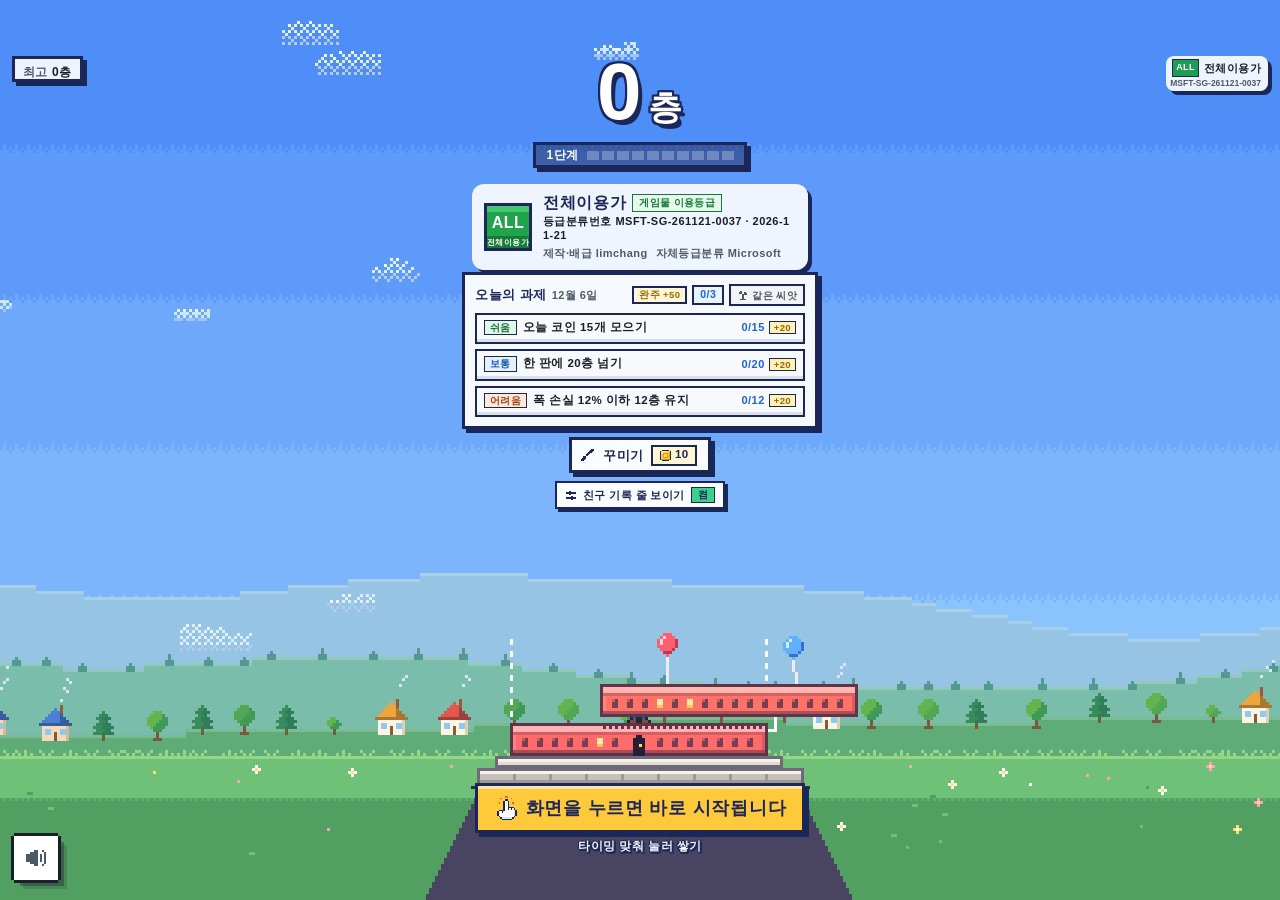
==== commit 26405979: "바로 시작 문구·단추 아이콘·콤보 순위" ====
--- a/index.html
+++ b/index.html
@@ -18,8 +18,8 @@
         background: #4f8df7;
       }
     </style>
-    <script type="module" crossorigin src="./assets/index-S00hB1ku.js"></script>
-    <link rel="stylesheet" crossorigin href="./assets/index-BNhNs67I.css">
+    <script type="module" crossorigin src="./assets/index-CrsHUPG1.js"></script>
+    <link rel="stylesheet" crossorigin href="./assets/index-CuIGY1Me.css">
     <meta name="description" content="탭 한 번에 한 층, 딱 맞춰 쌓는 픽셀 타이밍 탑 쌓기 게임" />
     <meta property="og:url" content="https://chagok.limchang.dev/" />
     <meta property="og:image" content="https://chagok.limchang.dev/og-share.png" />
--- a/assets/index-CuIGY1Me.css
+++ b/assets/index-CuIGY1Me.css
@@ -0,0 +1 @@
+.cg-ui{--cg-blue: #3182f6;--cg-blue-press: #1b64da;--cg-blue-soft: #e8f3ff;--cg-ink: #191f28;--cg-ink-2: #4e5968;--cg-ink-3: #8b95a1;--cg-line: #e5e8eb;--cg-fill: #f2f4f6;--cg-fill-press: #e5e8eb;--cg-white: #ffffff;--cg-navy: #1c2759;--cg-gold: #ffc93c;--cg-gold-deep: #f0a500;--cg-coral: #ff6b6b;--cg-orange: #ff9f5a;--cg-flame: #ff5a3c;--cg-safe-top: env(safe-area-inset-top, 0px);--cg-safe-bottom: env(safe-area-inset-bottom, 0px);--cg-close-w: 96px;--cg-close-h: 48px;--cg-side: 20px;--cg-r-chip: 10px;--cg-r-cell: 12px;--cg-r-btn: 16px;--cg-r-sheet: 24px;--cg-shadow-cell: 0 3px 10px rgba(20, 30, 70, .16);--cg-shadow-btn: 0 8px 18px rgba(20, 30, 70, .18);--cg-outline: 2px 0 0 var(--cg-navy), -2px 0 0 var(--cg-navy), 0 2px 0 var(--cg-navy), 0 -2px 0 var(--cg-navy), 1.5px 1.5px 0 var(--cg-navy), -1.5px 1.5px 0 var(--cg-navy), 1.5px -1.5px 0 var(--cg-navy), -1.5px -1.5px 0 var(--cg-navy);font-family:Toss Product Sans,-apple-system,BlinkMacSystemFont,Apple SD Gothic Neo,Pretendard,Noto Sans KR,sans-serif;color:var(--cg-ink);-webkit-font-smoothing:antialiased;-webkit-tap-highlight-color:transparent;-webkit-user-select:none;user-select:none;-webkit-touch-callout:none;box-sizing:border-box}.cg-ui *,.cg-ui *:before,.cg-ui *:after{box-sizing:border-box}.cg-icon{flex:none;display:block;shape-rendering:crispEdges}.cg-icon--12{width:12px;height:12px}.cg-icon--16{width:16px;height:16px}.cg-icon--24{width:24px;height:24px}.cg-btn{--cg-btn-edge: rgba(0, 0, 0, .18);-webkit-appearance:none;-moz-appearance:none;appearance:none;border:0;margin:0;min-width:0;height:56px;padding:0 18px;border-radius:var(--cg-r-btn);font:inherit;font-size:17px;font-weight:700;letter-spacing:-.01em;line-height:1;display:inline-flex;align-items:center;justify-content:center;gap:8px;white-space:nowrap;cursor:pointer;touch-action:manipulation;box-shadow:0 4px 0 var(--cg-btn-edge),var(--cg-shadow-btn);transition:transform 90ms ease,box-shadow 90ms ease,background-color .12s ease,opacity .12s ease}.cg-btn:active:not(:disabled){transform:translateY(2px);box-shadow:0 2px 0 var(--cg-btn-edge),0 3px 8px #141e4624}.cg-btn:disabled{opacity:.55;cursor:default;transform:none}.cg-btn:focus-visible{outline:3px solid rgba(49,130,246,.45);outline-offset:2px}.cg-btn--primary{--cg-btn-edge: var(--cg-blue-press);background:var(--cg-blue);color:var(--cg-white)}.cg-btn--primary:active{background:#2a76e6}.cg-btn--soft{--cg-btn-edge: #bcd8fb;background:var(--cg-blue-soft);color:var(--cg-blue-press)}.cg-btn--soft:active{background:#d9eaff}.cg-btn--gray{--cg-btn-edge: #d3d9df;background:var(--cg-fill);color:var(--cg-ink-2)}.cg-btn--gray:active{background:var(--cg-fill-press)}.cg-btn--brag{--cg-btn-edge: var(--cg-gold-deep);background:var(--cg-gold);color:var(--cg-navy)}.cg-btn--brag:active{background:#f4bc24}.cg-btn--rank{--cg-btn-edge: #8ec5fc;background:#dceeff;color:var(--cg-blue-press)}.cg-btn--rank:active{background:#c8e3ff}.cg-rank-trophy{flex:none;width:18px;height:18px}.cg-btn--block{width:100%}.cg-tag{flex:none;height:22px;padding:0 7px;border-radius:6px;background:var(--cg-blue);color:var(--cg-white);font-size:12px;font-weight:700;line-height:22px;letter-spacing:0}.cg-spinner{flex:none;width:18px;height:18px;border-radius:50%;border:2.5px solid rgba(27,100,218,.25);border-top-color:var(--cg-blue-press);animation:cg-spin .7s linear infinite}.cg-hud{position:absolute;top:0;right:0;bottom:0;left:0;z-index:5;pointer-events:none}.cg-hud-left{position:absolute;top:calc(var(--cg-safe-top) + var(--cg-close-h) + 8px);left:12px;max-width:calc(50% - 76px);display:flex;flex-direction:column;align-items:flex-start;gap:4px}.cg-hud-best,.cg-hud-today{max-width:100%;height:26px;padding:0 8px;border-radius:8px;background:#ffffffe6;color:var(--cg-ink-2);font-size:12px;font-weight:600;line-height:26px;white-space:nowrap;overflow:hidden;text-overflow:ellipsis;box-shadow:var(--cg-shadow-cell);transition:background-color .2s ease,color .2s ease}.cg-hud-best b,.cg-hud-today b{margin-left:4px;color:var(--cg-ink);font-weight:800;font-variant-numeric:tabular-nums}.cg-hud-today{background:#ffffffbd}.cg-hud-best.is-beaten{background:var(--cg-blue);color:var(--cg-white)}.cg-hud-best.is-beaten b{color:var(--cg-white)}.cg-hud-center{position:absolute;top:calc(var(--cg-safe-top) + var(--cg-close-h) + 4px);left:0;right:0;padding:0 12px;display:flex;flex-direction:column;align-items:center}.cg-hud-score{display:inline-block;color:var(--cg-white);font-size:80px;font-weight:900;line-height:1;letter-spacing:-.02em;font-variant-numeric:tabular-nums;text-shadow:var(--cg-outline),0 6px 0 rgba(28,39,89,.55),0 12px 24px rgba(10,16,40,.3);animation:cg-score-pop .2s ease-out}.cg-hud-score.is-mid{font-size:64px}.cg-hud-score.is-long{font-size:48px}.cg-hud-score.is-xl{font-size:40px}.cg-hud-level{margin-top:10px;height:26px;padding:0 10px;border-radius:13px;background:#1c275980;border:1.5px solid rgba(255,255,255,.38);display:inline-flex;align-items:center;gap:8px;box-shadow:var(--cg-shadow-cell)}.cg-hud-level-name{color:var(--cg-white);font-size:12px;font-weight:800;line-height:1;white-space:nowrap;font-variant-numeric:tabular-nums}.cg-hud-level-cells{display:inline-flex;gap:3px}.cg-hud-level-cells i{display:block;width:12px;height:9px;border-radius:2.5px;background:#ffffff42}.cg-hud-level-cells i.is-on{background:var(--cg-gold);box-shadow:inset 0 2px #ffffff8c}.cg-hud-level-cells i.is-last{animation:cg-cell-pop .26s cubic-bezier(.2,1.5,.4,1)}.cg-hud-level.is-flash{animation:cg-level-flash .8s ease-out}.cg-hud-level.is-flash .cg-hud-level-cells i{animation:cg-cell-drain .8s ease-out}.cg-hud-row{margin-top:6px;max-width:100%;display:flex;flex-wrap:wrap;align-items:center;justify-content:center;gap:6px}.cg-hud-streak{height:30px;padding:0 11px 0 9px;border-radius:var(--cg-r-chip);background:var(--cg-white);color:var(--cg-blue-press);font-size:14px;font-weight:800;line-height:1;white-space:nowrap;display:inline-flex;align-items:center;gap:7px;box-shadow:var(--cg-shadow-cell);animation:cg-chip-pop .26s cubic-bezier(.2,1.4,.4,1)}.cg-hud-streak-cells{display:inline-flex;gap:3px}.cg-hud-streak-cells i{display:block;width:13px;height:10px;border-radius:3px;background:var(--cg-fill-press)}.cg-hud-streak-cells i.is-on{background:var(--cg-blue);box-shadow:inset 0 2px #fff6}.cg-hud-streak-num{font-variant-numeric:tabular-nums}.cg-hud-streak.is-full .cg-hud-streak-cells{animation:cg-widen .52s cubic-bezier(.2,1.3,.4,1) .12s}.cg-hud-streak-wide{height:20px;padding:0 6px;border-radius:6px;background:var(--cg-blue);color:var(--cg-white);font-size:11px;font-style:normal;font-weight:800;line-height:20px}.cg-hud-streak.is-hot{background:linear-gradient(180deg,#ff8a3d 0%,var(--cg-flame) 100%);color:var(--cg-white);box-shadow:0 0 0 2px #ffe066bf,0 4px 14px #ff5a3c73}.cg-hud-streak.is-hot .cg-hud-streak-cells i{background:#ffffff57}.cg-hud-streak.is-hot .cg-hud-streak-cells i.is-on{background:#ffe066}.cg-hud-streak.is-hot .cg-hud-streak-wide{background:var(--cg-white);color:var(--cg-flame)}.cg-hud-near{height:30px;padding:0 11px;border-radius:var(--cg-r-chip);background:var(--cg-gold);color:var(--cg-navy);font-size:14px;font-weight:800;line-height:30px;white-space:nowrap;box-shadow:0 0 0 2px #ffffffb3,var(--cg-shadow-cell);animation:cg-blink .76s ease-in-out infinite}.cg-hud-near b{font-weight:900;font-variant-numeric:tabular-nums}.cg-hud-pause{position:absolute;top:0;right:0;bottom:0;left:0;display:flex;flex-direction:column;align-items:center;justify-content:center;gap:16px;padding:0 var(--cg-side);background:#191f285c;pointer-events:none;animation:cg-fade-in .16s ease-out}.cg-hud-pause-mark{display:flex;gap:10px}.cg-hud-pause-mark i{display:block;width:11px;height:36px;border-radius:3px;background:var(--cg-white);box-shadow:0 4px 14px #0003}.cg-hud-pause-text{color:var(--cg-white);font-size:34px;font-weight:800;line-height:1.2;letter-spacing:-.02em;text-align:center;text-shadow:0 2px 0 rgba(0,0,0,.12),0 8px 22px rgba(0,0,0,.28);animation:cg-pause-pulse 1.4s ease-in-out infinite}.cg-rating{position:absolute;top:calc(var(--cg-safe-top) + var(--cg-close-h) + 8px);right:12px;z-index:22;max-width:calc(50% - 42px);padding:3px 7px 3px 4px;border-radius:8px;background:#ffffffe6;color:var(--cg-ink);display:flex;flex-direction:column;align-items:flex-end;gap:2px;pointer-events:none;box-shadow:var(--cg-shadow-cell)}.cg-rating-row{display:inline-flex;align-items:center;gap:5px;white-space:nowrap}.cg-rating-mark{flex:none;min-width:24px;height:18px;padding:0 3px;border-radius:4px;background:#1f9d55;color:var(--cg-white);font-size:9px;font-weight:900;line-height:18px;text-align:center;letter-spacing:0}.cg-rating-label{font-size:11px;font-weight:800;line-height:1.1;color:var(--cg-ink);white-space:nowrap}.cg-rating-id{max-width:100%;overflow:hidden;text-overflow:ellipsis;white-space:nowrap;font-size:9px;font-weight:700;line-height:1.1;color:var(--cg-ink-2);font-variant-numeric:tabular-nums}.cg-rating-notice{position:absolute;left:50%;transform:translate(-50%);top:calc(var(--cg-safe-top) + var(--cg-close-h) + 136px);z-index:24;width:min(calc(100% - 28px),336px);padding:10px 12px;border-radius:12px;background:#ffffffe6;color:var(--cg-ink);display:flex;align-items:center;gap:11px;pointer-events:none;box-shadow:var(--cg-shadow-cell);opacity:1;transition:opacity .28s ease}.cg-rating-notice.is-leaving{opacity:0}.cg-rating-emblem{flex:none;display:block;width:48px;height:48px}.cg-rating-notice-body{flex:1 1 auto;min-width:0;display:flex;flex-direction:column;gap:3px}.cg-rating-notice-head{display:flex;align-items:center;gap:6px;flex-wrap:wrap}.cg-rating-notice-title{font-size:16px;font-weight:900;line-height:1.15;color:var(--cg-navy)}.cg-rating-notice-tag{padding:2px 6px;border-radius:6px;background:#e6f7ec;color:#157a36;font-size:10px;font-weight:800;line-height:1.2}.cg-rating-notice-id{font-size:11px;font-weight:700;line-height:1.25;color:var(--cg-ink);font-variant-numeric:tabular-nums;word-break:break-all}.cg-rating-notice-meta{display:flex;flex-wrap:wrap;column-gap:8px;row-gap:1px;font-size:11px;font-weight:700;line-height:1.3;color:var(--cg-ink-2)}.cg-hint{position:absolute;left:0;right:0;bottom:calc(var(--cg-safe-bottom) + 46px);z-index:10;display:flex;flex-direction:column;align-items:center;gap:6px;padding:0 16px;pointer-events:none;animation:cg-fade-in .24s ease-out}.cg-hint.has-streak{bottom:calc(var(--cg-safe-bottom) + 24px)}.cg-hint-pill{display:inline-flex;align-items:center;justify-content:center;gap:8px;max-width:100%;padding:10px 16px;border:3px solid var(--cg-navy);border-radius:var(--cg-r-btn);background:var(--cg-gold);color:var(--cg-navy);box-shadow:inset 0 3px #ffffff8c,4px 4px 0 var(--cg-navy);font-size:18px;font-weight:900;line-height:1.15;white-space:nowrap;animation:cg-hint-bob 1s steps(2,end) infinite}.cg-hint-main{letter-spacing:.02em}.cg-hint-tap{flex:none;width:24px;height:24px;animation:cg-tap-blink .9s steps(2,end) infinite}.cg-hint-tap-rays{animation:cg-tap-rays .9s steps(2,end) infinite}.cg-hint-tip{color:#fffffff0;font-size:12px;font-weight:800;line-height:1.25;text-shadow:1.5px 0 0 var(--cg-navy),-1.5px 0 0 var(--cg-navy),0 1.5px 0 var(--cg-navy),0 -1.5px 0 var(--cg-navy),2px 2px 0 var(--cg-navy)}.cg-hint-sub{color:#ffffffeb;font-size:11.5px;font-weight:800;line-height:1.2;text-shadow:1.5px 0 0 var(--cg-navy),-1.5px 0 0 var(--cg-navy),0 1.5px 0 var(--cg-navy),0 -1.5px 0 var(--cg-navy),2px 2px 0 var(--cg-navy)}@keyframes cg-hint-bob{0%,49%{transform:translateY(0)}50%,to{transform:translateY(-2px)}}@keyframes cg-tap-blink{0%,49%{opacity:1;transform:translateY(0)}50%,to{opacity:.35;transform:translateY(2px)}}@keyframes cg-tap-rays{0%,49%{opacity:1}50%,to{opacity:0}}@media(max-width:360px){.cg-hint-pill{font-size:15.5px;padding:9px 12px;gap:6px}.cg-hint-tap{width:20px;height:20px}}@media(max-height:719px){.cg-hint,.cg-hint.has-streak{bottom:calc(var(--cg-safe-bottom) + 18px)}.cg-hint-pill{font-size:15px;padding:8px 12px;gap:6px}.cg-hint-tap{width:20px;height:20px}}@media(prefers-reduced-motion:reduce){.cg-hint-pill,.cg-hint-tap,.cg-hint-tap-rays{animation:none}}.cg-over{position:absolute;top:0;right:0;bottom:0;left:0;z-index:20;display:flex;flex-direction:column;justify-content:flex-end;align-items:center;background:linear-gradient(to bottom,#0a102800,#0a102800,#0a10284d);animation:cg-fade-in .22s ease-out}.cg-sheet{position:relative;width:100%;max-width:520px;max-height:calc(100% - var(--cg-safe-top) - var(--cg-close-h) - 24px);padding:18px var(--cg-side) calc(var(--cg-safe-bottom) + 16px);border-radius:var(--cg-r-sheet) var(--cg-r-sheet) 0 0;background:var(--cg-white);box-shadow:0 -8px 30px #0a102833;display:flex;flex-direction:column;gap:10px;animation:cg-sheet-up .34s cubic-bezier(.2,.85,.25,1)}.cg-sheet.is-new{box-shadow:inset 0 4px 0 var(--cg-gold),0 -8px 30px #0a102833}.cg-sheet-ribbon{position:absolute;top:-16px;left:0;right:0;display:flex;justify-content:center;pointer-events:none;animation:cg-chip-pop .42s cubic-bezier(.2,1.5,.4,1) .3s backwards}.cg-sheet-ribbon span{position:relative;height:32px;padding:0 18px;border-radius:8px;background:linear-gradient(180deg,#ffd766 0%,var(--cg-gold) 100%);color:var(--cg-navy);font-size:15px;font-weight:900;line-height:32px;white-space:nowrap;box-shadow:inset 0 2px #fff9,0 3px 0 var(--cg-gold-deep),0 6px 14px #f0a50059}.cg-sheet-ribbon span:before,.cg-sheet-ribbon span:after{content:"";position:absolute;top:7px;width:14px;height:28px;background:var(--cg-gold-deep)}.cg-sheet-ribbon span:before{right:100%;clip-path:polygon(0 0,100% 0,100% 100%,0 100%,45% 50%)}.cg-sheet-ribbon span:after{left:100%;clip-path:polygon(0 0,100% 0,55% 50%,100% 100%,0 100%)}.cg-sheet.is-today .cg-sheet-ribbon span{background:linear-gradient(180deg,#5a9df8 0%,var(--cg-blue) 100%);color:var(--cg-white);box-shadow:inset 0 2px #ffffff59,0 3px 0 var(--cg-blue-press),0 6px 14px #3182f659}.cg-sheet.is-today .cg-sheet-ribbon span:before,.cg-sheet.is-today .cg-sheet-ribbon span:after{background:var(--cg-blue-press)}.cg-sparks{position:absolute;top:-44px;left:0;right:0;height:70px;pointer-events:none}.cg-sparks i{position:absolute;width:16px;height:16px;background:#ffe58a;clip-path:polygon(50% 0,62% 38%,100% 50%,62% 62%,50% 100%,38% 62%,0 50%,38% 38%);filter:drop-shadow(0 0 4px rgba(255,201,60,.9));animation:cg-twinkle 1.3s ease-in-out infinite}.cg-sparks i:nth-child(1){left:calc(50% - 118px);top:26px}.cg-sparks i:nth-child(2){left:calc(50% - 86px);top:2px;width:11px;height:11px;animation-delay:.32s}.cg-sparks i:nth-child(3){left:calc(50% + 72px);top:0;animation-delay:.62s}.cg-sparks i:nth-child(4){left:calc(50% + 104px);top:30px;width:12px;height:12px;animation-delay:.18s}.cg-sparks i:nth-child(5){left:calc(50% - 8px);top:-6px;width:10px;height:10px;animation-delay:.9s}.cg-sheet-head{display:flex;align-items:flex-end;justify-content:space-between;gap:10px;min-height:46px}.cg-sheet-scorebox{min-width:0;display:flex;align-items:baseline;gap:8px}.cg-sheet-label{flex:none;color:var(--cg-ink-3);font-size:13px;font-weight:700;line-height:1;white-space:nowrap}.cg-sheet-score{color:var(--cg-ink);font-size:44px;font-weight:900;line-height:1;letter-spacing:-.03em;white-space:nowrap;font-variant-numeric:tabular-nums}.cg-sheet-score.is-new{color:var(--cg-blue)}.cg-sheet-unit{margin-left:3px;color:var(--cg-ink-2);font-size:18px;font-weight:700;letter-spacing:0}.cg-sheet-side{flex:none;display:flex;flex-direction:column;align-items:flex-end;gap:4px}.cg-sheet-best,.cg-sheet-today{display:flex;align-items:baseline;gap:6px;color:var(--cg-ink-3);font-size:12px;font-weight:700;line-height:1.2;white-space:nowrap}.cg-sheet-best b,.cg-sheet-today b{color:var(--cg-ink);font-size:15px;font-weight:800;font-variant-numeric:tabular-nums}.cg-sheet-today b{color:var(--cg-ink-2);font-size:14px}.cg-sheet-best.is-new,.cg-sheet-best.is-new b,.cg-sheet-today.is-new,.cg-sheet-today.is-new b{color:var(--cg-blue-press)}.cg-sheet-stats{display:grid;grid-auto-flow:column;grid-auto-columns:minmax(0,1fr);gap:6px}.cg-stat{min-width:0;padding:7px 4px 8px;border-radius:var(--cg-r-cell);background:var(--cg-fill);text-align:center;animation:cg-rise-in .3s ease-out backwards}.cg-stat:nth-child(1){animation-delay:.2s}.cg-stat:nth-child(2){animation-delay:.27s}.cg-stat:nth-child(3){animation-delay:.34s}.cg-stat b{display:block;color:var(--cg-ink);font-size:19px;font-weight:800;line-height:1.1;white-space:nowrap;font-variant-numeric:tabular-nums}.cg-stat b small{margin-left:1px;color:var(--cg-ink-2);font-size:12px;font-weight:700}.cg-stat span{display:block;margin-top:3px;color:var(--cg-ink-3);font-size:11px;font-weight:700;line-height:1.2;white-space:nowrap}.cg-sheet-rank{padding:9px 12px 10px;border-radius:var(--cg-r-cell);background:#fff6dc}.cg-rank-row{display:flex;align-items:center;gap:6px;min-width:0}.cg-rank-mark{flex:none;width:18px;height:18px}.cg-rank-name{flex:none;color:var(--cg-navy);font-size:15px;font-weight:900;line-height:1.2;white-space:nowrap}.cg-rank-next{flex:1 1 auto;min-width:0;color:#9a6a00;font-size:12px;font-weight:700;line-height:1.2;text-align:right;white-space:nowrap;overflow:hidden;text-overflow:ellipsis}.cg-rank-bar{height:8px;margin-top:7px;border-radius:4px;background:#9a6a0029;overflow:hidden}.cg-rank-bar i{display:block;height:100%;border-radius:4px;background:linear-gradient(90deg,var(--cg-coral) 0%,var(--cg-orange) 55%,var(--cg-gold) 100%);transform-origin:0 50%;animation:cg-bar-grow .7s cubic-bezier(.2,.8,.2,1) .38s backwards}.cg-sheet-actions{margin-top:2px;padding-bottom:4px;display:flex;flex-direction:column;gap:9px}.cg-sheet-actions .cg-btn{height:50px;box-shadow:0 4px 0 var(--cg-btn-edge)}.cg-sheet-actions .cg-btn:active:not(:disabled){box-shadow:0 2px 0 var(--cg-btn-edge)}.cg-sheet-actions.is-locked{pointer-events:none}.cg-sheet-row{display:flex;gap:8px}.cg-sheet-row .cg-btn--gray{flex:1 1 0}.cg-sheet-row .cg-btn--primary{flex:2 1 0}.cg-sheet-social{display:flex;gap:8px}.cg-sheet-social .cg-btn{flex:1 1 0;height:48px;font-size:15px;padding:0 10px;gap:6px}.cg-sheet-social .cg-btn--share{flex:1.25 1 0}.cg-sheet-util{display:flex;justify-content:center;gap:8px}.cg-btn-mini{-webkit-appearance:none;-moz-appearance:none;appearance:none;margin:0;height:34px;padding:0 13px;border:0;border-radius:10px;background:var(--cg-fill);color:var(--cg-ink-2);font:inherit;font-size:12px;font-weight:700;line-height:1;display:inline-flex;align-items:center;justify-content:center;gap:5px;white-space:nowrap;cursor:pointer;touch-action:manipulation}.cg-btn-mini.is-accent{background:var(--cg-blue-soft);color:var(--cg-blue-press)}.cg-btn-mini:disabled{opacity:.55;cursor:default}@keyframes cg-fade-in{0%{opacity:0}to{opacity:1}}@keyframes cg-sheet-up{0%{transform:translateY(100%)}to{transform:translateY(0)}}@keyframes cg-score-pop{0%{transform:scale(1.16)}to{transform:scale(1)}}@keyframes cg-chip-pop{0%{transform:scale(.7);opacity:0}to{transform:scale(1);opacity:1}}@keyframes cg-spin{to{transform:rotate(360deg)}}@keyframes cg-pause-pulse{0%,to{opacity:1}50%{opacity:.62}}@keyframes cg-rise-in{0%{transform:translateY(8px);opacity:0}to{transform:translateY(0);opacity:1}}@keyframes cg-cell-pop{0%{transform:scale(.4)}to{transform:scale(1)}}@keyframes cg-level-flash{0%{transform:scale(1.14);background:#ffc93cf2;box-shadow:0 0 0 6px #ffe0668c}45%{transform:scale(1.04);background:#ffc93cb3;box-shadow:0 0 0 10px #ffe06600}to{transform:scale(1);background:#1c275980;box-shadow:0 0 #ffe06600}}@keyframes cg-cell-drain{0%,45%{background:var(--cg-white)}to{background:#ffffff42}}@keyframes cg-widen{0%{transform:scaleX(1)}45%{transform:scaleX(1.35)}to{transform:scaleX(1)}}@keyframes cg-blink{0%,to{opacity:1;transform:scale(1)}50%{opacity:.55;transform:scale(.97)}}@keyframes cg-twinkle{0%,to{transform:scale(.3) rotate(0);opacity:0}50%{transform:scale(1) rotate(20deg);opacity:1}}@keyframes cg-bar-grow{0%{transform:scaleX(0)}to{transform:scaleX(1)}}@media(max-height:620px){.cg-hud-score{font-size:60px}.cg-hud-score.is-mid{font-size:54px}.cg-hud-score.is-long{font-size:44px}.cg-hud-level{margin-top:8px}.cg-hud-pause-text{font-size:28px}}@media(max-height:600px){.cg-sheet{padding-top:16px;padding-bottom:calc(var(--cg-safe-bottom) + 12px);gap:8px}.cg-sheet-head{min-height:36px}.cg-sheet-score{font-size:34px}.cg-sheet-unit{font-size:15px}.cg-stat{padding:6px 4px;display:flex;align-items:baseline;justify-content:center;gap:4px}.cg-stat b{font-size:16px}.cg-stat span{margin-top:0}.cg-sheet-rank{padding:7px 10px 8px}.cg-rank-bar{height:6px;margin-top:5px}.cg-sheet-actions{gap:7px}.cg-sheet-actions .cg-btn{height:44px;font-size:15px}.cg-sheet-social .cg-btn{height:42px;font-size:14px}.cg-btn-mini{height:30px;font-size:11px}}@media(max-height:440px){.cg-sheet-stats{display:none}}@media(max-width:340px){.cg-btn{font-size:15px;padding:0 12px}.cg-hud-score{font-size:64px}.cg-hud-score.is-mid{font-size:54px}.cg-hud-score.is-long{font-size:42px}.cg-hud-level{padding:0 8px;gap:6px}.cg-hud-level-cells i{width:11px}.cg-hud-streak,.cg-hud-near{font-size:13px;padding-left:8px;padding-right:9px}.cg-hud-pause-text{font-size:30px}.cg-sheet-score{font-size:38px}.cg-sheet-label{font-size:12px}.cg-rank-name{font-size:14px}.cg-rank-next{font-size:11px}.cg-rating{right:8px;padding:2px 6px 2px 3px}.cg-rating-label{font-size:10px}}@media(max-width:340px)and (max-height:620px){.cg-hud-score{font-size:58px}.cg-hud-score.is-mid{font-size:52px}.cg-hud-score.is-long{font-size:42px}.cg-sheet-score{font-size:32px}}@supports (corner-shape: squircle){.cg-btn{border-radius:22px;corner-shape:squircle}.cg-hud-streak,.cg-hud-near,.cg-stat,.cg-sheet-rank{border-radius:16px;corner-shape:squircle}.cg-hud-best,.cg-hud-today{border-radius:11px;corner-shape:squircle}}@media(prefers-reduced-motion:reduce){.cg-ui,.cg-ui *:not(.cg-spinner),.cg-ui *:before,.cg-ui *:after{animation:none!important;transition:none!important}}.cg-hud-scorewrap{position:relative;display:inline-block;line-height:1}.cg-hud-gain{position:absolute;left:100%;top:8px;margin-left:4px;color:var(--cg-white);font-size:26px;font-weight:900;line-height:1;white-space:nowrap;font-variant-numeric:tabular-nums;text-shadow:var(--cg-outline),0 3px 0 rgba(28,39,89,.55);pointer-events:none;opacity:0;animation:cg-gain-up .9s cubic-bezier(.2,.8,.3,1) forwards}.cg-hud-gain.is-big{top:0;color:var(--cg-gold);font-size:36px;animation-duration:1.1s}.cg-hud-stage-wrap{position:absolute;top:calc(100% + 7px);left:50%;width:0;display:flex;justify-content:center;pointer-events:none;z-index:2}.cg-hud-stage{flex:none;height:30px;padding:0 14px;border-radius:15px;background:var(--cg-gold);color:var(--cg-navy);font-size:14px;font-weight:900;line-height:30px;white-space:nowrap;box-shadow:0 3px 0 var(--cg-gold-deep),var(--cg-shadow-cell);opacity:0;animation:cg-stage-band 1.4s ease-out forwards}.cg-badge{flex:none;display:block;width:22px;height:22px}.cg-rank-badge{width:26px;height:26px}.cg-badge.is-locked{opacity:.3;filter:grayscale(1)}.cg-badge.is-next{opacity:.6;outline:2px dashed var(--cg-gold-deep);outline-offset:1px;border-radius:6px;animation:cg-next-badge 1.6s ease-in-out infinite}.cg-badge-shelf{display:flex;align-items:center;gap:8px;margin-top:8px;min-width:0}.cg-badge-shelf-label{flex:none;color:#9a6a00;font-size:12px;font-weight:700;line-height:1;white-space:nowrap;font-variant-numeric:tabular-nums}.cg-badge-shelf-label b{color:var(--cg-navy);font-weight:900}.cg-badge-shelf-row{flex:1 1 auto;min-width:0;display:flex;justify-content:flex-end;gap:3px}.cg-confetti{position:absolute;top:0;right:0;bottom:0;left:0;z-index:3;overflow:hidden;pointer-events:none}.cg-confetti i{position:absolute;top:-16px;display:block;background:var(--cg-cf-c, var(--cg-gold));opacity:0;animation-name:cg-confetti-fall;animation-timing-function:cubic-bezier(.25,.6,.4,1);animation-fill-mode:forwards}@keyframes cg-gain-up{0%{opacity:0;transform:translateY(10px) scale(.5)}18%{opacity:1;transform:translateY(0) scale(1.15)}34%{transform:translateY(-4px) scale(1)}75%{opacity:1;transform:translateY(-16px) scale(1)}to{opacity:0;transform:translateY(-28px) scale(1)}}@keyframes cg-stage-band{0%{opacity:0;transform:scale(.6)}12%{opacity:1;transform:scale(1.08)}22%{transform:scale(1)}82%{opacity:1;transform:scale(1)}to{opacity:0;transform:translateY(-4px) scale(.96)}}@keyframes cg-next-badge{0%,to{opacity:.6}50%{opacity:.9}}@keyframes cg-confetti-fall{0%{opacity:1;transform:translate(0) rotate(0)}80%{opacity:1}to{opacity:0;transform:translate(var(--cg-cf-x, 0),64vh) rotate(var(--cg-cf-r, 360deg))}}@media(max-height:620px){.cg-rating-notice{top:calc(var(--cg-safe-top) + var(--cg-close-h) + 112px);padding:8px 10px}.cg-rating-emblem{width:42px;height:42px}.cg-badge-shelf{margin-top:6px;padding:4px 6px}.cg-badge-shelf .cg-badge{width:16px;height:16px}}@media(max-height:520px){.cg-badge-shelf-row{display:none}}@media(max-width:360px){.cg-sheet-social{gap:6px}.cg-sheet-social .cg-btn{font-size:13.5px;padding:0 7px;gap:5px}}@media(max-width:340px){.cg-badge{width:18px;height:18px}.cg-rank-badge{width:22px;height:22px}.cg-badge-shelf-row{gap:2px}.cg-hud-gain{font-size:22px}.cg-hud-gain.is-big{font-size:30px}.cg-sheet-social{gap:6px}.cg-sheet-social .cg-btn{font-size:13px;padding:0 6px;gap:4px}.cg-rank-trophy{width:15px;height:15px}}@media(prefers-reduced-motion:reduce){.cg-confetti{display:none}}:root[data-skin=pixel] .cg-ui{--cg-r-chip: 0px;--cg-r-cell: 0px;--cg-r-btn: 0px;--cg-r-sheet: 0px;--cg-shadow-cell: 4px 4px 0 var(--cg-navy);--cg-shadow-btn: 4px 4px 0 var(--cg-navy);--cg-outline: 2px 0 0 var(--cg-navy), -2px 0 0 var(--cg-navy), 0 2px 0 var(--cg-navy), 0 -2px 0 var(--cg-navy), 2px 2px 0 var(--cg-navy), -2px 2px 0 var(--cg-navy), 2px -2px 0 var(--cg-navy), -2px -2px 0 var(--cg-navy);letter-spacing:.03em}:root[data-skin=pixel] .cg-ui *,:root[data-skin=pixel] .cg-ui *:before,:root[data-skin=pixel] .cg-ui *:after{border-radius:0!important;animation-timing-function:steps(5,end)!important;transition-timing-function:steps(2,end)!important}:root[data-skin=pixel] .cg-ui .cg-spinner{animation-timing-function:steps(8,end)!important}:root[data-skin=pixel] .cg-ui :is(b,span,em,p,h1,small,strong,button){font-weight:900;letter-spacing:.04em}:root[data-skin=pixel] .cg-ui .cg-btn{border:3px solid var(--cg-navy);box-shadow:4px 4px 0 var(--cg-navy)}:root[data-skin=pixel] .cg-ui .cg-btn:active:not(:disabled){transform:translate(2px,2px);box-shadow:2px 2px 0 var(--cg-navy)}:root[data-skin=pixel] .cg-ui .cg-btn:focus-visible{outline:3px solid var(--cg-gold);outline-offset:2px}:root[data-skin=pixel] .cg-ui .cg-btn-mini{border:2px solid var(--cg-navy);box-shadow:2px 2px 0 var(--cg-navy)}:root[data-skin=pixel] .cg-ui .cg-btn-mini:active:not(:disabled){transform:translate(1px,1px);box-shadow:1px 1px 0 var(--cg-navy)}:root[data-skin=pixel] .cg-ui .cg-tag{border:2px solid var(--cg-navy);line-height:18px}:root[data-skin=pixel] .cg-ui :is(.cg-hud-best,.cg-hud-today,.cg-hud-mode,.cg-hud-golden,.cg-hud-level,.cg-hud-streak,.cg-hud-near,.cg-stat,.cg-sheet-rank,.cg-hud-stage){border:3px solid var(--cg-navy);box-shadow:4px 4px 0 var(--cg-navy)}:root[data-skin=pixel] .cg-ui .cg-rating{border:2px solid var(--cg-navy);box-shadow:3px 3px 0 var(--cg-navy);background:#fff}:root[data-skin=pixel] .cg-ui .cg-rating-mark{border:1.5px solid var(--cg-navy);line-height:15px}:root[data-skin=pixel] .cg-ui .cg-rating-id{font-size:8.5px;letter-spacing:0}:root[data-skin=pixel] .cg-ui .cg-rating-notice{border:3px solid var(--cg-navy);box-shadow:4px 4px #1c27598c;background:#ffffffeb}:root[data-skin=pixel] .cg-ui .cg-rating-notice-tag{border:1.5px solid #157a36}:root[data-skin=pixel] .cg-ui .cg-hud-stage{line-height:24px}:root[data-skin=pixel] .cg-ui .cg-hud-streak.is-hot{background:var(--cg-flame)}:root[data-skin=pixel] .cg-over{background:#0a102824}:root[data-skin=pixel] .cg-ui .cg-sheet{border-top:3px solid var(--cg-navy);box-shadow:0 -4px #1c275959}:root[data-skin=pixel] .cg-ui .cg-sheet.is-new{box-shadow:inset 0 4px 0 var(--cg-gold),0 -4px #1c275959}:root[data-skin=pixel] .cg-ui .cg-sheet-ribbon span{background:var(--cg-gold);border:3px solid var(--cg-navy);box-shadow:3px 3px 0 var(--cg-navy)}:root[data-skin=pixel] .cg-ui .cg-sheet.is-today .cg-sheet-ribbon span{background:var(--cg-blue)}:root[data-skin=pixel] .cg-ui :is(.cg-sparks i,.cg-badge.is-locked){filter:none}:root[data-skin=pixel] .cg-ui .cg-badge.is-locked{opacity:.25}:root[data-skin=pixel] .cg-ui .cg-badge.is-next{opacity:.6;outline:2px solid var(--cg-navy)}:root[data-skin=pixel] .cg-ui .cg-hud-score{text-shadow:var(--cg-outline),4px 5px 0 var(--cg-navy)}:root[data-skin=pixel] .cg-ui :is(.cg-hud-pause-text,.cg-hud-gain){text-shadow:var(--cg-outline),3px 3px 0 var(--cg-navy)}:root[data-skin=pixel] .cg-ui .cg-rank-bar{height:12px;border:2px solid var(--cg-navy);background:var(--cg-white)}:root[data-skin=pixel] .cg-ui .cg-rank-bar i{background:repeating-linear-gradient(90deg,var(--cg-orange) 0 8px,transparent 8px 10px)}:root[data-skin=pixel] .cg-ui .cg-hud-level-cells i{box-shadow:none}:root[data-skin=pixel] .cg-confetti i{animation-timing-function:steps(10,end)!important}.cg-hint-pill.is-daily{background:#ffe066;color:var(--cg-navy);border:3px solid var(--cg-navy);box-shadow:inset 0 3px #ffffff8c,4px 4px 0 var(--cg-navy)}.cg-mode-btn{pointer-events:auto;-webkit-appearance:none;-moz-appearance:none;appearance:none;margin-top:2px;padding:7px 12px;border:3px solid var(--cg-navy);background:#fff;color:var(--cg-navy);font:inherit;font-size:13px;font-weight:900;line-height:1.1;display:inline-flex;align-items:center;gap:6px;white-space:nowrap;cursor:pointer;touch-action:manipulation;box-shadow:4px 4px 0 var(--cg-navy)}.cg-mode-btn:active{transform:translate(2px,2px);box-shadow:2px 2px 0 var(--cg-navy)}.cg-mode-btn em{font-style:normal;padding:2px 6px;background:var(--cg-gold);color:var(--cg-navy);border:2px solid var(--cg-navy);font-size:11px}.cg-mode-btn.is-daily{background:var(--cg-blue-soft);color:var(--cg-blue-press)}.cg-hint-invite{background:var(--cg-gold);color:var(--cg-navy);border:3px solid var(--cg-navy);box-shadow:4px 4px 0 var(--cg-navy);padding:6px 12px;font-size:13px;font-weight:900;line-height:1.25;white-space:nowrap;max-width:calc(100vw - 32px);margin:0;text-align:center}@media(max-width:340px){.cg-hint-invite{font-size:12px;padding:5px 10px}}.cg-hud-mode{max-width:100%;height:26px;padding:0 8px;background:var(--cg-gold);color:var(--cg-navy);font-size:11px;font-weight:900;line-height:20px;white-space:nowrap;overflow:hidden;text-overflow:ellipsis}.cg-hud-golden{height:30px;padding:0 10px;background:var(--cg-gold);color:var(--cg-navy);font-size:13px;font-weight:900;line-height:24px;white-space:nowrap;animation:cg-blink .68s steps(2,end) infinite}.cg-sheet-mode-tag{align-self:flex-start;padding:3px 8px;background:var(--cg-gold);color:var(--cg-navy);border:2px solid var(--cg-navy);box-shadow:3px 3px 0 var(--cg-navy);font-size:11px;font-weight:900;line-height:1.2}.cg-badge-shelf.is-interactive{width:100%;-webkit-appearance:none;-moz-appearance:none;appearance:none;margin-top:8px;padding:6px 8px;background:#ffffffb8;border:2px solid var(--cg-navy);box-shadow:3px 3px 0 var(--cg-navy);cursor:pointer;touch-action:manipulation;text-align:left;font:inherit}.cg-badge-shelf.is-interactive:active{transform:translate(2px,2px);box-shadow:1px 1px 0 var(--cg-navy)}.cg-badge-shelf-codex{margin-left:5px;padding:2px 6px;background:var(--cg-navy);color:var(--cg-white);font-style:normal;font-size:10px;display:inline-flex;align-items:center;gap:3px;line-height:1.1}.cg-codex-backdrop{position:absolute;top:0;right:0;bottom:0;left:0;z-index:35;display:flex;align-items:center;justify-content:center;padding:calc(var(--cg-safe-top) + var(--cg-close-h) + 12px) 16px calc(var(--cg-safe-bottom) + 16px);background:#0a1028b8;animation:cg-fade-in .16s ease-out}.cg-codex-sheet{width:100%;max-width:440px;max-height:100%;display:flex;flex-direction:column;gap:10px;padding:14px;background:var(--cg-white);border:3px solid var(--cg-navy);box-shadow:6px 6px 0 var(--cg-navy)}.cg-codex-head{display:flex;align-items:center;justify-content:space-between;gap:8px}.cg-codex-title{display:flex;align-items:baseline;gap:8px}.cg-codex-title b{color:var(--cg-navy);font-size:18px}.cg-codex-title span{padding:2px 7px;background:#fff6dc;color:#9a6a00;border:2px solid var(--cg-navy);font-size:11px}.cg-codex-close{-webkit-appearance:none;-moz-appearance:none;appearance:none;height:32px;padding:0 10px;border:2px solid var(--cg-navy);background:var(--cg-fill);color:var(--cg-ink);font:inherit;font-size:13px;display:inline-flex;align-items:center;justify-content:center;gap:4px;cursor:pointer;box-shadow:3px 3px 0 var(--cg-navy)}.cg-codex-close:active{transform:translate(2px,2px);box-shadow:1px 1px 0 var(--cg-navy)}.cg-codex-stats{display:grid;grid-template-columns:repeat(3,minmax(0,1fr));gap:6px}.cg-codex-stat{padding:7px 4px;background:var(--cg-blue-soft);border:2px solid var(--cg-navy);box-shadow:3px 3px 0 var(--cg-navy);text-align:center}.cg-codex-stat b{display:block;color:var(--cg-navy);font-size:15px;line-height:1.15;font-variant-numeric:tabular-nums}.cg-codex-stat span{display:block;margin-top:2px;color:var(--cg-ink-2);font-size:10px}.cg-codex-list{flex:1 1 auto;min-height:0;overflow-y:auto;-webkit-overflow-scrolling:touch;display:flex;flex-direction:column;gap:6px;padding-right:2px}.cg-codex-item{display:flex;align-items:center;gap:10px;padding:8px 10px;background:var(--cg-fill);border:2px solid var(--cg-navy)}.cg-codex-item.is-unlocked{background:#fffcf0}.cg-codex-item.is-current{background:#fff3c4;box-shadow:inset 4px 0 0 var(--cg-blue)}.cg-codex-item.is-next{background:#f5f9ff}.cg-codex-badge{width:30px;height:30px}.cg-codex-info{flex:1 1 auto;min-width:0}.cg-codex-row{display:flex;align-items:baseline;gap:6px;flex-wrap:wrap}.cg-codex-row b{color:var(--cg-navy);font-size:14px}.cg-codex-row span{color:var(--cg-ink-2);font-size:11px}.cg-codex-info p{margin:2px 0 0;color:var(--cg-ink-2);font-size:11px;line-height:1.3;font-weight:700}.cg-codex-tag{flex:none;padding:3px 7px;font-style:normal;font-size:11px;border:2px solid var(--cg-navy);background:var(--cg-white);color:var(--cg-ink-3);white-space:nowrap}.cg-codex-item.is-unlocked .cg-codex-tag{background:var(--cg-gold);color:var(--cg-navy)}.cg-codex-item.is-current .cg-codex-tag{background:var(--cg-blue);color:var(--cg-white)}.cg-codex-item.is-next .cg-codex-tag{background:var(--cg-blue-soft);color:var(--cg-blue-press)}@media(max-height:620px){.cg-hud-score.is-xl{font-size:36px}}@media(max-width:340px){.cg-hud-score.is-xl{font-size:34px}}.cg-start-top{position:absolute;left:50%;transform:translate(-50%);top:calc(var(--cg-safe-top) + var(--cg-close-h) + 122px);z-index:9;width:min(calc(100% - 28px),356px);display:flex;flex-direction:column;gap:8px;pointer-events:none;transition:top .22s steps(4,end)}.cg-start-top.is-under-rating{top:calc(var(--cg-safe-top) + var(--cg-close-h) + 224px)}.cg-start-missions{width:100%;padding:9px 10px;background:#fffffff0;border:3px solid var(--cg-navy);box-shadow:4px 4px 0 var(--cg-navy);pointer-events:none}.cg-start-missions-head{display:flex;align-items:center;justify-content:space-between;gap:6px;margin-bottom:7px}.cg-start-missions-title{display:flex;align-items:baseline;gap:5px;min-width:0}.cg-start-missions-title b{color:var(--cg-navy);font-size:13px;line-height:1.1;white-space:nowrap}.cg-start-missions-title span{color:var(--cg-ink-2);font-size:11px;line-height:1.1;white-space:nowrap}.cg-start-missions-right{display:flex;align-items:center;gap:5px;flex:none}.cg-start-progress-pill{padding:2px 6px;background:var(--cg-blue-soft);color:var(--cg-blue-press);border:2px solid var(--cg-navy);font-size:10.5px;line-height:1.1;font-variant-numeric:tabular-nums}.cg-start-allclear{display:inline-flex;align-items:center;gap:4px;padding:2px 6px;background:var(--cg-gold);color:var(--cg-navy);border:2px solid var(--cg-navy);font-size:10.5px;line-height:1.1;white-space:nowrap}.cg-start-allclear-icon{width:14px;height:14px}.cg-seed-opt{pointer-events:auto;-webkit-appearance:none;-moz-appearance:none;appearance:none;margin:0;padding:3px 6px;border:2px solid var(--cg-navy);background:var(--cg-fill);color:var(--cg-ink-2);font:inherit;font-size:10px;line-height:1.1;display:inline-flex;align-items:center;justify-content:center;gap:3px;cursor:pointer;touch-action:manipulation}.cg-seed-opt.is-on{background:var(--cg-gold);color:var(--cg-navy)}.cg-mission-list{list-style:none;margin:0;padding:0;display:flex;flex-direction:column;gap:5px}.cg-mission-row{position:relative;display:grid;grid-template-columns:auto minmax(0,1fr) auto;align-items:center;gap:6px;padding:5px 7px 7px;background:#f7f9fc;border:2px solid var(--cg-navy);overflow:hidden}.cg-mission-row.is-done{background:#fff6d6}.cg-mission-diff{flex:none;padding:1px 5px;border:1.5px solid var(--cg-navy);font-size:9.5px;line-height:1.2;white-space:nowrap}.cg-mission-diff.is-easy{background:#dff7e6;color:#146c31}.cg-mission-diff.is-medium{background:#e3f0ff;color:#1754b8}.cg-mission-diff.is-hard{background:#ffe9dc;color:#a83c10}.cg-mission-name{min-width:0;color:var(--cg-ink);font-size:11.5px;line-height:1.2;white-space:nowrap;overflow:hidden;text-overflow:ellipsis}.cg-mission-val{color:var(--cg-blue-press);font-size:11px;line-height:1.1;white-space:nowrap;font-variant-numeric:tabular-nums}.cg-mission-row.is-done .cg-mission-val{color:#9a6a00}.cg-mission-bar{position:absolute;left:0;right:0;bottom:0;height:3px;background:#1c27591f}.cg-mission-bar i{display:block;height:100%;background:var(--cg-blue)}.cg-mission-row.is-done .cg-mission-bar i{background:var(--cg-gold-deep)}.cg-hud-missions{margin-top:6px;max-width:100%;display:inline-flex;align-items:center;justify-content:center;flex-wrap:wrap;gap:4px}.cg-hud-mission-crown{height:22px;padding:0 6px;border:2px solid var(--cg-navy);box-shadow:2px 2px 0 var(--cg-navy);background:var(--cg-gold);color:var(--cg-navy);font-size:10px;line-height:18px;white-space:nowrap}.cg-hud-mission-chip{height:22px;padding:0 7px;border:2px solid var(--cg-navy);box-shadow:2px 2px 0 var(--cg-navy);background:#ffffffe0;color:var(--cg-navy);font-size:10.5px;line-height:18px;display:inline-flex;align-items:center;gap:4px;white-space:nowrap}.cg-hud-mission-chip.is-done{background:var(--cg-gold);color:var(--cg-navy)}.cg-hud-mission-label{color:var(--cg-ink-2)}.cg-hud-mission-chip.is-done .cg-hud-mission-label{color:var(--cg-navy)}.cg-hud-mission-chip b{color:var(--cg-blue-press);font-variant-numeric:tabular-nums}.cg-hud-mission-chip.is-done b{color:#146c31}.cg-mission-banner{position:absolute;left:50%;transform:translate(-50%);top:max(calc(var(--cg-safe-top) + var(--cg-close-h) + 190px),33%);z-index:32;max-width:calc(100% - 28px);padding:8px 12px;background:var(--cg-white);border:3px solid var(--cg-navy);box-shadow:5px 5px 0 var(--cg-navy);display:flex;align-items:center;gap:9px;pointer-events:none;animation:cg-mission-pop 2.2s steps(8,end) forwards}.cg-mission-banner.is-allclear{background:#fff6d6;box-shadow:inset 0 3px 0 var(--cg-gold),5px 5px 0 var(--cg-navy)}.cg-mission-banner-icon{width:28px;height:28px}.cg-mission-banner-body{min-width:0;display:flex;flex-direction:column;gap:2px}.cg-mission-banner-body b{color:var(--cg-navy);font-size:13px;line-height:1.15}.cg-mission-banner-body span{color:var(--cg-blue-press);font-size:12px;line-height:1.2;white-space:nowrap;overflow:hidden;text-overflow:ellipsis}.cg-mission-banner.is-allclear .cg-mission-banner-body span{color:#9a6a00}@keyframes cg-mission-pop{0%{opacity:0;transform:translate(-50%,12px) scale(.9)}12%,82%{opacity:1;transform:translate(-50%) scale(1)}to{opacity:0;transform:translate(-50%,-8px) scale(.98)}}.cg-sheet-scoreline{display:flex;align-items:baseline;flex-wrap:wrap;column-gap:6px;row-gap:2px;min-width:0}.cg-sheet-combo{color:var(--cg-ink-2);font-size:12px;font-weight:800;line-height:1.15;white-space:nowrap;font-variant-numeric:tabular-nums}.cg-sheet-best-combo{font-style:normal;color:var(--cg-ink-3);font-size:10.5px;font-weight:800;white-space:nowrap;font-variant-numeric:tabular-nums}.cg-sheet-best.is-new .cg-sheet-best-combo,.cg-sheet-today.is-new .cg-sheet-best-combo{color:var(--cg-blue-press)}.cg-sheet-score.is-long{font-size:36px}.cg-sheet-score.is-xl{font-size:30px}.cg-sheet-floor-pill{flex:none;padding:2px 7px;background:var(--cg-fill);border:2px solid var(--cg-navy);color:var(--cg-ink-2);font-size:12px;line-height:1.2;white-space:nowrap;font-variant-numeric:tabular-nums}.cg-sheet-subbest{display:flex;align-items:baseline;gap:5px;color:var(--cg-ink-3);font-size:11px;line-height:1.15;white-space:nowrap}.cg-sheet-subbest b{color:var(--cg-ink-2);font-size:12.5px;font-variant-numeric:tabular-nums}.cg-sheet-missions{padding:7px 10px;background:#f5f9ff;border:2px solid var(--cg-navy);box-shadow:3px 3px 0 var(--cg-navy)}.cg-sheet-missions-head{display:flex;align-items:center;justify-content:space-between;gap:8px;margin-bottom:5px}.cg-sheet-missions-head b{color:var(--cg-navy);font-size:12px;line-height:1.1}.cg-sheet-missions-cnt{color:var(--cg-blue-press);font-size:11px;line-height:1.1;font-variant-numeric:tabular-nums}.cg-sheet-allclear{display:inline-flex;align-items:center;gap:4px;padding:2px 6px;background:var(--cg-gold);border:2px solid var(--cg-navy);color:var(--cg-navy);font-size:10.5px;line-height:1.1}.cg-sheet-allclear-icon{width:14px;height:14px}.cg-sheet-mission-list{list-style:none;margin:0;padding:0;display:flex;flex-direction:column;gap:3px}.cg-sheet-mission-row{display:grid;grid-template-columns:auto minmax(0,1fr) auto;align-items:center;gap:6px;padding:3px 5px;background:var(--cg-white);border:1.5px solid var(--cg-navy)}.cg-sheet-mission-row.is-done{background:#fff6d6}.cg-sheet-mission-name{min-width:0;color:var(--cg-ink);font-size:11px;line-height:1.2;white-space:nowrap;overflow:hidden;text-overflow:ellipsis}.cg-sheet-mission-val{color:var(--cg-blue-press);font-size:10.5px;line-height:1.1;white-space:nowrap;font-variant-numeric:tabular-nums}.cg-sheet-mission-row.is-done .cg-sheet-mission-val{color:#146c31}.cg-codex-stats.is-four{grid-template-columns:repeat(4,minmax(0,1fr))}@media(max-width:360px){.cg-codex-stats.is-four{grid-template-columns:repeat(2,minmax(0,1fr))}}.cg-codex-mission{display:flex;align-items:center;gap:9px;padding:8px 10px;background:#f5f9ff;border:2px solid var(--cg-navy);box-shadow:3px 3px 0 var(--cg-navy)}.cg-codex-mission.is-cleared{background:#fff6d6}.cg-codex-mission-badge{width:28px;height:28px}.cg-codex-mission-info{flex:1 1 auto;min-width:0}.cg-codex-mission-row{display:flex;align-items:center;justify-content:space-between;gap:6px}.cg-codex-mission-row b{color:var(--cg-navy);font-size:13px}.cg-codex-mission-row span{padding:1px 6px;background:var(--cg-blue-soft);border:1.5px solid var(--cg-navy);color:var(--cg-blue-press);font-size:10.5px}.cg-codex-mission.is-cleared .cg-codex-mission-row span{background:var(--cg-gold);color:var(--cg-navy)}.cg-codex-mission-info p{margin:3px 0 0;color:var(--cg-ink-2);font-size:10.5px;line-height:1.3}@media(max-height:700px){.cg-sheet{padding-top:14px;padding-bottom:calc(var(--cg-safe-bottom) + 12px);gap:7px}.cg-sheet-rank{padding:7px 10px}.cg-badge-shelf{margin-top:5px}.cg-sheet-actions{gap:7px}.cg-sheet-actions .cg-btn{height:46px}.cg-sheet-social .cg-btn{height:44px}}@media(max-height:600px){.cg-start-top{top:calc(var(--cg-safe-top) + var(--cg-close-h) + 98px);gap:5px}.cg-start-top.is-under-rating{top:calc(var(--cg-safe-top) + var(--cg-close-h) + 186px)}.cg-start-missions{padding:7px 8px}.cg-sheet-missions{padding:5px 8px}.cg-sheet-mission-row{padding:2px 4px}.cg-sheet-score.is-long{font-size:28px}.cg-sheet-score.is-xl{font-size:24px}}@media(max-width:340px){.cg-hud-mission-chip{padding:0 5px;font-size:9.5px}.cg-sheet-score.is-long{font-size:30px}.cg-sheet-score.is-xl{font-size:25px}}.cg-hud-unit{margin-left:3px;font-size:.42em;font-weight:900;vertical-align:baseline}.cg-hud-coins{display:inline-flex;align-items:center;gap:4px;height:24px;padding:0 7px 0 5px;background:#fff6d6;color:var(--cg-navy);border:2px solid var(--cg-navy);box-shadow:3px 3px 0 var(--cg-navy);font-size:11.5px;line-height:1;white-space:nowrap}.cg-hud-coin-icon{width:14px;height:14px;flex:none}.cg-hud-coins b{color:var(--cg-navy);font-variant-numeric:tabular-nums}.cg-hud-gain.is-coin{color:var(--cg-gold);font-size:22px;top:12px}.cg-hud-gain.is-coin.is-big{font-size:28px;top:6px}.cg-start-reward-hint{padding:2px 5px;background:#fff6d6;color:#9a6a00;border:2px solid var(--cg-navy);font-size:9.5px;line-height:1.1;white-space:nowrap}.cg-mission-coin{margin-left:4px;padding:0 4px;background:#fff1b8;color:#9a6a00;border:1.5px solid var(--cg-navy);font-style:normal;font-size:9.5px;line-height:1.25}.cg-shop-row{display:flex;justify-content:center;pointer-events:none}.cg-shop-btn{pointer-events:auto;-webkit-appearance:none;-moz-appearance:none;appearance:none;margin:0;height:36px;padding:0 11px 0 8px;display:inline-flex;align-items:center;gap:7px;background:#fffffff5;color:var(--cg-navy);border:3px solid var(--cg-navy);box-shadow:4px 4px 0 var(--cg-navy);font:inherit;cursor:pointer;touch-action:manipulation}.cg-shop-btn:active{transform:translate(2px,2px);box-shadow:2px 2px 0 var(--cg-navy)}.cg-shop-btn-icon{width:16px;height:16px;flex:none}.cg-shop-btn-label{font-size:13px;font-weight:900;line-height:1;white-space:nowrap}.cg-shop-btn-coins{display:inline-flex;align-items:center;gap:3px;padding:2px 6px;background:#fff6d6;border:2px solid var(--cg-navy);font-size:11.5px;line-height:1;font-variant-numeric:tabular-nums}.cg-shop-btn-coin-icon{width:13px;height:13px;flex:none}.cg-sheet-coins{display:flex;align-items:center;justify-content:space-between;gap:8px;padding:6px 10px;background:#fff9e6;border:2px solid var(--cg-navy);box-shadow:3px 3px 0 var(--cg-navy)}.cg-sheet-coins.is-earned{background:#fff3c4}.cg-sheet-coins-left{display:flex;align-items:center;gap:6px;min-width:0;flex-wrap:wrap}.cg-sheet-coins-icon{width:18px;height:18px;flex:none}.cg-sheet-coins-left b{color:var(--cg-navy);font-size:13px;line-height:1.15;white-space:nowrap;font-variant-numeric:tabular-nums}.cg-sheet-coins-sub{color:#9a6a00;font-size:10.5px;line-height:1.15;white-space:nowrap}.cg-sheet-coins-right{flex:none;display:flex;align-items:center;gap:4px}.cg-sheet-coins-wallet{padding:2px 6px;background:var(--cg-white);border:1.5px solid var(--cg-navy);color:var(--cg-navy);font-size:11px;line-height:1.15;white-space:nowrap;font-variant-numeric:tabular-nums}.cg-sheet-shop-btn{-webkit-appearance:none;-moz-appearance:none;appearance:none;margin:0;padding:3px 7px;background:var(--cg-navy);border:1.5px solid var(--cg-navy);color:var(--cg-white);font:inherit;font-size:10.5px;font-weight:800;line-height:1.15;display:inline-flex;align-items:center;justify-content:center;gap:4px;white-space:nowrap;cursor:pointer;touch-action:manipulation}.cg-sheet-shop-btn:active{background:var(--cg-blue)}.cg-shop-backdrop{position:absolute;top:0;right:0;bottom:0;left:0;z-index:36;display:flex;align-items:center;justify-content:center;padding:calc(var(--cg-safe-top) + var(--cg-close-h) + 10px) 14px calc(var(--cg-safe-bottom) + 14px);background:#0a1028b8;animation:cg-fade-in .16s ease-out}.cg-shop-sheet{width:100%;max-width:440px;max-height:100%;display:flex;flex-direction:column;gap:8px;padding:12px;background:var(--cg-white);border:3px solid var(--cg-navy);box-shadow:6px 6px 0 var(--cg-navy)}.cg-shop-head{display:flex;align-items:center;justify-content:space-between;gap:8px}.cg-shop-title{display:flex;align-items:baseline;gap:7px;min-width:0}.cg-shop-title b{color:var(--cg-navy);font-size:17px;white-space:nowrap}.cg-shop-count{padding:2px 6px;background:var(--cg-blue-soft);color:var(--cg-blue-press);border:2px solid var(--cg-navy);font-size:11px;font-variant-numeric:tabular-nums}.cg-shop-head-right{display:flex;align-items:center;gap:6px;flex:none}.cg-shop-wallet{display:inline-flex;align-items:center;gap:4px;height:32px;padding:0 8px;background:#fff6d6;border:2px solid var(--cg-navy);color:var(--cg-navy);font-size:12px;font-variant-numeric:tabular-nums}.cg-shop-wallet-icon{width:15px;height:15px;flex:none}.cg-shop-preview-wrap{border:2px solid var(--cg-navy);background:#e8f3ff;box-shadow:3px 3px 0 var(--cg-navy);overflow:hidden}.cg-shop-preview-canvas{display:block;width:100%;height:auto;aspect-ratio:180 / 76;image-rendering:pixelated;image-rendering:crisp-edges}.cg-shop-preview-bar{display:flex;align-items:center;justify-content:space-between;gap:8px;padding:4px 8px;background:#f5f9ff;border-top:2px solid var(--cg-navy);font-size:11px;line-height:1.2}.cg-shop-preview-name{color:var(--cg-navy);font-weight:800;white-space:nowrap;overflow:hidden;text-overflow:ellipsis}.cg-shop-fair-note{flex:none;color:var(--cg-ink-2);font-size:10px;white-space:nowrap}.cg-shop-tabs{display:grid;grid-template-columns:repeat(5,minmax(0,1fr));gap:4px}.cg-shop-tab{-webkit-appearance:none;-moz-appearance:none;appearance:none;margin:0;padding:6px 2px;background:var(--cg-fill);color:var(--cg-ink-2);border:2px solid var(--cg-navy);font:inherit;font-size:11px;font-weight:800;line-height:1.1;white-space:nowrap;cursor:pointer;touch-action:manipulation}.cg-shop-tab.is-active{background:var(--cg-gold);color:var(--cg-navy);box-shadow:2px 2px 0 var(--cg-navy)}.cg-shop-cat-desc{color:var(--cg-ink-2);font-size:11px;line-height:1.2}.cg-shop-grid{flex:1 1 auto;min-height:0;overflow-y:auto;-webkit-overflow-scrolling:touch;display:grid;grid-template-columns:repeat(2,minmax(0,1fr));gap:7px;padding:1px 2px 3px 0}.cg-shop-card{display:flex;flex-direction:column;justify-content:space-between;gap:7px;padding:8px;background:#f7f9fc;border:2px solid var(--cg-navy);cursor:pointer}.cg-shop-card.is-preview{background:#eef5ff;box-shadow:inset 0 0 0 2px var(--cg-blue)}.cg-shop-card.is-equipped{background:#fff9df;box-shadow:3px 3px 0 var(--cg-navy)}.cg-shop-card-top{display:flex;align-items:center;gap:8px;min-width:0}.cg-shop-swatch-svg{width:28px;height:28px;flex:none}.cg-shop-swatch{width:28px;height:28px;flex:none;border:2px solid var(--cg-navy);overflow:hidden}.cg-shop-swatch.is-palette{display:flex;flex-direction:column}.cg-shop-swatch.is-palette i{flex:1 1 0;display:block}.cg-shop-swatch.is-fx{display:flex;background:#1c2759}.cg-shop-swatch.is-fx i{flex:1 1 0;display:block}.cg-shop-swatch-fxbox{width:100%;height:100%;display:grid;place-items:center}.cg-shop-swatch-fxbox em{display:block;width:10px;height:10px;border:1.5px solid #1c2759}.cg-shop-card-info{min-width:0;display:flex;flex-direction:column;gap:2px}.cg-shop-card-info b{color:var(--cg-navy);font-size:12px;line-height:1.15;white-space:nowrap;overflow:hidden;text-overflow:ellipsis}.cg-shop-card-info span{color:var(--cg-ink-2);font-size:10px;font-weight:600;line-height:1.25;display:-webkit-box;-webkit-line-clamp:2;-webkit-box-orient:vertical;overflow:hidden}.cg-shop-card-foot{display:flex;justify-content:flex-end}.cg-shop-badge{width:100%;height:26px;display:grid;place-items:center;background:var(--cg-gold);border:2px solid var(--cg-navy);color:var(--cg-navy);font-size:11px;font-weight:900}.cg-shop-act{-webkit-appearance:none;-moz-appearance:none;appearance:none;margin:0;width:100%;height:26px;padding:0 8px;display:inline-flex;align-items:center;justify-content:center;gap:4px;border:2px solid var(--cg-navy);font:inherit;font-size:11px;font-weight:900;line-height:1;cursor:pointer;touch-action:manipulation}.cg-shop-act.is-equip{background:var(--cg-white);color:var(--cg-blue-press)}.cg-shop-act.is-buy{background:#3ccf8e;color:var(--cg-navy)}.cg-shop-act.is-lack{background:var(--cg-fill);color:var(--cg-ink-3)}.cg-shop-act-coin{width:13px;height:13px;flex:none}.cg-codex-stats.is-six{grid-template-columns:repeat(3,minmax(0,1fr))}.cg-codex-stat.is-coin{background:#fff6d6}@media(max-width:340px){.cg-codex-stats.is-six{grid-template-columns:repeat(2,minmax(0,1fr))}.cg-shop-grid{grid-template-columns:1fr}.cg-shop-tab{font-size:10px}}@media(max-height:640px){.cg-sheet-coins{padding:5px 8px}.cg-sheet-coins-left b{font-size:12px}}.cg-start-setting-row{display:flex;justify-content:center;pointer-events:none}.cg-friend-toggle{pointer-events:auto;-webkit-appearance:none;-moz-appearance:none;appearance:none;margin:0;height:28px;padding:0 8px;display:inline-flex;align-items:center;gap:6px;background:#ffffffe6;color:var(--cg-ink-2);border:2px solid var(--cg-navy);box-shadow:3px 3px 0 var(--cg-navy);font:inherit;font-size:11px;font-weight:800;line-height:1;cursor:pointer;touch-action:manipulation}.cg-friend-toggle.is-on{background:#fffffff5;color:var(--cg-navy)}.cg-friend-toggle:active{transform:translate(1px,1px);box-shadow:2px 2px 0 var(--cg-navy)}.cg-friend-toggle-icon{width:12px;height:12px;flex:none}.cg-friend-toggle-label{white-space:nowrap}.cg-friend-toggle-pill{padding:2px 6px;background:var(--cg-fill);color:var(--cg-ink-2);border:1.5px solid var(--cg-navy);font-size:10px;font-weight:900;line-height:1}.cg-friend-toggle.is-on .cg-friend-toggle-pill{background:#3ccf8e;color:var(--cg-navy)}.cg-friend-pass-banner{position:absolute;left:50%;transform:translate(-50%);top:max(calc(var(--cg-safe-top) + var(--cg-close-h) + 146px),27%);z-index:33;max-width:calc(100% - 28px);padding:7px 12px;background:#fffdf0;border:3px solid var(--cg-navy);box-shadow:inset 0 3px 0 var(--cg-gold),5px 5px 0 var(--cg-navy);display:flex;align-items:center;gap:8px;pointer-events:none;animation:cg-mission-pop 1.9s steps(8,end) forwards}.cg-friend-pass-icon{width:24px;height:24px;flex:none}.cg-friend-pass-body{min-width:0;display:flex;flex-direction:column;gap:1px}.cg-friend-pass-body b{color:var(--cg-navy);font-size:13px;font-weight:900;line-height:1.15;white-space:nowrap}.cg-friend-pass-body span{color:var(--cg-blue-press);font-size:11.5px;font-weight:800;line-height:1.2;white-space:nowrap;overflow:hidden;text-overflow:ellipsis}.cg-sheet-vs{display:flex;align-items:center;justify-content:space-between;gap:8px;padding:6px 10px;background:#f5f9ff;border:2px solid var(--cg-navy);box-shadow:3px 3px 0 var(--cg-navy)}.cg-sheet-vs.is-win{background:#eafbf2}.cg-sheet-vs.is-tie{background:#eef5ff}.cg-sheet-vs-pair{display:flex;align-items:baseline;gap:6px;min-width:0;flex-wrap:wrap;font-size:13px;font-weight:800;color:var(--cg-navy);font-variant-numeric:tabular-nums}.cg-sheet-vs-friend b{color:var(--cg-ink)}.cg-sheet-vs-sep{color:var(--cg-ink-3);font-size:11px;font-weight:900}.cg-sheet-vs-me b{color:var(--cg-blue-press)}.cg-sheet-vs-badge{flex:none;padding:2px 7px;background:var(--cg-fill);color:var(--cg-ink-2);border:1.5px solid var(--cg-navy);font-size:11px;font-weight:900;line-height:1.2;white-space:nowrap;font-variant-numeric:tabular-nums}.cg-sheet-vs.is-win .cg-sheet-vs-badge{background:var(--cg-gold);color:var(--cg-navy)}.cg-sheet-vs.is-tie .cg-sheet-vs-badge{background:var(--cg-blue);color:var(--cg-white)}:root{--ait-safe-top: env(safe-area-inset-top, 0px);--ait-safe-bottom: env(safe-area-inset-bottom, 0px);--top-reserve: calc(var(--ait-safe-top) + 56px);--ink: #141e46}*{box-sizing:border-box}html,body,#root{height:100%;margin:0}body{background:#4f8df7;overflow:hidden;overscroll-behavior:none;font-family:-apple-system,BlinkMacSystemFont,Apple SD Gothic Neo,Noto Sans KR,Segoe UI,sans-serif;-webkit-user-select:none;user-select:none;-webkit-touch-callout:none;-webkit-tap-highlight-color:transparent;touch-action:manipulation}.stage{position:fixed;top:0;right:0;bottom:0;left:0;overflow:hidden}.stage>canvas{position:absolute;top:0;right:0;bottom:0;left:0;width:100%;height:100%;display:block;touch-action:none;cursor:pointer}.stage .cg-ui{--cg-safe-top: var(--ait-safe-top);--cg-safe-bottom: var(--ait-safe-bottom)}.toast{position:absolute;z-index:30;top:max(calc(var(--top-reserve) + 236px),40%);left:50%;transform:translate(-50%);max-width:calc(100% - 32px);height:38px;padding:0 16px 0 13px;display:inline-flex;align-items:center;gap:8px;border-radius:12px;background:#fff;color:#1b64da;font-size:15px;font-weight:800;letter-spacing:-.01em;white-space:nowrap;pointer-events:none;box-shadow:0 6px 18px #00000024;animation:toast 1.6s ease both}.toast:before{content:"";flex:none;width:9px;height:9px;border-radius:2px;background:#3182f6;transform:rotate(45deg)}.mute{position:absolute;z-index:6;left:14px;bottom:calc(var(--ait-safe-bottom) + 20px);width:44px;height:44px;display:grid;place-items:center;border:0;border-radius:16px;background:#ffffffeb;color:#4e5968;cursor:pointer;touch-action:manipulation;box-shadow:0 4px 14px #0000001f;transition:transform .12s ease,background-color .12s ease}.mute:active{transform:scale(.94);background:#e5e8eb}.mute:focus-visible{outline:3px solid rgba(49,130,246,.6);outline-offset:2px}.ad-overlay{position:absolute;top:0;right:0;bottom:0;left:0;z-index:40;display:grid;place-items:center;padding:24px;background:#0a0e24b8;animation:ad-fade .18s ease both}.ad-card{width:min(100%,340px);padding:24px 20px 20px;border-radius:28px;background:#fff;color:#191f28;text-align:center;box-shadow:0 16px 40px #0000003d;animation:ad-rise .24s cubic-bezier(.2,1.2,.4,1) both}.ad-tag{display:inline-block;padding:5px 12px;border-radius:10px;background:#e8f3ff;color:#1b64da;font-size:13px;font-weight:800}.ad-count{margin:12px 0 4px;color:#191f28;font-size:88px;font-weight:800;line-height:1;letter-spacing:-.03em;font-variant-numeric:tabular-nums}.ad-card p{margin:8px 0 18px;color:#4e5968;font-size:14px;font-weight:600;line-height:1.5}@keyframes ad-fade{0%{opacity:0}to{opacity:1}}@keyframes ad-rise{0%{opacity:0;transform:translateY(14px) scale(.96)}to{opacity:1;transform:none}}@media(prefers-reduced-motion:reduce){.toast{animation-name:toast-still}.ad-overlay,.ad-card{animation:none}.mute{transition:none}}@keyframes toast-still{0%,to{opacity:0}12%,78%{opacity:1}}@keyframes toast{0%{opacity:0;transform:translate(-50%,10px)}12%,78%{opacity:1;transform:translate(-50%)}to{opacity:0;transform:translate(-50%,-8px)}}:root[data-skin=pixel] .stage>canvas{image-rendering:pixelated;image-rendering:crisp-edges}:root[data-skin=pixel] .toast,:root[data-skin=pixel] .mute,:root[data-skin=pixel] .ad-card{border-radius:0;box-shadow:0 -3px #191f28,0 3px #191f28,-3px 0 #191f28,3px 0 #191f28,6px 6px #191f2859,9px 9px #191f282e}:root[data-skin=pixel] .toast{font-weight:900;text-shadow:1px 1px 0 #d6e6ff;animation-timing-function:steps(8,end)}:root[data-skin=pixel] .toast:before{border-radius:0;transform:none;box-shadow:3px 3px #1b64da}:root[data-skin=pixel] .mute{background:#fff;transition:none}:root[data-skin=pixel] .mute:active{transform:translate(3px,3px);background:#e5e8eb;box-shadow:0 -3px #191f28,0 3px #191f28,-3px 0 #191f28,3px 0 #191f28,3px 3px #191f2859}:root[data-skin=pixel] .mute svg{shape-rendering:crispEdges}.mute .cg-icon--24{display:block;flex:none;width:24px;height:24px}:root[data-skin=pixel] .ad-overlay{background:#0a0e24cc}:root[data-skin=pixel] .ad-card{animation-timing-function:steps(6,end)}:root[data-skin=pixel] .ad-tag{border-radius:0;box-shadow:3px 3px #1b64da}:root[data-skin=pixel] .ad-count{font-weight:900;text-shadow:3px 0 0 #e8f3ff,0 3px 0 #e8f3ff,3px 3px 0 #b8d4ff}
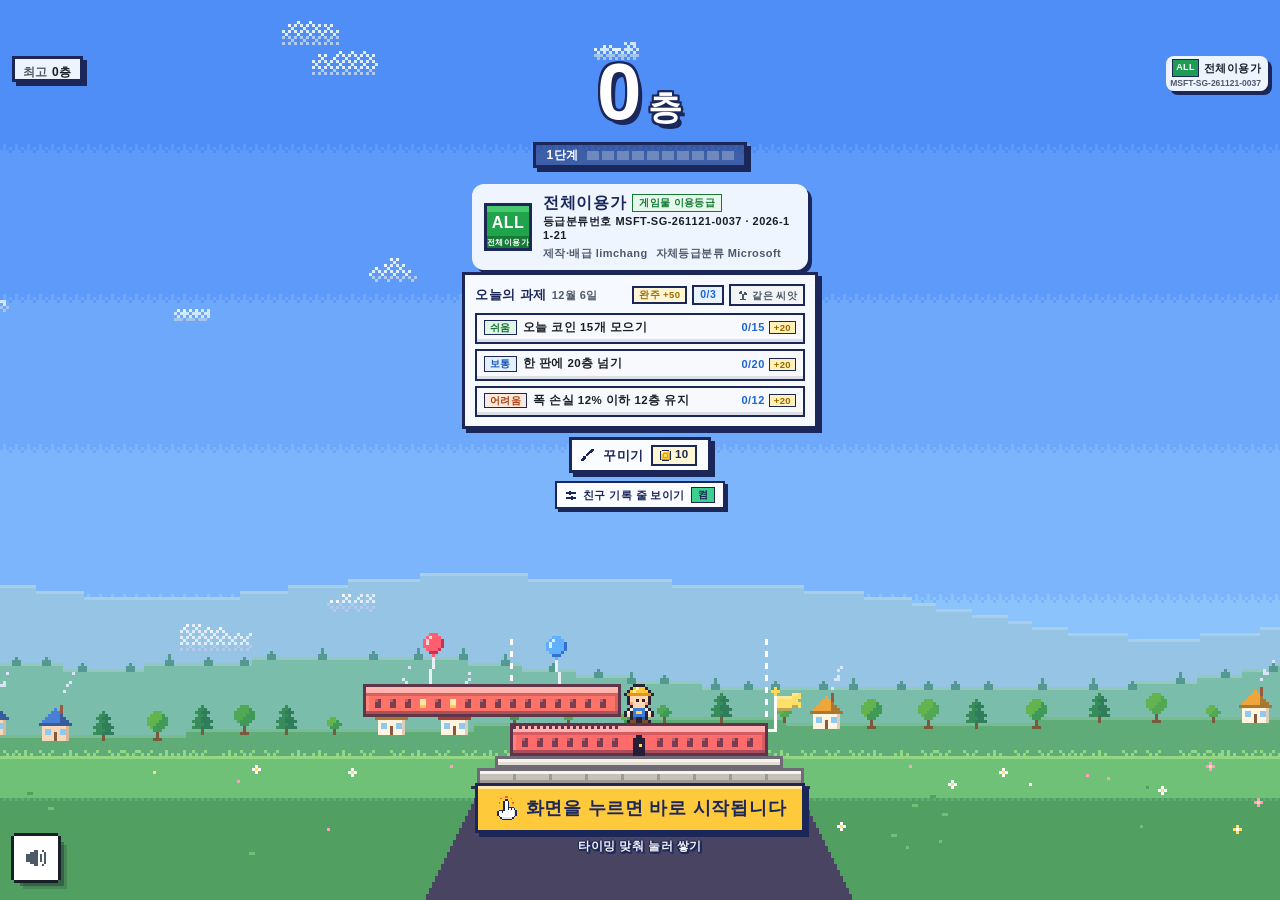
==== commit b4c9c02b: "첫 터치 안내 지우기·정수 층수 순위" ====
--- a/index.html
+++ b/index.html
@@ -18,8 +18,8 @@
         background: #4f8df7;
       }
     </style>
-    <script type="module" crossorigin src="./assets/index-CrsHUPG1.js"></script>
-    <link rel="stylesheet" crossorigin href="./assets/index-CuIGY1Me.css">
+    <script type="module" crossorigin src="./assets/index-DE-uOeA9.js"></script>
+    <link rel="stylesheet" crossorigin href="./assets/index-BC5jtTbN.css">
     <meta name="description" content="탭 한 번에 한 층, 딱 맞춰 쌓는 픽셀 타이밍 탑 쌓기 게임" />
     <meta property="og:url" content="https://chagok.limchang.dev/" />
     <meta property="og:image" content="https://chagok.limchang.dev/og-share.png" />
--- a/assets/index-BC5jtTbN.css
+++ b/assets/index-BC5jtTbN.css
@@ -0,0 +1 @@
+.cg-ui{--cg-blue: #3182f6;--cg-blue-press: #1b64da;--cg-blue-soft: #e8f3ff;--cg-ink: #191f28;--cg-ink-2: #4e5968;--cg-ink-3: #8b95a1;--cg-line: #e5e8eb;--cg-fill: #f2f4f6;--cg-fill-press: #e5e8eb;--cg-white: #ffffff;--cg-navy: #1c2759;--cg-gold: #ffc93c;--cg-gold-deep: #f0a500;--cg-coral: #ff6b6b;--cg-orange: #ff9f5a;--cg-flame: #ff5a3c;--cg-safe-top: env(safe-area-inset-top, 0px);--cg-safe-bottom: env(safe-area-inset-bottom, 0px);--cg-close-w: 96px;--cg-close-h: 48px;--cg-side: 20px;--cg-r-chip: 10px;--cg-r-cell: 12px;--cg-r-btn: 16px;--cg-r-sheet: 24px;--cg-shadow-cell: 0 3px 10px rgba(20, 30, 70, .16);--cg-shadow-btn: 0 8px 18px rgba(20, 30, 70, .18);--cg-outline: 2px 0 0 var(--cg-navy), -2px 0 0 var(--cg-navy), 0 2px 0 var(--cg-navy), 0 -2px 0 var(--cg-navy), 1.5px 1.5px 0 var(--cg-navy), -1.5px 1.5px 0 var(--cg-navy), 1.5px -1.5px 0 var(--cg-navy), -1.5px -1.5px 0 var(--cg-navy);font-family:Toss Product Sans,-apple-system,BlinkMacSystemFont,Apple SD Gothic Neo,Pretendard,Noto Sans KR,sans-serif;color:var(--cg-ink);-webkit-font-smoothing:antialiased;-webkit-tap-highlight-color:transparent;-webkit-user-select:none;user-select:none;-webkit-touch-callout:none;box-sizing:border-box}.cg-ui *,.cg-ui *:before,.cg-ui *:after{box-sizing:border-box}.cg-icon{flex:none;display:block;shape-rendering:crispEdges}.cg-icon--12{width:12px;height:12px}.cg-icon--16{width:16px;height:16px}.cg-icon--24{width:24px;height:24px}.cg-btn{--cg-btn-edge: rgba(0, 0, 0, .18);-webkit-appearance:none;-moz-appearance:none;appearance:none;border:0;margin:0;min-width:0;height:56px;padding:0 18px;border-radius:var(--cg-r-btn);font:inherit;font-size:17px;font-weight:700;letter-spacing:-.01em;line-height:1;display:inline-flex;align-items:center;justify-content:center;gap:8px;white-space:nowrap;cursor:pointer;touch-action:manipulation;box-shadow:0 4px 0 var(--cg-btn-edge),var(--cg-shadow-btn);transition:transform 90ms ease,box-shadow 90ms ease,background-color .12s ease,opacity .12s ease}.cg-btn:active:not(:disabled){transform:translateY(2px);box-shadow:0 2px 0 var(--cg-btn-edge),0 3px 8px #141e4624}.cg-btn:disabled{opacity:.55;cursor:default;transform:none}.cg-btn:focus-visible{outline:3px solid rgba(49,130,246,.45);outline-offset:2px}.cg-btn--primary{--cg-btn-edge: var(--cg-blue-press);background:var(--cg-blue);color:var(--cg-white)}.cg-btn--primary:active{background:#2a76e6}.cg-btn--soft{--cg-btn-edge: #bcd8fb;background:var(--cg-blue-soft);color:var(--cg-blue-press)}.cg-btn--soft:active{background:#d9eaff}.cg-btn--gray{--cg-btn-edge: #d3d9df;background:var(--cg-fill);color:var(--cg-ink-2)}.cg-btn--gray:active{background:var(--cg-fill-press)}.cg-btn--brag{--cg-btn-edge: var(--cg-gold-deep);background:var(--cg-gold);color:var(--cg-navy)}.cg-btn--brag:active{background:#f4bc24}.cg-btn--rank{--cg-btn-edge: #8ec5fc;background:#dceeff;color:var(--cg-blue-press)}.cg-btn--rank:active{background:#c8e3ff}.cg-rank-trophy{flex:none;width:18px;height:18px}.cg-btn--block{width:100%}.cg-tag{flex:none;height:22px;padding:0 7px;border-radius:6px;background:var(--cg-blue);color:var(--cg-white);font-size:12px;font-weight:700;line-height:22px;letter-spacing:0}.cg-spinner{flex:none;width:18px;height:18px;border-radius:50%;border:2.5px solid rgba(27,100,218,.25);border-top-color:var(--cg-blue-press);animation:cg-spin .7s linear infinite}.cg-hud{position:absolute;top:0;right:0;bottom:0;left:0;z-index:5;pointer-events:none}.cg-hud-left{position:absolute;top:calc(var(--cg-safe-top) + var(--cg-close-h) + 8px);left:12px;max-width:calc(50% - 76px);display:flex;flex-direction:column;align-items:flex-start;gap:4px}.cg-hud-best,.cg-hud-today{max-width:100%;height:26px;padding:0 8px;border-radius:8px;background:#ffffffe6;color:var(--cg-ink-2);font-size:12px;font-weight:600;line-height:26px;white-space:nowrap;overflow:hidden;text-overflow:ellipsis;box-shadow:var(--cg-shadow-cell);transition:background-color .2s ease,color .2s ease}.cg-hud-best b,.cg-hud-today b{margin-left:4px;color:var(--cg-ink);font-weight:800;font-variant-numeric:tabular-nums}.cg-hud-today{background:#ffffffbd}.cg-hud-best.is-beaten{background:var(--cg-blue);color:var(--cg-white)}.cg-hud-best.is-beaten b{color:var(--cg-white)}.cg-hud-center{position:absolute;top:calc(var(--cg-safe-top) + var(--cg-close-h) + 4px);left:0;right:0;padding:0 12px;display:flex;flex-direction:column;align-items:center}.cg-hud-score{display:inline-block;color:var(--cg-white);font-size:80px;font-weight:900;line-height:1;letter-spacing:-.02em;font-variant-numeric:tabular-nums;text-shadow:var(--cg-outline),0 6px 0 rgba(28,39,89,.55),0 12px 24px rgba(10,16,40,.3);animation:cg-score-pop .2s ease-out}.cg-hud-score.is-mid{font-size:64px}.cg-hud-score.is-long{font-size:48px}.cg-hud-score.is-xl{font-size:40px}.cg-hud-level{margin-top:10px;height:26px;padding:0 10px;border-radius:13px;background:#1c275980;border:1.5px solid rgba(255,255,255,.38);display:inline-flex;align-items:center;gap:8px;box-shadow:var(--cg-shadow-cell)}.cg-hud-level-name{color:var(--cg-white);font-size:12px;font-weight:800;line-height:1;white-space:nowrap;font-variant-numeric:tabular-nums}.cg-hud-level-cells{display:inline-flex;gap:3px}.cg-hud-level-cells i{display:block;width:12px;height:9px;border-radius:2.5px;background:#ffffff42}.cg-hud-level-cells i.is-on{background:var(--cg-gold);box-shadow:inset 0 2px #ffffff8c}.cg-hud-level-cells i.is-last{animation:cg-cell-pop .26s cubic-bezier(.2,1.5,.4,1)}.cg-hud-level.is-flash{animation:cg-level-flash .8s ease-out}.cg-hud-level.is-flash .cg-hud-level-cells i{animation:cg-cell-drain .8s ease-out}.cg-hud-row{margin-top:6px;max-width:100%;display:flex;flex-wrap:wrap;align-items:center;justify-content:center;gap:6px}.cg-hud-streak{height:30px;padding:0 11px 0 9px;border-radius:var(--cg-r-chip);background:var(--cg-white);color:var(--cg-blue-press);font-size:14px;font-weight:800;line-height:1;white-space:nowrap;display:inline-flex;align-items:center;gap:7px;box-shadow:var(--cg-shadow-cell);animation:cg-chip-pop .26s cubic-bezier(.2,1.4,.4,1)}.cg-hud-streak-cells{display:inline-flex;gap:3px}.cg-hud-streak-cells i{display:block;width:13px;height:10px;border-radius:3px;background:var(--cg-fill-press)}.cg-hud-streak-cells i.is-on{background:var(--cg-blue);box-shadow:inset 0 2px #fff6}.cg-hud-streak-num{font-variant-numeric:tabular-nums}.cg-hud-streak.is-full .cg-hud-streak-cells{animation:cg-widen .52s cubic-bezier(.2,1.3,.4,1) .12s}.cg-hud-streak-wide{height:20px;padding:0 6px;border-radius:6px;background:var(--cg-blue);color:var(--cg-white);font-size:11px;font-style:normal;font-weight:800;line-height:20px}.cg-hud-streak.is-hot{background:linear-gradient(180deg,#ff8a3d 0%,var(--cg-flame) 100%);color:var(--cg-white);box-shadow:0 0 0 2px #ffe066bf,0 4px 14px #ff5a3c73}.cg-hud-streak.is-hot .cg-hud-streak-cells i{background:#ffffff57}.cg-hud-streak.is-hot .cg-hud-streak-cells i.is-on{background:#ffe066}.cg-hud-streak.is-hot .cg-hud-streak-wide{background:var(--cg-white);color:var(--cg-flame)}.cg-hud-near{height:30px;padding:0 11px;border-radius:var(--cg-r-chip);background:var(--cg-gold);color:var(--cg-navy);font-size:14px;font-weight:800;line-height:30px;white-space:nowrap;box-shadow:0 0 0 2px #ffffffb3,var(--cg-shadow-cell);animation:cg-blink .76s ease-in-out infinite}.cg-hud-near b{font-weight:900;font-variant-numeric:tabular-nums}.cg-hud-pause{position:absolute;top:0;right:0;bottom:0;left:0;display:flex;flex-direction:column;align-items:center;justify-content:center;gap:16px;padding:0 var(--cg-side);background:#191f285c;pointer-events:none;animation:cg-fade-in .16s ease-out}.cg-hud-pause-mark{display:flex;gap:10px}.cg-hud-pause-mark i{display:block;width:11px;height:36px;border-radius:3px;background:var(--cg-white);box-shadow:0 4px 14px #0003}.cg-hud-pause-text{color:var(--cg-white);font-size:34px;font-weight:800;line-height:1.2;letter-spacing:-.02em;text-align:center;text-shadow:0 2px 0 rgba(0,0,0,.12),0 8px 22px rgba(0,0,0,.28);animation:cg-pause-pulse 1.4s ease-in-out infinite}.cg-rating{position:absolute;top:calc(var(--cg-safe-top) + var(--cg-close-h) + 8px);right:12px;z-index:22;max-width:calc(50% - 42px);padding:3px 7px 3px 4px;border-radius:8px;background:#ffffffe6;color:var(--cg-ink);display:flex;flex-direction:column;align-items:flex-end;gap:2px;pointer-events:none;box-shadow:var(--cg-shadow-cell)}.cg-rating-row{display:inline-flex;align-items:center;gap:5px;white-space:nowrap}.cg-rating-mark{flex:none;min-width:24px;height:18px;padding:0 3px;border-radius:4px;background:#1f9d55;color:var(--cg-white);font-size:9px;font-weight:900;line-height:18px;text-align:center;letter-spacing:0}.cg-rating-label{font-size:11px;font-weight:800;line-height:1.1;color:var(--cg-ink);white-space:nowrap}.cg-rating-id{max-width:100%;overflow:hidden;text-overflow:ellipsis;white-space:nowrap;font-size:9px;font-weight:700;line-height:1.1;color:var(--cg-ink-2);font-variant-numeric:tabular-nums}.cg-rating-notice{position:absolute;left:50%;transform:translate(-50%);top:calc(var(--cg-safe-top) + var(--cg-close-h) + 136px);z-index:24;width:min(calc(100% - 28px),336px);padding:10px 12px;border-radius:12px;background:#ffffffe6;color:var(--cg-ink);display:flex;align-items:center;gap:11px;pointer-events:none;box-shadow:var(--cg-shadow-cell);opacity:1;transition:opacity .28s ease}.cg-rating-notice.is-leaving{opacity:0}.cg-rating-emblem{flex:none;display:block;width:48px;height:48px}.cg-rating-notice-body{flex:1 1 auto;min-width:0;display:flex;flex-direction:column;gap:3px}.cg-rating-notice-head{display:flex;align-items:center;gap:6px;flex-wrap:wrap}.cg-rating-notice-title{font-size:16px;font-weight:900;line-height:1.15;color:var(--cg-navy)}.cg-rating-notice-tag{padding:2px 6px;border-radius:6px;background:#e6f7ec;color:#157a36;font-size:10px;font-weight:800;line-height:1.2}.cg-rating-notice-id{font-size:11px;font-weight:700;line-height:1.25;color:var(--cg-ink);font-variant-numeric:tabular-nums;word-break:break-all}.cg-rating-notice-meta{display:flex;flex-wrap:wrap;column-gap:8px;row-gap:1px;font-size:11px;font-weight:700;line-height:1.3;color:var(--cg-ink-2)}.cg-hint{position:absolute;left:0;right:0;bottom:calc(var(--cg-safe-bottom) + 46px);z-index:10;display:flex;flex-direction:column;align-items:center;gap:6px;padding:0 16px;pointer-events:none;animation:cg-fade-in .24s ease-out}.cg-hint.is-leaving{animation:cg-hint-leave .2s ease-out forwards;pointer-events:none}.cg-hint.has-streak{bottom:calc(var(--cg-safe-bottom) + 24px)}.cg-hint-pill{display:inline-flex;align-items:center;justify-content:center;gap:8px;max-width:100%;padding:10px 16px;border:3px solid var(--cg-navy);border-radius:var(--cg-r-btn);background:var(--cg-gold);color:var(--cg-navy);box-shadow:inset 0 3px #ffffff8c,4px 4px 0 var(--cg-navy);font-size:18px;font-weight:900;line-height:1.15;white-space:nowrap;animation:cg-hint-bob 1s steps(2,end) infinite}.cg-hint-main{letter-spacing:.02em}.cg-hint-tap{flex:none;width:24px;height:24px;animation:cg-tap-blink .9s steps(2,end) infinite}.cg-hint-tap-rays{animation:cg-tap-rays .9s steps(2,end) infinite}.cg-hint-tip{color:#fffffff0;font-size:12px;font-weight:800;line-height:1.25;text-shadow:1.5px 0 0 var(--cg-navy),-1.5px 0 0 var(--cg-navy),0 1.5px 0 var(--cg-navy),0 -1.5px 0 var(--cg-navy),2px 2px 0 var(--cg-navy)}.cg-hint-sub{color:#ffffffeb;font-size:11.5px;font-weight:800;line-height:1.2;text-shadow:1.5px 0 0 var(--cg-navy),-1.5px 0 0 var(--cg-navy),0 1.5px 0 var(--cg-navy),0 -1.5px 0 var(--cg-navy),2px 2px 0 var(--cg-navy)}@keyframes cg-hint-bob{0%,49%{transform:translateY(0)}50%,to{transform:translateY(-2px)}}@keyframes cg-tap-blink{0%,49%{opacity:1;transform:translateY(0)}50%,to{opacity:.35;transform:translateY(2px)}}@keyframes cg-tap-rays{0%,49%{opacity:1}50%,to{opacity:0}}@media(max-width:360px){.cg-hint-pill{font-size:15.5px;padding:9px 12px;gap:6px}.cg-hint-tap{width:20px;height:20px}}@media(max-height:719px){.cg-hint,.cg-hint.has-streak{bottom:calc(var(--cg-safe-bottom) + 18px)}.cg-hint-pill{font-size:15px;padding:8px 12px;gap:6px}.cg-hint-tap{width:20px;height:20px}}@media(prefers-reduced-motion:reduce){.cg-hint-pill,.cg-hint-tap,.cg-hint-tap-rays{animation:none}.cg-start-top.is-leaving,.cg-hint.is-leaving{animation:none;opacity:0}}@keyframes cg-start-top-leave{0%{opacity:1;transform:translate(-50%) translateY(0)}to{opacity:0;transform:translate(-50%) translateY(-8px)}}@keyframes cg-hint-leave{0%{opacity:1;transform:translateY(0)}to{opacity:0;transform:translateY(8px)}}.cg-over{position:absolute;top:0;right:0;bottom:0;left:0;z-index:20;display:flex;flex-direction:column;justify-content:flex-end;align-items:center;background:linear-gradient(to bottom,#0a102800,#0a102800,#0a10284d);animation:cg-fade-in .22s ease-out}.cg-sheet{position:relative;width:100%;max-width:520px;max-height:calc(100% - var(--cg-safe-top) - var(--cg-close-h) - 24px);padding:18px var(--cg-side) calc(var(--cg-safe-bottom) + 16px);border-radius:var(--cg-r-sheet) var(--cg-r-sheet) 0 0;background:var(--cg-white);box-shadow:0 -8px 30px #0a102833;display:flex;flex-direction:column;gap:10px;animation:cg-sheet-up .34s cubic-bezier(.2,.85,.25,1)}.cg-sheet.is-new{box-shadow:inset 0 4px 0 var(--cg-gold),0 -8px 30px #0a102833}.cg-sheet-ribbon{position:absolute;top:-16px;left:0;right:0;display:flex;justify-content:center;pointer-events:none;animation:cg-chip-pop .42s cubic-bezier(.2,1.5,.4,1) .3s backwards}.cg-sheet-ribbon span{position:relative;height:32px;padding:0 18px;border-radius:8px;background:linear-gradient(180deg,#ffd766 0%,var(--cg-gold) 100%);color:var(--cg-navy);font-size:15px;font-weight:900;line-height:32px;white-space:nowrap;box-shadow:inset 0 2px #fff9,0 3px 0 var(--cg-gold-deep),0 6px 14px #f0a50059}.cg-sheet-ribbon span:before,.cg-sheet-ribbon span:after{content:"";position:absolute;top:7px;width:14px;height:28px;background:var(--cg-gold-deep)}.cg-sheet-ribbon span:before{right:100%;clip-path:polygon(0 0,100% 0,100% 100%,0 100%,45% 50%)}.cg-sheet-ribbon span:after{left:100%;clip-path:polygon(0 0,100% 0,55% 50%,100% 100%,0 100%)}.cg-sheet.is-today .cg-sheet-ribbon span{background:linear-gradient(180deg,#5a9df8 0%,var(--cg-blue) 100%);color:var(--cg-white);box-shadow:inset 0 2px #ffffff59,0 3px 0 var(--cg-blue-press),0 6px 14px #3182f659}.cg-sheet.is-today .cg-sheet-ribbon span:before,.cg-sheet.is-today .cg-sheet-ribbon span:after{background:var(--cg-blue-press)}.cg-sparks{position:absolute;top:-44px;left:0;right:0;height:70px;pointer-events:none}.cg-sparks i{position:absolute;width:16px;height:16px;background:#ffe58a;clip-path:polygon(50% 0,62% 38%,100% 50%,62% 62%,50% 100%,38% 62%,0 50%,38% 38%);filter:drop-shadow(0 0 4px rgba(255,201,60,.9));animation:cg-twinkle 1.3s ease-in-out infinite}.cg-sparks i:nth-child(1){left:calc(50% - 118px);top:26px}.cg-sparks i:nth-child(2){left:calc(50% - 86px);top:2px;width:11px;height:11px;animation-delay:.32s}.cg-sparks i:nth-child(3){left:calc(50% + 72px);top:0;animation-delay:.62s}.cg-sparks i:nth-child(4){left:calc(50% + 104px);top:30px;width:12px;height:12px;animation-delay:.18s}.cg-sparks i:nth-child(5){left:calc(50% - 8px);top:-6px;width:10px;height:10px;animation-delay:.9s}.cg-sheet-head{display:flex;align-items:flex-end;justify-content:space-between;gap:10px;min-height:46px}.cg-sheet-scorebox{min-width:0;display:flex;align-items:baseline;gap:8px}.cg-sheet-label{flex:none;color:var(--cg-ink-3);font-size:13px;font-weight:700;line-height:1;white-space:nowrap}.cg-sheet-score{color:var(--cg-ink);font-size:44px;font-weight:900;line-height:1;letter-spacing:-.03em;white-space:nowrap;font-variant-numeric:tabular-nums}.cg-sheet-score.is-new{color:var(--cg-blue)}.cg-sheet-unit{margin-left:3px;color:var(--cg-ink-2);font-size:18px;font-weight:700;letter-spacing:0}.cg-sheet-side{flex:none;display:flex;flex-direction:column;align-items:flex-end;gap:4px}.cg-sheet-best,.cg-sheet-today{display:flex;align-items:baseline;gap:6px;color:var(--cg-ink-3);font-size:12px;font-weight:700;line-height:1.2;white-space:nowrap}.cg-sheet-best b,.cg-sheet-today b{color:var(--cg-ink);font-size:15px;font-weight:800;font-variant-numeric:tabular-nums}.cg-sheet-today b{color:var(--cg-ink-2);font-size:14px}.cg-sheet-best.is-new,.cg-sheet-best.is-new b,.cg-sheet-today.is-new,.cg-sheet-today.is-new b{color:var(--cg-blue-press)}.cg-sheet-stats{display:grid;grid-auto-flow:column;grid-auto-columns:minmax(0,1fr);gap:6px}.cg-stat{min-width:0;padding:7px 4px 8px;border-radius:var(--cg-r-cell);background:var(--cg-fill);text-align:center;animation:cg-rise-in .3s ease-out backwards}.cg-stat:nth-child(1){animation-delay:.2s}.cg-stat:nth-child(2){animation-delay:.27s}.cg-stat:nth-child(3){animation-delay:.34s}.cg-stat b{display:block;color:var(--cg-ink);font-size:19px;font-weight:800;line-height:1.1;white-space:nowrap;font-variant-numeric:tabular-nums}.cg-stat b small{margin-left:1px;color:var(--cg-ink-2);font-size:12px;font-weight:700}.cg-stat span{display:block;margin-top:3px;color:var(--cg-ink-3);font-size:11px;font-weight:700;line-height:1.2;white-space:nowrap}.cg-sheet-rank{padding:9px 12px 10px;border-radius:var(--cg-r-cell);background:#fff6dc}.cg-rank-row{display:flex;align-items:center;gap:6px;min-width:0}.cg-rank-mark{flex:none;width:18px;height:18px}.cg-rank-name{flex:none;color:var(--cg-navy);font-size:15px;font-weight:900;line-height:1.2;white-space:nowrap}.cg-rank-next{flex:1 1 auto;min-width:0;color:#9a6a00;font-size:12px;font-weight:700;line-height:1.2;text-align:right;white-space:nowrap;overflow:hidden;text-overflow:ellipsis}.cg-rank-bar{height:8px;margin-top:7px;border-radius:4px;background:#9a6a0029;overflow:hidden}.cg-rank-bar i{display:block;height:100%;border-radius:4px;background:linear-gradient(90deg,var(--cg-coral) 0%,var(--cg-orange) 55%,var(--cg-gold) 100%);transform-origin:0 50%;animation:cg-bar-grow .7s cubic-bezier(.2,.8,.2,1) .38s backwards}.cg-sheet-actions{margin-top:2px;padding-bottom:4px;display:flex;flex-direction:column;gap:9px}.cg-sheet-actions .cg-btn{height:50px;box-shadow:0 4px 0 var(--cg-btn-edge)}.cg-sheet-actions .cg-btn:active:not(:disabled){box-shadow:0 2px 0 var(--cg-btn-edge)}.cg-sheet-actions.is-locked{pointer-events:none}.cg-sheet-row{display:flex;gap:8px}.cg-sheet-row .cg-btn--gray{flex:1 1 0}.cg-sheet-row .cg-btn--primary{flex:2 1 0}.cg-sheet-social{display:flex;gap:8px}.cg-sheet-social .cg-btn{flex:1 1 0;height:48px;font-size:15px;padding:0 10px;gap:6px}.cg-sheet-social .cg-btn--share{flex:1.25 1 0}.cg-sheet-util{display:flex;justify-content:center;gap:8px}.cg-btn-mini{-webkit-appearance:none;-moz-appearance:none;appearance:none;margin:0;height:34px;padding:0 13px;border:0;border-radius:10px;background:var(--cg-fill);color:var(--cg-ink-2);font:inherit;font-size:12px;font-weight:700;line-height:1;display:inline-flex;align-items:center;justify-content:center;gap:5px;white-space:nowrap;cursor:pointer;touch-action:manipulation}.cg-btn-mini.is-accent{background:var(--cg-blue-soft);color:var(--cg-blue-press)}.cg-btn-mini:disabled{opacity:.55;cursor:default}@keyframes cg-fade-in{0%{opacity:0}to{opacity:1}}@keyframes cg-sheet-up{0%{transform:translateY(100%)}to{transform:translateY(0)}}@keyframes cg-score-pop{0%{transform:scale(1.16)}to{transform:scale(1)}}@keyframes cg-chip-pop{0%{transform:scale(.7);opacity:0}to{transform:scale(1);opacity:1}}@keyframes cg-spin{to{transform:rotate(360deg)}}@keyframes cg-pause-pulse{0%,to{opacity:1}50%{opacity:.62}}@keyframes cg-rise-in{0%{transform:translateY(8px);opacity:0}to{transform:translateY(0);opacity:1}}@keyframes cg-cell-pop{0%{transform:scale(.4)}to{transform:scale(1)}}@keyframes cg-level-flash{0%{transform:scale(1.14);background:#ffc93cf2;box-shadow:0 0 0 6px #ffe0668c}45%{transform:scale(1.04);background:#ffc93cb3;box-shadow:0 0 0 10px #ffe06600}to{transform:scale(1);background:#1c275980;box-shadow:0 0 #ffe06600}}@keyframes cg-cell-drain{0%,45%{background:var(--cg-white)}to{background:#ffffff42}}@keyframes cg-widen{0%{transform:scaleX(1)}45%{transform:scaleX(1.35)}to{transform:scaleX(1)}}@keyframes cg-blink{0%,to{opacity:1;transform:scale(1)}50%{opacity:.55;transform:scale(.97)}}@keyframes cg-twinkle{0%,to{transform:scale(.3) rotate(0);opacity:0}50%{transform:scale(1) rotate(20deg);opacity:1}}@keyframes cg-bar-grow{0%{transform:scaleX(0)}to{transform:scaleX(1)}}@media(max-height:620px){.cg-hud-score{font-size:60px}.cg-hud-score.is-mid{font-size:54px}.cg-hud-score.is-long{font-size:44px}.cg-hud-level{margin-top:8px}.cg-hud-pause-text{font-size:28px}}@media(max-height:600px){.cg-sheet{padding-top:16px;padding-bottom:calc(var(--cg-safe-bottom) + 12px);gap:8px}.cg-sheet-head{min-height:36px}.cg-sheet-score{font-size:34px}.cg-sheet-unit{font-size:15px}.cg-stat{padding:6px 4px;display:flex;align-items:baseline;justify-content:center;gap:4px}.cg-stat b{font-size:16px}.cg-stat span{margin-top:0}.cg-sheet-rank{padding:7px 10px 8px}.cg-rank-bar{height:6px;margin-top:5px}.cg-sheet-actions{gap:7px}.cg-sheet-actions .cg-btn{height:44px;font-size:15px}.cg-sheet-social .cg-btn{height:42px;font-size:14px}.cg-btn-mini{height:30px;font-size:11px}}@media(max-height:440px){.cg-sheet-stats{display:none}}@media(max-width:340px){.cg-btn{font-size:15px;padding:0 12px}.cg-hud-score{font-size:64px}.cg-hud-score.is-mid{font-size:54px}.cg-hud-score.is-long{font-size:42px}.cg-hud-level{padding:0 8px;gap:6px}.cg-hud-level-cells i{width:11px}.cg-hud-streak,.cg-hud-near{font-size:13px;padding-left:8px;padding-right:9px}.cg-hud-pause-text{font-size:30px}.cg-sheet-score{font-size:38px}.cg-sheet-label{font-size:12px}.cg-rank-name{font-size:14px}.cg-rank-next{font-size:11px}.cg-rating{right:8px;padding:2px 6px 2px 3px}.cg-rating-label{font-size:10px}}@media(max-width:340px)and (max-height:620px){.cg-hud-score{font-size:58px}.cg-hud-score.is-mid{font-size:52px}.cg-hud-score.is-long{font-size:42px}.cg-sheet-score{font-size:32px}}@supports (corner-shape: squircle){.cg-btn{border-radius:22px;corner-shape:squircle}.cg-hud-streak,.cg-hud-near,.cg-stat,.cg-sheet-rank{border-radius:16px;corner-shape:squircle}.cg-hud-best,.cg-hud-today{border-radius:11px;corner-shape:squircle}}@media(prefers-reduced-motion:reduce){.cg-ui,.cg-ui *:not(.cg-spinner),.cg-ui *:before,.cg-ui *:after{animation:none!important;transition:none!important}}.cg-hud-scorewrap{position:relative;display:inline-block;line-height:1}.cg-hud-gain{position:absolute;left:100%;top:8px;margin-left:4px;color:var(--cg-white);font-size:26px;font-weight:900;line-height:1;white-space:nowrap;font-variant-numeric:tabular-nums;text-shadow:var(--cg-outline),0 3px 0 rgba(28,39,89,.55);pointer-events:none;opacity:0;animation:cg-gain-up .9s cubic-bezier(.2,.8,.3,1) forwards}.cg-hud-gain.is-big{top:0;color:var(--cg-gold);font-size:36px;animation-duration:1.1s}.cg-hud-stage-wrap{position:absolute;top:calc(100% + 7px);left:50%;width:0;display:flex;justify-content:center;pointer-events:none;z-index:2}.cg-hud-stage{flex:none;height:30px;padding:0 14px;border-radius:15px;background:var(--cg-gold);color:var(--cg-navy);font-size:14px;font-weight:900;line-height:30px;white-space:nowrap;box-shadow:0 3px 0 var(--cg-gold-deep),var(--cg-shadow-cell);opacity:0;animation:cg-stage-band 1.4s ease-out forwards}.cg-badge{flex:none;display:block;width:22px;height:22px}.cg-rank-badge{width:26px;height:26px}.cg-badge.is-locked{opacity:.3;filter:grayscale(1)}.cg-badge.is-next{opacity:.6;outline:2px dashed var(--cg-gold-deep);outline-offset:1px;border-radius:6px;animation:cg-next-badge 1.6s ease-in-out infinite}.cg-badge-shelf{display:flex;align-items:center;gap:8px;margin-top:8px;min-width:0}.cg-badge-shelf-label{flex:none;color:#9a6a00;font-size:12px;font-weight:700;line-height:1;white-space:nowrap;font-variant-numeric:tabular-nums}.cg-badge-shelf-label b{color:var(--cg-navy);font-weight:900}.cg-badge-shelf-row{flex:1 1 auto;min-width:0;display:flex;justify-content:flex-end;gap:3px}.cg-confetti{position:absolute;top:0;right:0;bottom:0;left:0;z-index:3;overflow:hidden;pointer-events:none}.cg-confetti i{position:absolute;top:-16px;display:block;background:var(--cg-cf-c, var(--cg-gold));opacity:0;animation-name:cg-confetti-fall;animation-timing-function:cubic-bezier(.25,.6,.4,1);animation-fill-mode:forwards}@keyframes cg-gain-up{0%{opacity:0;transform:translateY(10px) scale(.5)}18%{opacity:1;transform:translateY(0) scale(1.15)}34%{transform:translateY(-4px) scale(1)}75%{opacity:1;transform:translateY(-16px) scale(1)}to{opacity:0;transform:translateY(-28px) scale(1)}}@keyframes cg-stage-band{0%{opacity:0;transform:scale(.6)}12%{opacity:1;transform:scale(1.08)}22%{transform:scale(1)}82%{opacity:1;transform:scale(1)}to{opacity:0;transform:translateY(-4px) scale(.96)}}@keyframes cg-next-badge{0%,to{opacity:.6}50%{opacity:.9}}@keyframes cg-confetti-fall{0%{opacity:1;transform:translate(0) rotate(0)}80%{opacity:1}to{opacity:0;transform:translate(var(--cg-cf-x, 0),64vh) rotate(var(--cg-cf-r, 360deg))}}@media(max-height:620px){.cg-rating-notice{top:calc(var(--cg-safe-top) + var(--cg-close-h) + 112px);padding:8px 10px}.cg-rating-emblem{width:42px;height:42px}.cg-badge-shelf{margin-top:6px;padding:4px 6px}.cg-badge-shelf .cg-badge{width:16px;height:16px}}@media(max-height:520px){.cg-badge-shelf-row{display:none}}@media(max-width:360px){.cg-sheet-social{gap:6px}.cg-sheet-social .cg-btn{font-size:13.5px;padding:0 7px;gap:5px}}@media(max-width:340px){.cg-badge{width:18px;height:18px}.cg-rank-badge{width:22px;height:22px}.cg-badge-shelf-row{gap:2px}.cg-hud-gain{font-size:22px}.cg-hud-gain.is-big{font-size:30px}.cg-sheet-social{gap:6px}.cg-sheet-social .cg-btn{font-size:13px;padding:0 6px;gap:4px}.cg-rank-trophy{width:15px;height:15px}}@media(prefers-reduced-motion:reduce){.cg-confetti{display:none}}:root[data-skin=pixel] .cg-ui{--cg-r-chip: 0px;--cg-r-cell: 0px;--cg-r-btn: 0px;--cg-r-sheet: 0px;--cg-shadow-cell: 4px 4px 0 var(--cg-navy);--cg-shadow-btn: 4px 4px 0 var(--cg-navy);--cg-outline: 2px 0 0 var(--cg-navy), -2px 0 0 var(--cg-navy), 0 2px 0 var(--cg-navy), 0 -2px 0 var(--cg-navy), 2px 2px 0 var(--cg-navy), -2px 2px 0 var(--cg-navy), 2px -2px 0 var(--cg-navy), -2px -2px 0 var(--cg-navy);letter-spacing:.03em}:root[data-skin=pixel] .cg-ui *,:root[data-skin=pixel] .cg-ui *:before,:root[data-skin=pixel] .cg-ui *:after{border-radius:0!important;animation-timing-function:steps(5,end)!important;transition-timing-function:steps(2,end)!important}:root[data-skin=pixel] .cg-ui .cg-spinner{animation-timing-function:steps(8,end)!important}:root[data-skin=pixel] .cg-ui :is(b,span,em,p,h1,small,strong,button){font-weight:900;letter-spacing:.04em}:root[data-skin=pixel] .cg-ui .cg-btn{border:3px solid var(--cg-navy);box-shadow:4px 4px 0 var(--cg-navy)}:root[data-skin=pixel] .cg-ui .cg-btn:active:not(:disabled){transform:translate(2px,2px);box-shadow:2px 2px 0 var(--cg-navy)}:root[data-skin=pixel] .cg-ui .cg-btn:focus-visible{outline:3px solid var(--cg-gold);outline-offset:2px}:root[data-skin=pixel] .cg-ui .cg-btn-mini{border:2px solid var(--cg-navy);box-shadow:2px 2px 0 var(--cg-navy)}:root[data-skin=pixel] .cg-ui .cg-btn-mini:active:not(:disabled){transform:translate(1px,1px);box-shadow:1px 1px 0 var(--cg-navy)}:root[data-skin=pixel] .cg-ui .cg-tag{border:2px solid var(--cg-navy);line-height:18px}:root[data-skin=pixel] .cg-ui :is(.cg-hud-best,.cg-hud-today,.cg-hud-mode,.cg-hud-golden,.cg-hud-level,.cg-hud-streak,.cg-hud-near,.cg-stat,.cg-sheet-rank,.cg-hud-stage){border:3px solid var(--cg-navy);box-shadow:4px 4px 0 var(--cg-navy)}:root[data-skin=pixel] .cg-ui .cg-rating{border:2px solid var(--cg-navy);box-shadow:3px 3px 0 var(--cg-navy);background:#fff}:root[data-skin=pixel] .cg-ui .cg-rating-mark{border:1.5px solid var(--cg-navy);line-height:15px}:root[data-skin=pixel] .cg-ui .cg-rating-id{font-size:8.5px;letter-spacing:0}:root[data-skin=pixel] .cg-ui .cg-rating-notice{border:3px solid var(--cg-navy);box-shadow:4px 4px #1c27598c;background:#ffffffeb}:root[data-skin=pixel] .cg-ui .cg-rating-notice-tag{border:1.5px solid #157a36}:root[data-skin=pixel] .cg-ui .cg-hud-stage{line-height:24px}:root[data-skin=pixel] .cg-ui .cg-hud-streak.is-hot{background:var(--cg-flame)}:root[data-skin=pixel] .cg-over{background:#0a102824}:root[data-skin=pixel] .cg-ui .cg-sheet{border-top:3px solid var(--cg-navy);box-shadow:0 -4px #1c275959}:root[data-skin=pixel] .cg-ui .cg-sheet.is-new{box-shadow:inset 0 4px 0 var(--cg-gold),0 -4px #1c275959}:root[data-skin=pixel] .cg-ui .cg-sheet-ribbon span{background:var(--cg-gold);border:3px solid var(--cg-navy);box-shadow:3px 3px 0 var(--cg-navy)}:root[data-skin=pixel] .cg-ui .cg-sheet.is-today .cg-sheet-ribbon span{background:var(--cg-blue)}:root[data-skin=pixel] .cg-ui :is(.cg-sparks i,.cg-badge.is-locked){filter:none}:root[data-skin=pixel] .cg-ui .cg-badge.is-locked{opacity:.25}:root[data-skin=pixel] .cg-ui .cg-badge.is-next{opacity:.6;outline:2px solid var(--cg-navy)}:root[data-skin=pixel] .cg-ui .cg-hud-score{text-shadow:var(--cg-outline),4px 5px 0 var(--cg-navy)}:root[data-skin=pixel] .cg-ui :is(.cg-hud-pause-text,.cg-hud-gain){text-shadow:var(--cg-outline),3px 3px 0 var(--cg-navy)}:root[data-skin=pixel] .cg-ui .cg-rank-bar{height:12px;border:2px solid var(--cg-navy);background:var(--cg-white)}:root[data-skin=pixel] .cg-ui .cg-rank-bar i{background:repeating-linear-gradient(90deg,var(--cg-orange) 0 8px,transparent 8px 10px)}:root[data-skin=pixel] .cg-ui .cg-hud-level-cells i{box-shadow:none}:root[data-skin=pixel] .cg-confetti i{animation-timing-function:steps(10,end)!important}.cg-hint-pill.is-daily{background:#ffe066;color:var(--cg-navy);border:3px solid var(--cg-navy);box-shadow:inset 0 3px #ffffff8c,4px 4px 0 var(--cg-navy)}.cg-mode-btn{pointer-events:auto;-webkit-appearance:none;-moz-appearance:none;appearance:none;margin-top:2px;padding:7px 12px;border:3px solid var(--cg-navy);background:#fff;color:var(--cg-navy);font:inherit;font-size:13px;font-weight:900;line-height:1.1;display:inline-flex;align-items:center;gap:6px;white-space:nowrap;cursor:pointer;touch-action:manipulation;box-shadow:4px 4px 0 var(--cg-navy)}.cg-mode-btn:active{transform:translate(2px,2px);box-shadow:2px 2px 0 var(--cg-navy)}.cg-mode-btn em{font-style:normal;padding:2px 6px;background:var(--cg-gold);color:var(--cg-navy);border:2px solid var(--cg-navy);font-size:11px}.cg-mode-btn.is-daily{background:var(--cg-blue-soft);color:var(--cg-blue-press)}.cg-hint-invite{background:var(--cg-gold);color:var(--cg-navy);border:3px solid var(--cg-navy);box-shadow:4px 4px 0 var(--cg-navy);padding:6px 12px;font-size:13px;font-weight:900;line-height:1.25;white-space:nowrap;max-width:calc(100vw - 32px);margin:0;text-align:center}@media(max-width:340px){.cg-hint-invite{font-size:12px;padding:5px 10px}}.cg-hud-mode{max-width:100%;height:26px;padding:0 8px;background:var(--cg-gold);color:var(--cg-navy);font-size:11px;font-weight:900;line-height:20px;white-space:nowrap;overflow:hidden;text-overflow:ellipsis}.cg-hud-golden{height:30px;padding:0 10px;background:var(--cg-gold);color:var(--cg-navy);font-size:13px;font-weight:900;line-height:24px;white-space:nowrap;animation:cg-blink .68s steps(2,end) infinite}.cg-sheet-mode-tag{align-self:flex-start;padding:3px 8px;background:var(--cg-gold);color:var(--cg-navy);border:2px solid var(--cg-navy);box-shadow:3px 3px 0 var(--cg-navy);font-size:11px;font-weight:900;line-height:1.2}.cg-badge-shelf.is-interactive{width:100%;-webkit-appearance:none;-moz-appearance:none;appearance:none;margin-top:8px;padding:6px 8px;background:#ffffffb8;border:2px solid var(--cg-navy);box-shadow:3px 3px 0 var(--cg-navy);cursor:pointer;touch-action:manipulation;text-align:left;font:inherit}.cg-badge-shelf.is-interactive:active{transform:translate(2px,2px);box-shadow:1px 1px 0 var(--cg-navy)}.cg-badge-shelf-codex{margin-left:5px;padding:2px 6px;background:var(--cg-navy);color:var(--cg-white);font-style:normal;font-size:10px;display:inline-flex;align-items:center;gap:3px;line-height:1.1}.cg-codex-backdrop{position:absolute;top:0;right:0;bottom:0;left:0;z-index:35;display:flex;align-items:center;justify-content:center;padding:calc(var(--cg-safe-top) + var(--cg-close-h) + 12px) 16px calc(var(--cg-safe-bottom) + 16px);background:#0a1028b8;animation:cg-fade-in .16s ease-out}.cg-codex-sheet{width:100%;max-width:440px;max-height:100%;display:flex;flex-direction:column;gap:10px;padding:14px;background:var(--cg-white);border:3px solid var(--cg-navy);box-shadow:6px 6px 0 var(--cg-navy)}.cg-codex-head{display:flex;align-items:center;justify-content:space-between;gap:8px}.cg-codex-title{display:flex;align-items:baseline;gap:8px}.cg-codex-title b{color:var(--cg-navy);font-size:18px}.cg-codex-title span{padding:2px 7px;background:#fff6dc;color:#9a6a00;border:2px solid var(--cg-navy);font-size:11px}.cg-codex-close{-webkit-appearance:none;-moz-appearance:none;appearance:none;height:32px;padding:0 10px;border:2px solid var(--cg-navy);background:var(--cg-fill);color:var(--cg-ink);font:inherit;font-size:13px;display:inline-flex;align-items:center;justify-content:center;gap:4px;cursor:pointer;box-shadow:3px 3px 0 var(--cg-navy)}.cg-codex-close:active{transform:translate(2px,2px);box-shadow:1px 1px 0 var(--cg-navy)}.cg-codex-stats{display:grid;grid-template-columns:repeat(3,minmax(0,1fr));gap:6px}.cg-codex-stat{padding:7px 4px;background:var(--cg-blue-soft);border:2px solid var(--cg-navy);box-shadow:3px 3px 0 var(--cg-navy);text-align:center}.cg-codex-stat b{display:block;color:var(--cg-navy);font-size:15px;line-height:1.15;font-variant-numeric:tabular-nums}.cg-codex-stat span{display:block;margin-top:2px;color:var(--cg-ink-2);font-size:10px}.cg-codex-list{flex:1 1 auto;min-height:0;overflow-y:auto;-webkit-overflow-scrolling:touch;display:flex;flex-direction:column;gap:6px;padding-right:2px}.cg-codex-item{display:flex;align-items:center;gap:10px;padding:8px 10px;background:var(--cg-fill);border:2px solid var(--cg-navy)}.cg-codex-item.is-unlocked{background:#fffcf0}.cg-codex-item.is-current{background:#fff3c4;box-shadow:inset 4px 0 0 var(--cg-blue)}.cg-codex-item.is-next{background:#f5f9ff}.cg-codex-badge{width:30px;height:30px}.cg-codex-info{flex:1 1 auto;min-width:0}.cg-codex-row{display:flex;align-items:baseline;gap:6px;flex-wrap:wrap}.cg-codex-row b{color:var(--cg-navy);font-size:14px}.cg-codex-row span{color:var(--cg-ink-2);font-size:11px}.cg-codex-info p{margin:2px 0 0;color:var(--cg-ink-2);font-size:11px;line-height:1.3;font-weight:700}.cg-codex-tag{flex:none;padding:3px 7px;font-style:normal;font-size:11px;border:2px solid var(--cg-navy);background:var(--cg-white);color:var(--cg-ink-3);white-space:nowrap}.cg-codex-item.is-unlocked .cg-codex-tag{background:var(--cg-gold);color:var(--cg-navy)}.cg-codex-item.is-current .cg-codex-tag{background:var(--cg-blue);color:var(--cg-white)}.cg-codex-item.is-next .cg-codex-tag{background:var(--cg-blue-soft);color:var(--cg-blue-press)}@media(max-height:620px){.cg-hud-score.is-xl{font-size:36px}}@media(max-width:340px){.cg-hud-score.is-xl{font-size:34px}}.cg-start-top{position:absolute;left:50%;transform:translate(-50%);top:calc(var(--cg-safe-top) + var(--cg-close-h) + 122px);z-index:9;width:min(calc(100% - 28px),356px);display:flex;flex-direction:column;gap:8px;pointer-events:none;transition:top .22s steps(4,end)}.cg-start-top.is-under-rating{top:calc(var(--cg-safe-top) + var(--cg-close-h) + 224px)}.cg-start-top.is-leaving{animation:cg-start-top-leave .2s ease-out forwards;pointer-events:none}.cg-start-top.is-leaving *{pointer-events:none}.cg-start-missions{width:100%;padding:9px 10px;background:#fffffff0;border:3px solid var(--cg-navy);box-shadow:4px 4px 0 var(--cg-navy);pointer-events:none}.cg-start-missions-head{display:flex;align-items:center;justify-content:space-between;gap:6px;margin-bottom:7px}.cg-start-missions-title{display:flex;align-items:baseline;gap:5px;min-width:0}.cg-start-missions-title b{color:var(--cg-navy);font-size:13px;line-height:1.1;white-space:nowrap}.cg-start-missions-title span{color:var(--cg-ink-2);font-size:11px;line-height:1.1;white-space:nowrap}.cg-start-missions-right{display:flex;align-items:center;gap:5px;flex:none}.cg-start-progress-pill{padding:2px 6px;background:var(--cg-blue-soft);color:var(--cg-blue-press);border:2px solid var(--cg-navy);font-size:10.5px;line-height:1.1;font-variant-numeric:tabular-nums}.cg-start-allclear{display:inline-flex;align-items:center;gap:4px;padding:2px 6px;background:var(--cg-gold);color:var(--cg-navy);border:2px solid var(--cg-navy);font-size:10.5px;line-height:1.1;white-space:nowrap}.cg-start-allclear-icon{width:14px;height:14px}.cg-seed-opt{pointer-events:auto;-webkit-appearance:none;-moz-appearance:none;appearance:none;margin:0;padding:3px 6px;border:2px solid var(--cg-navy);background:var(--cg-fill);color:var(--cg-ink-2);font:inherit;font-size:10px;line-height:1.1;display:inline-flex;align-items:center;justify-content:center;gap:3px;cursor:pointer;touch-action:manipulation}.cg-seed-opt.is-on{background:var(--cg-gold);color:var(--cg-navy)}.cg-mission-list{list-style:none;margin:0;padding:0;display:flex;flex-direction:column;gap:5px}.cg-mission-row{position:relative;display:grid;grid-template-columns:auto minmax(0,1fr) auto;align-items:center;gap:6px;padding:5px 7px 7px;background:#f7f9fc;border:2px solid var(--cg-navy);overflow:hidden}.cg-mission-row.is-done{background:#fff6d6}.cg-mission-diff{flex:none;padding:1px 5px;border:1.5px solid var(--cg-navy);font-size:9.5px;line-height:1.2;white-space:nowrap}.cg-mission-diff.is-easy{background:#dff7e6;color:#146c31}.cg-mission-diff.is-medium{background:#e3f0ff;color:#1754b8}.cg-mission-diff.is-hard{background:#ffe9dc;color:#a83c10}.cg-mission-name{min-width:0;color:var(--cg-ink);font-size:11.5px;line-height:1.2;white-space:nowrap;overflow:hidden;text-overflow:ellipsis}.cg-mission-val{color:var(--cg-blue-press);font-size:11px;line-height:1.1;white-space:nowrap;font-variant-numeric:tabular-nums}.cg-mission-row.is-done .cg-mission-val{color:#9a6a00}.cg-mission-bar{position:absolute;left:0;right:0;bottom:0;height:3px;background:#1c27591f}.cg-mission-bar i{display:block;height:100%;background:var(--cg-blue)}.cg-mission-row.is-done .cg-mission-bar i{background:var(--cg-gold-deep)}.cg-hud-missions{margin-top:6px;max-width:100%;display:inline-flex;align-items:center;justify-content:center;flex-wrap:wrap;gap:4px}.cg-hud-mission-crown{height:22px;padding:0 6px;border:2px solid var(--cg-navy);box-shadow:2px 2px 0 var(--cg-navy);background:var(--cg-gold);color:var(--cg-navy);font-size:10px;line-height:18px;white-space:nowrap}.cg-hud-mission-chip{height:22px;padding:0 7px;border:2px solid var(--cg-navy);box-shadow:2px 2px 0 var(--cg-navy);background:#ffffffe0;color:var(--cg-navy);font-size:10.5px;line-height:18px;display:inline-flex;align-items:center;gap:4px;white-space:nowrap}.cg-hud-mission-chip.is-done{background:var(--cg-gold);color:var(--cg-navy)}.cg-hud-mission-label{color:var(--cg-ink-2)}.cg-hud-mission-chip.is-done .cg-hud-mission-label{color:var(--cg-navy)}.cg-hud-mission-chip b{color:var(--cg-blue-press);font-variant-numeric:tabular-nums}.cg-hud-mission-chip.is-done b{color:#146c31}.cg-mission-banner{position:absolute;left:50%;transform:translate(-50%);top:max(calc(var(--cg-safe-top) + var(--cg-close-h) + 190px),33%);z-index:32;max-width:calc(100% - 28px);padding:8px 12px;background:var(--cg-white);border:3px solid var(--cg-navy);box-shadow:5px 5px 0 var(--cg-navy);display:flex;align-items:center;gap:9px;pointer-events:none;animation:cg-mission-pop 2.2s steps(8,end) forwards}.cg-mission-banner.is-allclear{background:#fff6d6;box-shadow:inset 0 3px 0 var(--cg-gold),5px 5px 0 var(--cg-navy)}.cg-mission-banner-icon{width:28px;height:28px}.cg-mission-banner-body{min-width:0;display:flex;flex-direction:column;gap:2px}.cg-mission-banner-body b{color:var(--cg-navy);font-size:13px;line-height:1.15}.cg-mission-banner-body span{color:var(--cg-blue-press);font-size:12px;line-height:1.2;white-space:nowrap;overflow:hidden;text-overflow:ellipsis}.cg-mission-banner.is-allclear .cg-mission-banner-body span{color:#9a6a00}@keyframes cg-mission-pop{0%{opacity:0;transform:translate(-50%,12px) scale(.9)}12%,82%{opacity:1;transform:translate(-50%) scale(1)}to{opacity:0;transform:translate(-50%,-8px) scale(.98)}}.cg-sheet-scoreline{display:flex;align-items:baseline;flex-wrap:wrap;column-gap:6px;row-gap:2px;min-width:0}.cg-sheet-combo{color:var(--cg-ink-2);font-size:12px;font-weight:800;line-height:1.15;white-space:nowrap;font-variant-numeric:tabular-nums}.cg-sheet-best-combo{font-style:normal;color:var(--cg-ink-3);font-size:10.5px;font-weight:800;white-space:nowrap;font-variant-numeric:tabular-nums}.cg-sheet-best.is-new .cg-sheet-best-combo,.cg-sheet-today.is-new .cg-sheet-best-combo{color:var(--cg-blue-press)}.cg-sheet-score.is-long{font-size:36px}.cg-sheet-score.is-xl{font-size:30px}.cg-sheet-floor-pill{flex:none;padding:2px 7px;background:var(--cg-fill);border:2px solid var(--cg-navy);color:var(--cg-ink-2);font-size:12px;line-height:1.2;white-space:nowrap;font-variant-numeric:tabular-nums}.cg-sheet-subbest{display:flex;align-items:baseline;gap:5px;color:var(--cg-ink-3);font-size:11px;line-height:1.15;white-space:nowrap}.cg-sheet-subbest b{color:var(--cg-ink-2);font-size:12.5px;font-variant-numeric:tabular-nums}.cg-sheet-missions{padding:7px 10px;background:#f5f9ff;border:2px solid var(--cg-navy);box-shadow:3px 3px 0 var(--cg-navy)}.cg-sheet-missions-head{display:flex;align-items:center;justify-content:space-between;gap:8px;margin-bottom:5px}.cg-sheet-missions-head b{color:var(--cg-navy);font-size:12px;line-height:1.1}.cg-sheet-missions-cnt{color:var(--cg-blue-press);font-size:11px;line-height:1.1;font-variant-numeric:tabular-nums}.cg-sheet-allclear{display:inline-flex;align-items:center;gap:4px;padding:2px 6px;background:var(--cg-gold);border:2px solid var(--cg-navy);color:var(--cg-navy);font-size:10.5px;line-height:1.1}.cg-sheet-allclear-icon{width:14px;height:14px}.cg-sheet-mission-list{list-style:none;margin:0;padding:0;display:flex;flex-direction:column;gap:3px}.cg-sheet-mission-row{display:grid;grid-template-columns:auto minmax(0,1fr) auto;align-items:center;gap:6px;padding:3px 5px;background:var(--cg-white);border:1.5px solid var(--cg-navy)}.cg-sheet-mission-row.is-done{background:#fff6d6}.cg-sheet-mission-name{min-width:0;color:var(--cg-ink);font-size:11px;line-height:1.2;white-space:nowrap;overflow:hidden;text-overflow:ellipsis}.cg-sheet-mission-val{color:var(--cg-blue-press);font-size:10.5px;line-height:1.1;white-space:nowrap;font-variant-numeric:tabular-nums}.cg-sheet-mission-row.is-done .cg-sheet-mission-val{color:#146c31}.cg-codex-stats.is-four{grid-template-columns:repeat(4,minmax(0,1fr))}@media(max-width:360px){.cg-codex-stats.is-four{grid-template-columns:repeat(2,minmax(0,1fr))}}.cg-codex-mission{display:flex;align-items:center;gap:9px;padding:8px 10px;background:#f5f9ff;border:2px solid var(--cg-navy);box-shadow:3px 3px 0 var(--cg-navy)}.cg-codex-mission.is-cleared{background:#fff6d6}.cg-codex-mission-badge{width:28px;height:28px}.cg-codex-mission-info{flex:1 1 auto;min-width:0}.cg-codex-mission-row{display:flex;align-items:center;justify-content:space-between;gap:6px}.cg-codex-mission-row b{color:var(--cg-navy);font-size:13px}.cg-codex-mission-row span{padding:1px 6px;background:var(--cg-blue-soft);border:1.5px solid var(--cg-navy);color:var(--cg-blue-press);font-size:10.5px}.cg-codex-mission.is-cleared .cg-codex-mission-row span{background:var(--cg-gold);color:var(--cg-navy)}.cg-codex-mission-info p{margin:3px 0 0;color:var(--cg-ink-2);font-size:10.5px;line-height:1.3}@media(max-height:700px){.cg-sheet{padding-top:14px;padding-bottom:calc(var(--cg-safe-bottom) + 12px);gap:7px}.cg-sheet-rank{padding:7px 10px}.cg-badge-shelf{margin-top:5px}.cg-sheet-actions{gap:7px}.cg-sheet-actions .cg-btn{height:46px}.cg-sheet-social .cg-btn{height:44px}}@media(max-height:600px){.cg-start-top{top:calc(var(--cg-safe-top) + var(--cg-close-h) + 98px);gap:5px}.cg-start-top.is-under-rating{top:calc(var(--cg-safe-top) + var(--cg-close-h) + 186px)}.cg-start-missions{padding:7px 8px}.cg-sheet-missions{padding:5px 8px}.cg-sheet-mission-row{padding:2px 4px}.cg-sheet-score.is-long{font-size:28px}.cg-sheet-score.is-xl{font-size:24px}}@media(max-width:340px){.cg-hud-mission-chip{padding:0 5px;font-size:9.5px}.cg-sheet-score.is-long{font-size:30px}.cg-sheet-score.is-xl{font-size:25px}}.cg-hud-unit{margin-left:3px;font-size:.42em;font-weight:900;vertical-align:baseline}.cg-hud-coins{display:inline-flex;align-items:center;gap:4px;height:24px;padding:0 7px 0 5px;background:#fff6d6;color:var(--cg-navy);border:2px solid var(--cg-navy);box-shadow:3px 3px 0 var(--cg-navy);font-size:11.5px;line-height:1;white-space:nowrap}.cg-hud-coin-icon{width:14px;height:14px;flex:none}.cg-hud-coins b{color:var(--cg-navy);font-variant-numeric:tabular-nums}.cg-hud-gain.is-coin{color:var(--cg-gold);font-size:22px;top:12px}.cg-hud-gain.is-coin.is-big{font-size:28px;top:6px}.cg-start-reward-hint{padding:2px 5px;background:#fff6d6;color:#9a6a00;border:2px solid var(--cg-navy);font-size:9.5px;line-height:1.1;white-space:nowrap}.cg-mission-coin{margin-left:4px;padding:0 4px;background:#fff1b8;color:#9a6a00;border:1.5px solid var(--cg-navy);font-style:normal;font-size:9.5px;line-height:1.25}.cg-shop-row{display:flex;justify-content:center;pointer-events:none}.cg-shop-btn{pointer-events:auto;-webkit-appearance:none;-moz-appearance:none;appearance:none;margin:0;height:36px;padding:0 11px 0 8px;display:inline-flex;align-items:center;gap:7px;background:#fffffff5;color:var(--cg-navy);border:3px solid var(--cg-navy);box-shadow:4px 4px 0 var(--cg-navy);font:inherit;cursor:pointer;touch-action:manipulation}.cg-shop-btn:active{transform:translate(2px,2px);box-shadow:2px 2px 0 var(--cg-navy)}.cg-shop-btn-icon{width:16px;height:16px;flex:none}.cg-shop-btn-label{font-size:13px;font-weight:900;line-height:1;white-space:nowrap}.cg-shop-btn-coins{display:inline-flex;align-items:center;gap:3px;padding:2px 6px;background:#fff6d6;border:2px solid var(--cg-navy);font-size:11.5px;line-height:1;font-variant-numeric:tabular-nums}.cg-shop-btn-coin-icon{width:13px;height:13px;flex:none}.cg-sheet-coins{display:flex;align-items:center;justify-content:space-between;gap:8px;padding:6px 10px;background:#fff9e6;border:2px solid var(--cg-navy);box-shadow:3px 3px 0 var(--cg-navy)}.cg-sheet-coins.is-earned{background:#fff3c4}.cg-sheet-coins-left{display:flex;align-items:center;gap:6px;min-width:0;flex-wrap:wrap}.cg-sheet-coins-icon{width:18px;height:18px;flex:none}.cg-sheet-coins-left b{color:var(--cg-navy);font-size:13px;line-height:1.15;white-space:nowrap;font-variant-numeric:tabular-nums}.cg-sheet-coins-sub{color:#9a6a00;font-size:10.5px;line-height:1.15;white-space:nowrap}.cg-sheet-coins-right{flex:none;display:flex;align-items:center;gap:4px}.cg-sheet-coins-wallet{padding:2px 6px;background:var(--cg-white);border:1.5px solid var(--cg-navy);color:var(--cg-navy);font-size:11px;line-height:1.15;white-space:nowrap;font-variant-numeric:tabular-nums}.cg-sheet-shop-btn{-webkit-appearance:none;-moz-appearance:none;appearance:none;margin:0;padding:3px 7px;background:var(--cg-navy);border:1.5px solid var(--cg-navy);color:var(--cg-white);font:inherit;font-size:10.5px;font-weight:800;line-height:1.15;display:inline-flex;align-items:center;justify-content:center;gap:4px;white-space:nowrap;cursor:pointer;touch-action:manipulation}.cg-sheet-shop-btn:active{background:var(--cg-blue)}.cg-shop-backdrop{position:absolute;top:0;right:0;bottom:0;left:0;z-index:36;display:flex;align-items:center;justify-content:center;padding:calc(var(--cg-safe-top) + var(--cg-close-h) + 10px) 14px calc(var(--cg-safe-bottom) + 14px);background:#0a1028b8;animation:cg-fade-in .16s ease-out}.cg-shop-sheet{width:100%;max-width:440px;max-height:100%;display:flex;flex-direction:column;gap:8px;padding:12px;background:var(--cg-white);border:3px solid var(--cg-navy);box-shadow:6px 6px 0 var(--cg-navy)}.cg-shop-head{display:flex;align-items:center;justify-content:space-between;gap:8px}.cg-shop-title{display:flex;align-items:baseline;gap:7px;min-width:0}.cg-shop-title b{color:var(--cg-navy);font-size:17px;white-space:nowrap}.cg-shop-count{padding:2px 6px;background:var(--cg-blue-soft);color:var(--cg-blue-press);border:2px solid var(--cg-navy);font-size:11px;font-variant-numeric:tabular-nums}.cg-shop-head-right{display:flex;align-items:center;gap:6px;flex:none}.cg-shop-wallet{display:inline-flex;align-items:center;gap:4px;height:32px;padding:0 8px;background:#fff6d6;border:2px solid var(--cg-navy);color:var(--cg-navy);font-size:12px;font-variant-numeric:tabular-nums}.cg-shop-wallet-icon{width:15px;height:15px;flex:none}.cg-shop-preview-wrap{border:2px solid var(--cg-navy);background:#e8f3ff;box-shadow:3px 3px 0 var(--cg-navy);overflow:hidden}.cg-shop-preview-canvas{display:block;width:100%;height:auto;aspect-ratio:180 / 76;image-rendering:pixelated;image-rendering:crisp-edges}.cg-shop-preview-bar{display:flex;align-items:center;justify-content:space-between;gap:8px;padding:4px 8px;background:#f5f9ff;border-top:2px solid var(--cg-navy);font-size:11px;line-height:1.2}.cg-shop-preview-name{color:var(--cg-navy);font-weight:800;white-space:nowrap;overflow:hidden;text-overflow:ellipsis}.cg-shop-fair-note{flex:none;color:var(--cg-ink-2);font-size:10px;white-space:nowrap}.cg-shop-tabs{display:grid;grid-template-columns:repeat(5,minmax(0,1fr));gap:4px}.cg-shop-tab{-webkit-appearance:none;-moz-appearance:none;appearance:none;margin:0;padding:6px 2px;background:var(--cg-fill);color:var(--cg-ink-2);border:2px solid var(--cg-navy);font:inherit;font-size:11px;font-weight:800;line-height:1.1;white-space:nowrap;cursor:pointer;touch-action:manipulation}.cg-shop-tab.is-active{background:var(--cg-gold);color:var(--cg-navy);box-shadow:2px 2px 0 var(--cg-navy)}.cg-shop-cat-desc{color:var(--cg-ink-2);font-size:11px;line-height:1.2}.cg-shop-grid{flex:1 1 auto;min-height:0;overflow-y:auto;-webkit-overflow-scrolling:touch;display:grid;grid-template-columns:repeat(2,minmax(0,1fr));gap:7px;padding:1px 2px 3px 0}.cg-shop-card{display:flex;flex-direction:column;justify-content:space-between;gap:7px;padding:8px;background:#f7f9fc;border:2px solid var(--cg-navy);cursor:pointer}.cg-shop-card.is-preview{background:#eef5ff;box-shadow:inset 0 0 0 2px var(--cg-blue)}.cg-shop-card.is-equipped{background:#fff9df;box-shadow:3px 3px 0 var(--cg-navy)}.cg-shop-card-top{display:flex;align-items:center;gap:8px;min-width:0}.cg-shop-swatch-svg{width:28px;height:28px;flex:none}.cg-shop-swatch{width:28px;height:28px;flex:none;border:2px solid var(--cg-navy);overflow:hidden}.cg-shop-swatch.is-palette{display:flex;flex-direction:column}.cg-shop-swatch.is-palette i{flex:1 1 0;display:block}.cg-shop-swatch.is-fx{display:flex;background:#1c2759}.cg-shop-swatch.is-fx i{flex:1 1 0;display:block}.cg-shop-swatch-fxbox{width:100%;height:100%;display:grid;place-items:center}.cg-shop-swatch-fxbox em{display:block;width:10px;height:10px;border:1.5px solid #1c2759}.cg-shop-card-info{min-width:0;display:flex;flex-direction:column;gap:2px}.cg-shop-card-info b{color:var(--cg-navy);font-size:12px;line-height:1.15;white-space:nowrap;overflow:hidden;text-overflow:ellipsis}.cg-shop-card-info span{color:var(--cg-ink-2);font-size:10px;font-weight:600;line-height:1.25;display:-webkit-box;-webkit-line-clamp:2;-webkit-box-orient:vertical;overflow:hidden}.cg-shop-card-foot{display:flex;justify-content:flex-end}.cg-shop-badge{width:100%;height:26px;display:grid;place-items:center;background:var(--cg-gold);border:2px solid var(--cg-navy);color:var(--cg-navy);font-size:11px;font-weight:900}.cg-shop-act{-webkit-appearance:none;-moz-appearance:none;appearance:none;margin:0;width:100%;height:26px;padding:0 8px;display:inline-flex;align-items:center;justify-content:center;gap:4px;border:2px solid var(--cg-navy);font:inherit;font-size:11px;font-weight:900;line-height:1;cursor:pointer;touch-action:manipulation}.cg-shop-act.is-equip{background:var(--cg-white);color:var(--cg-blue-press)}.cg-shop-act.is-buy{background:#3ccf8e;color:var(--cg-navy)}.cg-shop-act.is-lack{background:var(--cg-fill);color:var(--cg-ink-3)}.cg-shop-act-coin{width:13px;height:13px;flex:none}.cg-codex-stats.is-six{grid-template-columns:repeat(3,minmax(0,1fr))}.cg-codex-stat.is-coin{background:#fff6d6}@media(max-width:340px){.cg-codex-stats.is-six{grid-template-columns:repeat(2,minmax(0,1fr))}.cg-shop-grid{grid-template-columns:1fr}.cg-shop-tab{font-size:10px}}@media(max-height:640px){.cg-sheet-coins{padding:5px 8px}.cg-sheet-coins-left b{font-size:12px}}.cg-start-setting-row{display:flex;justify-content:center;pointer-events:none}.cg-friend-toggle{pointer-events:auto;-webkit-appearance:none;-moz-appearance:none;appearance:none;margin:0;height:28px;padding:0 8px;display:inline-flex;align-items:center;gap:6px;background:#ffffffe6;color:var(--cg-ink-2);border:2px solid var(--cg-navy);box-shadow:3px 3px 0 var(--cg-navy);font:inherit;font-size:11px;font-weight:800;line-height:1;cursor:pointer;touch-action:manipulation}.cg-friend-toggle.is-on{background:#fffffff5;color:var(--cg-navy)}.cg-friend-toggle:active{transform:translate(1px,1px);box-shadow:2px 2px 0 var(--cg-navy)}.cg-friend-toggle-icon{width:12px;height:12px;flex:none}.cg-friend-toggle-label{white-space:nowrap}.cg-friend-toggle-pill{padding:2px 6px;background:var(--cg-fill);color:var(--cg-ink-2);border:1.5px solid var(--cg-navy);font-size:10px;font-weight:900;line-height:1}.cg-friend-toggle.is-on .cg-friend-toggle-pill{background:#3ccf8e;color:var(--cg-navy)}.cg-friend-pass-banner{position:absolute;left:50%;transform:translate(-50%);top:max(calc(var(--cg-safe-top) + var(--cg-close-h) + 146px),27%);z-index:33;max-width:calc(100% - 28px);padding:7px 12px;background:#fffdf0;border:3px solid var(--cg-navy);box-shadow:inset 0 3px 0 var(--cg-gold),5px 5px 0 var(--cg-navy);display:flex;align-items:center;gap:8px;pointer-events:none;animation:cg-mission-pop 1.9s steps(8,end) forwards}.cg-friend-pass-icon{width:24px;height:24px;flex:none}.cg-friend-pass-body{min-width:0;display:flex;flex-direction:column;gap:1px}.cg-friend-pass-body b{color:var(--cg-navy);font-size:13px;font-weight:900;line-height:1.15;white-space:nowrap}.cg-friend-pass-body span{color:var(--cg-blue-press);font-size:11.5px;font-weight:800;line-height:1.2;white-space:nowrap;overflow:hidden;text-overflow:ellipsis}.cg-sheet-vs{display:flex;align-items:center;justify-content:space-between;gap:8px;padding:6px 10px;background:#f5f9ff;border:2px solid var(--cg-navy);box-shadow:3px 3px 0 var(--cg-navy)}.cg-sheet-vs.is-win{background:#eafbf2}.cg-sheet-vs.is-tie{background:#eef5ff}.cg-sheet-vs-pair{display:flex;align-items:baseline;gap:6px;min-width:0;flex-wrap:wrap;font-size:13px;font-weight:800;color:var(--cg-navy);font-variant-numeric:tabular-nums}.cg-sheet-vs-friend b{color:var(--cg-ink)}.cg-sheet-vs-sep{color:var(--cg-ink-3);font-size:11px;font-weight:900}.cg-sheet-vs-me b{color:var(--cg-blue-press)}.cg-sheet-vs-badge{flex:none;padding:2px 7px;background:var(--cg-fill);color:var(--cg-ink-2);border:1.5px solid var(--cg-navy);font-size:11px;font-weight:900;line-height:1.2;white-space:nowrap;font-variant-numeric:tabular-nums}.cg-sheet-vs.is-win .cg-sheet-vs-badge{background:var(--cg-gold);color:var(--cg-navy)}.cg-sheet-vs.is-tie .cg-sheet-vs-badge{background:var(--cg-blue);color:var(--cg-white)}:root{--ait-safe-top: env(safe-area-inset-top, 0px);--ait-safe-bottom: env(safe-area-inset-bottom, 0px);--top-reserve: calc(var(--ait-safe-top) + 56px);--ink: #141e46}*{box-sizing:border-box}html,body,#root{height:100%;margin:0}body{background:#4f8df7;overflow:hidden;overscroll-behavior:none;font-family:-apple-system,BlinkMacSystemFont,Apple SD Gothic Neo,Noto Sans KR,Segoe UI,sans-serif;-webkit-user-select:none;user-select:none;-webkit-touch-callout:none;-webkit-tap-highlight-color:transparent;touch-action:manipulation}.stage{position:fixed;top:0;right:0;bottom:0;left:0;overflow:hidden}.stage>canvas{position:absolute;top:0;right:0;bottom:0;left:0;width:100%;height:100%;display:block;touch-action:none;cursor:pointer}.stage .cg-ui{--cg-safe-top: var(--ait-safe-top);--cg-safe-bottom: var(--ait-safe-bottom)}.toast{position:absolute;z-index:30;top:max(calc(var(--top-reserve) + 236px),40%);left:50%;transform:translate(-50%);max-width:calc(100% - 32px);height:38px;padding:0 16px 0 13px;display:inline-flex;align-items:center;gap:8px;border-radius:12px;background:#fff;color:#1b64da;font-size:15px;font-weight:800;letter-spacing:-.01em;white-space:nowrap;pointer-events:none;box-shadow:0 6px 18px #00000024;animation:toast 1.6s ease both}.toast:before{content:"";flex:none;width:9px;height:9px;border-radius:2px;background:#3182f6;transform:rotate(45deg)}.mute{position:absolute;z-index:6;left:14px;bottom:calc(var(--ait-safe-bottom) + 20px);width:44px;height:44px;display:grid;place-items:center;border:0;border-radius:16px;background:#ffffffeb;color:#4e5968;cursor:pointer;touch-action:manipulation;box-shadow:0 4px 14px #0000001f;transition:transform .12s ease,background-color .12s ease}.mute:active{transform:scale(.94);background:#e5e8eb}.mute:focus-visible{outline:3px solid rgba(49,130,246,.6);outline-offset:2px}.ad-overlay{position:absolute;top:0;right:0;bottom:0;left:0;z-index:40;display:grid;place-items:center;padding:24px;background:#0a0e24b8;animation:ad-fade .18s ease both}.ad-card{width:min(100%,340px);padding:24px 20px 20px;border-radius:28px;background:#fff;color:#191f28;text-align:center;box-shadow:0 16px 40px #0000003d;animation:ad-rise .24s cubic-bezier(.2,1.2,.4,1) both}.ad-tag{display:inline-block;padding:5px 12px;border-radius:10px;background:#e8f3ff;color:#1b64da;font-size:13px;font-weight:800}.ad-count{margin:12px 0 4px;color:#191f28;font-size:88px;font-weight:800;line-height:1;letter-spacing:-.03em;font-variant-numeric:tabular-nums}.ad-card p{margin:8px 0 18px;color:#4e5968;font-size:14px;font-weight:600;line-height:1.5}@keyframes ad-fade{0%{opacity:0}to{opacity:1}}@keyframes ad-rise{0%{opacity:0;transform:translateY(14px) scale(.96)}to{opacity:1;transform:none}}@media(prefers-reduced-motion:reduce){.toast{animation-name:toast-still}.ad-overlay,.ad-card{animation:none}.mute{transition:none}}@keyframes toast-still{0%,to{opacity:0}12%,78%{opacity:1}}@keyframes toast{0%{opacity:0;transform:translate(-50%,10px)}12%,78%{opacity:1;transform:translate(-50%)}to{opacity:0;transform:translate(-50%,-8px)}}:root[data-skin=pixel] .stage>canvas{image-rendering:pixelated;image-rendering:crisp-edges}:root[data-skin=pixel] .toast,:root[data-skin=pixel] .mute,:root[data-skin=pixel] .ad-card{border-radius:0;box-shadow:0 -3px #191f28,0 3px #191f28,-3px 0 #191f28,3px 0 #191f28,6px 6px #191f2859,9px 9px #191f282e}:root[data-skin=pixel] .toast{font-weight:900;text-shadow:1px 1px 0 #d6e6ff;animation-timing-function:steps(8,end)}:root[data-skin=pixel] .toast:before{border-radius:0;transform:none;box-shadow:3px 3px #1b64da}:root[data-skin=pixel] .mute{background:#fff;transition:none}:root[data-skin=pixel] .mute:active{transform:translate(3px,3px);background:#e5e8eb;box-shadow:0 -3px #191f28,0 3px #191f28,-3px 0 #191f28,3px 0 #191f28,3px 3px #191f2859}:root[data-skin=pixel] .mute svg{shape-rendering:crispEdges}.mute .cg-icon--24{display:block;flex:none;width:24px;height:24px}:root[data-skin=pixel] .ad-overlay{background:#0a0e24cc}:root[data-skin=pixel] .ad-card{animation-timing-function:steps(6,end)}:root[data-skin=pixel] .ad-tag{border-radius:0;box-shadow:3px 3px #1b64da}:root[data-skin=pixel] .ad-count{font-weight:900;text-shadow:3px 0 0 #e8f3ff,0 3px 0 #e8f3ff,3px 3px 0 #b8d4ff}
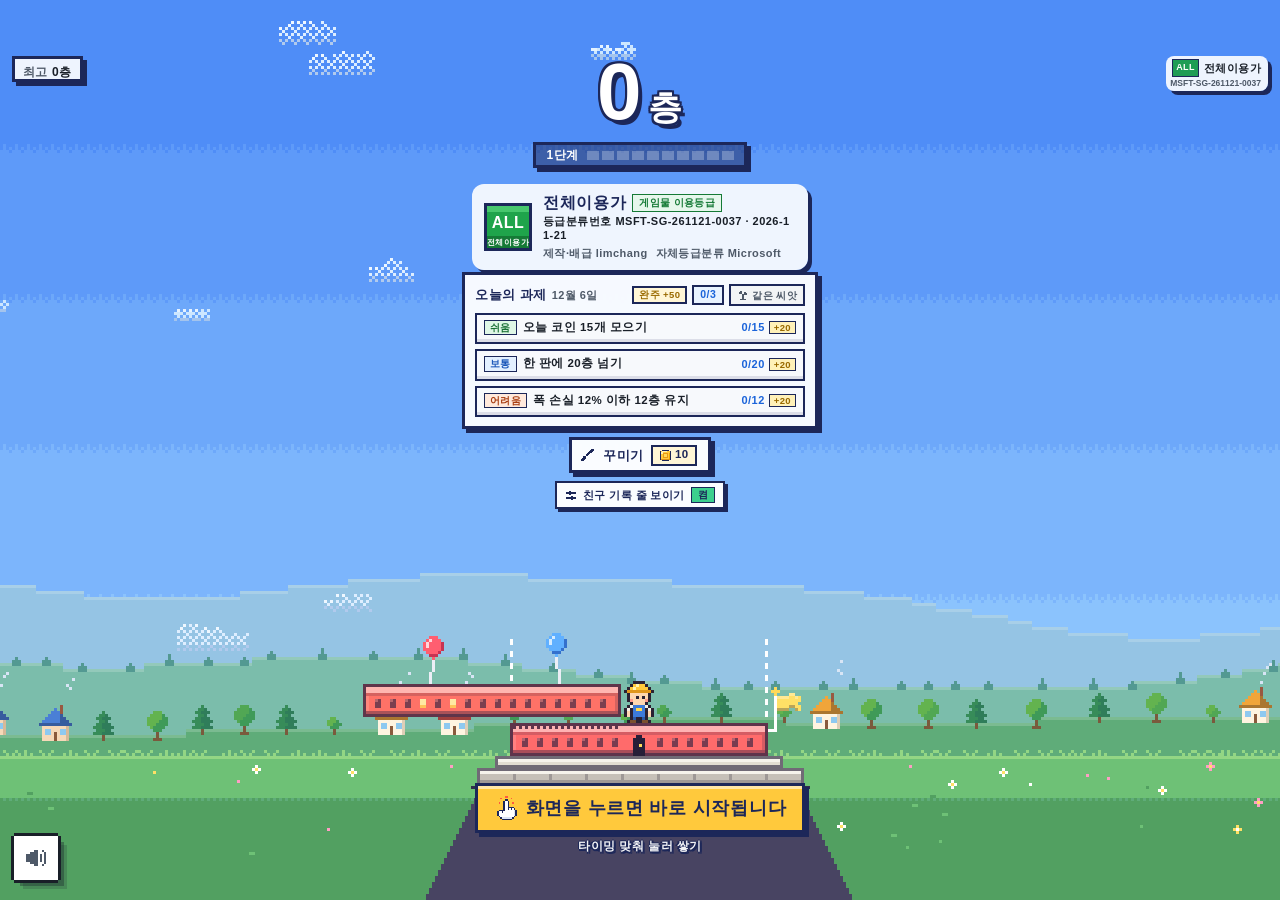
==== commit 574be6e5: "눌러서 계속 전체 화면·렉 최적화" ====
--- a/index.html
+++ b/index.html
@@ -18,8 +18,8 @@
         background: #4f8df7;
       }
     </style>
-    <script type="module" crossorigin src="./assets/index-DE-uOeA9.js"></script>
-    <link rel="stylesheet" crossorigin href="./assets/index-BC5jtTbN.css">
+    <script type="module" crossorigin src="./assets/index-XGyfCFvH.js"></script>
+    <link rel="stylesheet" crossorigin href="./assets/index-CES_T2_C.css">
     <meta name="description" content="탭 한 번에 한 층, 딱 맞춰 쌓는 픽셀 타이밍 탑 쌓기 게임" />
     <meta property="og:url" content="https://chagok.limchang.dev/" />
     <meta property="og:image" content="https://chagok.limchang.dev/og-share.png" />
--- a/assets/index-CES_T2_C.css
+++ b/assets/index-CES_T2_C.css
@@ -0,0 +1 @@
+.cg-ui{--cg-blue: #3182f6;--cg-blue-press: #1b64da;--cg-blue-soft: #e8f3ff;--cg-ink: #191f28;--cg-ink-2: #4e5968;--cg-ink-3: #8b95a1;--cg-line: #e5e8eb;--cg-fill: #f2f4f6;--cg-fill-press: #e5e8eb;--cg-white: #ffffff;--cg-navy: #1c2759;--cg-gold: #ffc93c;--cg-gold-deep: #f0a500;--cg-coral: #ff6b6b;--cg-orange: #ff9f5a;--cg-flame: #ff5a3c;--cg-safe-top: env(safe-area-inset-top, 0px);--cg-safe-bottom: env(safe-area-inset-bottom, 0px);--cg-close-w: 96px;--cg-close-h: 48px;--cg-side: 20px;--cg-r-chip: 10px;--cg-r-cell: 12px;--cg-r-btn: 16px;--cg-r-sheet: 24px;--cg-shadow-cell: 0 3px 10px rgba(20, 30, 70, .16);--cg-shadow-btn: 0 8px 18px rgba(20, 30, 70, .18);--cg-outline: 2px 0 0 var(--cg-navy), -2px 0 0 var(--cg-navy), 0 2px 0 var(--cg-navy), 0 -2px 0 var(--cg-navy), 1.5px 1.5px 0 var(--cg-navy), -1.5px 1.5px 0 var(--cg-navy), 1.5px -1.5px 0 var(--cg-navy), -1.5px -1.5px 0 var(--cg-navy);font-family:Toss Product Sans,-apple-system,BlinkMacSystemFont,Apple SD Gothic Neo,Pretendard,Noto Sans KR,sans-serif;color:var(--cg-ink);-webkit-font-smoothing:antialiased;-webkit-tap-highlight-color:transparent;-webkit-user-select:none;user-select:none;-webkit-touch-callout:none;box-sizing:border-box}.cg-ui *,.cg-ui *:before,.cg-ui *:after{box-sizing:border-box}.cg-icon{flex:none;display:block;shape-rendering:crispEdges}.cg-icon--12{width:12px;height:12px}.cg-icon--16{width:16px;height:16px}.cg-icon--24{width:24px;height:24px}.cg-btn{--cg-btn-edge: rgba(0, 0, 0, .18);-webkit-appearance:none;-moz-appearance:none;appearance:none;border:0;margin:0;min-width:0;height:56px;padding:0 18px;border-radius:var(--cg-r-btn);font:inherit;font-size:17px;font-weight:700;letter-spacing:-.01em;line-height:1;display:inline-flex;align-items:center;justify-content:center;gap:8px;white-space:nowrap;cursor:pointer;touch-action:manipulation;box-shadow:0 4px 0 var(--cg-btn-edge),var(--cg-shadow-btn);transition:transform 90ms ease,box-shadow 90ms ease,background-color .12s ease,opacity .12s ease}.cg-btn:active:not(:disabled){transform:translateY(2px);box-shadow:0 2px 0 var(--cg-btn-edge),0 3px 8px #141e4624}.cg-btn:disabled{opacity:.55;cursor:default;transform:none}.cg-btn:focus-visible{outline:3px solid rgba(49,130,246,.45);outline-offset:2px}.cg-btn--primary{--cg-btn-edge: var(--cg-blue-press);background:var(--cg-blue);color:var(--cg-white)}.cg-btn--primary:active{background:#2a76e6}.cg-btn--soft{--cg-btn-edge: #bcd8fb;background:var(--cg-blue-soft);color:var(--cg-blue-press)}.cg-btn--soft:active{background:#d9eaff}.cg-btn--gray{--cg-btn-edge: #d3d9df;background:var(--cg-fill);color:var(--cg-ink-2)}.cg-btn--gray:active{background:var(--cg-fill-press)}.cg-btn--brag{--cg-btn-edge: var(--cg-gold-deep);background:var(--cg-gold);color:var(--cg-navy)}.cg-btn--brag:active{background:#f4bc24}.cg-btn--rank{--cg-btn-edge: #8ec5fc;background:#dceeff;color:var(--cg-blue-press)}.cg-btn--rank:active{background:#c8e3ff}.cg-rank-trophy{flex:none;width:18px;height:18px}.cg-btn--block{width:100%}.cg-tag{flex:none;height:22px;padding:0 7px;border-radius:6px;background:var(--cg-blue);color:var(--cg-white);font-size:12px;font-weight:700;line-height:22px;letter-spacing:0}.cg-spinner{flex:none;width:18px;height:18px;border-radius:50%;border:2.5px solid rgba(27,100,218,.25);border-top-color:var(--cg-blue-press);animation:cg-spin .7s linear infinite}.cg-hud{position:absolute;top:0;right:0;bottom:0;left:0;z-index:5;pointer-events:none}.cg-hud-left{position:absolute;top:calc(var(--cg-safe-top) + var(--cg-close-h) + 8px);left:12px;max-width:calc(50% - 76px);display:flex;flex-direction:column;align-items:flex-start;gap:4px}.cg-hud-best,.cg-hud-today{max-width:100%;height:26px;padding:0 8px;border-radius:8px;background:#ffffffe6;color:var(--cg-ink-2);font-size:12px;font-weight:600;line-height:26px;white-space:nowrap;overflow:hidden;text-overflow:ellipsis;box-shadow:var(--cg-shadow-cell);transition:background-color .2s ease,color .2s ease}.cg-hud-best b,.cg-hud-today b{margin-left:4px;color:var(--cg-ink);font-weight:800;font-variant-numeric:tabular-nums}.cg-hud-today{background:#ffffffbd}.cg-hud-best.is-beaten{background:var(--cg-blue);color:var(--cg-white)}.cg-hud-best.is-beaten b{color:var(--cg-white)}.cg-hud-center{position:absolute;top:calc(var(--cg-safe-top) + var(--cg-close-h) + 4px);left:0;right:0;padding:0 12px;display:flex;flex-direction:column;align-items:center}.cg-hud-score{display:inline-block;color:var(--cg-white);font-size:80px;font-weight:900;line-height:1;letter-spacing:-.02em;font-variant-numeric:tabular-nums;text-shadow:var(--cg-outline),0 6px 0 rgba(28,39,89,.55),0 12px 24px rgba(10,16,40,.3);animation:cg-score-pop .2s ease-out}.cg-hud-score.is-mid{font-size:64px}.cg-hud-score.is-long{font-size:48px}.cg-hud-score.is-xl{font-size:40px}.cg-hud-level{margin-top:10px;height:26px;padding:0 10px;border-radius:13px;background:#1c275980;border:1.5px solid rgba(255,255,255,.38);display:inline-flex;align-items:center;gap:8px;box-shadow:var(--cg-shadow-cell)}.cg-hud-level-name{color:var(--cg-white);font-size:12px;font-weight:800;line-height:1;white-space:nowrap;font-variant-numeric:tabular-nums}.cg-hud-level-cells{display:inline-flex;gap:3px}.cg-hud-level-cells i{display:block;width:12px;height:9px;border-radius:2.5px;background:#ffffff42}.cg-hud-level-cells i.is-on{background:var(--cg-gold);box-shadow:inset 0 2px #ffffff8c}.cg-hud-level-cells i.is-last{animation:cg-cell-pop .26s cubic-bezier(.2,1.5,.4,1)}.cg-hud-level.is-flash{animation:cg-level-flash .8s ease-out}.cg-hud-level.is-flash .cg-hud-level-cells i{animation:cg-cell-drain .8s ease-out}.cg-hud-row{margin-top:6px;max-width:100%;display:flex;flex-wrap:wrap;align-items:center;justify-content:center;gap:6px}.cg-hud-streak{height:30px;padding:0 11px 0 9px;border-radius:var(--cg-r-chip);background:var(--cg-white);color:var(--cg-blue-press);font-size:14px;font-weight:800;line-height:1;white-space:nowrap;display:inline-flex;align-items:center;gap:7px;box-shadow:var(--cg-shadow-cell);animation:cg-chip-pop .26s cubic-bezier(.2,1.4,.4,1)}.cg-hud-streak-cells{display:inline-flex;gap:3px}.cg-hud-streak-cells i{display:block;width:13px;height:10px;border-radius:3px;background:var(--cg-fill-press)}.cg-hud-streak-cells i.is-on{background:var(--cg-blue);box-shadow:inset 0 2px #fff6}.cg-hud-streak-num{font-variant-numeric:tabular-nums}.cg-hud-streak.is-full .cg-hud-streak-cells{animation:cg-widen .52s cubic-bezier(.2,1.3,.4,1) .12s}.cg-hud-streak-wide{height:20px;padding:0 6px;border-radius:6px;background:var(--cg-blue);color:var(--cg-white);font-size:11px;font-style:normal;font-weight:800;line-height:20px}.cg-hud-streak.is-hot{background:linear-gradient(180deg,#ff8a3d 0%,var(--cg-flame) 100%);color:var(--cg-white);box-shadow:0 0 0 2px #ffe066bf,0 4px 14px #ff5a3c73}.cg-hud-streak.is-hot .cg-hud-streak-cells i{background:#ffffff57}.cg-hud-streak.is-hot .cg-hud-streak-cells i.is-on{background:#ffe066}.cg-hud-streak.is-hot .cg-hud-streak-wide{background:var(--cg-white);color:var(--cg-flame)}.cg-hud-near{height:30px;padding:0 11px;border-radius:var(--cg-r-chip);background:var(--cg-gold);color:var(--cg-navy);font-size:14px;font-weight:800;line-height:30px;white-space:nowrap;box-shadow:0 0 0 2px #ffffffb3,var(--cg-shadow-cell);animation:cg-blink .76s ease-in-out infinite}.cg-hud-near b{font-weight:900;font-variant-numeric:tabular-nums}.cg-pause-overlay{position:absolute;top:0;right:0;bottom:0;left:0;z-index:38;display:flex;flex-direction:column;align-items:center;justify-content:center;gap:16px;padding:0 var(--cg-side);background:#191f285c;pointer-events:auto;touch-action:none;cursor:pointer;animation:cg-fade-in .16s ease-out}.cg-hud-pause-mark{display:flex;gap:10px}.cg-hud-pause-mark i{display:block;width:11px;height:36px;border-radius:3px;background:var(--cg-white);box-shadow:0 4px 14px #0003}.cg-hud-pause-text{color:var(--cg-white);font-size:34px;font-weight:800;line-height:1.2;letter-spacing:-.02em;text-align:center;text-shadow:0 2px 0 rgba(0,0,0,.12),0 8px 22px rgba(0,0,0,.28);animation:cg-pause-pulse 1.4s ease-in-out infinite}.cg-rating{position:absolute;top:calc(var(--cg-safe-top) + var(--cg-close-h) + 8px);right:12px;z-index:22;max-width:calc(50% - 42px);padding:3px 7px 3px 4px;border-radius:8px;background:#ffffffe6;color:var(--cg-ink);display:flex;flex-direction:column;align-items:flex-end;gap:2px;pointer-events:none;box-shadow:var(--cg-shadow-cell)}.cg-rating-row{display:inline-flex;align-items:center;gap:5px;white-space:nowrap}.cg-rating-mark{flex:none;min-width:24px;height:18px;padding:0 3px;border-radius:4px;background:#1f9d55;color:var(--cg-white);font-size:9px;font-weight:900;line-height:18px;text-align:center;letter-spacing:0}.cg-rating-label{font-size:11px;font-weight:800;line-height:1.1;color:var(--cg-ink);white-space:nowrap}.cg-rating-id{max-width:100%;overflow:hidden;text-overflow:ellipsis;white-space:nowrap;font-size:9px;font-weight:700;line-height:1.1;color:var(--cg-ink-2);font-variant-numeric:tabular-nums}.cg-rating-notice{position:absolute;left:50%;transform:translate(-50%);top:calc(var(--cg-safe-top) + var(--cg-close-h) + 136px);z-index:24;width:min(calc(100% - 28px),336px);padding:10px 12px;border-radius:12px;background:#ffffffe6;color:var(--cg-ink);display:flex;align-items:center;gap:11px;pointer-events:none;box-shadow:var(--cg-shadow-cell);opacity:1;transition:opacity .28s ease}.cg-rating-notice.is-leaving{opacity:0}.cg-rating-emblem{flex:none;display:block;width:48px;height:48px}.cg-rating-notice-body{flex:1 1 auto;min-width:0;display:flex;flex-direction:column;gap:3px}.cg-rating-notice-head{display:flex;align-items:center;gap:6px;flex-wrap:wrap}.cg-rating-notice-title{font-size:16px;font-weight:900;line-height:1.15;color:var(--cg-navy)}.cg-rating-notice-tag{padding:2px 6px;border-radius:6px;background:#e6f7ec;color:#157a36;font-size:10px;font-weight:800;line-height:1.2}.cg-rating-notice-id{font-size:11px;font-weight:700;line-height:1.25;color:var(--cg-ink);font-variant-numeric:tabular-nums;word-break:break-all}.cg-rating-notice-meta{display:flex;flex-wrap:wrap;column-gap:8px;row-gap:1px;font-size:11px;font-weight:700;line-height:1.3;color:var(--cg-ink-2)}.cg-hint{position:absolute;left:0;right:0;bottom:calc(var(--cg-safe-bottom) + 46px);z-index:10;display:flex;flex-direction:column;align-items:center;gap:6px;padding:0 16px;pointer-events:none;animation:cg-fade-in .24s ease-out}.cg-hint.is-leaving{animation:cg-hint-leave .2s ease-out forwards;pointer-events:none}.cg-hint.has-streak{bottom:calc(var(--cg-safe-bottom) + 24px)}.cg-hint-pill{display:inline-flex;align-items:center;justify-content:center;gap:8px;max-width:100%;padding:10px 16px;border:3px solid var(--cg-navy);border-radius:var(--cg-r-btn);background:var(--cg-gold);color:var(--cg-navy);box-shadow:inset 0 3px #ffffff8c,4px 4px 0 var(--cg-navy);font-size:18px;font-weight:900;line-height:1.15;white-space:nowrap;animation:cg-hint-bob 1s steps(2,end) infinite}.cg-hint-main{letter-spacing:.02em}.cg-hint-tap{flex:none;width:24px;height:24px;animation:cg-tap-blink .9s steps(2,end) infinite}.cg-hint-tap-rays{animation:cg-tap-rays .9s steps(2,end) infinite}.cg-hint-tip{color:#fffffff0;font-size:12px;font-weight:800;line-height:1.25;text-shadow:1.5px 0 0 var(--cg-navy),-1.5px 0 0 var(--cg-navy),0 1.5px 0 var(--cg-navy),0 -1.5px 0 var(--cg-navy),2px 2px 0 var(--cg-navy)}.cg-hint-sub{color:#ffffffeb;font-size:11.5px;font-weight:800;line-height:1.2;text-shadow:1.5px 0 0 var(--cg-navy),-1.5px 0 0 var(--cg-navy),0 1.5px 0 var(--cg-navy),0 -1.5px 0 var(--cg-navy),2px 2px 0 var(--cg-navy)}@keyframes cg-hint-bob{0%,49%{transform:translateY(0)}50%,to{transform:translateY(-2px)}}@keyframes cg-tap-blink{0%,49%{opacity:1;transform:translateY(0)}50%,to{opacity:.35;transform:translateY(2px)}}@keyframes cg-tap-rays{0%,49%{opacity:1}50%,to{opacity:0}}@media(max-width:360px){.cg-hint-pill{font-size:15.5px;padding:9px 12px;gap:6px}.cg-hint-tap{width:20px;height:20px}}@media(max-height:719px){.cg-hint,.cg-hint.has-streak{bottom:calc(var(--cg-safe-bottom) + 18px)}.cg-hint-pill{font-size:15px;padding:8px 12px;gap:6px}.cg-hint-tap{width:20px;height:20px}}@media(prefers-reduced-motion:reduce){.cg-hint-pill,.cg-hint-tap,.cg-hint-tap-rays{animation:none}.cg-start-top.is-leaving,.cg-hint.is-leaving{animation:none;opacity:0}}@keyframes cg-start-top-leave{0%{opacity:1;transform:translate(-50%) translateY(0)}to{opacity:0;transform:translate(-50%) translateY(-8px)}}@keyframes cg-hint-leave{0%{opacity:1;transform:translateY(0)}to{opacity:0;transform:translateY(8px)}}.cg-over{position:absolute;top:0;right:0;bottom:0;left:0;z-index:20;display:flex;flex-direction:column;justify-content:flex-end;align-items:center;background:linear-gradient(to bottom,#0a102800,#0a102800,#0a10284d);animation:cg-fade-in .22s ease-out}.cg-sheet{position:relative;width:100%;max-width:520px;max-height:calc(100% - var(--cg-safe-top) - var(--cg-close-h) - 24px);padding:18px var(--cg-side) calc(var(--cg-safe-bottom) + 16px);border-radius:var(--cg-r-sheet) var(--cg-r-sheet) 0 0;background:var(--cg-white);box-shadow:0 -8px 30px #0a102833;display:flex;flex-direction:column;gap:10px;animation:cg-sheet-up .34s cubic-bezier(.2,.85,.25,1)}.cg-sheet.is-new{box-shadow:inset 0 4px 0 var(--cg-gold),0 -8px 30px #0a102833}.cg-sheet-ribbon{position:absolute;top:-16px;left:0;right:0;display:flex;justify-content:center;pointer-events:none;animation:cg-chip-pop .42s cubic-bezier(.2,1.5,.4,1) .3s backwards}.cg-sheet-ribbon span{position:relative;height:32px;padding:0 18px;border-radius:8px;background:linear-gradient(180deg,#ffd766 0%,var(--cg-gold) 100%);color:var(--cg-navy);font-size:15px;font-weight:900;line-height:32px;white-space:nowrap;box-shadow:inset 0 2px #fff9,0 3px 0 var(--cg-gold-deep),0 6px 14px #f0a50059}.cg-sheet-ribbon span:before,.cg-sheet-ribbon span:after{content:"";position:absolute;top:7px;width:14px;height:28px;background:var(--cg-gold-deep)}.cg-sheet-ribbon span:before{right:100%;clip-path:polygon(0 0,100% 0,100% 100%,0 100%,45% 50%)}.cg-sheet-ribbon span:after{left:100%;clip-path:polygon(0 0,100% 0,55% 50%,100% 100%,0 100%)}.cg-sheet.is-today .cg-sheet-ribbon span{background:linear-gradient(180deg,#5a9df8 0%,var(--cg-blue) 100%);color:var(--cg-white);box-shadow:inset 0 2px #ffffff59,0 3px 0 var(--cg-blue-press),0 6px 14px #3182f659}.cg-sheet.is-today .cg-sheet-ribbon span:before,.cg-sheet.is-today .cg-sheet-ribbon span:after{background:var(--cg-blue-press)}.cg-sparks{position:absolute;top:-44px;left:0;right:0;height:70px;pointer-events:none}.cg-sparks i{position:absolute;width:16px;height:16px;background:#ffe58a;clip-path:polygon(50% 0,62% 38%,100% 50%,62% 62%,50% 100%,38% 62%,0 50%,38% 38%);filter:drop-shadow(0 0 4px rgba(255,201,60,.9));animation:cg-twinkle 1.3s ease-in-out infinite}.cg-sparks i:nth-child(1){left:calc(50% - 118px);top:26px}.cg-sparks i:nth-child(2){left:calc(50% - 86px);top:2px;width:11px;height:11px;animation-delay:.32s}.cg-sparks i:nth-child(3){left:calc(50% + 72px);top:0;animation-delay:.62s}.cg-sparks i:nth-child(4){left:calc(50% + 104px);top:30px;width:12px;height:12px;animation-delay:.18s}.cg-sparks i:nth-child(5){left:calc(50% - 8px);top:-6px;width:10px;height:10px;animation-delay:.9s}.cg-sheet-head{display:flex;align-items:flex-end;justify-content:space-between;gap:10px;min-height:46px}.cg-sheet-scorebox{min-width:0;display:flex;align-items:baseline;gap:8px}.cg-sheet-label{flex:none;color:var(--cg-ink-3);font-size:13px;font-weight:700;line-height:1;white-space:nowrap}.cg-sheet-score{color:var(--cg-ink);font-size:44px;font-weight:900;line-height:1;letter-spacing:-.03em;white-space:nowrap;font-variant-numeric:tabular-nums}.cg-sheet-score.is-new{color:var(--cg-blue)}.cg-sheet-unit{margin-left:3px;color:var(--cg-ink-2);font-size:18px;font-weight:700;letter-spacing:0}.cg-sheet-side{flex:none;display:flex;flex-direction:column;align-items:flex-end;gap:4px}.cg-sheet-best,.cg-sheet-today{display:flex;align-items:baseline;gap:6px;color:var(--cg-ink-3);font-size:12px;font-weight:700;line-height:1.2;white-space:nowrap}.cg-sheet-best b,.cg-sheet-today b{color:var(--cg-ink);font-size:15px;font-weight:800;font-variant-numeric:tabular-nums}.cg-sheet-today b{color:var(--cg-ink-2);font-size:14px}.cg-sheet-best.is-new,.cg-sheet-best.is-new b,.cg-sheet-today.is-new,.cg-sheet-today.is-new b{color:var(--cg-blue-press)}.cg-sheet-stats{display:grid;grid-auto-flow:column;grid-auto-columns:minmax(0,1fr);gap:6px}.cg-stat{min-width:0;padding:7px 4px 8px;border-radius:var(--cg-r-cell);background:var(--cg-fill);text-align:center;animation:cg-rise-in .3s ease-out backwards}.cg-stat:nth-child(1){animation-delay:.2s}.cg-stat:nth-child(2){animation-delay:.27s}.cg-stat:nth-child(3){animation-delay:.34s}.cg-stat b{display:block;color:var(--cg-ink);font-size:19px;font-weight:800;line-height:1.1;white-space:nowrap;font-variant-numeric:tabular-nums}.cg-stat b small{margin-left:1px;color:var(--cg-ink-2);font-size:12px;font-weight:700}.cg-stat span{display:block;margin-top:3px;color:var(--cg-ink-3);font-size:11px;font-weight:700;line-height:1.2;white-space:nowrap}.cg-sheet-rank{padding:9px 12px 10px;border-radius:var(--cg-r-cell);background:#fff6dc}.cg-rank-row{display:flex;align-items:center;gap:6px;min-width:0}.cg-rank-mark{flex:none;width:18px;height:18px}.cg-rank-name{flex:none;color:var(--cg-navy);font-size:15px;font-weight:900;line-height:1.2;white-space:nowrap}.cg-rank-next{flex:1 1 auto;min-width:0;color:#9a6a00;font-size:12px;font-weight:700;line-height:1.2;text-align:right;white-space:nowrap;overflow:hidden;text-overflow:ellipsis}.cg-rank-bar{height:8px;margin-top:7px;border-radius:4px;background:#9a6a0029;overflow:hidden}.cg-rank-bar i{display:block;height:100%;border-radius:4px;background:linear-gradient(90deg,var(--cg-coral) 0%,var(--cg-orange) 55%,var(--cg-gold) 100%);transform-origin:0 50%;animation:cg-bar-grow .7s cubic-bezier(.2,.8,.2,1) .38s backwards}.cg-sheet-actions{margin-top:2px;padding-bottom:4px;display:flex;flex-direction:column;gap:9px}.cg-sheet-actions .cg-btn{height:50px;box-shadow:0 4px 0 var(--cg-btn-edge)}.cg-sheet-actions .cg-btn:active:not(:disabled){box-shadow:0 2px 0 var(--cg-btn-edge)}.cg-sheet-actions.is-locked{pointer-events:none}.cg-sheet-row{display:flex;gap:8px}.cg-sheet-row .cg-btn--gray{flex:1 1 0}.cg-sheet-row .cg-btn--primary{flex:2 1 0}.cg-sheet-social{display:flex;gap:8px}.cg-sheet-social .cg-btn{flex:1 1 0;height:48px;font-size:15px;padding:0 10px;gap:6px}.cg-sheet-social .cg-btn--share{flex:1.25 1 0}.cg-sheet-util{display:flex;justify-content:center;gap:8px}.cg-btn-mini{-webkit-appearance:none;-moz-appearance:none;appearance:none;margin:0;height:34px;padding:0 13px;border:0;border-radius:10px;background:var(--cg-fill);color:var(--cg-ink-2);font:inherit;font-size:12px;font-weight:700;line-height:1;display:inline-flex;align-items:center;justify-content:center;gap:5px;white-space:nowrap;cursor:pointer;touch-action:manipulation}.cg-btn-mini.is-accent{background:var(--cg-blue-soft);color:var(--cg-blue-press)}.cg-btn-mini:disabled{opacity:.55;cursor:default}@keyframes cg-fade-in{0%{opacity:0}to{opacity:1}}@keyframes cg-sheet-up{0%{transform:translateY(100%)}to{transform:translateY(0)}}@keyframes cg-score-pop{0%{transform:scale(1.16)}to{transform:scale(1)}}@keyframes cg-chip-pop{0%{transform:scale(.7);opacity:0}to{transform:scale(1);opacity:1}}@keyframes cg-spin{to{transform:rotate(360deg)}}@keyframes cg-pause-pulse{0%,to{opacity:1}50%{opacity:.62}}@keyframes cg-rise-in{0%{transform:translateY(8px);opacity:0}to{transform:translateY(0);opacity:1}}@keyframes cg-cell-pop{0%{transform:scale(.4)}to{transform:scale(1)}}@keyframes cg-level-flash{0%{transform:scale(1.14);background:#ffc93cf2;box-shadow:0 0 0 6px #ffe0668c}45%{transform:scale(1.04);background:#ffc93cb3;box-shadow:0 0 0 10px #ffe06600}to{transform:scale(1);background:#1c275980;box-shadow:0 0 #ffe06600}}@keyframes cg-cell-drain{0%,45%{background:var(--cg-white)}to{background:#ffffff42}}@keyframes cg-widen{0%{transform:scaleX(1)}45%{transform:scaleX(1.35)}to{transform:scaleX(1)}}@keyframes cg-blink{0%,to{opacity:1;transform:scale(1)}50%{opacity:.55;transform:scale(.97)}}@keyframes cg-twinkle{0%,to{transform:scale(.3) rotate(0);opacity:0}50%{transform:scale(1) rotate(20deg);opacity:1}}@keyframes cg-bar-grow{0%{transform:scaleX(0)}to{transform:scaleX(1)}}@media(max-height:620px){.cg-hud-score{font-size:60px}.cg-hud-score.is-mid{font-size:54px}.cg-hud-score.is-long{font-size:44px}.cg-hud-level{margin-top:8px}.cg-hud-pause-text{font-size:28px}}@media(max-height:600px){.cg-sheet{padding-top:16px;padding-bottom:calc(var(--cg-safe-bottom) + 12px);gap:8px}.cg-sheet-head{min-height:36px}.cg-sheet-score{font-size:34px}.cg-sheet-unit{font-size:15px}.cg-stat{padding:6px 4px;display:flex;align-items:baseline;justify-content:center;gap:4px}.cg-stat b{font-size:16px}.cg-stat span{margin-top:0}.cg-sheet-rank{padding:7px 10px 8px}.cg-rank-bar{height:6px;margin-top:5px}.cg-sheet-actions{gap:7px}.cg-sheet-actions .cg-btn{height:44px;font-size:15px}.cg-sheet-social .cg-btn{height:42px;font-size:14px}.cg-btn-mini{height:30px;font-size:11px}}@media(max-height:440px){.cg-sheet-stats{display:none}}@media(max-width:340px){.cg-btn{font-size:15px;padding:0 12px}.cg-hud-score{font-size:64px}.cg-hud-score.is-mid{font-size:54px}.cg-hud-score.is-long{font-size:42px}.cg-hud-level{padding:0 8px;gap:6px}.cg-hud-level-cells i{width:11px}.cg-hud-streak,.cg-hud-near{font-size:13px;padding-left:8px;padding-right:9px}.cg-hud-pause-text{font-size:30px}.cg-sheet-score{font-size:38px}.cg-sheet-label{font-size:12px}.cg-rank-name{font-size:14px}.cg-rank-next{font-size:11px}.cg-rating{right:8px;padding:2px 6px 2px 3px}.cg-rating-label{font-size:10px}}@media(max-width:340px)and (max-height:620px){.cg-hud-score{font-size:58px}.cg-hud-score.is-mid{font-size:52px}.cg-hud-score.is-long{font-size:42px}.cg-sheet-score{font-size:32px}}@supports (corner-shape: squircle){.cg-btn{border-radius:22px;corner-shape:squircle}.cg-hud-streak,.cg-hud-near,.cg-stat,.cg-sheet-rank{border-radius:16px;corner-shape:squircle}.cg-hud-best,.cg-hud-today{border-radius:11px;corner-shape:squircle}}@media(prefers-reduced-motion:reduce){.cg-ui,.cg-ui *:not(.cg-spinner),.cg-ui *:before,.cg-ui *:after{animation:none!important;transition:none!important}}.cg-hud-scorewrap{position:relative;display:inline-block;line-height:1}.cg-hud-gain{position:absolute;left:100%;top:8px;margin-left:4px;color:var(--cg-white);font-size:26px;font-weight:900;line-height:1;white-space:nowrap;font-variant-numeric:tabular-nums;text-shadow:var(--cg-outline),0 3px 0 rgba(28,39,89,.55);pointer-events:none;opacity:0;animation:cg-gain-up .9s cubic-bezier(.2,.8,.3,1) forwards}.cg-hud-gain.is-big{top:0;color:var(--cg-gold);font-size:36px;animation-duration:1.1s}.cg-hud-stage-wrap{position:absolute;top:calc(100% + 7px);left:50%;width:0;display:flex;justify-content:center;pointer-events:none;z-index:2}.cg-hud-stage{flex:none;height:30px;padding:0 14px;border-radius:15px;background:var(--cg-gold);color:var(--cg-navy);font-size:14px;font-weight:900;line-height:30px;white-space:nowrap;box-shadow:0 3px 0 var(--cg-gold-deep),var(--cg-shadow-cell);opacity:0;animation:cg-stage-band 1.4s ease-out forwards}.cg-badge{flex:none;display:block;width:22px;height:22px}.cg-rank-badge{width:26px;height:26px}.cg-badge.is-locked{opacity:.3;filter:grayscale(1)}.cg-badge.is-next{opacity:.6;outline:2px dashed var(--cg-gold-deep);outline-offset:1px;border-radius:6px;animation:cg-next-badge 1.6s ease-in-out infinite}.cg-badge-shelf{display:flex;align-items:center;gap:8px;margin-top:8px;min-width:0}.cg-badge-shelf-label{flex:none;color:#9a6a00;font-size:12px;font-weight:700;line-height:1;white-space:nowrap;font-variant-numeric:tabular-nums}.cg-badge-shelf-label b{color:var(--cg-navy);font-weight:900}.cg-badge-shelf-row{flex:1 1 auto;min-width:0;display:flex;justify-content:flex-end;gap:3px}.cg-confetti{position:absolute;top:0;right:0;bottom:0;left:0;z-index:3;overflow:hidden;pointer-events:none}.cg-confetti i{position:absolute;top:-16px;display:block;background:var(--cg-cf-c, var(--cg-gold));opacity:0;animation-name:cg-confetti-fall;animation-timing-function:cubic-bezier(.25,.6,.4,1);animation-fill-mode:forwards}@keyframes cg-gain-up{0%{opacity:0;transform:translateY(10px) scale(.5)}18%{opacity:1;transform:translateY(0) scale(1.15)}34%{transform:translateY(-4px) scale(1)}75%{opacity:1;transform:translateY(-16px) scale(1)}to{opacity:0;transform:translateY(-28px) scale(1)}}@keyframes cg-stage-band{0%{opacity:0;transform:scale(.6)}12%{opacity:1;transform:scale(1.08)}22%{transform:scale(1)}82%{opacity:1;transform:scale(1)}to{opacity:0;transform:translateY(-4px) scale(.96)}}@keyframes cg-next-badge{0%,to{opacity:.6}50%{opacity:.9}}@keyframes cg-confetti-fall{0%{opacity:1;transform:translate(0) rotate(0)}80%{opacity:1}to{opacity:0;transform:translate(var(--cg-cf-x, 0),64vh) rotate(var(--cg-cf-r, 360deg))}}@media(max-height:620px){.cg-rating-notice{top:calc(var(--cg-safe-top) + var(--cg-close-h) + 112px);padding:8px 10px}.cg-rating-emblem{width:42px;height:42px}.cg-badge-shelf{margin-top:6px;padding:4px 6px}.cg-badge-shelf .cg-badge{width:16px;height:16px}}@media(max-height:520px){.cg-badge-shelf-row{display:none}}@media(max-width:360px){.cg-sheet-social{gap:6px}.cg-sheet-social .cg-btn{font-size:13.5px;padding:0 7px;gap:5px}}@media(max-width:340px){.cg-badge{width:18px;height:18px}.cg-rank-badge{width:22px;height:22px}.cg-badge-shelf-row{gap:2px}.cg-hud-gain{font-size:22px}.cg-hud-gain.is-big{font-size:30px}.cg-sheet-social{gap:6px}.cg-sheet-social .cg-btn{font-size:13px;padding:0 6px;gap:4px}.cg-rank-trophy{width:15px;height:15px}}@media(prefers-reduced-motion:reduce){.cg-confetti{display:none}}:root[data-skin=pixel] .cg-ui{--cg-r-chip: 0px;--cg-r-cell: 0px;--cg-r-btn: 0px;--cg-r-sheet: 0px;--cg-shadow-cell: 4px 4px 0 var(--cg-navy);--cg-shadow-btn: 4px 4px 0 var(--cg-navy);--cg-outline: 2px 0 0 var(--cg-navy), -2px 0 0 var(--cg-navy), 0 2px 0 var(--cg-navy), 0 -2px 0 var(--cg-navy), 2px 2px 0 var(--cg-navy), -2px 2px 0 var(--cg-navy), 2px -2px 0 var(--cg-navy), -2px -2px 0 var(--cg-navy);letter-spacing:.03em}:root[data-skin=pixel] .cg-ui *,:root[data-skin=pixel] .cg-ui *:before,:root[data-skin=pixel] .cg-ui *:after{border-radius:0!important;animation-timing-function:steps(5,end)!important;transition-timing-function:steps(2,end)!important}:root[data-skin=pixel] .cg-ui .cg-spinner{animation-timing-function:steps(8,end)!important}:root[data-skin=pixel] .cg-ui :is(b,span,em,p,h1,small,strong,button){font-weight:900;letter-spacing:.04em}:root[data-skin=pixel] .cg-ui .cg-btn{border:3px solid var(--cg-navy);box-shadow:4px 4px 0 var(--cg-navy)}:root[data-skin=pixel] .cg-ui .cg-btn:active:not(:disabled){transform:translate(2px,2px);box-shadow:2px 2px 0 var(--cg-navy)}:root[data-skin=pixel] .cg-ui .cg-btn:focus-visible{outline:3px solid var(--cg-gold);outline-offset:2px}:root[data-skin=pixel] .cg-ui .cg-btn-mini{border:2px solid var(--cg-navy);box-shadow:2px 2px 0 var(--cg-navy)}:root[data-skin=pixel] .cg-ui .cg-btn-mini:active:not(:disabled){transform:translate(1px,1px);box-shadow:1px 1px 0 var(--cg-navy)}:root[data-skin=pixel] .cg-ui .cg-tag{border:2px solid var(--cg-navy);line-height:18px}:root[data-skin=pixel] .cg-ui :is(.cg-hud-best,.cg-hud-today,.cg-hud-mode,.cg-hud-golden,.cg-hud-level,.cg-hud-streak,.cg-hud-near,.cg-stat,.cg-sheet-rank,.cg-hud-stage){border:3px solid var(--cg-navy);box-shadow:4px 4px 0 var(--cg-navy)}:root[data-skin=pixel] .cg-ui .cg-rating{border:2px solid var(--cg-navy);box-shadow:3px 3px 0 var(--cg-navy);background:#fff}:root[data-skin=pixel] .cg-ui .cg-rating-mark{border:1.5px solid var(--cg-navy);line-height:15px}:root[data-skin=pixel] .cg-ui .cg-rating-id{font-size:8.5px;letter-spacing:0}:root[data-skin=pixel] .cg-ui .cg-rating-notice{border:3px solid var(--cg-navy);box-shadow:4px 4px #1c27598c;background:#ffffffeb}:root[data-skin=pixel] .cg-ui .cg-rating-notice-tag{border:1.5px solid #157a36}:root[data-skin=pixel] .cg-ui .cg-hud-stage{line-height:24px}:root[data-skin=pixel] .cg-ui .cg-hud-streak.is-hot{background:var(--cg-flame)}:root[data-skin=pixel] .cg-over{background:#0a102824}:root[data-skin=pixel] .cg-ui .cg-sheet{border-top:3px solid var(--cg-navy);box-shadow:0 -4px #1c275959}:root[data-skin=pixel] .cg-ui .cg-sheet.is-new{box-shadow:inset 0 4px 0 var(--cg-gold),0 -4px #1c275959}:root[data-skin=pixel] .cg-ui .cg-sheet-ribbon span{background:var(--cg-gold);border:3px solid var(--cg-navy);box-shadow:3px 3px 0 var(--cg-navy)}:root[data-skin=pixel] .cg-ui .cg-sheet.is-today .cg-sheet-ribbon span{background:var(--cg-blue)}:root[data-skin=pixel] .cg-ui :is(.cg-sparks i,.cg-badge.is-locked){filter:none}:root[data-skin=pixel] .cg-ui .cg-badge.is-locked{opacity:.25}:root[data-skin=pixel] .cg-ui .cg-badge.is-next{opacity:.6;outline:2px solid var(--cg-navy)}:root[data-skin=pixel] .cg-ui .cg-hud-score{text-shadow:var(--cg-outline),4px 5px 0 var(--cg-navy)}:root[data-skin=pixel] .cg-ui :is(.cg-hud-pause-text,.cg-hud-gain){text-shadow:var(--cg-outline),3px 3px 0 var(--cg-navy)}:root[data-skin=pixel] .cg-ui .cg-rank-bar{height:12px;border:2px solid var(--cg-navy);background:var(--cg-white)}:root[data-skin=pixel] .cg-ui .cg-rank-bar i{background:repeating-linear-gradient(90deg,var(--cg-orange) 0 8px,transparent 8px 10px)}:root[data-skin=pixel] .cg-ui .cg-hud-level-cells i{box-shadow:none}:root[data-skin=pixel] .cg-confetti i{animation-timing-function:steps(10,end)!important}.cg-hint-pill.is-daily{background:#ffe066;color:var(--cg-navy);border:3px solid var(--cg-navy);box-shadow:inset 0 3px #ffffff8c,4px 4px 0 var(--cg-navy)}.cg-mode-btn{pointer-events:auto;-webkit-appearance:none;-moz-appearance:none;appearance:none;margin-top:2px;padding:7px 12px;border:3px solid var(--cg-navy);background:#fff;color:var(--cg-navy);font:inherit;font-size:13px;font-weight:900;line-height:1.1;display:inline-flex;align-items:center;gap:6px;white-space:nowrap;cursor:pointer;touch-action:manipulation;box-shadow:4px 4px 0 var(--cg-navy)}.cg-mode-btn:active{transform:translate(2px,2px);box-shadow:2px 2px 0 var(--cg-navy)}.cg-mode-btn em{font-style:normal;padding:2px 6px;background:var(--cg-gold);color:var(--cg-navy);border:2px solid var(--cg-navy);font-size:11px}.cg-mode-btn.is-daily{background:var(--cg-blue-soft);color:var(--cg-blue-press)}.cg-hint-invite{background:var(--cg-gold);color:var(--cg-navy);border:3px solid var(--cg-navy);box-shadow:4px 4px 0 var(--cg-navy);padding:6px 12px;font-size:13px;font-weight:900;line-height:1.25;white-space:nowrap;max-width:calc(100vw - 32px);margin:0;text-align:center}@media(max-width:340px){.cg-hint-invite{font-size:12px;padding:5px 10px}}.cg-hud-mode{max-width:100%;height:26px;padding:0 8px;background:var(--cg-gold);color:var(--cg-navy);font-size:11px;font-weight:900;line-height:20px;white-space:nowrap;overflow:hidden;text-overflow:ellipsis}.cg-hud-golden{height:30px;padding:0 10px;background:var(--cg-gold);color:var(--cg-navy);font-size:13px;font-weight:900;line-height:24px;white-space:nowrap;animation:cg-blink .68s steps(2,end) infinite}.cg-sheet-mode-tag{align-self:flex-start;padding:3px 8px;background:var(--cg-gold);color:var(--cg-navy);border:2px solid var(--cg-navy);box-shadow:3px 3px 0 var(--cg-navy);font-size:11px;font-weight:900;line-height:1.2}.cg-badge-shelf.is-interactive{width:100%;-webkit-appearance:none;-moz-appearance:none;appearance:none;margin-top:8px;padding:6px 8px;background:#ffffffb8;border:2px solid var(--cg-navy);box-shadow:3px 3px 0 var(--cg-navy);cursor:pointer;touch-action:manipulation;text-align:left;font:inherit}.cg-badge-shelf.is-interactive:active{transform:translate(2px,2px);box-shadow:1px 1px 0 var(--cg-navy)}.cg-badge-shelf-codex{margin-left:5px;padding:2px 6px;background:var(--cg-navy);color:var(--cg-white);font-style:normal;font-size:10px;display:inline-flex;align-items:center;gap:3px;line-height:1.1}.cg-codex-backdrop{position:absolute;top:0;right:0;bottom:0;left:0;z-index:35;display:flex;align-items:center;justify-content:center;padding:calc(var(--cg-safe-top) + var(--cg-close-h) + 12px) 16px calc(var(--cg-safe-bottom) + 16px);background:#0a1028b8;animation:cg-fade-in .16s ease-out}.cg-codex-sheet{width:100%;max-width:440px;max-height:100%;display:flex;flex-direction:column;gap:10px;padding:14px;background:var(--cg-white);border:3px solid var(--cg-navy);box-shadow:6px 6px 0 var(--cg-navy)}.cg-codex-head{display:flex;align-items:center;justify-content:space-between;gap:8px}.cg-codex-title{display:flex;align-items:baseline;gap:8px}.cg-codex-title b{color:var(--cg-navy);font-size:18px}.cg-codex-title span{padding:2px 7px;background:#fff6dc;color:#9a6a00;border:2px solid var(--cg-navy);font-size:11px}.cg-codex-close{-webkit-appearance:none;-moz-appearance:none;appearance:none;height:32px;padding:0 10px;border:2px solid var(--cg-navy);background:var(--cg-fill);color:var(--cg-ink);font:inherit;font-size:13px;display:inline-flex;align-items:center;justify-content:center;gap:4px;cursor:pointer;box-shadow:3px 3px 0 var(--cg-navy)}.cg-codex-close:active{transform:translate(2px,2px);box-shadow:1px 1px 0 var(--cg-navy)}.cg-codex-stats{display:grid;grid-template-columns:repeat(3,minmax(0,1fr));gap:6px}.cg-codex-stat{padding:7px 4px;background:var(--cg-blue-soft);border:2px solid var(--cg-navy);box-shadow:3px 3px 0 var(--cg-navy);text-align:center}.cg-codex-stat b{display:block;color:var(--cg-navy);font-size:15px;line-height:1.15;font-variant-numeric:tabular-nums}.cg-codex-stat span{display:block;margin-top:2px;color:var(--cg-ink-2);font-size:10px}.cg-codex-list{flex:1 1 auto;min-height:0;overflow-y:auto;-webkit-overflow-scrolling:touch;display:flex;flex-direction:column;gap:6px;padding-right:2px}.cg-codex-item{display:flex;align-items:center;gap:10px;padding:8px 10px;background:var(--cg-fill);border:2px solid var(--cg-navy)}.cg-codex-item.is-unlocked{background:#fffcf0}.cg-codex-item.is-current{background:#fff3c4;box-shadow:inset 4px 0 0 var(--cg-blue)}.cg-codex-item.is-next{background:#f5f9ff}.cg-codex-badge{width:30px;height:30px}.cg-codex-info{flex:1 1 auto;min-width:0}.cg-codex-row{display:flex;align-items:baseline;gap:6px;flex-wrap:wrap}.cg-codex-row b{color:var(--cg-navy);font-size:14px}.cg-codex-row span{color:var(--cg-ink-2);font-size:11px}.cg-codex-info p{margin:2px 0 0;color:var(--cg-ink-2);font-size:11px;line-height:1.3;font-weight:700}.cg-codex-tag{flex:none;padding:3px 7px;font-style:normal;font-size:11px;border:2px solid var(--cg-navy);background:var(--cg-white);color:var(--cg-ink-3);white-space:nowrap}.cg-codex-item.is-unlocked .cg-codex-tag{background:var(--cg-gold);color:var(--cg-navy)}.cg-codex-item.is-current .cg-codex-tag{background:var(--cg-blue);color:var(--cg-white)}.cg-codex-item.is-next .cg-codex-tag{background:var(--cg-blue-soft);color:var(--cg-blue-press)}@media(max-height:620px){.cg-hud-score.is-xl{font-size:36px}}@media(max-width:340px){.cg-hud-score.is-xl{font-size:34px}}.cg-start-top{position:absolute;left:50%;transform:translate(-50%);top:calc(var(--cg-safe-top) + var(--cg-close-h) + 122px);z-index:9;width:min(calc(100% - 28px),356px);display:flex;flex-direction:column;gap:8px;pointer-events:none;transition:top .22s steps(4,end)}.cg-start-top.is-under-rating{top:calc(var(--cg-safe-top) + var(--cg-close-h) + 224px)}.cg-start-top.is-leaving{animation:cg-start-top-leave .2s ease-out forwards;pointer-events:none}.cg-start-top.is-leaving *{pointer-events:none}.cg-start-missions{width:100%;padding:9px 10px;background:#fffffff0;border:3px solid var(--cg-navy);box-shadow:4px 4px 0 var(--cg-navy);pointer-events:none}.cg-start-missions-head{display:flex;align-items:center;justify-content:space-between;gap:6px;margin-bottom:7px}.cg-start-missions-title{display:flex;align-items:baseline;gap:5px;min-width:0}.cg-start-missions-title b{color:var(--cg-navy);font-size:13px;line-height:1.1;white-space:nowrap}.cg-start-missions-title span{color:var(--cg-ink-2);font-size:11px;line-height:1.1;white-space:nowrap}.cg-start-missions-right{display:flex;align-items:center;gap:5px;flex:none}.cg-start-progress-pill{padding:2px 6px;background:var(--cg-blue-soft);color:var(--cg-blue-press);border:2px solid var(--cg-navy);font-size:10.5px;line-height:1.1;font-variant-numeric:tabular-nums}.cg-start-allclear{display:inline-flex;align-items:center;gap:4px;padding:2px 6px;background:var(--cg-gold);color:var(--cg-navy);border:2px solid var(--cg-navy);font-size:10.5px;line-height:1.1;white-space:nowrap}.cg-start-allclear-icon{width:14px;height:14px}.cg-seed-opt{pointer-events:auto;-webkit-appearance:none;-moz-appearance:none;appearance:none;margin:0;padding:3px 6px;border:2px solid var(--cg-navy);background:var(--cg-fill);color:var(--cg-ink-2);font:inherit;font-size:10px;line-height:1.1;display:inline-flex;align-items:center;justify-content:center;gap:3px;cursor:pointer;touch-action:manipulation}.cg-seed-opt.is-on{background:var(--cg-gold);color:var(--cg-navy)}.cg-mission-list{list-style:none;margin:0;padding:0;display:flex;flex-direction:column;gap:5px}.cg-mission-row{position:relative;display:grid;grid-template-columns:auto minmax(0,1fr) auto;align-items:center;gap:6px;padding:5px 7px 7px;background:#f7f9fc;border:2px solid var(--cg-navy);overflow:hidden}.cg-mission-row.is-done{background:#fff6d6}.cg-mission-diff{flex:none;padding:1px 5px;border:1.5px solid var(--cg-navy);font-size:9.5px;line-height:1.2;white-space:nowrap}.cg-mission-diff.is-easy{background:#dff7e6;color:#146c31}.cg-mission-diff.is-medium{background:#e3f0ff;color:#1754b8}.cg-mission-diff.is-hard{background:#ffe9dc;color:#a83c10}.cg-mission-name{min-width:0;color:var(--cg-ink);font-size:11.5px;line-height:1.2;white-space:nowrap;overflow:hidden;text-overflow:ellipsis}.cg-mission-val{color:var(--cg-blue-press);font-size:11px;line-height:1.1;white-space:nowrap;font-variant-numeric:tabular-nums}.cg-mission-row.is-done .cg-mission-val{color:#9a6a00}.cg-mission-bar{position:absolute;left:0;right:0;bottom:0;height:3px;background:#1c27591f}.cg-mission-bar i{display:block;height:100%;background:var(--cg-blue)}.cg-mission-row.is-done .cg-mission-bar i{background:var(--cg-gold-deep)}.cg-hud-missions{margin-top:6px;max-width:100%;display:inline-flex;align-items:center;justify-content:center;flex-wrap:wrap;gap:4px}.cg-hud-mission-crown{height:22px;padding:0 6px;border:2px solid var(--cg-navy);box-shadow:2px 2px 0 var(--cg-navy);background:var(--cg-gold);color:var(--cg-navy);font-size:10px;line-height:18px;white-space:nowrap}.cg-hud-mission-chip{height:22px;padding:0 7px;border:2px solid var(--cg-navy);box-shadow:2px 2px 0 var(--cg-navy);background:#ffffffe0;color:var(--cg-navy);font-size:10.5px;line-height:18px;display:inline-flex;align-items:center;gap:4px;white-space:nowrap}.cg-hud-mission-chip.is-done{background:var(--cg-gold);color:var(--cg-navy)}.cg-hud-mission-label{color:var(--cg-ink-2)}.cg-hud-mission-chip.is-done .cg-hud-mission-label{color:var(--cg-navy)}.cg-hud-mission-chip b{color:var(--cg-blue-press);font-variant-numeric:tabular-nums}.cg-hud-mission-chip.is-done b{color:#146c31}.cg-mission-banner{position:absolute;left:50%;transform:translate(-50%);top:max(calc(var(--cg-safe-top) + var(--cg-close-h) + 190px),33%);z-index:32;max-width:calc(100% - 28px);padding:8px 12px;background:var(--cg-white);border:3px solid var(--cg-navy);box-shadow:5px 5px 0 var(--cg-navy);display:flex;align-items:center;gap:9px;pointer-events:none;animation:cg-mission-pop 2.2s steps(8,end) forwards}.cg-mission-banner.is-allclear{background:#fff6d6;box-shadow:inset 0 3px 0 var(--cg-gold),5px 5px 0 var(--cg-navy)}.cg-mission-banner-icon{width:28px;height:28px}.cg-mission-banner-body{min-width:0;display:flex;flex-direction:column;gap:2px}.cg-mission-banner-body b{color:var(--cg-navy);font-size:13px;line-height:1.15}.cg-mission-banner-body span{color:var(--cg-blue-press);font-size:12px;line-height:1.2;white-space:nowrap;overflow:hidden;text-overflow:ellipsis}.cg-mission-banner.is-allclear .cg-mission-banner-body span{color:#9a6a00}@keyframes cg-mission-pop{0%{opacity:0;transform:translate(-50%,12px) scale(.9)}12%,82%{opacity:1;transform:translate(-50%) scale(1)}to{opacity:0;transform:translate(-50%,-8px) scale(.98)}}.cg-sheet-scoreline{display:flex;align-items:baseline;flex-wrap:wrap;column-gap:6px;row-gap:2px;min-width:0}.cg-sheet-combo{color:var(--cg-ink-2);font-size:12px;font-weight:800;line-height:1.15;white-space:nowrap;font-variant-numeric:tabular-nums}.cg-sheet-best-combo{font-style:normal;color:var(--cg-ink-3);font-size:10.5px;font-weight:800;white-space:nowrap;font-variant-numeric:tabular-nums}.cg-sheet-best.is-new .cg-sheet-best-combo,.cg-sheet-today.is-new .cg-sheet-best-combo{color:var(--cg-blue-press)}.cg-sheet-score.is-long{font-size:36px}.cg-sheet-score.is-xl{font-size:30px}.cg-sheet-floor-pill{flex:none;padding:2px 7px;background:var(--cg-fill);border:2px solid var(--cg-navy);color:var(--cg-ink-2);font-size:12px;line-height:1.2;white-space:nowrap;font-variant-numeric:tabular-nums}.cg-sheet-subbest{display:flex;align-items:baseline;gap:5px;color:var(--cg-ink-3);font-size:11px;line-height:1.15;white-space:nowrap}.cg-sheet-subbest b{color:var(--cg-ink-2);font-size:12.5px;font-variant-numeric:tabular-nums}.cg-sheet-missions{padding:7px 10px;background:#f5f9ff;border:2px solid var(--cg-navy);box-shadow:3px 3px 0 var(--cg-navy)}.cg-sheet-missions-head{display:flex;align-items:center;justify-content:space-between;gap:8px;margin-bottom:5px}.cg-sheet-missions-head b{color:var(--cg-navy);font-size:12px;line-height:1.1}.cg-sheet-missions-cnt{color:var(--cg-blue-press);font-size:11px;line-height:1.1;font-variant-numeric:tabular-nums}.cg-sheet-allclear{display:inline-flex;align-items:center;gap:4px;padding:2px 6px;background:var(--cg-gold);border:2px solid var(--cg-navy);color:var(--cg-navy);font-size:10.5px;line-height:1.1}.cg-sheet-allclear-icon{width:14px;height:14px}.cg-sheet-mission-list{list-style:none;margin:0;padding:0;display:flex;flex-direction:column;gap:3px}.cg-sheet-mission-row{display:grid;grid-template-columns:auto minmax(0,1fr) auto;align-items:center;gap:6px;padding:3px 5px;background:var(--cg-white);border:1.5px solid var(--cg-navy)}.cg-sheet-mission-row.is-done{background:#fff6d6}.cg-sheet-mission-name{min-width:0;color:var(--cg-ink);font-size:11px;line-height:1.2;white-space:nowrap;overflow:hidden;text-overflow:ellipsis}.cg-sheet-mission-val{color:var(--cg-blue-press);font-size:10.5px;line-height:1.1;white-space:nowrap;font-variant-numeric:tabular-nums}.cg-sheet-mission-row.is-done .cg-sheet-mission-val{color:#146c31}.cg-codex-stats.is-four{grid-template-columns:repeat(4,minmax(0,1fr))}@media(max-width:360px){.cg-codex-stats.is-four{grid-template-columns:repeat(2,minmax(0,1fr))}}.cg-codex-mission{display:flex;align-items:center;gap:9px;padding:8px 10px;background:#f5f9ff;border:2px solid var(--cg-navy);box-shadow:3px 3px 0 var(--cg-navy)}.cg-codex-mission.is-cleared{background:#fff6d6}.cg-codex-mission-badge{width:28px;height:28px}.cg-codex-mission-info{flex:1 1 auto;min-width:0}.cg-codex-mission-row{display:flex;align-items:center;justify-content:space-between;gap:6px}.cg-codex-mission-row b{color:var(--cg-navy);font-size:13px}.cg-codex-mission-row span{padding:1px 6px;background:var(--cg-blue-soft);border:1.5px solid var(--cg-navy);color:var(--cg-blue-press);font-size:10.5px}.cg-codex-mission.is-cleared .cg-codex-mission-row span{background:var(--cg-gold);color:var(--cg-navy)}.cg-codex-mission-info p{margin:3px 0 0;color:var(--cg-ink-2);font-size:10.5px;line-height:1.3}@media(max-height:700px){.cg-sheet{padding-top:14px;padding-bottom:calc(var(--cg-safe-bottom) + 12px);gap:7px}.cg-sheet-rank{padding:7px 10px}.cg-badge-shelf{margin-top:5px}.cg-sheet-actions{gap:7px}.cg-sheet-actions .cg-btn{height:46px}.cg-sheet-social .cg-btn{height:44px}}@media(max-height:600px){.cg-start-top{top:calc(var(--cg-safe-top) + var(--cg-close-h) + 98px);gap:5px}.cg-start-top.is-under-rating{top:calc(var(--cg-safe-top) + var(--cg-close-h) + 186px)}.cg-start-missions{padding:7px 8px}.cg-sheet-missions{padding:5px 8px}.cg-sheet-mission-row{padding:2px 4px}.cg-sheet-score.is-long{font-size:28px}.cg-sheet-score.is-xl{font-size:24px}}@media(max-width:340px){.cg-hud-mission-chip{padding:0 5px;font-size:9.5px}.cg-sheet-score.is-long{font-size:30px}.cg-sheet-score.is-xl{font-size:25px}}.cg-hud-unit{margin-left:3px;font-size:.42em;font-weight:900;vertical-align:baseline}.cg-hud-coins{display:inline-flex;align-items:center;gap:4px;height:24px;padding:0 7px 0 5px;background:#fff6d6;color:var(--cg-navy);border:2px solid var(--cg-navy);box-shadow:3px 3px 0 var(--cg-navy);font-size:11.5px;line-height:1;white-space:nowrap}.cg-hud-coin-icon{width:14px;height:14px;flex:none}.cg-hud-coins b{color:var(--cg-navy);font-variant-numeric:tabular-nums}.cg-hud-gain.is-coin{color:var(--cg-gold);font-size:22px;top:12px}.cg-hud-gain.is-coin.is-big{font-size:28px;top:6px}.cg-start-reward-hint{padding:2px 5px;background:#fff6d6;color:#9a6a00;border:2px solid var(--cg-navy);font-size:9.5px;line-height:1.1;white-space:nowrap}.cg-mission-coin{margin-left:4px;padding:0 4px;background:#fff1b8;color:#9a6a00;border:1.5px solid var(--cg-navy);font-style:normal;font-size:9.5px;line-height:1.25}.cg-shop-row{display:flex;justify-content:center;pointer-events:none}.cg-shop-btn{pointer-events:auto;-webkit-appearance:none;-moz-appearance:none;appearance:none;margin:0;height:36px;padding:0 11px 0 8px;display:inline-flex;align-items:center;gap:7px;background:#fffffff5;color:var(--cg-navy);border:3px solid var(--cg-navy);box-shadow:4px 4px 0 var(--cg-navy);font:inherit;cursor:pointer;touch-action:manipulation}.cg-shop-btn:active{transform:translate(2px,2px);box-shadow:2px 2px 0 var(--cg-navy)}.cg-shop-btn-icon{width:16px;height:16px;flex:none}.cg-shop-btn-label{font-size:13px;font-weight:900;line-height:1;white-space:nowrap}.cg-shop-btn-coins{display:inline-flex;align-items:center;gap:3px;padding:2px 6px;background:#fff6d6;border:2px solid var(--cg-navy);font-size:11.5px;line-height:1;font-variant-numeric:tabular-nums}.cg-shop-btn-coin-icon{width:13px;height:13px;flex:none}.cg-sheet-coins{display:flex;align-items:center;justify-content:space-between;gap:8px;padding:6px 10px;background:#fff9e6;border:2px solid var(--cg-navy);box-shadow:3px 3px 0 var(--cg-navy)}.cg-sheet-coins.is-earned{background:#fff3c4}.cg-sheet-coins-left{display:flex;align-items:center;gap:6px;min-width:0;flex-wrap:wrap}.cg-sheet-coins-icon{width:18px;height:18px;flex:none}.cg-sheet-coins-left b{color:var(--cg-navy);font-size:13px;line-height:1.15;white-space:nowrap;font-variant-numeric:tabular-nums}.cg-sheet-coins-sub{color:#9a6a00;font-size:10.5px;line-height:1.15;white-space:nowrap}.cg-sheet-coins-right{flex:none;display:flex;align-items:center;gap:4px}.cg-sheet-coins-wallet{padding:2px 6px;background:var(--cg-white);border:1.5px solid var(--cg-navy);color:var(--cg-navy);font-size:11px;line-height:1.15;white-space:nowrap;font-variant-numeric:tabular-nums}.cg-sheet-shop-btn{-webkit-appearance:none;-moz-appearance:none;appearance:none;margin:0;padding:3px 7px;background:var(--cg-navy);border:1.5px solid var(--cg-navy);color:var(--cg-white);font:inherit;font-size:10.5px;font-weight:800;line-height:1.15;display:inline-flex;align-items:center;justify-content:center;gap:4px;white-space:nowrap;cursor:pointer;touch-action:manipulation}.cg-sheet-shop-btn:active{background:var(--cg-blue)}.cg-shop-backdrop{position:absolute;top:0;right:0;bottom:0;left:0;z-index:36;display:flex;align-items:center;justify-content:center;padding:calc(var(--cg-safe-top) + var(--cg-close-h) + 10px) 14px calc(var(--cg-safe-bottom) + 14px);background:#0a1028b8;animation:cg-fade-in .16s ease-out}.cg-shop-sheet{width:100%;max-width:440px;max-height:100%;display:flex;flex-direction:column;gap:8px;padding:12px;background:var(--cg-white);border:3px solid var(--cg-navy);box-shadow:6px 6px 0 var(--cg-navy)}.cg-shop-head{display:flex;align-items:center;justify-content:space-between;gap:8px}.cg-shop-title{display:flex;align-items:baseline;gap:7px;min-width:0}.cg-shop-title b{color:var(--cg-navy);font-size:17px;white-space:nowrap}.cg-shop-count{padding:2px 6px;background:var(--cg-blue-soft);color:var(--cg-blue-press);border:2px solid var(--cg-navy);font-size:11px;font-variant-numeric:tabular-nums}.cg-shop-head-right{display:flex;align-items:center;gap:6px;flex:none}.cg-shop-wallet{display:inline-flex;align-items:center;gap:4px;height:32px;padding:0 8px;background:#fff6d6;border:2px solid var(--cg-navy);color:var(--cg-navy);font-size:12px;font-variant-numeric:tabular-nums}.cg-shop-wallet-icon{width:15px;height:15px;flex:none}.cg-shop-preview-wrap{border:2px solid var(--cg-navy);background:#e8f3ff;box-shadow:3px 3px 0 var(--cg-navy);overflow:hidden}.cg-shop-preview-canvas{display:block;width:100%;height:auto;aspect-ratio:180 / 76;image-rendering:pixelated;image-rendering:crisp-edges}.cg-shop-preview-bar{display:flex;align-items:center;justify-content:space-between;gap:8px;padding:4px 8px;background:#f5f9ff;border-top:2px solid var(--cg-navy);font-size:11px;line-height:1.2}.cg-shop-preview-name{color:var(--cg-navy);font-weight:800;white-space:nowrap;overflow:hidden;text-overflow:ellipsis}.cg-shop-fair-note{flex:none;color:var(--cg-ink-2);font-size:10px;white-space:nowrap}.cg-shop-tabs{display:grid;grid-template-columns:repeat(5,minmax(0,1fr));gap:4px}.cg-shop-tab{-webkit-appearance:none;-moz-appearance:none;appearance:none;margin:0;padding:6px 2px;background:var(--cg-fill);color:var(--cg-ink-2);border:2px solid var(--cg-navy);font:inherit;font-size:11px;font-weight:800;line-height:1.1;white-space:nowrap;cursor:pointer;touch-action:manipulation}.cg-shop-tab.is-active{background:var(--cg-gold);color:var(--cg-navy);box-shadow:2px 2px 0 var(--cg-navy)}.cg-shop-cat-desc{color:var(--cg-ink-2);font-size:11px;line-height:1.2}.cg-shop-grid{flex:1 1 auto;min-height:0;overflow-y:auto;-webkit-overflow-scrolling:touch;display:grid;grid-template-columns:repeat(2,minmax(0,1fr));gap:7px;padding:1px 2px 3px 0}.cg-shop-card{display:flex;flex-direction:column;justify-content:space-between;gap:7px;padding:8px;background:#f7f9fc;border:2px solid var(--cg-navy);cursor:pointer}.cg-shop-card.is-preview{background:#eef5ff;box-shadow:inset 0 0 0 2px var(--cg-blue)}.cg-shop-card.is-equipped{background:#fff9df;box-shadow:3px 3px 0 var(--cg-navy)}.cg-shop-card-top{display:flex;align-items:center;gap:8px;min-width:0}.cg-shop-swatch-svg{width:28px;height:28px;flex:none}.cg-shop-swatch{width:28px;height:28px;flex:none;border:2px solid var(--cg-navy);overflow:hidden}.cg-shop-swatch.is-palette{display:flex;flex-direction:column}.cg-shop-swatch.is-palette i{flex:1 1 0;display:block}.cg-shop-swatch.is-fx{display:flex;background:#1c2759}.cg-shop-swatch.is-fx i{flex:1 1 0;display:block}.cg-shop-swatch-fxbox{width:100%;height:100%;display:grid;place-items:center}.cg-shop-swatch-fxbox em{display:block;width:10px;height:10px;border:1.5px solid #1c2759}.cg-shop-card-info{min-width:0;display:flex;flex-direction:column;gap:2px}.cg-shop-card-info b{color:var(--cg-navy);font-size:12px;line-height:1.15;white-space:nowrap;overflow:hidden;text-overflow:ellipsis}.cg-shop-card-info span{color:var(--cg-ink-2);font-size:10px;font-weight:600;line-height:1.25;display:-webkit-box;-webkit-line-clamp:2;-webkit-box-orient:vertical;overflow:hidden}.cg-shop-card-foot{display:flex;justify-content:flex-end}.cg-shop-badge{width:100%;height:26px;display:grid;place-items:center;background:var(--cg-gold);border:2px solid var(--cg-navy);color:var(--cg-navy);font-size:11px;font-weight:900}.cg-shop-act{-webkit-appearance:none;-moz-appearance:none;appearance:none;margin:0;width:100%;height:26px;padding:0 8px;display:inline-flex;align-items:center;justify-content:center;gap:4px;border:2px solid var(--cg-navy);font:inherit;font-size:11px;font-weight:900;line-height:1;cursor:pointer;touch-action:manipulation}.cg-shop-act.is-equip{background:var(--cg-white);color:var(--cg-blue-press)}.cg-shop-act.is-buy{background:#3ccf8e;color:var(--cg-navy)}.cg-shop-act.is-lack{background:var(--cg-fill);color:var(--cg-ink-3)}.cg-shop-act-coin{width:13px;height:13px;flex:none}.cg-codex-stats.is-six{grid-template-columns:repeat(3,minmax(0,1fr))}.cg-codex-stat.is-coin{background:#fff6d6}@media(max-width:340px){.cg-codex-stats.is-six{grid-template-columns:repeat(2,minmax(0,1fr))}.cg-shop-grid{grid-template-columns:1fr}.cg-shop-tab{font-size:10px}}@media(max-height:640px){.cg-sheet-coins{padding:5px 8px}.cg-sheet-coins-left b{font-size:12px}}.cg-start-setting-row{display:flex;justify-content:center;pointer-events:none}.cg-friend-toggle{pointer-events:auto;-webkit-appearance:none;-moz-appearance:none;appearance:none;margin:0;height:28px;padding:0 8px;display:inline-flex;align-items:center;gap:6px;background:#ffffffe6;color:var(--cg-ink-2);border:2px solid var(--cg-navy);box-shadow:3px 3px 0 var(--cg-navy);font:inherit;font-size:11px;font-weight:800;line-height:1;cursor:pointer;touch-action:manipulation}.cg-friend-toggle.is-on{background:#fffffff5;color:var(--cg-navy)}.cg-friend-toggle:active{transform:translate(1px,1px);box-shadow:2px 2px 0 var(--cg-navy)}.cg-friend-toggle-icon{width:12px;height:12px;flex:none}.cg-friend-toggle-label{white-space:nowrap}.cg-friend-toggle-pill{padding:2px 6px;background:var(--cg-fill);color:var(--cg-ink-2);border:1.5px solid var(--cg-navy);font-size:10px;font-weight:900;line-height:1}.cg-friend-toggle.is-on .cg-friend-toggle-pill{background:#3ccf8e;color:var(--cg-navy)}.cg-friend-pass-banner{position:absolute;left:50%;transform:translate(-50%);top:max(calc(var(--cg-safe-top) + var(--cg-close-h) + 146px),27%);z-index:33;max-width:calc(100% - 28px);padding:7px 12px;background:#fffdf0;border:3px solid var(--cg-navy);box-shadow:inset 0 3px 0 var(--cg-gold),5px 5px 0 var(--cg-navy);display:flex;align-items:center;gap:8px;pointer-events:none;animation:cg-mission-pop 1.9s steps(8,end) forwards}.cg-friend-pass-icon{width:24px;height:24px;flex:none}.cg-friend-pass-body{min-width:0;display:flex;flex-direction:column;gap:1px}.cg-friend-pass-body b{color:var(--cg-navy);font-size:13px;font-weight:900;line-height:1.15;white-space:nowrap}.cg-friend-pass-body span{color:var(--cg-blue-press);font-size:11.5px;font-weight:800;line-height:1.2;white-space:nowrap;overflow:hidden;text-overflow:ellipsis}.cg-sheet-vs{display:flex;align-items:center;justify-content:space-between;gap:8px;padding:6px 10px;background:#f5f9ff;border:2px solid var(--cg-navy);box-shadow:3px 3px 0 var(--cg-navy)}.cg-sheet-vs.is-win{background:#eafbf2}.cg-sheet-vs.is-tie{background:#eef5ff}.cg-sheet-vs-pair{display:flex;align-items:baseline;gap:6px;min-width:0;flex-wrap:wrap;font-size:13px;font-weight:800;color:var(--cg-navy);font-variant-numeric:tabular-nums}.cg-sheet-vs-friend b{color:var(--cg-ink)}.cg-sheet-vs-sep{color:var(--cg-ink-3);font-size:11px;font-weight:900}.cg-sheet-vs-me b{color:var(--cg-blue-press)}.cg-sheet-vs-badge{flex:none;padding:2px 7px;background:var(--cg-fill);color:var(--cg-ink-2);border:1.5px solid var(--cg-navy);font-size:11px;font-weight:900;line-height:1.2;white-space:nowrap;font-variant-numeric:tabular-nums}.cg-sheet-vs.is-win .cg-sheet-vs-badge{background:var(--cg-gold);color:var(--cg-navy)}.cg-sheet-vs.is-tie .cg-sheet-vs-badge{background:var(--cg-blue);color:var(--cg-white)}:root{--ait-safe-top: env(safe-area-inset-top, 0px);--ait-safe-bottom: env(safe-area-inset-bottom, 0px);--top-reserve: calc(var(--ait-safe-top) + 56px);--ink: #141e46}*{box-sizing:border-box}html,body,#root{height:100%;margin:0}body{background:#4f8df7;overflow:hidden;overscroll-behavior:none;font-family:-apple-system,BlinkMacSystemFont,Apple SD Gothic Neo,Noto Sans KR,Segoe UI,sans-serif;-webkit-user-select:none;user-select:none;-webkit-touch-callout:none;-webkit-tap-highlight-color:transparent;touch-action:manipulation}.stage{position:fixed;top:0;right:0;bottom:0;left:0;overflow:hidden}.stage>canvas{position:absolute;top:0;right:0;bottom:0;left:0;width:100%;height:100%;display:block;touch-action:none;cursor:pointer}.stage .cg-ui{--cg-safe-top: var(--ait-safe-top);--cg-safe-bottom: var(--ait-safe-bottom)}.toast{position:absolute;z-index:39;top:max(calc(var(--top-reserve) + 236px),40%);left:50%;transform:translate(-50%);max-width:calc(100% - 32px);height:38px;padding:0 16px 0 13px;display:inline-flex;align-items:center;gap:8px;border-radius:12px;background:#fff;color:#1b64da;font-size:15px;font-weight:800;letter-spacing:-.01em;white-space:nowrap;pointer-events:none;box-shadow:0 6px 18px #00000024;animation:toast 1.6s ease both}.toast:before{content:"";flex:none;width:9px;height:9px;border-radius:2px;background:#3182f6;transform:rotate(45deg)}.mute{position:absolute;z-index:6;left:14px;bottom:calc(var(--ait-safe-bottom) + 20px);width:44px;height:44px;display:grid;place-items:center;border:0;border-radius:16px;background:#ffffffeb;color:#4e5968;cursor:pointer;touch-action:manipulation;box-shadow:0 4px 14px #0000001f;transition:transform .12s ease,background-color .12s ease}.mute:active{transform:scale(.94);background:#e5e8eb}.mute:focus-visible{outline:3px solid rgba(49,130,246,.6);outline-offset:2px}.ad-overlay{position:absolute;top:0;right:0;bottom:0;left:0;z-index:40;display:grid;place-items:center;padding:24px;background:#0a0e24b8;animation:ad-fade .18s ease both}.ad-card{width:min(100%,340px);padding:24px 20px 20px;border-radius:28px;background:#fff;color:#191f28;text-align:center;box-shadow:0 16px 40px #0000003d;animation:ad-rise .24s cubic-bezier(.2,1.2,.4,1) both}.ad-tag{display:inline-block;padding:5px 12px;border-radius:10px;background:#e8f3ff;color:#1b64da;font-size:13px;font-weight:800}.ad-count{margin:12px 0 4px;color:#191f28;font-size:88px;font-weight:800;line-height:1;letter-spacing:-.03em;font-variant-numeric:tabular-nums}.ad-card p{margin:8px 0 18px;color:#4e5968;font-size:14px;font-weight:600;line-height:1.5}@keyframes ad-fade{0%{opacity:0}to{opacity:1}}@keyframes ad-rise{0%{opacity:0;transform:translateY(14px) scale(.96)}to{opacity:1;transform:none}}@media(prefers-reduced-motion:reduce){.toast{animation-name:toast-still}.ad-overlay,.ad-card{animation:none}.mute{transition:none}}@keyframes toast-still{0%,to{opacity:0}12%,78%{opacity:1}}@keyframes toast{0%{opacity:0;transform:translate(-50%,10px)}12%,78%{opacity:1;transform:translate(-50%)}to{opacity:0;transform:translate(-50%,-8px)}}:root[data-skin=pixel] .stage>canvas{image-rendering:pixelated;image-rendering:crisp-edges}:root[data-skin=pixel] .toast,:root[data-skin=pixel] .mute,:root[data-skin=pixel] .ad-card{border-radius:0;box-shadow:0 -3px #191f28,0 3px #191f28,-3px 0 #191f28,3px 0 #191f28,6px 6px #191f2859,9px 9px #191f282e}:root[data-skin=pixel] .toast{font-weight:900;text-shadow:1px 1px 0 #d6e6ff;animation-timing-function:steps(8,end)}:root[data-skin=pixel] .toast:before{border-radius:0;transform:none;box-shadow:3px 3px #1b64da}:root[data-skin=pixel] .mute{background:#fff;transition:none}:root[data-skin=pixel] .mute:active{transform:translate(3px,3px);background:#e5e8eb;box-shadow:0 -3px #191f28,0 3px #191f28,-3px 0 #191f28,3px 0 #191f28,3px 3px #191f2859}:root[data-skin=pixel] .mute svg{shape-rendering:crispEdges}.mute .cg-icon--24{display:block;flex:none;width:24px;height:24px}:root[data-skin=pixel] .ad-overlay{background:#0a0e24cc}:root[data-skin=pixel] .ad-card{animation-timing-function:steps(6,end)}:root[data-skin=pixel] .ad-tag{border-radius:0;box-shadow:3px 3px #1b64da}:root[data-skin=pixel] .ad-count{font-weight:900;text-shadow:3px 0 0 #e8f3ff,0 3px 0 #e8f3ff,3px 3px 0 #b8d4ff}
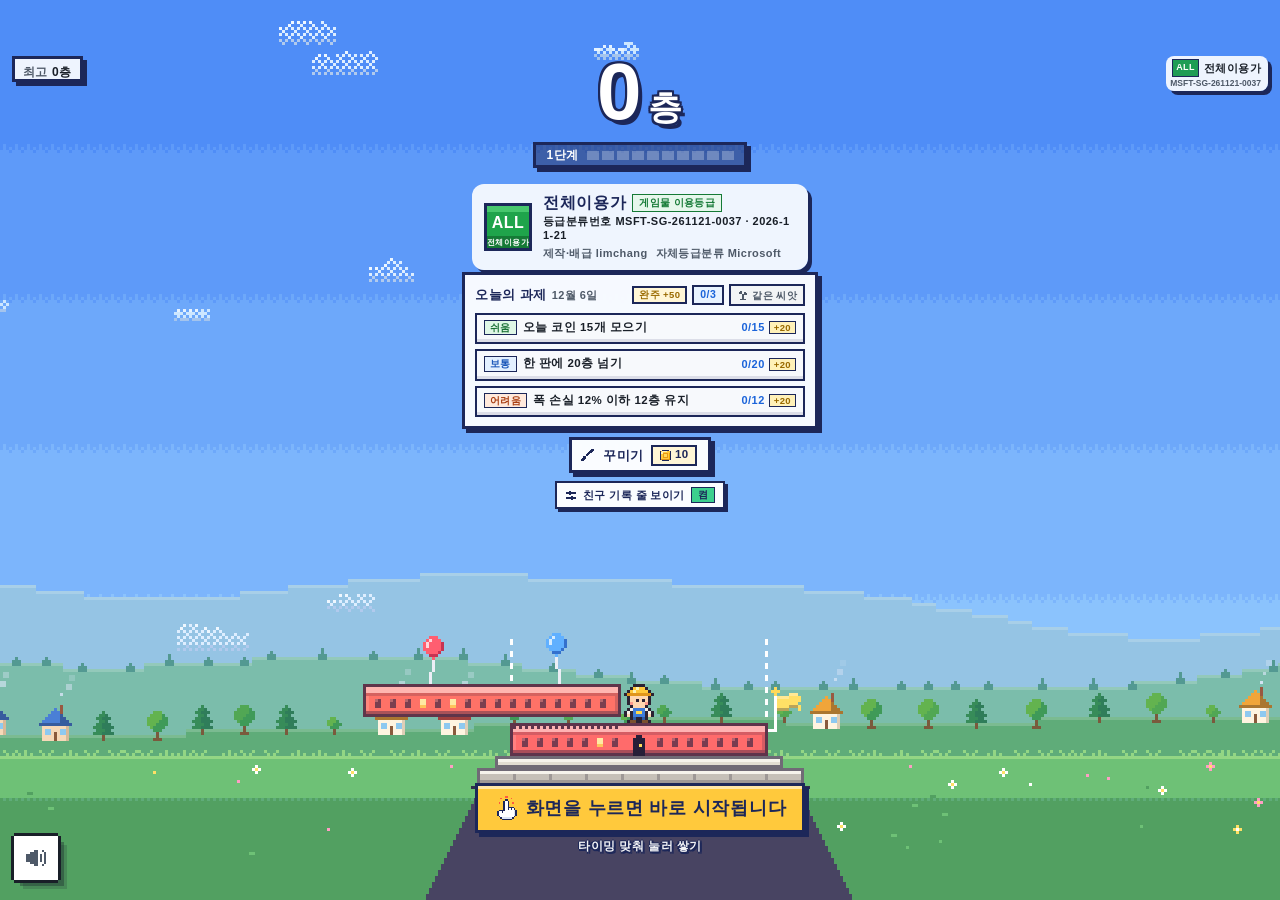
==== commit a8e9a51f: "렉 2차 최적화" ====
--- a/index.html
+++ b/index.html
@@ -18,8 +18,8 @@
         background: #4f8df7;
       }
     </style>
-    <script type="module" crossorigin src="./assets/index-XGyfCFvH.js"></script>
-    <link rel="stylesheet" crossorigin href="./assets/index-CES_T2_C.css">
+    <script type="module" crossorigin src="./assets/index-DbIlrNb2.js"></script>
+    <link rel="stylesheet" crossorigin href="./assets/index-CfsBPmDd.css">
     <meta name="description" content="탭 한 번에 한 층, 딱 맞춰 쌓는 픽셀 타이밍 탑 쌓기 게임" />
     <meta property="og:url" content="https://chagok.limchang.dev/" />
     <meta property="og:image" content="https://chagok.limchang.dev/og-share.png" />
--- a/assets/index-CfsBPmDd.css
+++ b/assets/index-CfsBPmDd.css
@@ -0,0 +1 @@
+.cg-ui{--cg-blue: #3182f6;--cg-blue-press: #1b64da;--cg-blue-soft: #e8f3ff;--cg-ink: #191f28;--cg-ink-2: #4e5968;--cg-ink-3: #8b95a1;--cg-line: #e5e8eb;--cg-fill: #f2f4f6;--cg-fill-press: #e5e8eb;--cg-white: #ffffff;--cg-navy: #1c2759;--cg-gold: #ffc93c;--cg-gold-deep: #f0a500;--cg-coral: #ff6b6b;--cg-orange: #ff9f5a;--cg-flame: #ff5a3c;--cg-safe-top: env(safe-area-inset-top, 0px);--cg-safe-bottom: env(safe-area-inset-bottom, 0px);--cg-close-w: 96px;--cg-close-h: 48px;--cg-side: 20px;--cg-r-chip: 10px;--cg-r-cell: 12px;--cg-r-btn: 16px;--cg-r-sheet: 24px;--cg-shadow-cell: 0 3px 10px rgba(20, 30, 70, .16);--cg-shadow-btn: 0 8px 18px rgba(20, 30, 70, .18);--cg-outline: 2px 0 0 var(--cg-navy), -2px 0 0 var(--cg-navy), 0 2px 0 var(--cg-navy), 0 -2px 0 var(--cg-navy), 1.5px 1.5px 0 var(--cg-navy), -1.5px 1.5px 0 var(--cg-navy), 1.5px -1.5px 0 var(--cg-navy), -1.5px -1.5px 0 var(--cg-navy);font-family:Toss Product Sans,-apple-system,BlinkMacSystemFont,Apple SD Gothic Neo,Pretendard,Noto Sans KR,sans-serif;color:var(--cg-ink);-webkit-font-smoothing:antialiased;-webkit-tap-highlight-color:transparent;-webkit-user-select:none;user-select:none;-webkit-touch-callout:none;box-sizing:border-box}.cg-ui *,.cg-ui *:before,.cg-ui *:after{box-sizing:border-box}.cg-icon{flex:none;display:block;shape-rendering:crispEdges}.cg-icon--12{width:12px;height:12px}.cg-icon--16{width:16px;height:16px}.cg-icon--24{width:24px;height:24px}.cg-btn{--cg-btn-edge: rgba(0, 0, 0, .18);-webkit-appearance:none;-moz-appearance:none;appearance:none;border:0;margin:0;min-width:0;height:56px;padding:0 18px;border-radius:var(--cg-r-btn);font:inherit;font-size:17px;font-weight:700;letter-spacing:-.01em;line-height:1;display:inline-flex;align-items:center;justify-content:center;gap:8px;white-space:nowrap;cursor:pointer;touch-action:manipulation;box-shadow:0 4px 0 var(--cg-btn-edge),var(--cg-shadow-btn);transition:transform 90ms ease,box-shadow 90ms ease,background-color .12s ease,opacity .12s ease}.cg-btn:active:not(:disabled){transform:translateY(2px);box-shadow:0 2px 0 var(--cg-btn-edge),0 3px 8px #141e4624}.cg-btn:disabled{opacity:.55;cursor:default;transform:none}.cg-btn:focus-visible{outline:3px solid rgba(49,130,246,.45);outline-offset:2px}.cg-btn--primary{--cg-btn-edge: var(--cg-blue-press);background:var(--cg-blue);color:var(--cg-white)}.cg-btn--primary:active{background:#2a76e6}.cg-btn--soft{--cg-btn-edge: #bcd8fb;background:var(--cg-blue-soft);color:var(--cg-blue-press)}.cg-btn--soft:active{background:#d9eaff}.cg-btn--gray{--cg-btn-edge: #d3d9df;background:var(--cg-fill);color:var(--cg-ink-2)}.cg-btn--gray:active{background:var(--cg-fill-press)}.cg-btn--brag{--cg-btn-edge: var(--cg-gold-deep);background:var(--cg-gold);color:var(--cg-navy)}.cg-btn--brag:active{background:#f4bc24}.cg-btn--rank{--cg-btn-edge: #8ec5fc;background:#dceeff;color:var(--cg-blue-press)}.cg-btn--rank:active{background:#c8e3ff}.cg-rank-trophy{flex:none;width:18px;height:18px}.cg-btn--block{width:100%}.cg-tag{flex:none;height:22px;padding:0 7px;border-radius:6px;background:var(--cg-blue);color:var(--cg-white);font-size:12px;font-weight:700;line-height:22px;letter-spacing:0}.cg-spinner{flex:none;width:18px;height:18px;border-radius:50%;border:2.5px solid rgba(27,100,218,.25);border-top-color:var(--cg-blue-press);animation:cg-spin .7s linear infinite}.cg-hud{position:absolute;top:0;right:0;bottom:0;left:0;z-index:5;pointer-events:none;contain:layout style}.cg-hud-left{position:absolute;top:calc(var(--cg-safe-top) + var(--cg-close-h) + 8px);left:12px;max-width:calc(50% - 76px);display:flex;flex-direction:column;align-items:flex-start;gap:4px;contain:layout style}.cg-hud-best,.cg-hud-today{max-width:100%;height:26px;padding:0 8px;border-radius:8px;background:#ffffffe6;color:var(--cg-ink-2);font-size:12px;font-weight:600;line-height:26px;white-space:nowrap;overflow:hidden;text-overflow:ellipsis;box-shadow:var(--cg-shadow-cell);transition:background-color .2s ease,color .2s ease}.cg-hud-best b,.cg-hud-today b{margin-left:4px;color:var(--cg-ink);font-weight:800;font-variant-numeric:tabular-nums}.cg-hud-today{background:#ffffffbd}.cg-hud-best.is-beaten{background:var(--cg-blue);color:var(--cg-white)}.cg-hud-best.is-beaten b{color:var(--cg-white)}.cg-hud-center{position:absolute;top:calc(var(--cg-safe-top) + var(--cg-close-h) + 4px);left:0;right:0;padding:0 12px;display:flex;flex-direction:column;align-items:center;contain:layout style}.cg-hud-score{display:inline-block;color:var(--cg-white);font-size:80px;font-weight:900;line-height:1;letter-spacing:-.02em;font-variant-numeric:tabular-nums;text-shadow:var(--cg-outline),0 6px 0 rgba(28,39,89,.55),0 12px 24px rgba(10,16,40,.3);will-change:transform}.cg-hud-score.is-pop-a{animation:cg-score-pop-a .2s ease-out}.cg-hud-score.is-pop-b{animation:cg-score-pop-b .2s ease-out}.cg-hud-score.is-mid{font-size:64px}.cg-hud-score.is-long{font-size:48px}.cg-hud-score.is-xl{font-size:40px}.cg-hud-level{margin-top:10px;height:26px;padding:0 10px;border-radius:13px;background:#1c275980;border:1.5px solid rgba(255,255,255,.38);display:inline-flex;align-items:center;gap:8px;box-shadow:var(--cg-shadow-cell)}.cg-hud-level-name{color:var(--cg-white);font-size:12px;font-weight:800;line-height:1;white-space:nowrap;font-variant-numeric:tabular-nums}.cg-hud-level-cells{display:inline-flex;gap:3px}.cg-hud-level-cells i{display:block;width:12px;height:9px;border-radius:2.5px;background:#ffffff42}.cg-hud-level-cells i.is-on{background:var(--cg-gold);box-shadow:inset 0 2px #ffffff8c}.cg-hud-level-cells i.is-last{animation:cg-cell-pop .26s cubic-bezier(.2,1.5,.4,1)}.cg-hud-level.is-flash{animation:cg-level-flash .8s ease-out}.cg-hud-level.is-flash .cg-hud-level-cells i{animation:cg-cell-drain .8s ease-out}.cg-hud-row{margin-top:6px;max-width:100%;display:flex;flex-wrap:wrap;align-items:center;justify-content:center;gap:6px}.cg-hud-streak{height:30px;padding:0 11px 0 9px;border-radius:var(--cg-r-chip);background:var(--cg-white);color:var(--cg-blue-press);font-size:14px;font-weight:800;line-height:1;white-space:nowrap;display:inline-flex;align-items:center;gap:7px;box-shadow:var(--cg-shadow-cell);will-change:transform,opacity}.cg-hud-streak.is-pop-a{animation:cg-chip-pop-a .24s cubic-bezier(.2,1.4,.4,1)}.cg-hud-streak.is-pop-b{animation:cg-chip-pop-b .24s cubic-bezier(.2,1.4,.4,1)}.cg-hud-streak-cells{display:inline-flex;gap:3px}.cg-hud-streak-cells i{display:block;width:13px;height:10px;border-radius:3px;background:var(--cg-fill-press)}.cg-hud-streak-cells i.is-on{background:var(--cg-blue);box-shadow:inset 0 2px #fff6}.cg-hud-streak-num{font-variant-numeric:tabular-nums}.cg-hud-streak.is-full .cg-hud-streak-cells{animation:cg-widen .52s cubic-bezier(.2,1.3,.4,1) .12s}.cg-hud-streak-wide{height:20px;padding:0 6px;border-radius:6px;background:var(--cg-blue);color:var(--cg-white);font-size:11px;font-style:normal;font-weight:800;line-height:20px}.cg-hud-streak.is-hot{background:linear-gradient(180deg,#ff8a3d 0%,var(--cg-flame) 100%);color:var(--cg-white);box-shadow:0 0 0 2px #ffe066bf,0 4px 14px #ff5a3c73}.cg-hud-streak.is-hot .cg-hud-streak-cells i{background:#ffffff57}.cg-hud-streak.is-hot .cg-hud-streak-cells i.is-on{background:#ffe066}.cg-hud-streak.is-hot .cg-hud-streak-wide{background:var(--cg-white);color:var(--cg-flame)}.cg-hud-near{height:30px;padding:0 11px;border-radius:var(--cg-r-chip);background:var(--cg-gold);color:var(--cg-navy);font-size:14px;font-weight:800;line-height:30px;white-space:nowrap;box-shadow:0 0 0 2px #ffffffb3,var(--cg-shadow-cell);animation:cg-blink .76s ease-in-out infinite}.cg-hud-near b{font-weight:900;font-variant-numeric:tabular-nums}.cg-pause-overlay{position:absolute;top:0;right:0;bottom:0;left:0;z-index:38;display:flex;flex-direction:column;align-items:center;justify-content:center;gap:16px;padding:0 var(--cg-side);background:#191f285c;pointer-events:auto;touch-action:none;cursor:pointer;animation:cg-fade-in .16s ease-out}.cg-hud-pause-mark{display:flex;gap:10px}.cg-hud-pause-mark i{display:block;width:11px;height:36px;border-radius:3px;background:var(--cg-white);box-shadow:0 4px 14px #0003}.cg-hud-pause-text{color:var(--cg-white);font-size:34px;font-weight:800;line-height:1.2;letter-spacing:-.02em;text-align:center;text-shadow:0 2px 0 rgba(0,0,0,.12),0 8px 22px rgba(0,0,0,.28);animation:cg-pause-pulse 1.4s ease-in-out infinite}.cg-rating{position:absolute;top:calc(var(--cg-safe-top) + var(--cg-close-h) + 8px);right:12px;z-index:22;max-width:calc(50% - 42px);padding:3px 7px 3px 4px;border-radius:8px;background:#ffffffe6;color:var(--cg-ink);display:flex;flex-direction:column;align-items:flex-end;gap:2px;pointer-events:none;box-shadow:var(--cg-shadow-cell)}.cg-rating-row{display:inline-flex;align-items:center;gap:5px;white-space:nowrap}.cg-rating-mark{flex:none;min-width:24px;height:18px;padding:0 3px;border-radius:4px;background:#1f9d55;color:var(--cg-white);font-size:9px;font-weight:900;line-height:18px;text-align:center;letter-spacing:0}.cg-rating-label{font-size:11px;font-weight:800;line-height:1.1;color:var(--cg-ink);white-space:nowrap}.cg-rating-id{max-width:100%;overflow:hidden;text-overflow:ellipsis;white-space:nowrap;font-size:9px;font-weight:700;line-height:1.1;color:var(--cg-ink-2);font-variant-numeric:tabular-nums}.cg-rating-notice{position:absolute;left:50%;transform:translate(-50%);top:calc(var(--cg-safe-top) + var(--cg-close-h) + 136px);z-index:24;width:min(calc(100% - 28px),336px);padding:10px 12px;border-radius:12px;background:#ffffffe6;color:var(--cg-ink);display:flex;align-items:center;gap:11px;pointer-events:none;box-shadow:var(--cg-shadow-cell);opacity:1;transition:opacity .28s ease}.cg-rating-notice.is-leaving{opacity:0}.cg-rating-emblem{flex:none;display:block;width:48px;height:48px}.cg-rating-notice-body{flex:1 1 auto;min-width:0;display:flex;flex-direction:column;gap:3px}.cg-rating-notice-head{display:flex;align-items:center;gap:6px;flex-wrap:wrap}.cg-rating-notice-title{font-size:16px;font-weight:900;line-height:1.15;color:var(--cg-navy)}.cg-rating-notice-tag{padding:2px 6px;border-radius:6px;background:#e6f7ec;color:#157a36;font-size:10px;font-weight:800;line-height:1.2}.cg-rating-notice-id{font-size:11px;font-weight:700;line-height:1.25;color:var(--cg-ink);font-variant-numeric:tabular-nums;word-break:break-all}.cg-rating-notice-meta{display:flex;flex-wrap:wrap;column-gap:8px;row-gap:1px;font-size:11px;font-weight:700;line-height:1.3;color:var(--cg-ink-2)}.cg-hint{position:absolute;left:0;right:0;bottom:calc(var(--cg-safe-bottom) + 46px);z-index:10;display:flex;flex-direction:column;align-items:center;gap:6px;padding:0 16px;pointer-events:none;animation:cg-fade-in .24s ease-out}.cg-hint.is-leaving{animation:cg-hint-leave .2s ease-out forwards;pointer-events:none}.cg-hint.has-streak{bottom:calc(var(--cg-safe-bottom) + 24px)}.cg-hint-pill{display:inline-flex;align-items:center;justify-content:center;gap:8px;max-width:100%;padding:10px 16px;border:3px solid var(--cg-navy);border-radius:var(--cg-r-btn);background:var(--cg-gold);color:var(--cg-navy);box-shadow:inset 0 3px #ffffff8c,4px 4px 0 var(--cg-navy);font-size:18px;font-weight:900;line-height:1.15;white-space:nowrap;animation:cg-hint-bob 1s steps(2,end) infinite}.cg-hint-main{letter-spacing:.02em}.cg-hint-tap{flex:none;width:24px;height:24px;animation:cg-tap-blink .9s steps(2,end) infinite}.cg-hint-tap-rays{animation:cg-tap-rays .9s steps(2,end) infinite}.cg-hint-tip{color:#fffffff0;font-size:12px;font-weight:800;line-height:1.25;text-shadow:1.5px 0 0 var(--cg-navy),-1.5px 0 0 var(--cg-navy),0 1.5px 0 var(--cg-navy),0 -1.5px 0 var(--cg-navy),2px 2px 0 var(--cg-navy)}.cg-hint-sub{color:#ffffffeb;font-size:11.5px;font-weight:800;line-height:1.2;text-shadow:1.5px 0 0 var(--cg-navy),-1.5px 0 0 var(--cg-navy),0 1.5px 0 var(--cg-navy),0 -1.5px 0 var(--cg-navy),2px 2px 0 var(--cg-navy)}@keyframes cg-hint-bob{0%,49%{transform:translateY(0)}50%,to{transform:translateY(-2px)}}@keyframes cg-tap-blink{0%,49%{opacity:1;transform:translateY(0)}50%,to{opacity:.35;transform:translateY(2px)}}@keyframes cg-tap-rays{0%,49%{opacity:1}50%,to{opacity:0}}@media(max-width:360px){.cg-hint-pill{font-size:15.5px;padding:9px 12px;gap:6px}.cg-hint-tap{width:20px;height:20px}}@media(max-height:719px){.cg-hint,.cg-hint.has-streak{bottom:calc(var(--cg-safe-bottom) + 18px)}.cg-hint-pill{font-size:15px;padding:8px 12px;gap:6px}.cg-hint-tap{width:20px;height:20px}}@media(prefers-reduced-motion:reduce){.cg-hint-pill,.cg-hint-tap,.cg-hint-tap-rays{animation:none}.cg-start-top.is-leaving,.cg-hint.is-leaving{animation:none;opacity:0}}@keyframes cg-start-top-leave{0%{opacity:1;transform:translate(-50%) translateY(0)}to{opacity:0;transform:translate(-50%) translateY(-8px)}}@keyframes cg-hint-leave{0%{opacity:1;transform:translateY(0)}to{opacity:0;transform:translateY(8px)}}.cg-over{position:absolute;top:0;right:0;bottom:0;left:0;z-index:20;display:flex;flex-direction:column;justify-content:flex-end;align-items:center;background:linear-gradient(to bottom,#0a102800,#0a102800,#0a10284d);animation:cg-fade-in .22s ease-out}.cg-sheet{position:relative;width:100%;max-width:520px;max-height:calc(100% - var(--cg-safe-top) - var(--cg-close-h) - 24px);padding:18px var(--cg-side) calc(var(--cg-safe-bottom) + 16px);border-radius:var(--cg-r-sheet) var(--cg-r-sheet) 0 0;background:var(--cg-white);box-shadow:0 -8px 30px #0a102833;display:flex;flex-direction:column;gap:10px;animation:cg-sheet-up .34s cubic-bezier(.2,.85,.25,1)}.cg-sheet.is-new{box-shadow:inset 0 4px 0 var(--cg-gold),0 -8px 30px #0a102833}.cg-sheet-ribbon{position:absolute;top:-16px;left:0;right:0;display:flex;justify-content:center;pointer-events:none;animation:cg-chip-pop .42s cubic-bezier(.2,1.5,.4,1) .3s backwards}.cg-sheet-ribbon span{position:relative;height:32px;padding:0 18px;border-radius:8px;background:linear-gradient(180deg,#ffd766 0%,var(--cg-gold) 100%);color:var(--cg-navy);font-size:15px;font-weight:900;line-height:32px;white-space:nowrap;box-shadow:inset 0 2px #fff9,0 3px 0 var(--cg-gold-deep),0 6px 14px #f0a50059}.cg-sheet-ribbon span:before,.cg-sheet-ribbon span:after{content:"";position:absolute;top:7px;width:14px;height:28px;background:var(--cg-gold-deep)}.cg-sheet-ribbon span:before{right:100%;clip-path:polygon(0 0,100% 0,100% 100%,0 100%,45% 50%)}.cg-sheet-ribbon span:after{left:100%;clip-path:polygon(0 0,100% 0,55% 50%,100% 100%,0 100%)}.cg-sheet.is-today .cg-sheet-ribbon span{background:linear-gradient(180deg,#5a9df8 0%,var(--cg-blue) 100%);color:var(--cg-white);box-shadow:inset 0 2px #ffffff59,0 3px 0 var(--cg-blue-press),0 6px 14px #3182f659}.cg-sheet.is-today .cg-sheet-ribbon span:before,.cg-sheet.is-today .cg-sheet-ribbon span:after{background:var(--cg-blue-press)}.cg-sparks{position:absolute;top:-44px;left:0;right:0;height:70px;pointer-events:none}.cg-sparks i{position:absolute;width:16px;height:16px;background:#ffe58a;clip-path:polygon(50% 0,62% 38%,100% 50%,62% 62%,50% 100%,38% 62%,0 50%,38% 38%);filter:drop-shadow(0 0 4px rgba(255,201,60,.9));animation:cg-twinkle 1.3s ease-in-out infinite}.cg-sparks i:nth-child(1){left:calc(50% - 118px);top:26px}.cg-sparks i:nth-child(2){left:calc(50% - 86px);top:2px;width:11px;height:11px;animation-delay:.32s}.cg-sparks i:nth-child(3){left:calc(50% + 72px);top:0;animation-delay:.62s}.cg-sparks i:nth-child(4){left:calc(50% + 104px);top:30px;width:12px;height:12px;animation-delay:.18s}.cg-sparks i:nth-child(5){left:calc(50% - 8px);top:-6px;width:10px;height:10px;animation-delay:.9s}.cg-sheet-head{display:flex;align-items:flex-end;justify-content:space-between;gap:10px;min-height:46px}.cg-sheet-scorebox{min-width:0;display:flex;align-items:baseline;gap:8px}.cg-sheet-label{flex:none;color:var(--cg-ink-3);font-size:13px;font-weight:700;line-height:1;white-space:nowrap}.cg-sheet-score{color:var(--cg-ink);font-size:44px;font-weight:900;line-height:1;letter-spacing:-.03em;white-space:nowrap;font-variant-numeric:tabular-nums}.cg-sheet-score.is-new{color:var(--cg-blue)}.cg-sheet-unit{margin-left:3px;color:var(--cg-ink-2);font-size:18px;font-weight:700;letter-spacing:0}.cg-sheet-side{flex:none;display:flex;flex-direction:column;align-items:flex-end;gap:4px}.cg-sheet-best,.cg-sheet-today{display:flex;align-items:baseline;gap:6px;color:var(--cg-ink-3);font-size:12px;font-weight:700;line-height:1.2;white-space:nowrap}.cg-sheet-best b,.cg-sheet-today b{color:var(--cg-ink);font-size:15px;font-weight:800;font-variant-numeric:tabular-nums}.cg-sheet-today b{color:var(--cg-ink-2);font-size:14px}.cg-sheet-best.is-new,.cg-sheet-best.is-new b,.cg-sheet-today.is-new,.cg-sheet-today.is-new b{color:var(--cg-blue-press)}.cg-sheet-stats{display:grid;grid-auto-flow:column;grid-auto-columns:minmax(0,1fr);gap:6px}.cg-stat{min-width:0;padding:7px 4px 8px;border-radius:var(--cg-r-cell);background:var(--cg-fill);text-align:center;animation:cg-rise-in .3s ease-out backwards}.cg-stat:nth-child(1){animation-delay:.2s}.cg-stat:nth-child(2){animation-delay:.27s}.cg-stat:nth-child(3){animation-delay:.34s}.cg-stat b{display:block;color:var(--cg-ink);font-size:19px;font-weight:800;line-height:1.1;white-space:nowrap;font-variant-numeric:tabular-nums}.cg-stat b small{margin-left:1px;color:var(--cg-ink-2);font-size:12px;font-weight:700}.cg-stat span{display:block;margin-top:3px;color:var(--cg-ink-3);font-size:11px;font-weight:700;line-height:1.2;white-space:nowrap}.cg-sheet-rank{padding:9px 12px 10px;border-radius:var(--cg-r-cell);background:#fff6dc}.cg-rank-row{display:flex;align-items:center;gap:6px;min-width:0}.cg-rank-mark{flex:none;width:18px;height:18px}.cg-rank-name{flex:none;color:var(--cg-navy);font-size:15px;font-weight:900;line-height:1.2;white-space:nowrap}.cg-rank-next{flex:1 1 auto;min-width:0;color:#9a6a00;font-size:12px;font-weight:700;line-height:1.2;text-align:right;white-space:nowrap;overflow:hidden;text-overflow:ellipsis}.cg-rank-bar{height:8px;margin-top:7px;border-radius:4px;background:#9a6a0029;overflow:hidden}.cg-rank-bar i{display:block;height:100%;border-radius:4px;background:linear-gradient(90deg,var(--cg-coral) 0%,var(--cg-orange) 55%,var(--cg-gold) 100%);transform-origin:0 50%;animation:cg-bar-grow .7s cubic-bezier(.2,.8,.2,1) .38s backwards}.cg-sheet-actions{margin-top:2px;padding-bottom:4px;display:flex;flex-direction:column;gap:9px}.cg-sheet-actions .cg-btn{height:50px;box-shadow:0 4px 0 var(--cg-btn-edge)}.cg-sheet-actions .cg-btn:active:not(:disabled){box-shadow:0 2px 0 var(--cg-btn-edge)}.cg-sheet-actions.is-locked{pointer-events:none}.cg-sheet-row{display:flex;gap:8px}.cg-sheet-row .cg-btn--gray{flex:1 1 0}.cg-sheet-row .cg-btn--primary{flex:2 1 0}.cg-sheet-social{display:flex;gap:8px}.cg-sheet-social .cg-btn{flex:1 1 0;height:48px;font-size:15px;padding:0 10px;gap:6px}.cg-sheet-social .cg-btn--share{flex:1.25 1 0}.cg-sheet-util{display:flex;justify-content:center;gap:8px}.cg-btn-mini{-webkit-appearance:none;-moz-appearance:none;appearance:none;margin:0;height:34px;padding:0 13px;border:0;border-radius:10px;background:var(--cg-fill);color:var(--cg-ink-2);font:inherit;font-size:12px;font-weight:700;line-height:1;display:inline-flex;align-items:center;justify-content:center;gap:5px;white-space:nowrap;cursor:pointer;touch-action:manipulation}.cg-btn-mini.is-accent{background:var(--cg-blue-soft);color:var(--cg-blue-press)}.cg-btn-mini:disabled{opacity:.55;cursor:default}@keyframes cg-fade-in{0%{opacity:0}to{opacity:1}}@keyframes cg-sheet-up{0%{transform:translateY(100%)}to{transform:translateY(0)}}@keyframes cg-score-pop-a{0%{transform:scale(1.16)}to{transform:scale(1)}}@keyframes cg-score-pop-b{0%{transform:scale(1.16)}to{transform:scale(1)}}@keyframes cg-chip-pop-a{0%{transform:scale(.75);opacity:0}to{transform:scale(1);opacity:1}}@keyframes cg-chip-pop-b{0%{transform:scale(.75);opacity:0}to{transform:scale(1);opacity:1}}@keyframes cg-spin{to{transform:rotate(360deg)}}@keyframes cg-pause-pulse{0%,to{opacity:1}50%{opacity:.62}}@keyframes cg-rise-in{0%{transform:translateY(8px);opacity:0}to{transform:translateY(0);opacity:1}}@keyframes cg-cell-pop{0%{transform:scale(.4)}to{transform:scale(1)}}@keyframes cg-level-flash{0%{transform:scale(1.12)}45%{transform:scale(1.04)}to{transform:scale(1)}}@keyframes cg-cell-drain{0%,45%{opacity:1}to{opacity:.45}}@keyframes cg-widen{0%{transform:scaleX(1)}45%{transform:scaleX(1.35)}to{transform:scaleX(1)}}@keyframes cg-blink{0%,to{opacity:1;transform:scale(1)}50%{opacity:.55;transform:scale(.97)}}@keyframes cg-twinkle{0%,to{transform:scale(.3) rotate(0);opacity:0}50%{transform:scale(1) rotate(20deg);opacity:1}}@keyframes cg-bar-grow{0%{transform:scaleX(0)}to{transform:scaleX(1)}}@media(max-height:620px){.cg-hud-score{font-size:60px}.cg-hud-score.is-mid{font-size:54px}.cg-hud-score.is-long{font-size:44px}.cg-hud-level{margin-top:8px}.cg-hud-pause-text{font-size:28px}}@media(max-height:600px){.cg-sheet{padding-top:16px;padding-bottom:calc(var(--cg-safe-bottom) + 12px);gap:8px}.cg-sheet-head{min-height:36px}.cg-sheet-score{font-size:34px}.cg-sheet-unit{font-size:15px}.cg-stat{padding:6px 4px;display:flex;align-items:baseline;justify-content:center;gap:4px}.cg-stat b{font-size:16px}.cg-stat span{margin-top:0}.cg-sheet-rank{padding:7px 10px 8px}.cg-rank-bar{height:6px;margin-top:5px}.cg-sheet-actions{gap:7px}.cg-sheet-actions .cg-btn{height:44px;font-size:15px}.cg-sheet-social .cg-btn{height:42px;font-size:14px}.cg-btn-mini{height:30px;font-size:11px}}@media(max-height:440px){.cg-sheet-stats{display:none}}@media(max-width:340px){.cg-btn{font-size:15px;padding:0 12px}.cg-hud-score{font-size:64px}.cg-hud-score.is-mid{font-size:54px}.cg-hud-score.is-long{font-size:42px}.cg-hud-level{padding:0 8px;gap:6px}.cg-hud-level-cells i{width:11px}.cg-hud-streak,.cg-hud-near{font-size:13px;padding-left:8px;padding-right:9px}.cg-hud-pause-text{font-size:30px}.cg-sheet-score{font-size:38px}.cg-sheet-label{font-size:12px}.cg-rank-name{font-size:14px}.cg-rank-next{font-size:11px}.cg-rating{right:8px;padding:2px 6px 2px 3px}.cg-rating-label{font-size:10px}}@media(max-width:340px)and (max-height:620px){.cg-hud-score{font-size:58px}.cg-hud-score.is-mid{font-size:52px}.cg-hud-score.is-long{font-size:42px}.cg-sheet-score{font-size:32px}}@supports (corner-shape: squircle){.cg-btn{border-radius:22px;corner-shape:squircle}.cg-hud-streak,.cg-hud-near,.cg-stat,.cg-sheet-rank{border-radius:16px;corner-shape:squircle}.cg-hud-best,.cg-hud-today{border-radius:11px;corner-shape:squircle}}@media(prefers-reduced-motion:reduce){.cg-ui,.cg-ui *:not(.cg-spinner),.cg-ui *:before,.cg-ui *:after{animation:none!important;transition:none!important}}.cg-hud-scorewrap{position:relative;display:inline-block;line-height:1;contain:layout style}.cg-hud-gain{position:absolute;left:100%;top:8px;margin-left:4px;color:var(--cg-white);font-size:26px;font-weight:900;line-height:1;white-space:nowrap;font-variant-numeric:tabular-nums;text-shadow:var(--cg-outline),0 3px 0 rgba(28,39,89,.55);pointer-events:none;opacity:0;will-change:transform,opacity}.cg-hud-gain.is-pop-a{animation:cg-gain-up-a .9s cubic-bezier(.2,.8,.3,1) forwards}.cg-hud-gain.is-pop-b{animation:cg-gain-up-b .9s cubic-bezier(.2,.8,.3,1) forwards}.cg-hud-gain.is-big{top:0;color:var(--cg-gold);font-size:36px;animation-duration:1.1s}.cg-hud-stage-wrap{position:absolute;top:calc(100% + 7px);left:50%;width:0;display:flex;justify-content:center;pointer-events:none;z-index:2}.cg-hud-stage{flex:none;height:30px;padding:0 14px;border-radius:15px;background:var(--cg-gold);color:var(--cg-navy);font-size:14px;font-weight:900;line-height:30px;white-space:nowrap;box-shadow:0 3px 0 var(--cg-gold-deep),var(--cg-shadow-cell);opacity:0;animation:cg-stage-band 1.4s ease-out forwards}.cg-badge{flex:none;display:block;width:22px;height:22px}.cg-rank-badge{width:26px;height:26px}.cg-badge.is-locked{opacity:.3;filter:grayscale(1)}.cg-badge.is-next{opacity:.6;outline:2px dashed var(--cg-gold-deep);outline-offset:1px;border-radius:6px;animation:cg-next-badge 1.6s ease-in-out infinite}.cg-badge-shelf{display:flex;align-items:center;gap:8px;margin-top:8px;min-width:0}.cg-badge-shelf-label{flex:none;color:#9a6a00;font-size:12px;font-weight:700;line-height:1;white-space:nowrap;font-variant-numeric:tabular-nums}.cg-badge-shelf-label b{color:var(--cg-navy);font-weight:900}.cg-badge-shelf-row{flex:1 1 auto;min-width:0;display:flex;justify-content:flex-end;gap:3px}.cg-confetti{position:absolute;top:0;right:0;bottom:0;left:0;z-index:3;overflow:hidden;pointer-events:none}.cg-confetti i{position:absolute;top:-16px;display:block;background:var(--cg-cf-c, var(--cg-gold));opacity:0;animation-name:cg-confetti-fall;animation-timing-function:cubic-bezier(.25,.6,.4,1);animation-fill-mode:forwards}@keyframes cg-gain-up-a{0%{opacity:0;transform:translateY(10px) scale(.5)}18%{opacity:1;transform:translateY(0) scale(1.15)}34%{transform:translateY(-4px) scale(1)}75%{opacity:1;transform:translateY(-16px) scale(1)}to{opacity:0;transform:translateY(-28px) scale(1)}}@keyframes cg-gain-up-b{0%{opacity:0;transform:translateY(10px) scale(.5)}18%{opacity:1;transform:translateY(0) scale(1.15)}34%{transform:translateY(-4px) scale(1)}75%{opacity:1;transform:translateY(-16px) scale(1)}to{opacity:0;transform:translateY(-28px) scale(1)}}@keyframes cg-stage-band{0%{opacity:0;transform:scale(.6)}12%{opacity:1;transform:scale(1.08)}22%{transform:scale(1)}82%{opacity:1;transform:scale(1)}to{opacity:0;transform:translateY(-4px) scale(.96)}}@keyframes cg-next-badge{0%,to{opacity:.6}50%{opacity:.9}}@keyframes cg-confetti-fall{0%{opacity:1;transform:translate(0) rotate(0)}80%{opacity:1}to{opacity:0;transform:translate(var(--cg-cf-x, 0),64vh) rotate(var(--cg-cf-r, 360deg))}}@media(max-height:620px){.cg-rating-notice{top:calc(var(--cg-safe-top) + var(--cg-close-h) + 112px);padding:8px 10px}.cg-rating-emblem{width:42px;height:42px}.cg-badge-shelf{margin-top:6px;padding:4px 6px}.cg-badge-shelf .cg-badge{width:16px;height:16px}}@media(max-height:520px){.cg-badge-shelf-row{display:none}}@media(max-width:360px){.cg-sheet-social{gap:6px}.cg-sheet-social .cg-btn{font-size:13.5px;padding:0 7px;gap:5px}}@media(max-width:340px){.cg-badge{width:18px;height:18px}.cg-rank-badge{width:22px;height:22px}.cg-badge-shelf-row{gap:2px}.cg-hud-gain{font-size:22px}.cg-hud-gain.is-big{font-size:30px}.cg-sheet-social{gap:6px}.cg-sheet-social .cg-btn{font-size:13px;padding:0 6px;gap:4px}.cg-rank-trophy{width:15px;height:15px}}@media(prefers-reduced-motion:reduce){.cg-confetti{display:none}}:root[data-skin=pixel] .cg-ui{--cg-r-chip: 0px;--cg-r-cell: 0px;--cg-r-btn: 0px;--cg-r-sheet: 0px;--cg-shadow-cell: 4px 4px 0 var(--cg-navy);--cg-shadow-btn: 4px 4px 0 var(--cg-navy);--cg-outline: 2px 0 0 var(--cg-navy), -2px 0 0 var(--cg-navy), 0 2px 0 var(--cg-navy), 0 -2px 0 var(--cg-navy), 2px 2px 0 var(--cg-navy), -2px 2px 0 var(--cg-navy), 2px -2px 0 var(--cg-navy), -2px -2px 0 var(--cg-navy);letter-spacing:.03em}:root[data-skin=pixel] .cg-ui *,:root[data-skin=pixel] .cg-ui *:before,:root[data-skin=pixel] .cg-ui *:after{border-radius:0!important;animation-timing-function:steps(5,end)!important;transition-timing-function:steps(2,end)!important}:root[data-skin=pixel] .cg-ui .cg-spinner{animation-timing-function:steps(8,end)!important}:root[data-skin=pixel] .cg-ui :is(b,span,em,p,h1,small,strong,button){font-weight:900;letter-spacing:.04em}:root[data-skin=pixel] .cg-ui .cg-btn{border:3px solid var(--cg-navy);box-shadow:4px 4px 0 var(--cg-navy)}:root[data-skin=pixel] .cg-ui .cg-btn:active:not(:disabled){transform:translate(2px,2px);box-shadow:2px 2px 0 var(--cg-navy)}:root[data-skin=pixel] .cg-ui .cg-btn:focus-visible{outline:3px solid var(--cg-gold);outline-offset:2px}:root[data-skin=pixel] .cg-ui .cg-btn-mini{border:2px solid var(--cg-navy);box-shadow:2px 2px 0 var(--cg-navy)}:root[data-skin=pixel] .cg-ui .cg-btn-mini:active:not(:disabled){transform:translate(1px,1px);box-shadow:1px 1px 0 var(--cg-navy)}:root[data-skin=pixel] .cg-ui .cg-tag{border:2px solid var(--cg-navy);line-height:18px}:root[data-skin=pixel] .cg-ui :is(.cg-hud-best,.cg-hud-today,.cg-hud-mode,.cg-hud-golden,.cg-hud-level,.cg-hud-streak,.cg-hud-near,.cg-stat,.cg-sheet-rank,.cg-hud-stage){border:3px solid var(--cg-navy);box-shadow:4px 4px 0 var(--cg-navy)}:root[data-skin=pixel] .cg-ui .cg-rating{border:2px solid var(--cg-navy);box-shadow:3px 3px 0 var(--cg-navy);background:#fff}:root[data-skin=pixel] .cg-ui .cg-rating-mark{border:1.5px solid var(--cg-navy);line-height:15px}:root[data-skin=pixel] .cg-ui .cg-rating-id{font-size:8.5px;letter-spacing:0}:root[data-skin=pixel] .cg-ui .cg-rating-notice{border:3px solid var(--cg-navy);box-shadow:4px 4px #1c27598c;background:#ffffffeb}:root[data-skin=pixel] .cg-ui .cg-rating-notice-tag{border:1.5px solid #157a36}:root[data-skin=pixel] .cg-ui .cg-hud-stage{line-height:24px}:root[data-skin=pixel] .cg-ui .cg-hud-streak.is-hot{background:var(--cg-flame)}:root[data-skin=pixel] .cg-over{background:#0a102824}:root[data-skin=pixel] .cg-ui .cg-sheet{border-top:3px solid var(--cg-navy);box-shadow:0 -4px #1c275959}:root[data-skin=pixel] .cg-ui .cg-sheet.is-new{box-shadow:inset 0 4px 0 var(--cg-gold),0 -4px #1c275959}:root[data-skin=pixel] .cg-ui .cg-sheet-ribbon span{background:var(--cg-gold);border:3px solid var(--cg-navy);box-shadow:3px 3px 0 var(--cg-navy)}:root[data-skin=pixel] .cg-ui .cg-sheet.is-today .cg-sheet-ribbon span{background:var(--cg-blue)}:root[data-skin=pixel] .cg-ui :is(.cg-sparks i,.cg-badge.is-locked){filter:none}:root[data-skin=pixel] .cg-ui .cg-badge.is-locked{opacity:.25}:root[data-skin=pixel] .cg-ui .cg-badge.is-next{opacity:.6;outline:2px solid var(--cg-navy)}:root[data-skin=pixel] .cg-ui .cg-hud-score{text-shadow:var(--cg-outline),4px 5px 0 var(--cg-navy)}:root[data-skin=pixel] .cg-ui :is(.cg-hud-pause-text,.cg-hud-gain){text-shadow:var(--cg-outline),3px 3px 0 var(--cg-navy)}:root[data-skin=pixel] .cg-ui .cg-rank-bar{height:12px;border:2px solid var(--cg-navy);background:var(--cg-white)}:root[data-skin=pixel] .cg-ui .cg-rank-bar i{background:repeating-linear-gradient(90deg,var(--cg-orange) 0 8px,transparent 8px 10px)}:root[data-skin=pixel] .cg-ui .cg-hud-level-cells i{box-shadow:none}:root[data-skin=pixel] .cg-confetti i{animation-timing-function:steps(10,end)!important}.cg-hint-pill.is-daily{background:#ffe066;color:var(--cg-navy);border:3px solid var(--cg-navy);box-shadow:inset 0 3px #ffffff8c,4px 4px 0 var(--cg-navy)}.cg-mode-btn{pointer-events:auto;-webkit-appearance:none;-moz-appearance:none;appearance:none;margin-top:2px;padding:7px 12px;border:3px solid var(--cg-navy);background:#fff;color:var(--cg-navy);font:inherit;font-size:13px;font-weight:900;line-height:1.1;display:inline-flex;align-items:center;gap:6px;white-space:nowrap;cursor:pointer;touch-action:manipulation;box-shadow:4px 4px 0 var(--cg-navy)}.cg-mode-btn:active{transform:translate(2px,2px);box-shadow:2px 2px 0 var(--cg-navy)}.cg-mode-btn em{font-style:normal;padding:2px 6px;background:var(--cg-gold);color:var(--cg-navy);border:2px solid var(--cg-navy);font-size:11px}.cg-mode-btn.is-daily{background:var(--cg-blue-soft);color:var(--cg-blue-press)}.cg-hint-invite{background:var(--cg-gold);color:var(--cg-navy);border:3px solid var(--cg-navy);box-shadow:4px 4px 0 var(--cg-navy);padding:6px 12px;font-size:13px;font-weight:900;line-height:1.25;white-space:nowrap;max-width:calc(100vw - 32px);margin:0;text-align:center}@media(max-width:340px){.cg-hint-invite{font-size:12px;padding:5px 10px}}.cg-hud-mode{max-width:100%;height:26px;padding:0 8px;background:var(--cg-gold);color:var(--cg-navy);font-size:11px;font-weight:900;line-height:20px;white-space:nowrap;overflow:hidden;text-overflow:ellipsis}.cg-hud-golden{height:30px;padding:0 10px;background:var(--cg-gold);color:var(--cg-navy);font-size:13px;font-weight:900;line-height:24px;white-space:nowrap;animation:cg-blink .68s steps(2,end) infinite}.cg-sheet-mode-tag{align-self:flex-start;padding:3px 8px;background:var(--cg-gold);color:var(--cg-navy);border:2px solid var(--cg-navy);box-shadow:3px 3px 0 var(--cg-navy);font-size:11px;font-weight:900;line-height:1.2}.cg-badge-shelf.is-interactive{width:100%;-webkit-appearance:none;-moz-appearance:none;appearance:none;margin-top:8px;padding:6px 8px;background:#ffffffb8;border:2px solid var(--cg-navy);box-shadow:3px 3px 0 var(--cg-navy);cursor:pointer;touch-action:manipulation;text-align:left;font:inherit}.cg-badge-shelf.is-interactive:active{transform:translate(2px,2px);box-shadow:1px 1px 0 var(--cg-navy)}.cg-badge-shelf-codex{margin-left:5px;padding:2px 6px;background:var(--cg-navy);color:var(--cg-white);font-style:normal;font-size:10px;display:inline-flex;align-items:center;gap:3px;line-height:1.1}.cg-codex-backdrop{position:absolute;top:0;right:0;bottom:0;left:0;z-index:35;display:flex;align-items:center;justify-content:center;padding:calc(var(--cg-safe-top) + var(--cg-close-h) + 12px) 16px calc(var(--cg-safe-bottom) + 16px);background:#0a1028b8;animation:cg-fade-in .16s ease-out}.cg-codex-sheet{width:100%;max-width:440px;max-height:100%;display:flex;flex-direction:column;gap:10px;padding:14px;background:var(--cg-white);border:3px solid var(--cg-navy);box-shadow:6px 6px 0 var(--cg-navy)}.cg-codex-head{display:flex;align-items:center;justify-content:space-between;gap:8px}.cg-codex-title{display:flex;align-items:baseline;gap:8px}.cg-codex-title b{color:var(--cg-navy);font-size:18px}.cg-codex-title span{padding:2px 7px;background:#fff6dc;color:#9a6a00;border:2px solid var(--cg-navy);font-size:11px}.cg-codex-close{-webkit-appearance:none;-moz-appearance:none;appearance:none;height:32px;padding:0 10px;border:2px solid var(--cg-navy);background:var(--cg-fill);color:var(--cg-ink);font:inherit;font-size:13px;display:inline-flex;align-items:center;justify-content:center;gap:4px;cursor:pointer;box-shadow:3px 3px 0 var(--cg-navy)}.cg-codex-close:active{transform:translate(2px,2px);box-shadow:1px 1px 0 var(--cg-navy)}.cg-codex-stats{display:grid;grid-template-columns:repeat(3,minmax(0,1fr));gap:6px}.cg-codex-stat{padding:7px 4px;background:var(--cg-blue-soft);border:2px solid var(--cg-navy);box-shadow:3px 3px 0 var(--cg-navy);text-align:center}.cg-codex-stat b{display:block;color:var(--cg-navy);font-size:15px;line-height:1.15;font-variant-numeric:tabular-nums}.cg-codex-stat span{display:block;margin-top:2px;color:var(--cg-ink-2);font-size:10px}.cg-codex-list{flex:1 1 auto;min-height:0;overflow-y:auto;-webkit-overflow-scrolling:touch;display:flex;flex-direction:column;gap:6px;padding-right:2px}.cg-codex-item{display:flex;align-items:center;gap:10px;padding:8px 10px;background:var(--cg-fill);border:2px solid var(--cg-navy)}.cg-codex-item.is-unlocked{background:#fffcf0}.cg-codex-item.is-current{background:#fff3c4;box-shadow:inset 4px 0 0 var(--cg-blue)}.cg-codex-item.is-next{background:#f5f9ff}.cg-codex-badge{width:30px;height:30px}.cg-codex-info{flex:1 1 auto;min-width:0}.cg-codex-row{display:flex;align-items:baseline;gap:6px;flex-wrap:wrap}.cg-codex-row b{color:var(--cg-navy);font-size:14px}.cg-codex-row span{color:var(--cg-ink-2);font-size:11px}.cg-codex-info p{margin:2px 0 0;color:var(--cg-ink-2);font-size:11px;line-height:1.3;font-weight:700}.cg-codex-tag{flex:none;padding:3px 7px;font-style:normal;font-size:11px;border:2px solid var(--cg-navy);background:var(--cg-white);color:var(--cg-ink-3);white-space:nowrap}.cg-codex-item.is-unlocked .cg-codex-tag{background:var(--cg-gold);color:var(--cg-navy)}.cg-codex-item.is-current .cg-codex-tag{background:var(--cg-blue);color:var(--cg-white)}.cg-codex-item.is-next .cg-codex-tag{background:var(--cg-blue-soft);color:var(--cg-blue-press)}@media(max-height:620px){.cg-hud-score.is-xl{font-size:36px}}@media(max-width:340px){.cg-hud-score.is-xl{font-size:34px}}.cg-start-top{position:absolute;left:50%;transform:translate(-50%);top:calc(var(--cg-safe-top) + var(--cg-close-h) + 122px);z-index:9;width:min(calc(100% - 28px),356px);display:flex;flex-direction:column;gap:8px;pointer-events:none;transition:top .22s steps(4,end)}.cg-start-top.is-under-rating{top:calc(var(--cg-safe-top) + var(--cg-close-h) + 224px)}.cg-start-top.is-leaving{animation:cg-start-top-leave .2s ease-out forwards;pointer-events:none}.cg-start-top.is-leaving *{pointer-events:none}.cg-start-missions{width:100%;padding:9px 10px;background:#fffffff0;border:3px solid var(--cg-navy);box-shadow:4px 4px 0 var(--cg-navy);pointer-events:none}.cg-start-missions-head{display:flex;align-items:center;justify-content:space-between;gap:6px;margin-bottom:7px}.cg-start-missions-title{display:flex;align-items:baseline;gap:5px;min-width:0}.cg-start-missions-title b{color:var(--cg-navy);font-size:13px;line-height:1.1;white-space:nowrap}.cg-start-missions-title span{color:var(--cg-ink-2);font-size:11px;line-height:1.1;white-space:nowrap}.cg-start-missions-right{display:flex;align-items:center;gap:5px;flex:none}.cg-start-progress-pill{padding:2px 6px;background:var(--cg-blue-soft);color:var(--cg-blue-press);border:2px solid var(--cg-navy);font-size:10.5px;line-height:1.1;font-variant-numeric:tabular-nums}.cg-start-allclear{display:inline-flex;align-items:center;gap:4px;padding:2px 6px;background:var(--cg-gold);color:var(--cg-navy);border:2px solid var(--cg-navy);font-size:10.5px;line-height:1.1;white-space:nowrap}.cg-start-allclear-icon{width:14px;height:14px}.cg-seed-opt{pointer-events:auto;-webkit-appearance:none;-moz-appearance:none;appearance:none;margin:0;padding:3px 6px;border:2px solid var(--cg-navy);background:var(--cg-fill);color:var(--cg-ink-2);font:inherit;font-size:10px;line-height:1.1;display:inline-flex;align-items:center;justify-content:center;gap:3px;cursor:pointer;touch-action:manipulation}.cg-seed-opt.is-on{background:var(--cg-gold);color:var(--cg-navy)}.cg-mission-list{list-style:none;margin:0;padding:0;display:flex;flex-direction:column;gap:5px}.cg-mission-row{position:relative;display:grid;grid-template-columns:auto minmax(0,1fr) auto;align-items:center;gap:6px;padding:5px 7px 7px;background:#f7f9fc;border:2px solid var(--cg-navy);overflow:hidden}.cg-mission-row.is-done{background:#fff6d6}.cg-mission-diff{flex:none;padding:1px 5px;border:1.5px solid var(--cg-navy);font-size:9.5px;line-height:1.2;white-space:nowrap}.cg-mission-diff.is-easy{background:#dff7e6;color:#146c31}.cg-mission-diff.is-medium{background:#e3f0ff;color:#1754b8}.cg-mission-diff.is-hard{background:#ffe9dc;color:#a83c10}.cg-mission-name{min-width:0;color:var(--cg-ink);font-size:11.5px;line-height:1.2;white-space:nowrap;overflow:hidden;text-overflow:ellipsis}.cg-mission-val{color:var(--cg-blue-press);font-size:11px;line-height:1.1;white-space:nowrap;font-variant-numeric:tabular-nums}.cg-mission-row.is-done .cg-mission-val{color:#9a6a00}.cg-mission-bar{position:absolute;left:0;right:0;bottom:0;height:3px;background:#1c27591f}.cg-mission-bar i{display:block;height:100%;background:var(--cg-blue)}.cg-mission-row.is-done .cg-mission-bar i{background:var(--cg-gold-deep)}.cg-hud-missions{margin-top:6px;max-width:100%;display:inline-flex;align-items:center;justify-content:center;flex-wrap:wrap;gap:4px;contain:layout style}.cg-hud-mission-crown{height:22px;padding:0 6px;border:2px solid var(--cg-navy);box-shadow:2px 2px 0 var(--cg-navy);background:var(--cg-gold);color:var(--cg-navy);font-size:10px;line-height:18px;white-space:nowrap}.cg-hud-mission-chip{height:22px;padding:0 7px;border:2px solid var(--cg-navy);box-shadow:2px 2px 0 var(--cg-navy);background:#ffffffe0;color:var(--cg-navy);font-size:10.5px;line-height:18px;display:inline-flex;align-items:center;gap:4px;white-space:nowrap}.cg-hud-mission-chip.is-done{background:var(--cg-gold);color:var(--cg-navy)}.cg-hud-mission-label{color:var(--cg-ink-2)}.cg-hud-mission-chip.is-done .cg-hud-mission-label{color:var(--cg-navy)}.cg-hud-mission-chip b{color:var(--cg-blue-press);font-variant-numeric:tabular-nums}.cg-hud-mission-chip.is-done b{color:#146c31}.cg-mission-banner{position:absolute;left:50%;transform:translate(-50%);top:max(calc(var(--cg-safe-top) + var(--cg-close-h) + 190px),33%);z-index:32;max-width:calc(100% - 28px);padding:8px 12px;background:var(--cg-white);border:3px solid var(--cg-navy);box-shadow:5px 5px 0 var(--cg-navy);display:flex;align-items:center;gap:9px;pointer-events:none;animation:cg-mission-pop 2.2s steps(8,end) forwards}.cg-mission-banner.is-allclear{background:#fff6d6;box-shadow:inset 0 3px 0 var(--cg-gold),5px 5px 0 var(--cg-navy)}.cg-mission-banner-icon{width:28px;height:28px}.cg-mission-banner-body{min-width:0;display:flex;flex-direction:column;gap:2px}.cg-mission-banner-body b{color:var(--cg-navy);font-size:13px;line-height:1.15}.cg-mission-banner-body span{color:var(--cg-blue-press);font-size:12px;line-height:1.2;white-space:nowrap;overflow:hidden;text-overflow:ellipsis}.cg-mission-banner.is-allclear .cg-mission-banner-body span{color:#9a6a00}@keyframes cg-mission-pop{0%{opacity:0;transform:translate(-50%,12px) scale(.9)}12%,82%{opacity:1;transform:translate(-50%) scale(1)}to{opacity:0;transform:translate(-50%,-8px) scale(.98)}}.cg-sheet-scoreline{display:flex;align-items:baseline;flex-wrap:wrap;column-gap:6px;row-gap:2px;min-width:0}.cg-sheet-combo{color:var(--cg-ink-2);font-size:12px;font-weight:800;line-height:1.15;white-space:nowrap;font-variant-numeric:tabular-nums}.cg-sheet-best-combo{font-style:normal;color:var(--cg-ink-3);font-size:10.5px;font-weight:800;white-space:nowrap;font-variant-numeric:tabular-nums}.cg-sheet-best.is-new .cg-sheet-best-combo,.cg-sheet-today.is-new .cg-sheet-best-combo{color:var(--cg-blue-press)}.cg-sheet-score.is-long{font-size:36px}.cg-sheet-score.is-xl{font-size:30px}.cg-sheet-floor-pill{flex:none;padding:2px 7px;background:var(--cg-fill);border:2px solid var(--cg-navy);color:var(--cg-ink-2);font-size:12px;line-height:1.2;white-space:nowrap;font-variant-numeric:tabular-nums}.cg-sheet-subbest{display:flex;align-items:baseline;gap:5px;color:var(--cg-ink-3);font-size:11px;line-height:1.15;white-space:nowrap}.cg-sheet-subbest b{color:var(--cg-ink-2);font-size:12.5px;font-variant-numeric:tabular-nums}.cg-sheet-missions{padding:7px 10px;background:#f5f9ff;border:2px solid var(--cg-navy);box-shadow:3px 3px 0 var(--cg-navy)}.cg-sheet-missions-head{display:flex;align-items:center;justify-content:space-between;gap:8px;margin-bottom:5px}.cg-sheet-missions-head b{color:var(--cg-navy);font-size:12px;line-height:1.1}.cg-sheet-missions-cnt{color:var(--cg-blue-press);font-size:11px;line-height:1.1;font-variant-numeric:tabular-nums}.cg-sheet-allclear{display:inline-flex;align-items:center;gap:4px;padding:2px 6px;background:var(--cg-gold);border:2px solid var(--cg-navy);color:var(--cg-navy);font-size:10.5px;line-height:1.1}.cg-sheet-allclear-icon{width:14px;height:14px}.cg-sheet-mission-list{list-style:none;margin:0;padding:0;display:flex;flex-direction:column;gap:3px}.cg-sheet-mission-row{display:grid;grid-template-columns:auto minmax(0,1fr) auto;align-items:center;gap:6px;padding:3px 5px;background:var(--cg-white);border:1.5px solid var(--cg-navy)}.cg-sheet-mission-row.is-done{background:#fff6d6}.cg-sheet-mission-name{min-width:0;color:var(--cg-ink);font-size:11px;line-height:1.2;white-space:nowrap;overflow:hidden;text-overflow:ellipsis}.cg-sheet-mission-val{color:var(--cg-blue-press);font-size:10.5px;line-height:1.1;white-space:nowrap;font-variant-numeric:tabular-nums}.cg-sheet-mission-row.is-done .cg-sheet-mission-val{color:#146c31}.cg-codex-stats.is-four{grid-template-columns:repeat(4,minmax(0,1fr))}@media(max-width:360px){.cg-codex-stats.is-four{grid-template-columns:repeat(2,minmax(0,1fr))}}.cg-codex-mission{display:flex;align-items:center;gap:9px;padding:8px 10px;background:#f5f9ff;border:2px solid var(--cg-navy);box-shadow:3px 3px 0 var(--cg-navy)}.cg-codex-mission.is-cleared{background:#fff6d6}.cg-codex-mission-badge{width:28px;height:28px}.cg-codex-mission-info{flex:1 1 auto;min-width:0}.cg-codex-mission-row{display:flex;align-items:center;justify-content:space-between;gap:6px}.cg-codex-mission-row b{color:var(--cg-navy);font-size:13px}.cg-codex-mission-row span{padding:1px 6px;background:var(--cg-blue-soft);border:1.5px solid var(--cg-navy);color:var(--cg-blue-press);font-size:10.5px}.cg-codex-mission.is-cleared .cg-codex-mission-row span{background:var(--cg-gold);color:var(--cg-navy)}.cg-codex-mission-info p{margin:3px 0 0;color:var(--cg-ink-2);font-size:10.5px;line-height:1.3}@media(max-height:700px){.cg-sheet{padding-top:14px;padding-bottom:calc(var(--cg-safe-bottom) + 12px);gap:7px}.cg-sheet-rank{padding:7px 10px}.cg-badge-shelf{margin-top:5px}.cg-sheet-actions{gap:7px}.cg-sheet-actions .cg-btn{height:46px}.cg-sheet-social .cg-btn{height:44px}}@media(max-height:600px){.cg-start-top{top:calc(var(--cg-safe-top) + var(--cg-close-h) + 98px);gap:5px}.cg-start-top.is-under-rating{top:calc(var(--cg-safe-top) + var(--cg-close-h) + 186px)}.cg-start-missions{padding:7px 8px}.cg-sheet-missions{padding:5px 8px}.cg-sheet-mission-row{padding:2px 4px}.cg-sheet-score.is-long{font-size:28px}.cg-sheet-score.is-xl{font-size:24px}}@media(max-width:340px){.cg-hud-mission-chip{padding:0 5px;font-size:9.5px}.cg-sheet-score.is-long{font-size:30px}.cg-sheet-score.is-xl{font-size:25px}}.cg-hud-unit{margin-left:3px;font-size:.42em;font-weight:900;vertical-align:baseline}.cg-hud-coins{display:inline-flex;align-items:center;gap:4px;height:24px;padding:0 7px 0 5px;background:#fff6d6;color:var(--cg-navy);border:2px solid var(--cg-navy);box-shadow:3px 3px 0 var(--cg-navy);font-size:11.5px;line-height:1;white-space:nowrap}.cg-hud-coin-icon{width:14px;height:14px;flex:none}.cg-hud-coins b{color:var(--cg-navy);font-variant-numeric:tabular-nums}.cg-hud-gain.is-coin{color:var(--cg-gold);font-size:22px;top:12px}.cg-hud-gain.is-coin.is-big{font-size:28px;top:6px}.cg-start-reward-hint{padding:2px 5px;background:#fff6d6;color:#9a6a00;border:2px solid var(--cg-navy);font-size:9.5px;line-height:1.1;white-space:nowrap}.cg-mission-coin{margin-left:4px;padding:0 4px;background:#fff1b8;color:#9a6a00;border:1.5px solid var(--cg-navy);font-style:normal;font-size:9.5px;line-height:1.25}.cg-shop-row{display:flex;justify-content:center;pointer-events:none}.cg-shop-btn{pointer-events:auto;-webkit-appearance:none;-moz-appearance:none;appearance:none;margin:0;height:36px;padding:0 11px 0 8px;display:inline-flex;align-items:center;gap:7px;background:#fffffff5;color:var(--cg-navy);border:3px solid var(--cg-navy);box-shadow:4px 4px 0 var(--cg-navy);font:inherit;cursor:pointer;touch-action:manipulation}.cg-shop-btn:active{transform:translate(2px,2px);box-shadow:2px 2px 0 var(--cg-navy)}.cg-shop-btn-icon{width:16px;height:16px;flex:none}.cg-shop-btn-label{font-size:13px;font-weight:900;line-height:1;white-space:nowrap}.cg-shop-btn-coins{display:inline-flex;align-items:center;gap:3px;padding:2px 6px;background:#fff6d6;border:2px solid var(--cg-navy);font-size:11.5px;line-height:1;font-variant-numeric:tabular-nums}.cg-shop-btn-coin-icon{width:13px;height:13px;flex:none}.cg-sheet-coins{display:flex;align-items:center;justify-content:space-between;gap:8px;padding:6px 10px;background:#fff9e6;border:2px solid var(--cg-navy);box-shadow:3px 3px 0 var(--cg-navy)}.cg-sheet-coins.is-earned{background:#fff3c4}.cg-sheet-coins-left{display:flex;align-items:center;gap:6px;min-width:0;flex-wrap:wrap}.cg-sheet-coins-icon{width:18px;height:18px;flex:none}.cg-sheet-coins-left b{color:var(--cg-navy);font-size:13px;line-height:1.15;white-space:nowrap;font-variant-numeric:tabular-nums}.cg-sheet-coins-sub{color:#9a6a00;font-size:10.5px;line-height:1.15;white-space:nowrap}.cg-sheet-coins-right{flex:none;display:flex;align-items:center;gap:4px}.cg-sheet-coins-wallet{padding:2px 6px;background:var(--cg-white);border:1.5px solid var(--cg-navy);color:var(--cg-navy);font-size:11px;line-height:1.15;white-space:nowrap;font-variant-numeric:tabular-nums}.cg-sheet-shop-btn{-webkit-appearance:none;-moz-appearance:none;appearance:none;margin:0;padding:3px 7px;background:var(--cg-navy);border:1.5px solid var(--cg-navy);color:var(--cg-white);font:inherit;font-size:10.5px;font-weight:800;line-height:1.15;display:inline-flex;align-items:center;justify-content:center;gap:4px;white-space:nowrap;cursor:pointer;touch-action:manipulation}.cg-sheet-shop-btn:active{background:var(--cg-blue)}.cg-shop-backdrop{position:absolute;top:0;right:0;bottom:0;left:0;z-index:36;display:flex;align-items:center;justify-content:center;padding:calc(var(--cg-safe-top) + var(--cg-close-h) + 10px) 14px calc(var(--cg-safe-bottom) + 14px);background:#0a1028b8;animation:cg-fade-in .16s ease-out}.cg-shop-sheet{width:100%;max-width:440px;max-height:100%;display:flex;flex-direction:column;gap:8px;padding:12px;background:var(--cg-white);border:3px solid var(--cg-navy);box-shadow:6px 6px 0 var(--cg-navy)}.cg-shop-head{display:flex;align-items:center;justify-content:space-between;gap:8px}.cg-shop-title{display:flex;align-items:baseline;gap:7px;min-width:0}.cg-shop-title b{color:var(--cg-navy);font-size:17px;white-space:nowrap}.cg-shop-count{padding:2px 6px;background:var(--cg-blue-soft);color:var(--cg-blue-press);border:2px solid var(--cg-navy);font-size:11px;font-variant-numeric:tabular-nums}.cg-shop-head-right{display:flex;align-items:center;gap:6px;flex:none}.cg-shop-wallet{display:inline-flex;align-items:center;gap:4px;height:32px;padding:0 8px;background:#fff6d6;border:2px solid var(--cg-navy);color:var(--cg-navy);font-size:12px;font-variant-numeric:tabular-nums}.cg-shop-wallet-icon{width:15px;height:15px;flex:none}.cg-shop-preview-wrap{border:2px solid var(--cg-navy);background:#e8f3ff;box-shadow:3px 3px 0 var(--cg-navy);overflow:hidden}.cg-shop-preview-canvas{display:block;width:100%;height:auto;aspect-ratio:180 / 76;image-rendering:pixelated;image-rendering:crisp-edges}.cg-shop-preview-bar{display:flex;align-items:center;justify-content:space-between;gap:8px;padding:4px 8px;background:#f5f9ff;border-top:2px solid var(--cg-navy);font-size:11px;line-height:1.2}.cg-shop-preview-name{color:var(--cg-navy);font-weight:800;white-space:nowrap;overflow:hidden;text-overflow:ellipsis}.cg-shop-fair-note{flex:none;color:var(--cg-ink-2);font-size:10px;white-space:nowrap}.cg-shop-tabs{display:grid;grid-template-columns:repeat(5,minmax(0,1fr));gap:4px}.cg-shop-tab{-webkit-appearance:none;-moz-appearance:none;appearance:none;margin:0;padding:6px 2px;background:var(--cg-fill);color:var(--cg-ink-2);border:2px solid var(--cg-navy);font:inherit;font-size:11px;font-weight:800;line-height:1.1;white-space:nowrap;cursor:pointer;touch-action:manipulation}.cg-shop-tab.is-active{background:var(--cg-gold);color:var(--cg-navy);box-shadow:2px 2px 0 var(--cg-navy)}.cg-shop-cat-desc{color:var(--cg-ink-2);font-size:11px;line-height:1.2}.cg-shop-grid{flex:1 1 auto;min-height:0;overflow-y:auto;-webkit-overflow-scrolling:touch;display:grid;grid-template-columns:repeat(2,minmax(0,1fr));gap:7px;padding:1px 2px 3px 0}.cg-shop-card{display:flex;flex-direction:column;justify-content:space-between;gap:7px;padding:8px;background:#f7f9fc;border:2px solid var(--cg-navy);cursor:pointer}.cg-shop-card.is-preview{background:#eef5ff;box-shadow:inset 0 0 0 2px var(--cg-blue)}.cg-shop-card.is-equipped{background:#fff9df;box-shadow:3px 3px 0 var(--cg-navy)}.cg-shop-card-top{display:flex;align-items:center;gap:8px;min-width:0}.cg-shop-swatch-svg{width:28px;height:28px;flex:none}.cg-shop-swatch{width:28px;height:28px;flex:none;border:2px solid var(--cg-navy);overflow:hidden}.cg-shop-swatch.is-palette{display:flex;flex-direction:column}.cg-shop-swatch.is-palette i{flex:1 1 0;display:block}.cg-shop-swatch.is-fx{display:flex;background:#1c2759}.cg-shop-swatch.is-fx i{flex:1 1 0;display:block}.cg-shop-swatch-fxbox{width:100%;height:100%;display:grid;place-items:center}.cg-shop-swatch-fxbox em{display:block;width:10px;height:10px;border:1.5px solid #1c2759}.cg-shop-card-info{min-width:0;display:flex;flex-direction:column;gap:2px}.cg-shop-card-info b{color:var(--cg-navy);font-size:12px;line-height:1.15;white-space:nowrap;overflow:hidden;text-overflow:ellipsis}.cg-shop-card-info span{color:var(--cg-ink-2);font-size:10px;font-weight:600;line-height:1.25;display:-webkit-box;-webkit-line-clamp:2;-webkit-box-orient:vertical;overflow:hidden}.cg-shop-card-foot{display:flex;justify-content:flex-end}.cg-shop-badge{width:100%;height:26px;display:grid;place-items:center;background:var(--cg-gold);border:2px solid var(--cg-navy);color:var(--cg-navy);font-size:11px;font-weight:900}.cg-shop-act{-webkit-appearance:none;-moz-appearance:none;appearance:none;margin:0;width:100%;height:26px;padding:0 8px;display:inline-flex;align-items:center;justify-content:center;gap:4px;border:2px solid var(--cg-navy);font:inherit;font-size:11px;font-weight:900;line-height:1;cursor:pointer;touch-action:manipulation}.cg-shop-act.is-equip{background:var(--cg-white);color:var(--cg-blue-press)}.cg-shop-act.is-buy{background:#3ccf8e;color:var(--cg-navy)}.cg-shop-act.is-lack{background:var(--cg-fill);color:var(--cg-ink-3)}.cg-shop-act-coin{width:13px;height:13px;flex:none}.cg-codex-stats.is-six{grid-template-columns:repeat(3,minmax(0,1fr))}.cg-codex-stat.is-coin{background:#fff6d6}@media(max-width:340px){.cg-codex-stats.is-six{grid-template-columns:repeat(2,minmax(0,1fr))}.cg-shop-grid{grid-template-columns:1fr}.cg-shop-tab{font-size:10px}}@media(max-height:640px){.cg-sheet-coins{padding:5px 8px}.cg-sheet-coins-left b{font-size:12px}}.cg-start-setting-row{display:flex;justify-content:center;pointer-events:none}.cg-friend-toggle{pointer-events:auto;-webkit-appearance:none;-moz-appearance:none;appearance:none;margin:0;height:28px;padding:0 8px;display:inline-flex;align-items:center;gap:6px;background:#ffffffe6;color:var(--cg-ink-2);border:2px solid var(--cg-navy);box-shadow:3px 3px 0 var(--cg-navy);font:inherit;font-size:11px;font-weight:800;line-height:1;cursor:pointer;touch-action:manipulation}.cg-friend-toggle.is-on{background:#fffffff5;color:var(--cg-navy)}.cg-friend-toggle:active{transform:translate(1px,1px);box-shadow:2px 2px 0 var(--cg-navy)}.cg-friend-toggle-icon{width:12px;height:12px;flex:none}.cg-friend-toggle-label{white-space:nowrap}.cg-friend-toggle-pill{padding:2px 6px;background:var(--cg-fill);color:var(--cg-ink-2);border:1.5px solid var(--cg-navy);font-size:10px;font-weight:900;line-height:1}.cg-friend-toggle.is-on .cg-friend-toggle-pill{background:#3ccf8e;color:var(--cg-navy)}.cg-friend-pass-banner{position:absolute;left:50%;transform:translate(-50%);top:max(calc(var(--cg-safe-top) + var(--cg-close-h) + 146px),27%);z-index:33;max-width:calc(100% - 28px);padding:7px 12px;background:#fffdf0;border:3px solid var(--cg-navy);box-shadow:inset 0 3px 0 var(--cg-gold),5px 5px 0 var(--cg-navy);display:flex;align-items:center;gap:8px;pointer-events:none;animation:cg-mission-pop 1.9s steps(8,end) forwards}.cg-friend-pass-icon{width:24px;height:24px;flex:none}.cg-friend-pass-body{min-width:0;display:flex;flex-direction:column;gap:1px}.cg-friend-pass-body b{color:var(--cg-navy);font-size:13px;font-weight:900;line-height:1.15;white-space:nowrap}.cg-friend-pass-body span{color:var(--cg-blue-press);font-size:11.5px;font-weight:800;line-height:1.2;white-space:nowrap;overflow:hidden;text-overflow:ellipsis}.cg-sheet-vs{display:flex;align-items:center;justify-content:space-between;gap:8px;padding:6px 10px;background:#f5f9ff;border:2px solid var(--cg-navy);box-shadow:3px 3px 0 var(--cg-navy)}.cg-sheet-vs.is-win{background:#eafbf2}.cg-sheet-vs.is-tie{background:#eef5ff}.cg-sheet-vs-pair{display:flex;align-items:baseline;gap:6px;min-width:0;flex-wrap:wrap;font-size:13px;font-weight:800;color:var(--cg-navy);font-variant-numeric:tabular-nums}.cg-sheet-vs-friend b{color:var(--cg-ink)}.cg-sheet-vs-sep{color:var(--cg-ink-3);font-size:11px;font-weight:900}.cg-sheet-vs-me b{color:var(--cg-blue-press)}.cg-sheet-vs-badge{flex:none;padding:2px 7px;background:var(--cg-fill);color:var(--cg-ink-2);border:1.5px solid var(--cg-navy);font-size:11px;font-weight:900;line-height:1.2;white-space:nowrap;font-variant-numeric:tabular-nums}.cg-sheet-vs.is-win .cg-sheet-vs-badge{background:var(--cg-gold);color:var(--cg-navy)}.cg-sheet-vs.is-tie .cg-sheet-vs-badge{background:var(--cg-blue);color:var(--cg-white)}:root{--ait-safe-top: env(safe-area-inset-top, 0px);--ait-safe-bottom: env(safe-area-inset-bottom, 0px);--top-reserve: calc(var(--ait-safe-top) + 56px);--ink: #141e46}*{box-sizing:border-box}html,body,#root{height:100%;margin:0}body{background:#4f8df7;overflow:hidden;overscroll-behavior:none;font-family:-apple-system,BlinkMacSystemFont,Apple SD Gothic Neo,Noto Sans KR,Segoe UI,sans-serif;-webkit-user-select:none;user-select:none;-webkit-touch-callout:none;-webkit-tap-highlight-color:transparent;touch-action:manipulation}.stage{position:fixed;top:0;right:0;bottom:0;left:0;overflow:hidden}.stage>canvas{position:absolute;top:0;right:0;bottom:0;left:0;width:100%;height:100%;display:block;touch-action:none;cursor:pointer}.stage .cg-ui{--cg-safe-top: var(--ait-safe-top);--cg-safe-bottom: var(--ait-safe-bottom)}.toast{position:absolute;z-index:39;top:max(calc(var(--top-reserve) + 236px),40%);left:50%;transform:translate(-50%);max-width:calc(100% - 32px);height:38px;padding:0 16px 0 13px;display:inline-flex;align-items:center;gap:8px;border-radius:12px;background:#fff;color:#1b64da;font-size:15px;font-weight:800;letter-spacing:-.01em;white-space:nowrap;pointer-events:none;box-shadow:0 6px 18px #00000024;animation:toast 1.6s ease both}.toast:before{content:"";flex:none;width:9px;height:9px;border-radius:2px;background:#3182f6;transform:rotate(45deg)}.mute{position:absolute;z-index:6;left:14px;bottom:calc(var(--ait-safe-bottom) + 20px);width:44px;height:44px;display:grid;place-items:center;border:0;border-radius:16px;background:#ffffffeb;color:#4e5968;cursor:pointer;touch-action:manipulation;box-shadow:0 4px 14px #0000001f;transition:transform .12s ease,background-color .12s ease}.mute:active{transform:scale(.94);background:#e5e8eb}.mute:focus-visible{outline:3px solid rgba(49,130,246,.6);outline-offset:2px}.ad-overlay{position:absolute;top:0;right:0;bottom:0;left:0;z-index:40;display:grid;place-items:center;padding:24px;background:#0a0e24b8;animation:ad-fade .18s ease both}.ad-card{width:min(100%,340px);padding:24px 20px 20px;border-radius:28px;background:#fff;color:#191f28;text-align:center;box-shadow:0 16px 40px #0000003d;animation:ad-rise .24s cubic-bezier(.2,1.2,.4,1) both}.ad-tag{display:inline-block;padding:5px 12px;border-radius:10px;background:#e8f3ff;color:#1b64da;font-size:13px;font-weight:800}.ad-count{margin:12px 0 4px;color:#191f28;font-size:88px;font-weight:800;line-height:1;letter-spacing:-.03em;font-variant-numeric:tabular-nums}.ad-card p{margin:8px 0 18px;color:#4e5968;font-size:14px;font-weight:600;line-height:1.5}@keyframes ad-fade{0%{opacity:0}to{opacity:1}}@keyframes ad-rise{0%{opacity:0;transform:translateY(14px) scale(.96)}to{opacity:1;transform:none}}@media(prefers-reduced-motion:reduce){.toast{animation-name:toast-still}.ad-overlay,.ad-card{animation:none}.mute{transition:none}}@keyframes toast-still{0%,to{opacity:0}12%,78%{opacity:1}}@keyframes toast{0%{opacity:0;transform:translate(-50%,10px)}12%,78%{opacity:1;transform:translate(-50%)}to{opacity:0;transform:translate(-50%,-8px)}}:root[data-skin=pixel] .stage>canvas{image-rendering:pixelated;image-rendering:crisp-edges}:root[data-skin=pixel] .toast,:root[data-skin=pixel] .mute,:root[data-skin=pixel] .ad-card{border-radius:0;box-shadow:0 -3px #191f28,0 3px #191f28,-3px 0 #191f28,3px 0 #191f28,6px 6px #191f2859,9px 9px #191f282e}:root[data-skin=pixel] .toast{font-weight:900;text-shadow:1px 1px 0 #d6e6ff;animation-timing-function:steps(8,end)}:root[data-skin=pixel] .toast:before{border-radius:0;transform:none;box-shadow:3px 3px #1b64da}:root[data-skin=pixel] .mute{background:#fff;transition:none}:root[data-skin=pixel] .mute:active{transform:translate(3px,3px);background:#e5e8eb;box-shadow:0 -3px #191f28,0 3px #191f28,-3px 0 #191f28,3px 0 #191f28,3px 3px #191f2859}:root[data-skin=pixel] .mute svg{shape-rendering:crispEdges}.mute .cg-icon--24{display:block;flex:none;width:24px;height:24px}:root[data-skin=pixel] .ad-overlay{background:#0a0e24cc}:root[data-skin=pixel] .ad-card{animation-timing-function:steps(6,end)}:root[data-skin=pixel] .ad-tag{border-radius:0;box-shadow:3px 3px #1b64da}:root[data-skin=pixel] .ad-count{font-weight:900;text-shadow:3px 0 0 #e8f3ff,0 3px 0 #e8f3ff,3px 3px 0 #b8d4ff}
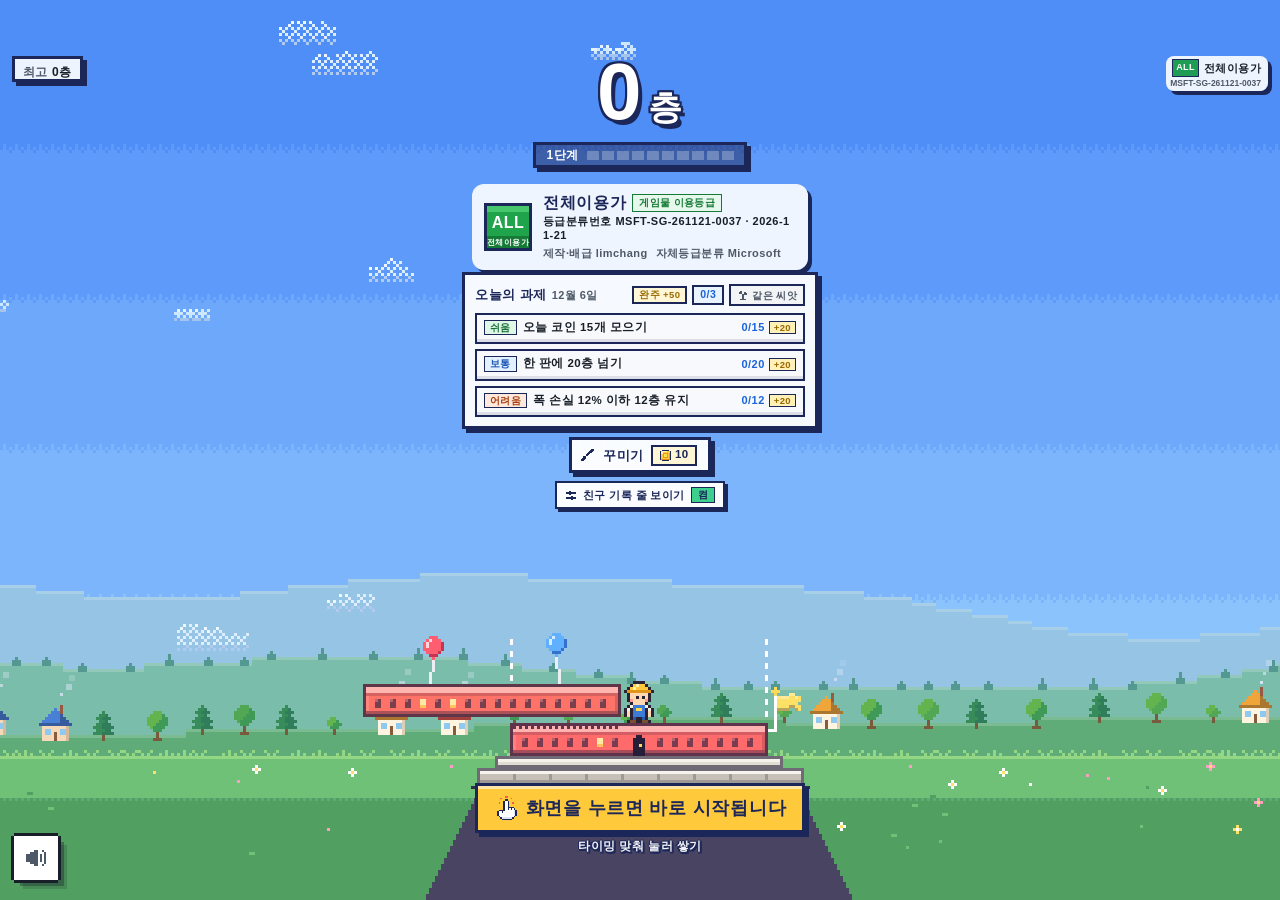
==== commit 2c0b9ead: "40층 이상 이동 블록 멈칫 모션 제거" ====
--- a/index.html
+++ b/index.html
@@ -18,7 +18,7 @@
         background: #4f8df7;
       }
     </style>
-    <script type="module" crossorigin src="./assets/index-DbIlrNb2.js"></script>
+    <script type="module" crossorigin src="./assets/index-BBePyyA3.js"></script>
     <link rel="stylesheet" crossorigin href="./assets/index-CfsBPmDd.css">
     <meta name="description" content="탭 한 번에 한 층, 딱 맞춰 쌓는 픽셀 타이밍 탑 쌓기 게임" />
     <meta property="og:url" content="https://chagok.limchang.dev/" />
